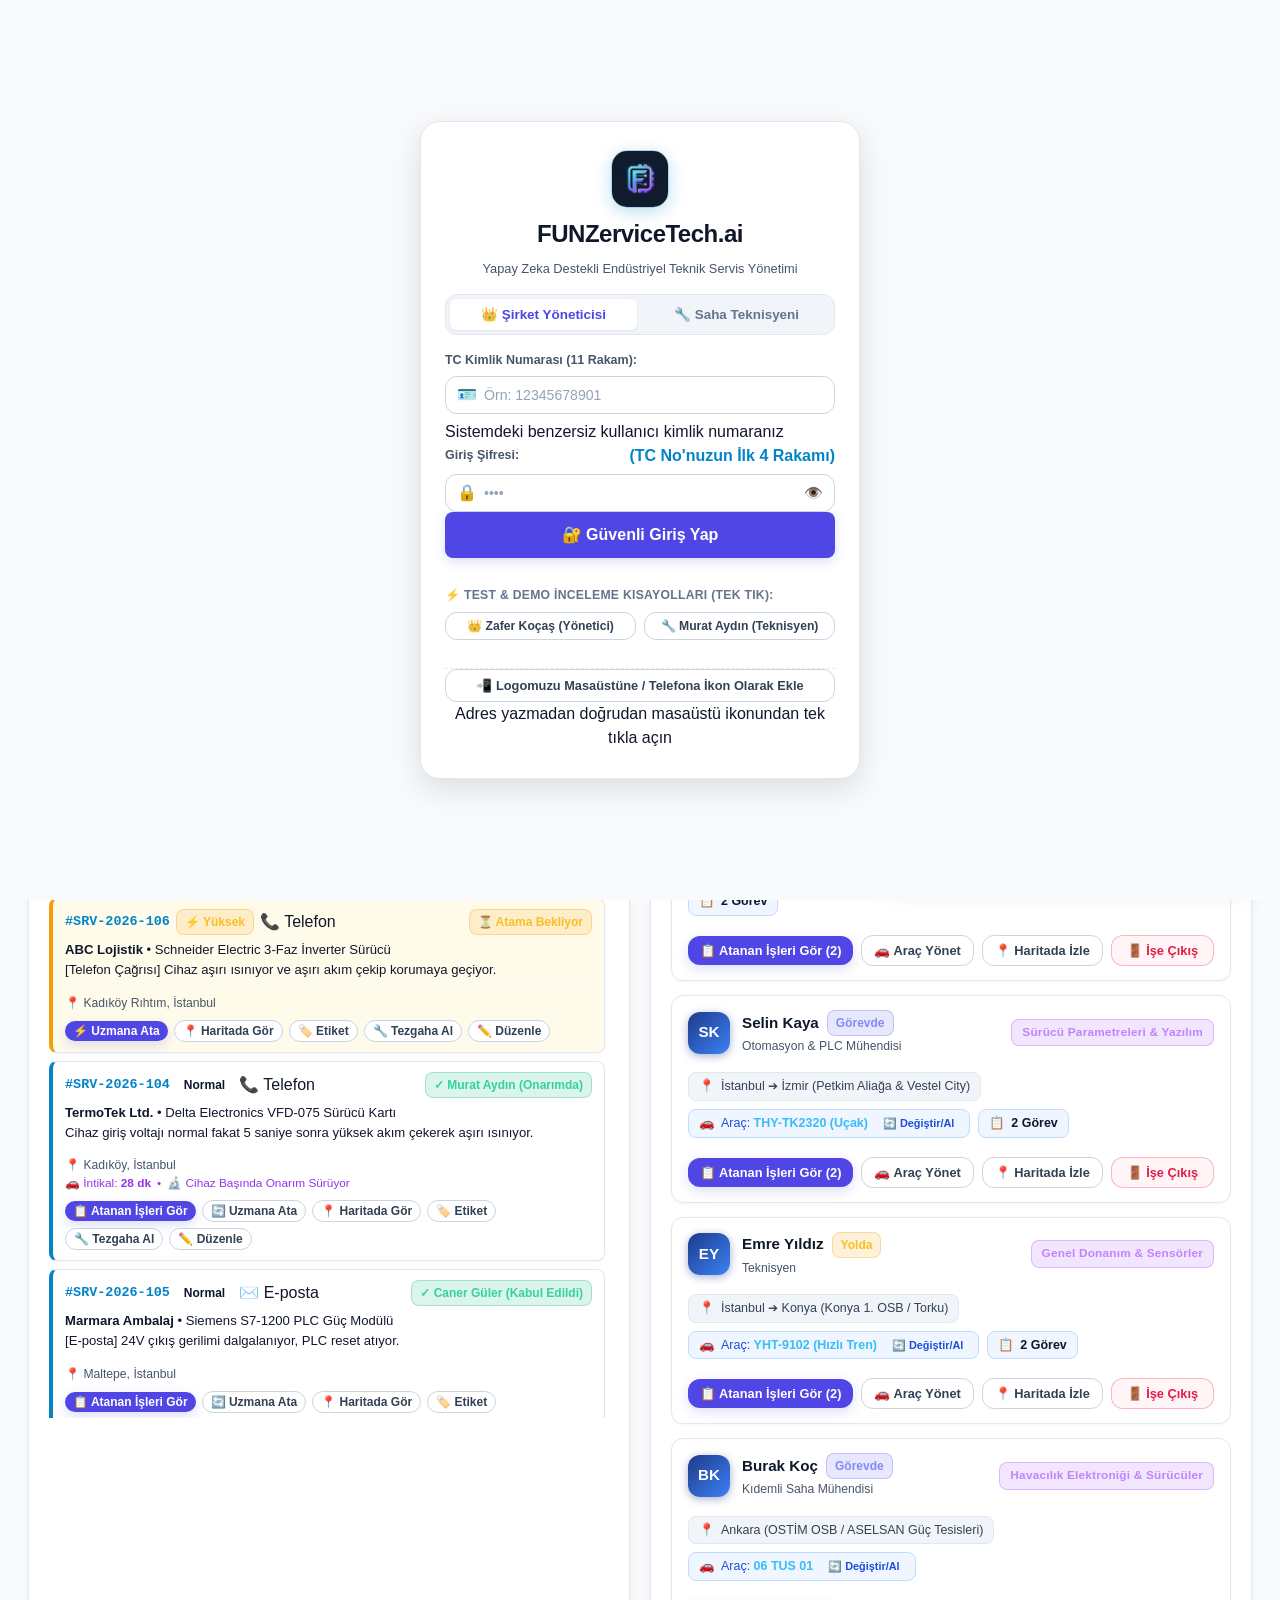
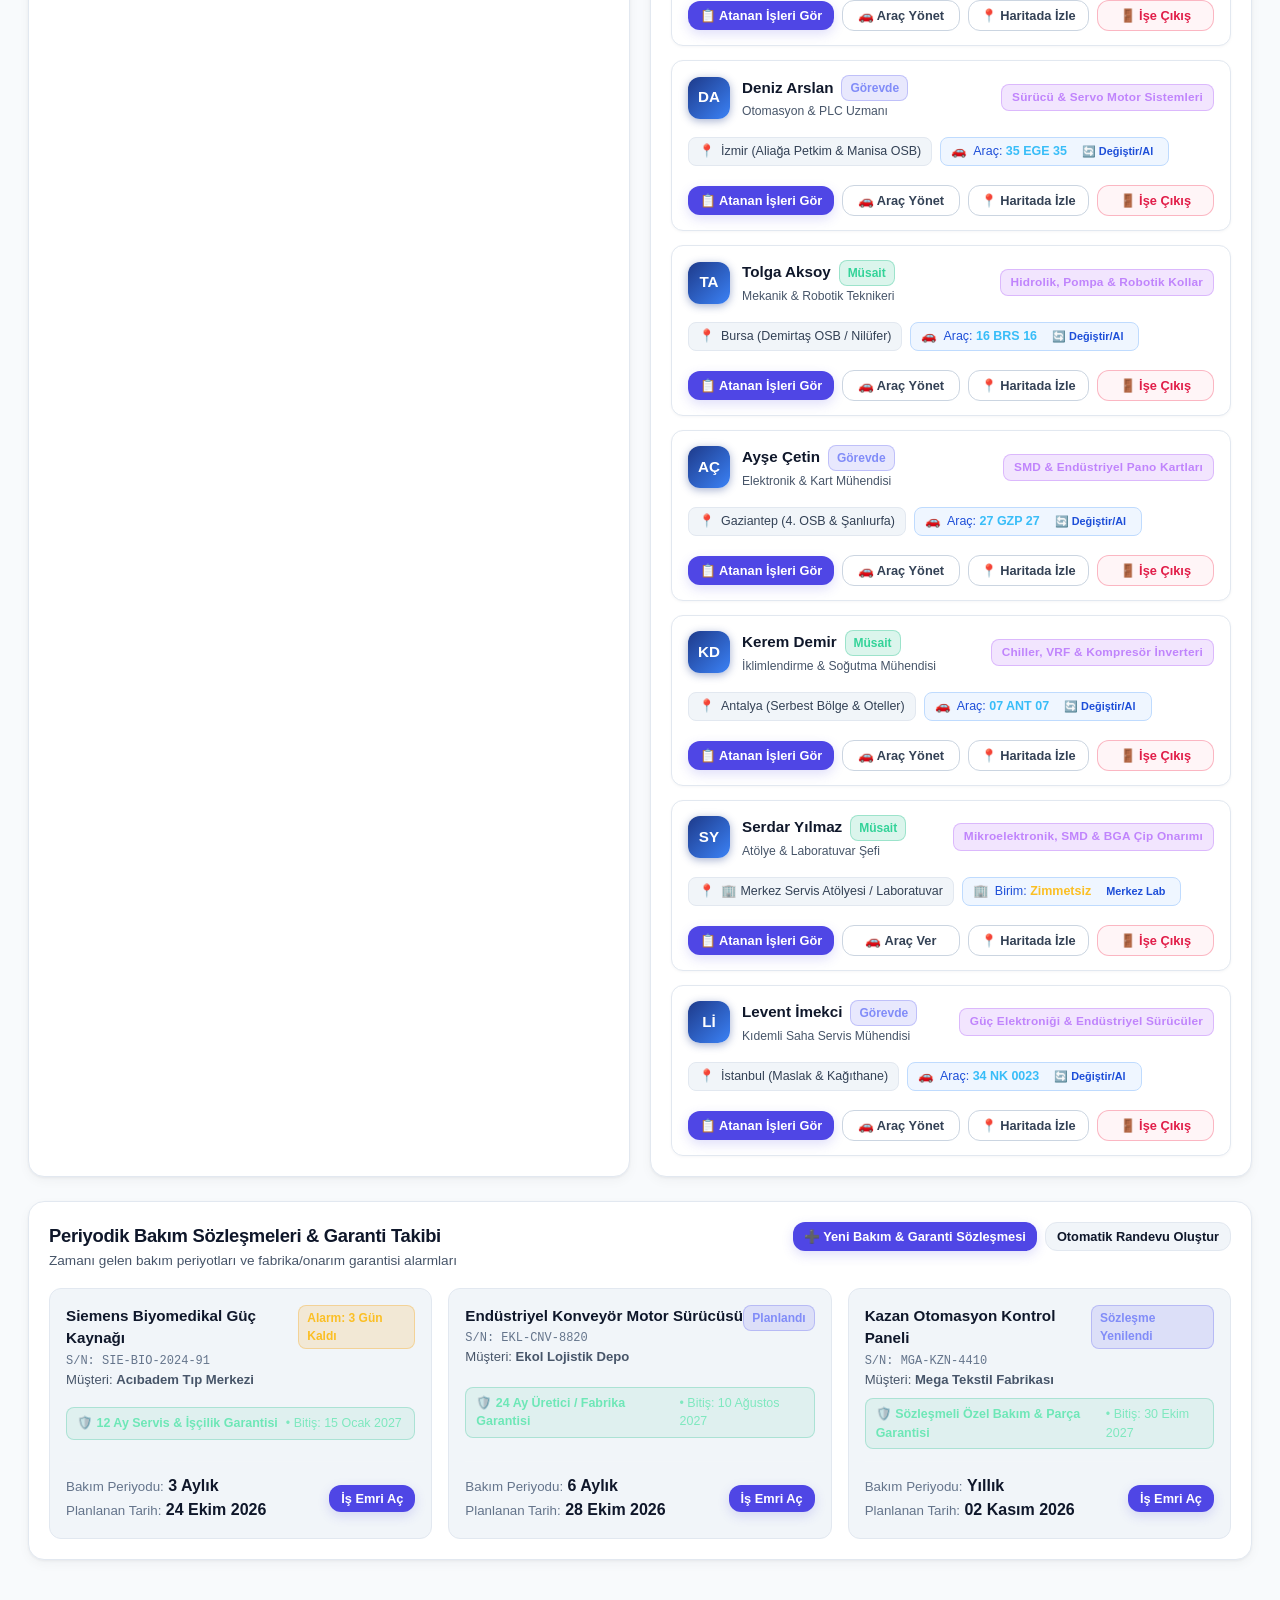
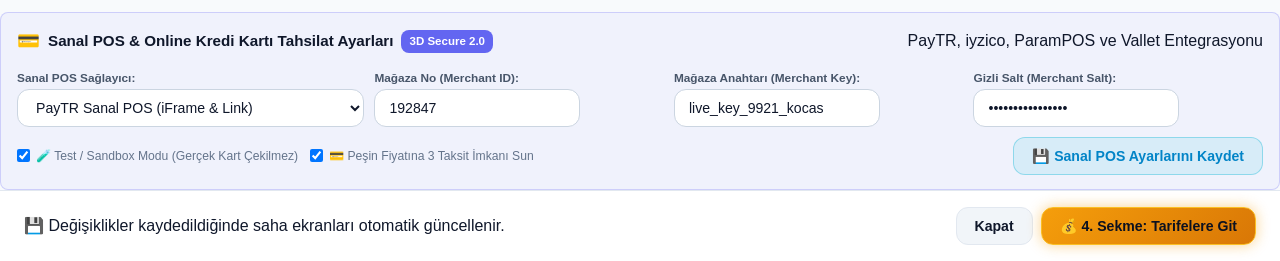
==== index.html @ 2cf47cde "feat(ui): activate Aktif Is Emirleri and Periyodik Bakim Zamani KPI cards with smooth navigation" ====
<!--
  FUNZerviceTech.ai - Yapay Zeka Destekli Endüstriyel Teknik Servis Yönetim Sistemi
  Copyright (c) 2026 Zafer Koçaş. Tüm Hakları Saklıdır (All Rights Reserved).
  5846 sayılı FSEK ve uluslararası telif hakları mevzuatı ile korunmaktadır.
  İzinsiz kopyalama, dağıtma, ticari kullanım veya tersine mühendislik yasaktır.
-->
<!DOCTYPE html>
<html lang="tr" data-theme="light">

<head>
  <meta charset="UTF-8">
  <meta name="viewport" content="width=device-width, initial-scale=1.0">
  <title>FUNZerviceTech.ai - Yapay Zeka Destekli Teknik Servis Yönetim Sistemi</title>
  <script>
    // Tema Tercihini Hızlı Yükle (FOUC Önleyici)
    (function() {
      try {
        var savedTheme = localStorage.getItem('servisai_theme') || 'light';
        document.documentElement.setAttribute('data-theme', savedTheme);
      } catch(e) {}
    })();
  </script>
  <meta name="author" content="Zafer Koçaş">
  <meta name="copyright" content="Copyright (c) 2026 Zafer Koçaş. Tüm Hakları Saklıdır.">
  <meta name="robots" content="noindex, nofollow, noarchive">
  <meta name="description"
    content="Sektör bağımsız, çoklu depo/mobil araç stok takibi ve yapay zeka arıza teşhisli teknik servis yönetim platformu">
  <!-- Google Fonts -->
  <link rel="preconnect" href="https://fonts.googleapis.com">
  <link rel="preconnect" href="https://fonts.gstatic.com" crossorigin>
  <!-- Leaflet Harita Altyapısı (Gerçek Google Haritalar ve OpenStreetMap Katmanları) -->
  <link rel="stylesheet" href="https://unpkg.com/leaflet@1.9.4/dist/leaflet.css" />
  <script src="https://unpkg.com/leaflet@1.9.4/dist/leaflet.js"></script>
  <!-- Favicon / Logo -->
  <link rel="icon" type="image/jpeg" href="logo.jpg">
  <link rel="apple-touch-icon" href="logo.jpg">
  <!-- PWA Manifest & Mobil Web Uygulaması Desteği -->
  <link rel="manifest" href="manifest.json">
  <meta name="theme-color" content="#0b1120">
  <meta name="apple-mobile-web-app-capable" content="yes">
  <meta name="apple-mobile-web-app-status-bar-style" content="black-translucent">
  <link rel="stylesheet" href="styles.css?v=20261119_1620">
</head>

<body>
  <!-- ==================== ANA GİRİŞ & YETKİLENDİRME EKRANI (TC KİMLİK PORTALI) ==================== -->
  <div id="app-login-screen" class="login-portal-backdrop" style="display: none;">
    <div class="login-portal-card">
      <!-- Logo ve Başlık -->
      <div class="login-portal-brand">
        <div class="login-portal-logo-box">
          <img src="logo.jpg" alt="FUNZerviceTech.ai" class="login-portal-logo">
        </div>
        <h1 class="login-portal-title">FUNZerviceTech<span>.ai</span></h1>
        <p class="login-portal-subtitle">Yapay Zeka Destekli Endüstriyel Teknik Servis Yönetimi</p>
      </div>

      <!-- Rol Seçim Sekmesi (Yönetici / Teknisyen) -->
      <div class="login-portal-role-tabs">
        <button type="button" class="portal-role-btn active" id="btn-portal-role-admin" onclick="switchPortalRole('Yönetici')">
          <span>👑 Şirket Yöneticisi</span>
        </button>
        <button type="button" class="portal-role-btn" id="btn-portal-role-tech" onclick="switchPortalRole('Teknisyen')">
          <span>🔧 Saha Teknisyeni</span>
        </button>
      </div>

      <!-- Giriş Formu -->
      <form id="form-portal-login" class="login-portal-form" onsubmit="handlePortalLogin(event)">
        <!-- TC Kimlik Numarası -->
        <div class="form-group mb-3">
          <label class="form-label" for="portal-tc-no">TC Kimlik Numarası (11 Rakam):</label>
          <div class="input-with-icon">
            <span class="input-icon">🪪</span>
            <input type="text" id="portal-tc-no" class="form-input" placeholder="Örn: 12345678901" maxlength="11" pattern="\d{11}" inputmode="numeric" required oninput="handleTcInput(this)" autocomplete="username">
          </div>
          <span class="text-xs text-muted" id="portal-tc-hint">Sistemdeki benzersiz kullanıcı kimlik numaranız</span>
        </div>

        <!-- Giriş Şifresi (İlk 4 Hane) -->
        <div class="form-group mb-3">
          <div style="display: flex; justify-content: space-between; align-items: center;">
            <label class="form-label" for="portal-password">Giriş Şifresi:</label>
            <span class="text-xs" style="color: #0284c7; font-weight: 600;">(TC No'nuzun İlk 4 Rakamı)</span>
          </div>
          <div class="input-with-icon">
            <span class="input-icon">🔒</span>
            <input type="password" id="portal-password" class="form-input" placeholder="••••" maxlength="4" inputmode="numeric" required autocomplete="current-password">
            <button type="button" class="btn-toggle-pwd" onclick="togglePortalPwd()" title="Şifreyi Göster/Gizle">👁️</button>
          </div>
        </div>

        <div id="portal-login-error" class="login-error-alert" style="display: none; margin-bottom: 12px;"></div>

        <!-- Giriş Butonu -->
        <button type="submit" class="btn btn-primary w-100 btn-login-submit" id="btn-portal-submit" style="min-height: 46px; font-size: 1rem; font-weight: 700;">
          <span>🔐 Güvenli Giriş Yap</span>
        </button>
      </form>

      <!-- Hızlı Demo Giriş Kısayolları -->
      <div class="portal-quick-section mt-3">
        <span class="portal-quick-title">⚡ Test & Demo İnceleme Kısayolları (Tek Tık):</span>
        <div class="portal-quick-grid">
          <button type="button" class="btn btn-outline btn-sm portal-quick-btn" onclick="quickFillPortal('admin')">
            <span>👑 Zafer Koçaş (Yönetici)</span>
          </button>
          <button type="button" class="btn btn-outline btn-sm portal-quick-btn" onclick="quickFillPortal('tech')">
            <span>🔧 Murat Aydın (Teknisyen)</span>
          </button>
        </div>
      </div>

      <!-- Masaüstü & Telefon İkonu / Kısayol Ekleme -->
      <div class="portal-install-bar mt-3 pt-3" style="border-top: 1px dashed var(--border-color); text-align: center;">
        <button type="button" class="btn btn-outline btn-sm w-100" id="btn-portal-install-pwa" onclick="triggerPwaInstall()" style="font-weight: 600; padding: 8px 12px;">
          <span>📲 Logomuzu Masaüstüne / Telefona İkon Olarak Ekle</span>
        </button>
        <span class="text-xs text-muted mt-1" style="display: block;">Adres yazmadan doğrudan masaüstü ikonundan tek tıkla açın</span>
      </div>

    </div>
  </div>
  <!-- Header / Navigation (Modern, Sade ve Ferah Kurumsal Kokpit) -->
  <header class="app-header">
    <!-- Sol Kısım: Logo + Şirket SaaS Kartı + Yönetici / Personel Bilgisi -->
    <div class="brand">
      <div class="brand-icon" style="padding: 0; overflow: hidden; background: transparent; border: 1px solid rgba(56, 189, 248, 0.4); box-shadow: 0 0 14px rgba(56, 189, 248, 0.35); width: 44px; height: 44px; min-width: 44px; border-radius: 12px;">
        <img src="logo.jpg" alt="FUNZerviceTech.ai" style="width: 100%; height: 100%; object-fit: cover; display: block;">
      </div>
      <div class="brand-text">
        <!-- 1. Satır: Marka ve Firma / SaaS Rozeti -->
        <div class="brand-top-row">
          <span class="brand-title">FUNZerviceTech<span style="color: #38bdf8;">.ai</span></span>
          <button type="button" class="tenant-switcher-badge" id="btn-open-tenant-modal"
            title="Çoklu Şirket (SaaS Tenant) Değiştir / Yönet">
            <span class="tenant-dot"></span>
            <span id="header-tenant-name">Altostek</span>
            <span class="tenant-plan-tag">Kurumsal SaaS</span>
          </button>
        </div>
        <!-- 2. Satır: Oturum Açan Yönetici / Personel Çipi -->
        <div class="header-user-subline" id="btn-open-manager-modal" title="Profil ve Oturum Bilgileri (Tıklayıp Düzenleyin)">
          <span class="avatar" id="header-user-avatar">ZK</span>
          <span class="user-name" id="header-user-name">Zafer Koçaş (Yönetici)</span>
          <span class="user-subline-caret">▾</span>
        </div>
      </div>
    </div>

    <!-- Orta Kısım: Ana Operasyon Masaları (Role Switcher Tabs) -->
    <nav class="role-nav" aria-label="Kullanıcı Rolü Seçimi">
      <button class="role-btn active" data-tab="admin-view" id="btn-tab-admin" title="Yönetici Sevk & Kontrol Masası">
        <span class="icon">📊</span>
        <span>Yönetici Paneli</span>
      </button>
      <button class="role-btn" data-tab="tech-view" id="btn-tab-tech" title="Teknisyen Saha ve Görev Masası">
        <span class="icon">🔧</span>
        <span>Teknisyen Saha</span>
        <span class="badge" id="assigned-jobs-badge">0 İş</span>
      </button>
      <button class="role-btn" data-tab="customer-view" id="btn-tab-customer" title="Müşteri Cihaz Sorgulama Portalı">
        <span class="icon">🔍</span>
        <span>Cihaz Sorgulama</span>
      </button>
    </nav>

    <!-- Sağ Kısım: Modern İkon Aksiyon Butonları (Mouse Üzerine Gelince Açıklamalı) & Çıkış -->
    <div class="header-actions">
      <!-- ➕ Yeni Çağrı / Servis Kabul İkon Butonu -->
      <button type="button" class="hdr-icon-btn hdr-primary-btn" id="btn-open-intake-modal"
        title="➕ Yeni Müşteri Çağrısı ve Atölye Cihaz Kabulü">
        <span class="hdr-btn-icon">➕</span>
      </button>

      <!-- 🌙 / ☀️ Koyu & Açık Tema Değiştirici İkon Buton -->
      <button type="button" class="hdr-icon-btn theme-toggle-btn" id="btn-theme-toggle"
        title="Gündüz / Gece Modu (Açık / Koyu Tema)">
        <span id="theme-toggle-icon" class="hdr-btn-icon">🌙</span>
        <span id="theme-toggle-label" style="display: none;">Koyu Mod</span>
      </button>

      <!-- ⚙️ Sistem Ayarları İkon Buton -->
      <button type="button" class="hdr-icon-btn" id="btn-header-settings"
        title="⚙️ Sistem Ayarları, Firma Bilgileri, Masaüstü İkonu & Tarifeler">
        <span class="hdr-btn-icon">⚙️</span>
      </button>

      <!-- Dikey Zarif Ayırıcı Çizgi -->
      <div class="hdr-divider"></div>

      <!-- 🚪 Çıkış / Kullanıcı Değiştir İkon Buton (En Sağda!) -->
      <button type="button" class="hdr-icon-btn hdr-auth-btn" id="btn-header-auth-main" onclick="logoutApp()"
        title="🚪 Oturumu Kapat ve Giriş Ekranına Dön">
        <span id="header-auth-icon" class="hdr-btn-icon">🚪</span>
        <span id="header-auth-label" style="display: none;">Çıkış Yap</span>
      </button>
    </div>
  </header>

  <!-- Main Application Body -->
  <main class="app-container">

    <!-- ==================== 1. YÖNETİCİ & KONTROL PANELİ ==================== -->
    <section id="admin-view" class="view-panel active">
      <!-- Yönetici & Kontrol Paneli Üst Komuta Çubuğu (Admin Subnav Bar) -->
      <div class="admin-subnav-bar">
        <div class="admin-subnav-left">
          <button type="button" class="admin-subnav-btn active" data-tab="admin-view" id="btn-admin-sub-dispatch"
            onclick="switchToAdminSection('admin-view')">
            <span class="subnav-icon">📋</span>
            <span>Sevk Masası & Operasyon</span>
          </button>
          <button type="button" class="admin-subnav-btn " data-tab="gps-view" id="btn-tab-gps"
            onclick="switchToAdminSection('gps-view')" title="Canlı Saha GPS, Teknisyen Konumları ve Rota Takibi">
            <span class="subnav-icon">🗺️</span>
            <span>Canlı GPS & Harita</span>
          </button>
          <button type="button" class="admin-subnav-btn " data-tab="inventory-view" id="btn-tab-inventory"
            onclick="switchToAdminSection('inventory-view')" title="Merkez Depo, Atölye ve Saha Araç Stokları Yönetimi">
            <span class="subnav-icon">📦</span>
            <span>Stok & Araç Depoları</span>
            <span class="badge" id="subnav-stock-badge">12 Kalem</span>
          </button>
          <button type="button" class="admin-subnav-btn " data-tab="equipment-view" id="btn-tab-equipment"
            onclick="switchToAdminSection('equipment-view')" title="Cihaz Sicil Kartları ve Dijital Pasaport Yönetimi">
            <span class="subnav-icon">🏷️</span>
            <span>Cihaz Sicil & Seri No</span>
            <span class="badge" id="equipment-count-badge">8 Cihaz</span>
          </button>
          <button type="button" class="admin-subnav-btn " data-tab="reports-view" id="btn-tab-reports"
            onclick="switchToAdminSection('reports-view')" title="İş Zekası (BI), Personel ve Finans Raporları">
            <span class="subnav-icon">📈</span>
            <span>Raporlama & Analitik</span>
          </button>
        </div>
        <div class="admin-subnav-right">
          <div class="system-status" id="admin-system-status" title="Saha Ekipleri ve Canlı GPS Bağlantısı Aktif">
            <span class="pulse-dot"></span>
            <span class="status-label">Saha Senkronize</span>
          </div>

        </div>
      </div>

      <!-- KPI Cards -->
      <div class="kpi-grid">
        <div class="kpi-card accent-blue" id="kpi-card-active-orders" style="cursor: pointer;"
          title="Aktif Sevk Masası ve İş Emirlerini Görüntüle (Tıkla ➔)">
          <div class="kpi-icon">📋</div>
          <div class="kpi-info">
            <span class="kpi-title">Aktif İş Emirleri</span>
            <span class="kpi-value" id="kpi-active-orders">8</span>
            <span class="kpi-subtext" id="kpi-active-orders-subtext">3 parça bekliyor, 2 sahada (Görüntüle ➔)</span>
          </div>
        </div>
        <div class="kpi-card accent-purple" id="kpi-card-fleet" style="cursor: pointer;"
          title="Servis Araçları & Filo Yönetimini Aç">
          <div class="kpi-icon">🚗</div>
          <div class="kpi-info">
            <span class="kpi-title">Saha Ekipleri & Araçlar</span>
            <span class="kpi-value" id="kpi-fleet-count">4 Araç / Ekip</span>
            <span class="kpi-subtext" id="kpi-fleet-subtext">3 aktif mobil depo görevde</span>
          </div>
        </div>
        <div class="kpi-card accent-amber" id="kpi-card-critical-stock" style="cursor: pointer;"
          onclick="switchToAdminSection('inventory-view')" title="Stok & Araç Depoları Yönetimini Aç">
          <div class="kpi-icon">⚠️</div>
          <div class="kpi-info">
            <span class="kpi-title">Kritik Araç Stokları</span>
            <span class="kpi-value" id="kpi-critical-stock">2 Parça</span>
            <span class="kpi-subtext">Servis aracında tükenmek üzere (Görüntüle ➔)</span>
          </div>
        </div>
        <div class="kpi-card accent-emerald" id="kpi-card-maintenance" style="cursor: pointer;"
          title="Periyodik Bakım Sözleşmeleri & Garanti Takibini Aç (Tıkla ➔)">
          <div class="kpi-icon">📅</div>
          <div class="kpi-info">
            <span class="kpi-title">Periyodik Bakım Zamanı</span>
            <span class="kpi-value" id="kpi-maintenance-count">0 Cihaz</span>
            <span class="kpi-subtext">Bu hafta planlanan kontroller (Yönet ➔)</span>
          </div>
        </div>
      </div>

      <!-- 2 Kolonlu Dengeli ve Ferah Sevk Masası -->
      <div class="admin-grid-layout">

        <!-- Sol Kolon: Servis Çağrıları & Sevk Masası -->
        <div class="content-card dispatch-column">
          <!-- Sadeleştirilmiş Tek Başlık ve Tepsi Kontrolleri -->
          <div class="card-header" style="flex-wrap: wrap; gap: 12px; justify-content: space-between; align-items: center; border-bottom: 1px solid var(--border-color); padding-bottom: 14px;">
            <div>
              <div style="display: flex; align-items: center; gap: 8px;">
                <h2 class="card-title">📞 Servis Çağrıları & Sevk Masası</h2>
                <span class="badge badge-success" id="incoming-calls-count">0 Bekliyor</span>
              </div>
              <p class="card-subtitle mt-1">Müşteri arıza çağrılarını yönetin, önceliklendirin ve saha ekiplerine atayın</p>
            </div>
            
            <!-- Tepsi Geçiş Butonları (Aktif Sevk Masası / Parça Bekleyenler / Biten İşler Tepsisi) -->
            <div class="dispatch-tray-tabs" id="dispatch-tray-tabs" role="tablist" aria-label="Sevk Masası Tepsileri">
              <button type="button" class="btn-tray-tab active" id="tab-dispatch-active" data-tray="active"
                title="Atama bekleyen veya sahada işlem gören açık servis çağrıları">
                <span>⚡ Aktif Sevk Masası</span>
                <span class="tray-pill" id="tray-active-count">1</span>
              </button>
              <button type="button" class="btn-tray-tab" id="tab-dispatch-onhold" data-tray="onhold"
                title="Yedek parça temini veya müşteri onayı bekleyen, askıya alınmış işler">
                <span>⏸️ Parça Bekleyenler</span>
                <span class="tray-pill tray-pill-warning" id="tray-onhold-count">0</span>
              </button>
              <button type="button" class="btn-tray-tab" id="tab-dispatch-completed" data-tray="completed"
                title="Onarımı ve testi tamamlanmış, muhasebe/teslimat bekleyen biten işler">
                <span>✅ Biten İşler</span>
                <span class="tray-pill tray-pill-success" id="tray-completed-count">0</span>
              </button>
            </div>
          </div>

          <!-- Yeni Gelen Talep & Akıllı Eşleştirme Simülasyonu -->
          <div class="dispatch-banner" id="dispatch-banner-container">
            <!-- 1. Üst Satır: Başlık & Rozetler -->
            <div class="dispatch-banner-header">
              <div class="dispatch-banner-title-group">
                <span class="dispatch-badge" id="banner-status-badge">Bekleyen Çağrı #SRV-2026-106</span>
                <span class="badge badge-warning" id="banner-priority-badge">⚡ Yüksek Öncelik</span>
              </div>
              <span class="dispatch-channel-tag" id="banner-channel-tag">📞 Telefon Çağrısı</span>
            </div>

            <!-- 2. Orta Bölüm: Müşteri, Cihaz ve Şikayet Detayları -->
            <div class="dispatch-banner-body">
              <div class="dispatch-info-grid">
                <div class="dispatch-info-item">
                  <span class="dispatch-info-label">🏢 MÜŞTERİ & LOKASYON:</span>
                  <strong class="dispatch-info-value" id="banner-customer-name">ABC Lojistik</strong>
                  <span class="dispatch-info-sub" id="banner-customer-address">📍 Kadıköy, İstanbul</span>
                </div>
                <div class="dispatch-info-item">
                  <span class="dispatch-info-label">⚙️ CİHAZ & MODEL:</span>
                  <strong class="dispatch-info-value" id="banner-device-name">Schneider 3-Faz İnverter</strong>
                  <span class="dispatch-info-sub" id="banner-device-sn">SN: SCH-2025-1104</span>
                </div>
              </div>
              <div class="dispatch-complaint-box">
                <span class="dispatch-info-label">📝 ARIZA BİLDİRİMİ & ŞİKAYET:</span>
                <div class="dispatch-complaint-text" id="banner-complaint-text">
                  Cihaz aşırı ısınıyor ve aşırı akım çekip korumaya geçiyor.
                </div>
              </div>
            </div>

            <!-- 3. Alt Satır: Aksiyon Butonları -->
            <div class="dispatch-banner-footer" id="banner-actions-container">
              <button class="btn btn-primary btn-sm" id="btn-smart-dispatch" data-code="SRV-2026-106">
                ⚡ En Yakın Uzmana Ata
              </button>
              <button class="btn btn-outline btn-sm" id="btn-banner-print-label" data-code="SRV-2026-106"
                title="Fiziksel cihazın üzerine yapıştırılacak QR barkodlu kabul etiketini açar ve yazdırır">
                🏷️ Cihaz Servis Etiketi (QR Fiş)
              </button>
            </div>
          </div>

          <!-- Gelen Servis Çağrıları & Sevk Kuyruğu -->
          <div class="incoming-calls-card" id="incoming-calls-card" style="border: none; padding: 0; background: transparent; box-shadow: none;">
            <div class="incoming-calls-list" id="incoming-calls-list">
              <!-- Dinamik çağrı kartları JavaScript ile doldurulur -->
            </div>
          </div>
        </div>

        <!-- Sağ Kolon: Saha Ekibi & Canlı Uzman Durumları -->
        <div class="content-card staff-column">
          <div class="card-header" style="flex-wrap: wrap; gap: 10px;">
            <div>
              <h2 class="card-title">👷 Saha Ekibi & Uzman Radarı</h2>
              <p class="card-subtitle">Sahadaki personellerin anlık durumu, atanmış işleri ve filo araçları</p>
            </div>
            <div style="display: flex; gap: 8px; align-items: center; flex-wrap: wrap;">
              <span class="chip chip-success">GPS Canlı</span>
              <button class="btn btn-primary btn-sm" id="btn-open-staff-entry-modal"
                title="Yeni teknisyen, tekniker veya mühendis işe girişi yap">
                <span>➕ Yeni Personel Girişi</span>
              </button>
              <button class="btn btn-outline btn-sm" id="btn-open-fleet-modal"
                title="Servis araçlarını listele, yeni araç ekle veya filodan çıkar">
                <span>🚗 Araçlar (Filo)</span>
              </button>
              <button type="button" class="btn btn-outline btn-sm" onclick="switchToAdminSection('gps-view')"
                title="Canlı Saha GPS Haritasına Git">
                <span>🗺️ Haritada Gör ➔</span>
              </button>
            </div>
          </div>

          <!-- Personel Listesi / Canlı Durum -->
          <div class="staff-list" id="staff-container">
            <!-- JavaScript ile doldurulur -->
          </div>
        </div>

      </div>

      <!-- Alt Bölüm: Periyodik Bakım ve Garanti Radarı -->
      <div class="content-card mt-6" id="maintenance-section-card">
        <div class="card-header">
          <div>
            <h2 class="card-title">Periyodik Bakım Sözleşmeleri & Garanti Takibi</h2>
            <p class="card-subtitle">Zamanı gelen bakım periyotları ve fabrika/onarım garantisi alarmları</p>
          </div>
          <div style="display: flex; gap: 8px; flex-wrap: wrap;">
            <button class="btn btn-primary btn-sm" id="btn-open-maintenance-modal">➕ Yeni Bakım & Garanti
              Sözleşmesi</button>
            <button class="btn btn-secondary btn-sm" id="btn-trigger-all-maintenance">Otomatik Randevu Oluştur</button>
          </div>
        </div>

        <div class="maintenance-grid" id="maintenance-container">
          <!-- JavaScript ile doldurulur -->
        </div>
      </div>
    </section>

    <!-- ==================== 1B. CANLI GPS & FİLO RADARI ==================== -->
    <section id="gps-view" class="view-panel">
      <!-- Yönetici & Kontrol Paneli Üst Komuta Çubuğu (Admin Subnav Bar) -->
      <div class="admin-subnav-bar">
        <div class="admin-subnav-left">
          <button type="button" class="admin-subnav-btn " data-tab="admin-view" id="btn-admin-sub-dispatch"
            onclick="switchToAdminSection('admin-view')">
            <span class="subnav-icon">📋</span>
            <span>Sevk Masası & Operasyon</span>
          </button>
          <button type="button" class="admin-subnav-btn active" data-tab="gps-view" id="btn-tab-gps"
            onclick="switchToAdminSection('gps-view')" title="Canlı Saha GPS, Teknisyen Konumları ve Rota Takibi">
            <span class="subnav-icon">🗺️</span>
            <span>Canlı GPS & Harita</span>
          </button>
          <button type="button" class="admin-subnav-btn " data-tab="inventory-view" id="btn-tab-inventory"
            onclick="switchToAdminSection('inventory-view')" title="Merkez Depo, Atölye ve Saha Araç Stokları Yönetimi">
            <span class="subnav-icon">📦</span>
            <span>Stok & Araç Depoları</span>
            <span class="badge" id="subnav-stock-badge">12 Kalem</span>
          </button>
          <button type="button" class="admin-subnav-btn " data-tab="equipment-view" id="btn-tab-equipment"
            onclick="switchToAdminSection('equipment-view')" title="Cihaz Sicil Kartları ve Dijital Pasaport Yönetimi">
            <span class="subnav-icon">🏷️</span>
            <span>Cihaz Sicil & Seri No</span>
            <span class="badge" id="equipment-count-badge">8 Cihaz</span>
          </button>
          <button type="button" class="admin-subnav-btn " data-tab="reports-view" id="btn-tab-reports"
            onclick="switchToAdminSection('reports-view')" title="İş Zekası (BI), Personel ve Finans Raporları">
            <span class="subnav-icon">📈</span>
            <span>Raporlama & Analitik</span>
          </button>
        </div>
        <div class="admin-subnav-right">
          <div class="system-status" id="admin-system-status" title="Saha Ekipleri ve Canlı GPS Bağlantısı Aktif">
            <span class="pulse-dot"></span>
            <span class="status-label">Saha Senkronize</span>
          </div>
          <button type="button" class="btn btn-outline btn-xs" onclick="switchToAdminSection('admin-view')"><span>← Sevk
              Masasına Dön</span></button>
        </div>
      </div>

      <!-- Canlı Saha GPS ve Araç Takip Radarı (YENİ MODÜL) -->
      <div class="content-card mt-6 gps-tracking-panel" id="gps-tracking-card">
        <div class="card-header">
          <div>
            <div class="live-tag">
              <span class="live-dot"></span>
              <strong>CANLI SAHA TELEMETRİSİ</strong>
            </div>
            <h2 class="card-title mt-1">Teknisyen Canlı Konum ve Rota Takibi</h2>
            <p class="card-subtitle">İşi alan saha personelinin müşteri adresine intikalini anlık GPS koordinatlarıyla
              izleyin</p>
          </div>
          <div class="gps-header-controls">
            <!-- 50+ Personel Arama ve Hızlı Seçim Barı -->
            <div class="map-tech-selector-wrap">
              <label for="select-map-tech" class="map-select-label">📍 İzlenecek Uzman:</label>
              <div class="map-tech-input-group">
                <input type="text" id="map-tech-search-input" class="map-tech-search-input"
                  placeholder="🔍 Uzman / Plaka ara (50+ personel)..."
                  title="Personel adı, unvan veya plakaya göre dinamik arayın">
                <select id="select-map-tech" class="form-select-sm map-tech-dropdown">
                  <!-- JavaScript ile tüm personel dinamik gruplanarak doldurulur -->
                </select>
              </div>
              <span class="map-tech-count-badge" id="map-tech-count-badge">4 Uzman</span>
            </div>

            <button class="btn btn-outline btn-sm" id="btn-toggle-simulation"
              title="Canlı GPS rota simülasyonunu duraklat veya devam ettir">
              <span id="sim-play-icon">⏸️</span> <span id="sim-btn-text">Simülasyonu Duraklat</span>
            </button>
          </div>
        </div>

        <!-- Canlı Harita ve Telemetri Izgarası -->
        <div class="gps-map-grid">

          <!-- Sol: Görsel Rota ve Harita Simülasyonu -->
          <div class="map-visual-box">
            <div class="map-overlay-header">
              <div class="map-overlay-left">
                <span class="map-city-tag" id="map-city-tag">İstanbul / Anadolu Yakası • Canlı Trafik: Akıcı</span>
                <span class="map-gps-status" id="map-gps-status">📡 GPS Sinyali: Güçlü (%98)</span>
              </div>
              <!-- Harita Katman Değiştirici (Google Harita / Uydu / Radar / Tüm Türkiye) -->
              <div class="map-layer-toggles">
                <button type="button" class="map-toggle-btn active" id="btn-map-layer-road"
                  title="Google Standart Sokak Haritası">
                  🗺️ Google Harita
                </button>
                <button type="button" class="map-toggle-btn" id="btn-map-layer-sat"
                  title="Google Hibrit Uydu Görüntüsü">
                  🛰️ Google Uydu
                </button>
                <button type="button" class="map-toggle-btn" id="btn-map-layer-radar"
                  title="Vektörel Siber Radar Görünümü">
                  📡 Radar
                </button>
                <button type="button" class="map-toggle-btn map-turkey-btn" id="btn-map-fit-turkey"
                  title="Tüm Türkiye Genel Görünümüne Odaklan">
                  🇹🇷 Tüm Türkiye
                </button>
                <a href="https://maps.google.com" target="_blank" rel="noopener noreferrer"
                  class="map-toggle-btn map-gmaps-link" id="btn-open-google-maps-ext"
                  title="Canlı rota ve navigasyonu Google Haritalar uygulamasında aç">
                  🌐 Google Maps'te Aç ↗
                </a>
              </div>
            </div>

            <!-- 1. Gerçek İnteraktif Google Haritası (Leaflet + Google Maps Sokak/Uydu Katmanı) -->
            <div class="real-map-canvas" id="real-google-map"
              style="height: 320px; width: 100%; border-radius: var(--radius-sm); margin: 12px 0; overflow: hidden; position: relative;">
            </div>

            <!-- 2. Alternatif Vektör Radar Haritası (Kullanıcı Radar Moduna Geçtiğinde Görünür) -->
            <div class="vector-map-canvas" id="vector-map" style="display: none;">
              <!-- Grid background -->
              <div class="map-grid-lines"></div>

              <!-- Rota Çizgisi SVG -->
              <svg class="map-svg" viewBox="0 0 700 240" preserveAspectRatio="none">
                <!-- Arka plan yol izi -->
                <path d="M 60,180 C 180,180 220,70 360,70 C 480,70 540,150 640,110" class="route-path-bg" />
                <!-- Katedilen aktif yol -->
                <path id="route-path-active" d="M 60,180 C 180,180 220,70 360,70 C 480,70 540,150 640,110"
                  class="route-path-fg" />
              </svg>

              <!-- Başlangıç / Merkez Şube Pini -->
              <div class="map-pin pin-start" style="left: 50px; top: 160px;">
                <div class="pin-bubble">Servis Merkezi</div>
              </div>

              <!-- Hareket Eden Teknisyen Aracı Pini -->
              <div class="map-vehicle-marker" id="vehicle-marker" style="left: 60px; top: 180px;">
                <div class="vehicle-pulse"></div>
                <div class="vehicle-icon" id="vector-vehicle-icon">🚗</div>
                <div class="vehicle-tag">
                  <strong>34 ABC 101</strong>
                  <span>Murat Aydın</span>
                </div>
              </div>

              <!-- Hedef Müşteri Pini -->
              <div class="map-pin pin-target" style="left: 625px; top: 90px;">
                <div class="target-pulse"></div>
                <div class="pin-bubble target-bubble">🎯 Müşteri: TermoTek Ltd.</div>
              </div>
            </div>

            <div class="map-footer-note">
              <span id="map-route-note">Güzergah: D-100 Karayolu → Kadıköy Rıhtım Caddesi</span>
              <span id="map-route-coords">Hedef Koordinat: 40.9912° N, 29.0278° E</span>
            </div>
          </div>

          <!-- Sağ: Canlı Telemetri ve Göstergeler -->
          <div class="telemetry-box">

            <!-- Ulaşım ve Seyahat Modu Kartı (Uçak, YHT, Otobüs, Servis Aracı) -->
            <div class="telemetry-card travel-mode-card" style="border-left: 4px solid var(--accent-cyan);">
              <span class="t-label">Ulaşım & Seyahat Modu</span>
              <div class="t-value" id="travel-mode-display"
                style="font-size: 1.05rem; display: flex; align-items: center; gap: 8px;">
                <span id="travel-mode-icon" style="font-size: 1.4rem;">🚗</span>
                <span id="travel-mode-title" class="highlight-cyan">Servis Aracı</span>
              </div>
              <span class="t-sub" id="travel-mode-detail">Şehirler Arası Otoyol Seyahati</span>
            </div>

            <div class="telemetry-card">
              <span class="t-label">Tahmini Varış Süresi (ETA)</span>
              <div class="t-value highlight-cyan" id="eta-display">4 Dakika</div>
              <span class="t-sub" id="eta-sub-display">Normal varış • Trafik gecikmesi: Yok</span>
            </div>

            <div class="telemetry-card">
              <span class="t-label">Kalan Mesafe</span>
              <div class="t-value" id="distance-display">1.8 km</div>
              <div class="progress-bar-bg mt-2">
                <div class="progress-bar-fill" id="route-progress" style="width: 58%;"></div>
              </div>
            </div>

            <div class="telemetry-stats-row">
              <div class="stat-mini">
                <span class="stat-label">Anlık Hız</span>
                <span class="stat-num" id="speed-display">46 km/s</span>
              </div>
              <div class="stat-mini">
                <span class="stat-label">Son GPS Güncellemesi</span>
                <span class="stat-num text-success" id="last-ping">1 sn önce</span>
              </div>
            </div>

            <div class="telemetry-actions mt-3">
              <button class="btn btn-success btn-sm w-100" id="btn-arrived-simulation">
                ✓ Müşteri Kapısına Ulaştı
              </button>
            </div>

          </div>

        </div>
      </div>
    </section>

    <!-- ==================== 1C. MOBİL ARAÇ STOKLARI & DEPO YÖNETİMİ ==================== -->
    <section id="inventory-view" class="view-panel">
      <!-- Yönetici & Kontrol Paneli Üst Komuta Çubuğu (Admin Subnav Bar) -->
      <div class="admin-subnav-bar">
        <div class="admin-subnav-left">
          <button type="button" class="admin-subnav-btn " data-tab="admin-view" id="btn-admin-sub-dispatch"
            onclick="switchToAdminSection('admin-view')">
            <span class="subnav-icon">📋</span>
            <span>Sevk Masası & Operasyon</span>
          </button>
          <button type="button" class="admin-subnav-btn " data-tab="gps-view" id="btn-tab-gps"
            onclick="switchToAdminSection('gps-view')" title="Canlı Saha GPS, Teknisyen Konumları ve Rota Takibi">
            <span class="subnav-icon">🗺️</span>
            <span>Canlı GPS & Harita</span>
          </button>
          <button type="button" class="admin-subnav-btn active" data-tab="inventory-view" id="btn-tab-inventory"
            onclick="switchToAdminSection('inventory-view')" title="Merkez Depo, Atölye ve Saha Araç Stokları Yönetimi">
            <span class="subnav-icon">📦</span>
            <span>Stok & Araç Depoları</span>
            <span class="badge" id="subnav-stock-badge">12 Kalem</span>
          </button>
          <button type="button" class="admin-subnav-btn " data-tab="equipment-view" id="btn-tab-equipment"
            onclick="switchToAdminSection('equipment-view')" title="Cihaz Sicil Kartları ve Dijital Pasaport Yönetimi">
            <span class="subnav-icon">🏷️</span>
            <span>Cihaz Sicil & Seri No</span>
            <span class="badge" id="equipment-count-badge">8 Cihaz</span>
          </button>
          <button type="button" class="admin-subnav-btn " data-tab="reports-view" id="btn-tab-reports"
            onclick="switchToAdminSection('reports-view')" title="İş Zekası (BI), Personel ve Finans Raporları">
            <span class="subnav-icon">📈</span>
            <span>Raporlama & Analitik</span>
          </button>
        </div>
        <div class="admin-subnav-right">
          <div class="system-status" id="admin-system-status" title="Saha Ekipleri ve Canlı GPS Bağlantısı Aktif">
            <span class="pulse-dot"></span>
            <span class="status-label">Saha Senkronize</span>
          </div>
          <button type="button" class="btn btn-outline btn-xs" onclick="switchToAdminSection('admin-view')"><span>← Sevk
              Masasına Dön</span></button>
        </div>
      </div>

      <!-- Sağ Kolon: Mobil Araç Deposu ve Parça Takip Matrisi -->
      <div class="content-card">
        <div class="card-header">
          <div>
            <h2 class="card-title">Mobil Araç Stokları, Atölye ve Depo Takibi</h2>
            <p class="card-subtitle">Merkez depo, atölye laboratuvarı ve saha servis araçlarındaki çoklu parça envanteri
            </p>
          </div>
          <div style="display: flex; gap: 8px; flex-wrap: wrap;">
            <button class="btn btn-primary btn-sm" id="btn-open-stock-modal">➕ Yeni Parça / Stok Girişi</button>
            <button class="btn btn-outline btn-sm" id="btn-open-bulk-modal">📥 Excel / CSV Yükle</button>
            <button class="btn btn-outline btn-sm" id="btn-transfer-part">🔄 Parça Transfer Et</button>
            <button class="btn btn-outline btn-sm" id="btn-open-category-modal"
              title="Özel parça kategorilerini yönet veya yeni kategori tanımla">🏷️ Kategori Yönetimi</button>
          </div>
        </div>

        <!-- Canlı Envanter Özet Metrik Şeridi (KPI Bar) -->
        <div class="stock-kpi-bar" id="stock-kpi-bar">
          <div class="stock-kpi-item">
            <span class="stock-kpi-label">Toplam Kalem:</span>
            <strong class="stock-kpi-val" id="stock-kpi-total-kinds">12 Kalem</strong>
          </div>
          <div class="stock-kpi-item">
            <span class="stock-kpi-label">🏢 Merkez Depo:</span>
            <strong class="stock-kpi-val text-cyan" id="stock-kpi-central-qty">985 Adet</strong>
          </div>
          <div class="stock-kpi-item">
            <span class="stock-kpi-label">🔬 Merkez Atölye:</span>
            <strong class="stock-kpi-val text-purple" id="stock-kpi-workshop-qty">220 Adet</strong>
          </div>
          <div class="stock-kpi-item">
            <span class="stock-kpi-label">🚐 Mobil Araçlar:</span>
            <strong class="stock-kpi-val text-emerald" id="stock-kpi-vehicles-qty">122 Adet</strong>
          </div>
          <div class="stock-kpi-item stock-kpi-alert-item" id="stock-kpi-critical-card"
            title="Kritik seviyedeki parçaları tek tıkla listelemek için tıklayın">
            <span class="stock-kpi-label">⚠️ Kritik İkmal:</span>
            <strong class="stock-kpi-val text-rose" id="stock-kpi-critical-count">4 Kalem</strong>
          </div>
        </div>

        <!-- Çok Çeşitli Parça İçin Akıllı Arama & Filtreleme Araç Çubuğu -->
        <div class="stock-filter-toolbar">
          <div class="stock-search-box">
            <span class="stock-search-icon">🔍</span>
            <input type="text" id="stock-search-input" class="stock-search-input"
              placeholder="Parça adı, kodu veya kategori ile anında ara (örn: Rulman, IGBT, Röle, Vana, Sigorta, 6204)...">
            <button type="button" class="stock-search-clear" id="btn-clear-stock-search" title="Aramayı Temizle"
              style="display: none;">&times;</button>
          </div>

          <div class="stock-quick-actions">
            <button class="btn btn-sm btn-outline stock-filter-btn" id="btn-filter-critical" data-active="false">
              <span>⚠️ Kritik / Bitenler</span>
            </button>
            <button class="btn btn-sm btn-outline stock-filter-btn" id="btn-filter-currency" data-active="false" title="Sadece USD ($) ve EUR (€) cinsinden dövizli ithal parçaları listele">
              <span>💱 İthal / Dövizli ($/€)</span>
            </button>
            <select id="stock-location-view-filter" class="form-select form-select-sm" style="min-width: 180px;">
              <option value="all">📍 Tüm Lokasyonlar</option>
              <option value="central">🏢 Yalnızca Merkez Depolar (Depo + Atölye)</option>
              <option value="workshop">🔬 Yalnızca Merkez Atölye / Lab</option>
              <option value="vehicles">🚐 Tüm Saha Araçları (Tüm Filo)</option>
            </select>
          </div>
        </div>

        <!-- Parça Kategorisi Hızlı Seçim Çipleri (Pills) -->
        <div class="stock-category-pills" id="stock-category-pills">
          <button class="category-pill active" data-category="all">Tümü (12)</button>
          <button class="category-pill" data-category="Yarı İletken & Güç">⚡ Güç Elektroniği</button>
          <button class="category-pill" data-category="Pasif & Trafo">🔋 Pasif & Trafo</button>
          <button class="category-pill" data-category="Röle & Şalt">🔲 Röle & Şalt</button>
          <button class="category-pill" data-category="Elektronik & Kart">💾 Elektronik & Kart</button>
          <button class="category-pill" data-category="Mekanik & Rulman">⚙️ Mekanik & Rulman / Vana</button>
          <button class="category-pill" data-category="Sensör & Termal">🌡️ Sensör & Termal</button>
        </div>

        <!-- Lokasyon & Depo Hızlı Seçim Çipleri (Kayan Bant) -->
        <div class="stock-location-pills" id="stock-location-pills">
          <!-- JavaScript ile doldurulur: MERKEZ DEPO, MERKEZ ATÖLYE/LAB, ARAÇLAR (Murat, Caner, Levent...) -->
        </div>

        <!-- Mobil Ekranlar İçin Yatay Kaydırma Uyarısı -->
        <div class="table-scroll-hint mobile-only">
          <span>👉 Parmakla sağa/sola kaydırarak araç ve depo stoklarını inceleyebilirsiniz</span>
        </div>

        <div class="stock-table-wrapper">
          <table class="data-table" id="stock-table">
            <thead id="stock-thead">
              <tr>
                <th style="min-width: 170px;">Parça Kodu & Tanımı</th>
                <th style="min-width: 150px; white-space: nowrap;">Satış Fiyatı (KDV hariç)<br><small>Alış • Kâr %</small></th>
                <th class="col-central">🏢 MERKEZ DEPO</th>
                <th class="col-workshop">🔬 MERKEZ ATÖLYE / LAB</th>
                <th class="col-v1">🚐 ARAÇ (34 ABC 101 - MURAT)</th>
                <th class="col-v2">🚐 ARAÇ (34 DEF 202 - CANER)</th>
                <th style="text-align: right; min-width: 140px;">İşlem / İkmal & Sil</th>
              </tr>
            </thead>
            <tbody id="stock-tbody">
              <!-- JavaScript ile doldurulur -->
            </tbody>
          </table>
        </div>

        <div class="stock-footer-bar">
          <div class="stock-footer-info" id="stock-footer-info">
            Görüntülenen: <strong>12</strong> / 12 Kalem Parça
          </div>
          <div class="stock-legend">
            <span class="legend-item"><span class="indicator safe"></span> Güvenli Stok</span>
            <span class="legend-item"><span class="indicator warning"></span> Kritik Seviye (&le; 2 adet)</span>
            <span class="legend-item"><span class="indicator danger"></span> Tükendi (0 adet)</span>
          </div>
        </div>
      </div>
    </section>

    <section id="tech-view" class="view-panel">
      <!-- Aktif Oturum ve Rol Çubuğu (Teknisyen <-> Yönetici Hızlı Geçiş) -->
      <div class="tech-session-switcher-bar" id="tech-session-switcher-bar"
        style="display: flex; align-items: center; justify-content: space-between; gap: 10px; background: linear-gradient(135deg, rgba(30, 41, 59, 0.95), rgba(15, 23, 42, 0.98)); border: 1px solid rgba(56, 189, 248, 0.35); border-radius: 10px; padding: 10px 16px; margin-bottom: 12px; flex-wrap: wrap; box-shadow: 0 4px 15px rgba(0,0,0,0.3);">
        <div style="display: flex; align-items: center; gap: 10px;">
          <span style="font-size: 1.5rem;">👨‍🔧</span>
          <div>
            <div style="font-size: 0.9rem; font-weight: 700; color: #f8fafc; display: flex; align-items: center; gap: 8px;">
              <span>Aktif Saha Teknisyeni:</span>
              <span id="tech-session-active-name" style="color: #38bdf8; font-weight: 800;">Zafer Koçaş</span>
              <span class="badge badge-success" id="tech-session-status-badge" style="font-size: 0.72rem;">Görevde</span>
            </div>
            <div style="font-size: 0.76rem; color: #94a3b8;">
              Teknisyen tezgâhındasınız. Size atanan işleri yürütebilir, harcama girebilir ve müşteri imzasını alabilirsiniz.
            </div>
          </div>
        </div>
        <div style="display: flex; align-items: center; gap: 8px;">
          <button type="button" class="btn btn-outline btn-sm" id="btn-tech-switch-to-admin" onclick="switchToAdminSection('orders')"
            style="padding: 6px 14px; font-size: 0.78rem; font-weight: 700; border-color: rgba(56, 189, 248, 0.5); color: #38bdf8; display: flex; align-items: center; gap: 6px; background: rgba(56, 189, 248, 0.08);"
            title="Yönetici Sevk ve Kontrol Paneline Geri Dön">
            <span>🔙 Yönetici Paneline Dön</span>
          </button>
        </div>
      </div>

      <!-- PWA Telefona Uygulama Olarak Yükle Şeridi -->
      <div id="pwa-install-banner"
        style="display: flex; background: linear-gradient(135deg, rgba(2, 132, 199, 0.25), rgba(16, 185, 129, 0.2)); border: 1px solid rgba(56, 189, 248, 0.4); border-radius: 10px; padding: 12px 16px; margin-bottom: 14px; align-items: center; justify-content: space-between; gap: 12px; flex-wrap: wrap;">
        <div style="display: flex; align-items: center; gap: 10px;">
          <span style="font-size: 1.6rem;">📲</span>
          <div>
            <strong style="color: #38bdf8; font-size: 0.92rem; display: block;">Telefona Uygulama Olarak Yükleyin</strong>
            <span style="font-size: 0.78rem; color: #cbd5e1;">Ana ekranınıza ekleyin; tarayıcı açmadan doğrudan girin.</span>
          </div>
        </div>
        <button type="button" class="btn btn-success btn-sm" id="btn-pwa-install-action"
          style="font-weight: 700; white-space: nowrap; background: #10b981; border-color: #10b981; padding: 6px 14px;">
          ⚡ Telefona Yükle
        </button>
      </div>

      <!-- Mobil & Tablet Görünüm Sekmesi (Mobil Ekranlarda Görevler ile Tezgâh Arasında Hızlı Geçiş) -->
      <div class="tech-mobile-toggle-bar" id="tech-mobile-toggle-bar">
        <button type="button" class="tech-m-toggle-btn active" id="btn-toggle-m-jobs">
          <span>📋 Saha Görevleri (<span id="m-tech-job-count">2</span>)</span>
        </button>
        <button type="button" class="tech-m-toggle-btn" id="btn-toggle-m-bench">
          <span>🛠️ Tezgâh & AI Asistanı</span>
        </button>
      </div>

      <div class="tech-layout">

        <!-- Sol: Teknisyenin Atanmış İşleri -->
        <div class="content-card tech-jobs-column">
          <div class="card-header" style="flex-wrap: wrap; gap: 8px;">
            <div style="flex: 1; min-width: 220px;">
              <h2 class="card-title">Bugünkü Saha Görevleriniz</h2>
              <div class="tech-switcher-box">
                <label for="select-active-tech">👤 Aktif Saha Teknisyeni:</label>
                <select id="select-active-tech" class="form-select">
                  <!-- Dinamik doldurulur -->
                </select>
              </div>
              <p class="card-subtitle mt-2" id="tech-profile-info">Teknisyen Seçimi Yapılıyor...</p>
            </div>
            <span class="badge badge-primary" id="tech-active-jobs-badge">0 Aktif İş</span>
          </div>

          <div class="job-cards-list" id="job-cards-container">
            <!-- JavaScript ile doldurulur -->
          </div>
        </div>

        <!-- Sağ: Seçili İş Emri Detayı & Yapay Zeka Arıza Asistanı -->
        <div class="content-card tech-workbench-column">
          <div class="card-header">
            <div>
              <div style="display: flex; align-items: center; gap: 8px; flex-wrap: wrap;">
                <span class="chip chip-info" id="active-job-code">— Atanmış İş Yok —</span>
                <button type="button" class="btn btn-xs btn-outline-cyan" id="btn-tech-show-billing-card"
                  style="font-size: 0.74rem; padding: 3px 8px; border-color: #818cf8; color: #c7d2fe; display: inline-flex; align-items: center; gap: 5px;"
                  title="Dışarıda parça veya masraf yaparken satıcıya göstermek veya iletmek için şirket fatura bilgilerini aç">
                  <span>🏢 Şirket Fatura Bilgilerimiz (Dış Alım İbrazı)</span>
                </button>
              </div>
              <h2 class="card-title mt-2" id="active-job-title">Henüz Seçili veya Atanmış İş Emri Bulunmuyor</h2>
              <p class="card-subtitle" id="active-job-customer">Müşteri ve arıza detayları iş emri seçildiğinde burada
                görüntülenir.</p>
            </div>
            <div class="status-selector">
              <label for="select-job-status" class="status-label-small">İş Durumu:</label>
              <select id="select-job-status" class="form-select">
                <option value="Kabul Edildi">Kabul Edildi</option>
                <option value="İncelemede">İncelemede</option>
                <option value="Onay Bekliyor">Müşteri Onayı Bekliyor</option>
                <option value="Parça Bekliyor">Parça Bekliyor</option>
                <option value="Onarımda" selected>Onarımda</option>
                <option value="Tamamlandı">Tamamlandı</option>
              </select>
            </div>
          </div>

          <!-- Yola Çıkış, Müşteriye Ulaşım ve Canlı Süre / GPS Takip Barı -->
          <!-- Yola Çıkış, Müşteriye Ulaşım ve Canlı Süre / GPS Takip Barı (4 Aşamalı Saha Süreç Tüneli) -->
          <div class="tech-gps-trigger-banner mb-3" id="tech-gps-lifecycle-banner"
            style="flex-direction: column; align-items: stretch; gap: 12px; padding: 12px 18px; background: linear-gradient(135deg, rgba(6, 182, 212, 0.12) 0%, rgba(99, 102, 241, 0.1) 100%); border: 1px solid rgba(6, 182, 212, 0.35); border-radius: 12px;">

            <!-- 1. Satır: 4 Aşamalı İnteraktif Saha Süreç Tüneli -->
            <div class="tech-lifecycle-stepper"
              style="display: flex; align-items: center; justify-content: space-between; gap: 6px; flex-wrap: wrap; border-bottom: 1px solid rgba(255,255,255,0.08); padding-bottom: 10px;">
              <div class="lifecycle-step-node" id="step-node-accepted"
                style="display: flex; align-items: center; gap: 6px; font-size: 0.78rem; font-weight: 700; color: #cbd5e1; padding: 4px 10px; border-radius: 6px; background: rgba(99, 102, 241, 0.2); border: 1px solid rgba(99, 102, 241, 0.4);">
                <span style="font-size: 0.95rem;">📋</span> <span>1. Çağrı Kabul</span>
              </div>
              <span style="color: #64748b; font-size: 0.8rem;">➔</span>
              <div class="lifecycle-step-node" id="step-node-ontheway"
                style="display: flex; align-items: center; gap: 6px; font-size: 0.78rem; font-weight: 700; color: #94a3b8; padding: 4px 10px; border-radius: 6px;">
                <span style="font-size: 0.95rem;">🚗</span> <span>2. Yola Çıkış (GPS)</span>
              </div>
              <span style="color: #64748b; font-size: 0.8rem;">➔</span>
              <div class="lifecycle-step-node" id="step-node-repair"
                style="display: flex; align-items: center; gap: 6px; font-size: 0.78rem; font-weight: 700; color: #94a3b8; padding: 4px 10px; border-radius: 6px;">
                <span style="font-size: 0.95rem;">🔬</span> <span>3. Cihazda Onarım</span>
              </div>
              <span style="color: #64748b; font-size: 0.8rem;">➔</span>
              <div class="lifecycle-step-node" id="step-node-completed"
                style="display: flex; align-items: center; gap: 6px; font-size: 0.78rem; font-weight: 700; color: #94a3b8; padding: 4px 10px; border-radius: 6px;">
                <span style="font-size: 0.95rem;">✅</span> <span>4. Tamamlandı</span>
              </div>
            </div>

            <!-- 2. Satır: Canlı Zamanlama Bilgisi & Operasyonel Aksiyon Butonları -->
            <div
              style="display: flex; justify-content: space-between; align-items: center; flex-wrap: wrap; gap: 12px;">
              <div class="trigger-left" style="margin: 0; display: flex; align-items: center; gap: 10px; flex-wrap: wrap;">
                <span class="pulse-dot" id="tech-journey-pulse"
                  style="width: 10px; height: 10px; background: #8B5CF6;"></span>
                <div class="journey-meta-info">
                  <span style="font-size: 0.88rem; color: var(--text-main);"><strong>Müşteri Adresi:</strong> <span
                      id="tech-intikal-address" style="color: #0284c7; font-weight: 600;">—</span></span>
                  <div class="tech-journey-timing-row mt-1" id="tech-journey-timing-row"
                    style="font-size: 0.8rem; color: var(--text-muted);">
                    <span id="tech-time-departed-text">İntikal Bekliyor (Henüz görev atanmadı)</span>
                    <span id="tech-time-duration-text"
                      style="margin-left: 8px; font-weight: 600; color: #0284c7;"></span>
                  </div>
                </div>
                <button type="button" id="btn-tech-open-maps" onclick="openTechGoogleMaps()" class="btn btn-sm"
                  style="background: #0284c7; color: #ffffff; font-weight: 700; display: inline-flex; align-items: center; gap: 6px; padding: 6px 14px; border-radius: 8px; border: none; cursor: pointer; box-shadow: 0 2px 8px rgba(2, 132, 199, 0.35);"
                  title="Müşteri adresini Google Haritalar'da açıp canlı navigasyon başlat">
                  <span>🗺️ Yol Tarifi (Google Maps)</span>
                </button>
              </div>

              <!-- Saha Yaşam Döngüsü Aksiyon Butonları -->
              <div class="journey-actions-group" style="display: flex; gap: 8px; align-items: center; flex-wrap: wrap;">
                <!-- 1. Adım Butonu: Yola Çıkış -->
                <button class="btn btn-primary btn-sm" id="btn-tech-on-the-way"
                  style="box-shadow: 0 0 14px rgba(99, 102, 241, 0.4); font-weight: 700;">
                  🚀 1. Yola Çıktım (GPS Başlat)
                </button>
                <!-- 2. Adım Butonu: Adrese Varış -->
                <button class="btn btn-success btn-sm" id="btn-tech-arrived"
                  style="display: none; background: #10B981; border-color: #10B981; box-shadow: 0 0 14px rgba(16, 185, 129, 0.4); font-weight: 700;">
                  📍 2. Müşteriye Ulaştım (İşe Başla)
                </button>
                <!-- 3. Adım Rozeti: Cihaz Başında Onarımda -->
                <div id="tech-job-duration-badge" class="badge badge-purple"
                  style="display: none; font-size: 0.8rem; padding: 6px 12px;">
                  ⏱️ Onarım Sürüyor
                </div>
                <!-- 4. Adım Butonu: Onarımı Tamamla (Doğrudan Tezgâhın Üstünden) -->
                <button class="btn btn-success btn-sm" id="btn-tech-complete-banner"
                  style="display: none; background: #059669; border-color: #059669; font-weight: 700; box-shadow: 0 0 14px rgba(5, 150, 105, 0.4);">
                  ✅ 4. Onarımı Tamamla & İşi Bitir
                </button>
                <!-- 3-B. Adım Butonu: Parça Beklemeye Al -->
                <button class="btn btn-warning btn-sm" id="btn-tech-hold-banner"
                  style="display: none; background: #d97706; border-color: #d97706; font-weight: 700; color: #fff; box-shadow: 0 0 14px rgba(217, 119, 6, 0.4);"
                  title="Parça temini için cihazı beklemeye al">
                  <span>⏸️ Parça Beklemeye Al</span>
                </button>
                <!-- 3-D. Adım Butonu: Cihazı Atölyeye Al (Merkeze Sevk) -->
                <button class="btn btn-outline-cyan btn-sm" id="btn-tech-workshop-banner"
                  style="display: none; font-weight: 700; border-color: #06b6d4; color: #06b6d4;"
                  title="Sahada çözülemeyen cihazı merkez servis atölyesine sevk et">
                  <span>🏢 Cihazı Atölyeye Al (Merkeze Sevk)</span>
                </button>
                <!-- Atölyede Onarıma Başla Butonu (Elden Teslim / Atölye Cihazları İçin Yola Çıkış Gerekmez) -->
                <button class="btn btn-primary btn-sm" id="btn-tech-start-workshop-banner"
                  style="display: none; background: #0891b2; border-color: #0891b2; font-weight: 700; box-shadow: 0 0 14px rgba(8, 145, 178, 0.4);"
                  title="Atölyedeki cihazın tezgâhta test ve onarımına doğrudan başla">
                  <span>🔬 Tezgâhta İncelemeye Başla</span>
                </button>
                <!-- 3-C. Adım Butonu: Parça Geldi & Devam Et -->
                <button class="btn btn-primary btn-sm" id="btn-tech-resume-banner"
                  style="display: none; background: #2563eb; border-color: #2563eb; font-weight: 700; color: #fff; box-shadow: 0 0 14px rgba(37, 99, 235, 0.4);"
                  title="Parça temin edildi, işe kaldığı yerden devam et">
                  <span>▶️ Parça Geldi & Devam Et</span>
                </button>
                <!-- Tamamlandı Durumunda Raporu Açma Butonu -->
                <button class="btn btn-outline-cyan btn-sm" id="btn-tech-view-report-banner"
                  style="display: none; font-size: 0.78rem;">
                  📄 Servis Raporunu Gör
                </button>
                <!-- Aşama Sıfırlama / Başa Sar (Test & Deneme İçin) -->
                <button class="btn btn-xs btn-outline" id="btn-tech-reset-lifecycle"
                  title="Saha adımlarını başa sar (Kabul Edildi aşamasına döndür)"
                  style="opacity: 0.75; font-size: 0.72rem; padding: 4px 8px;">
                  🔄 Başa Sar
                </button>
              </div>
            </div>
          </div>

          <!-- AI Arıza Teşhis & Saha Müdahale Defteri -->
          <div class="ai-assistant-box">
            <div class="ai-box-header">
              <div class="ai-title">
                <span class="ai-sparkle">✨</span>
                <strong>Yapay Zeka Arıza Teşhis & Saha Müdahale Defteri</strong>
              </div>
              <span class="badge badge-purple">Geçmiş 4.800+ Servis Kaydı Analizi</span>
            </div>

            <div class="ai-input-group">
              <label for="ai-symptom-input">Müşteri Şikayeti & Cihaz Giriş Belirtisi:</label>
              <div class="ai-textarea-wrapper">
                <textarea id="ai-symptom-input" rows="2"
                  placeholder="Örn: 24V çıkış dalgalanıyor, kondansatörlerde şişme yok, röle 10sn sonra açıyor..."></textarea>
                <div style="display: flex; gap: 8px; flex-wrap: wrap;">
                  <button class="btn btn-ai" id="btn-run-ai-diag" style="flex: 1.2;">
                    <span>🧠 Teşhis Et & AI ile Analiz Et</span>
                  </button>
                  <button type="button" class="btn btn-secondary" id="btn-ai-auto-fill" style="flex: 1;"
                    title="Yapay zekanın teşhis, çözüm ve operasyon önerilerini aşağıdaki teknisyen alanlarına otomatik aktarır">
                    <span>✨ Akıllı Çözüm & İş Adımlarını Öner</span>
                  </button>
                </div>
              </div>
            </div>

            <!-- AI Sonuç Alanı -->
            <div class="ai-output" id="ai-output-box" style="display: none;">
              <div class="ai-output-header">
                <span class="status-pill status-success">Olası Neden Tespit Edildi (%92 Güven)</span>
                <span class="ai-time">Tahmini Onarım Süresi: 35 Dk</span>
              </div>
              <div class="ai-analysis-content">
                <p><strong>1. Öncelikli Şüpheli:</strong> Çıkış katındaki IGBT veya MOSFET anahtarlama transistöründe
                  mikro sızıntı/kısa devre meydana gelmiş.</p>
                <p><strong>2. Kontrol Adımları:</strong></p>
                <ol>
                  <li>Gate tetikleme dirençlerini (R12, R14) ölçün (nominal 10 Ohm).</li>
                  <li>Sürücü entegre (IR2110) besleme bacağındaki filtre kondansatörünü test edin.</li>
                </ol>
                <p><strong>3. Önerilen Yedek Parça:</strong> <code>IGBT-600V-40A</code> (Servis Aracınızda 2 adet
                  mevcut).</p>
              </div>
            </div>

            <!-- Sesli Saha Müdahale Asistanı (Voice-to-Text & AI Otomatik Ayrıştırma) -->
            <div class="tech-voice-bar mt-3" id="tech-voice-bar">
              <div class="tech-voice-content">
                <div class="tech-voice-info">
                  <div class="tech-voice-title">
                    <span class="voice-icon-pulse">🎙️</span>
                    <strong>Sesli Saha Müdahale Asistanı</strong>
                    <span class="badge badge-cyan" style="font-size: 0.7rem;">Yazmak Yok • Konuşarak Kaydet</span>
                  </div>
                  <p class="tech-voice-desc">
                    Cihaz başında elleriniz meşgulken mikrofona basıp konuşun; yapay zeka sesinizi dinleyip arıza
                    tespiti, çözüm ve müdahale kutularına otomatik ayrıştırsın.
                  </p>
                </div>
                <div class="tech-voice-actions">
                  <button type="button" class="btn btn-voice-primary" id="btn-voice-dictate-smart"
                    title="Konuşmaya başlayın, AI otomatik olarak 3 adıma ayrıştırsın">
                    <span class="mic-icon">🎙️</span>
                    <span id="btn-voice-text">Konuşarak Kaydet (Canlı Dikte)</span>
                  </button>
                </div>
              </div>
              <!-- Canlı Transkript & Dalga Bandı -->
              <div class="tech-voice-transcript-banner" id="tech-voice-transcript-banner" style="display: none;">
                <div class="voice-wave-container">
                  <span class="wave-bar"></span>
                  <span class="wave-bar"></span>
                  <span class="wave-bar"></span>
                  <span class="wave-bar"></span>
                </div>
                <div class="voice-transcript-text" id="tech-voice-live-text">
                  Dinleniyor... "Cihazda arıza tespitinizi ve yaptığınız müdahaleyi anlatın..."
                </div>
                <button type="button" class="btn btn-voice-stop" id="btn-voice-stop">⏹️ Tamamla</button>
              </div>
            </div>

            <!-- Teknisyen Saha Müdahale & Rapor Girdileri (3 Yapılandırılmış Alan) -->
            <div class="tech-diagnosis-grid mt-3">
              <!-- Kart 1: Sorunun Tespiti -->
              <div class="tech-diagnosis-card">
                <div class="tech-diag-header"
                  style="display: flex; justify-content: space-between; align-items: center;">
                  <div style="display: flex; align-items: center; gap: 6px;">
                    <span class="tech-diag-badge badge-warning">1. Adım</span>
                    <strong>🔍 Sorunun Tespiti (Kök Neden)</strong>
                  </div>
                  <button type="button" class="btn-voice-mini" id="btn-voice-findings"
                    title="Yalnızca bu kutuya sesle dikte et">🎙️ Dikte</button>
                </div>
                <p class="tech-diag-hint">Cihaz başında yaptığınız teknik tespit ve kök neden:</p>
                <textarea id="tech-findings-input" rows="3" class="tech-diag-textarea"
                  placeholder="Örn: Yapılan ölçümlerde IGBT güç transistöründe mikro kısa devre tespit edildi. Yüksek akım çekerek koruma devresini kesiyor..."></textarea>
              </div>

              <!-- Kart 2: Bulunan Çözüm Yolu -->
              <div class="tech-diagnosis-card">
                <div class="tech-diag-header"
                  style="display: flex; justify-content: space-between; align-items: center;">
                  <div style="display: flex; align-items: center; gap: 6px;">
                    <span class="tech-diag-badge badge-info">2. Adım</span>
                    <strong>💡 Bulunan Çözüm Yolu (Plan)</strong>
                  </div>
                  <button type="button" class="btn-voice-mini" id="btn-voice-solution"
                    title="Yalnızca bu kutuya sesle dikte et">🎙️ Dikte</button>
                </div>
                <p class="tech-diag-hint">Arızayı gidermek için belirlediğiniz teknik çözüm planı:</p>
                <textarea id="tech-solution-input" rows="3" class="tech-diag-textarea"
                  placeholder="Örn: Hasarlı IGBT sökülüp yenisi lehimlenecek, gate tetikleme dirençleri ölçülecek ve filtre kondansatörü ESR testi yapılacak..."></textarea>
              </div>

              <!-- Kart 3: Uygulanan İş & Müdahale -->
              <div class="tech-diagnosis-card">
                <div class="tech-diag-header"
                  style="display: flex; justify-content: space-between; align-items: center;">
                  <div style="display: flex; align-items: center; gap: 6px;">
                    <span class="tech-diag-badge badge-success">3. Adım</span>
                    <strong>🛠️ Uygulanan İş & Müdahale</strong>
                  </div>
                  <button type="button" class="btn-voice-mini" id="btn-voice-action"
                    title="Yalnızca bu kutuya sesle dikte et">🎙️ Dikte</button>
                </div>
                <p class="tech-diag-hint">Cihaza sahada fiilen uyguladığınız tamir, montaj ve testler:</p>
                <textarea id="tech-action-input" rows="3" class="tech-diag-textarea"
                  placeholder="Örn: Arızalı parça söküldü, yeni IGBT lehimlendi, termal macun yenilendi, 24V bara testi ve 30 dk tam yük testi başarıyla tamamlandı..."></textarea>
              </div>
            </div>
            <div style="display: flex; justify-content: space-between; align-items: center; margin-top: 8px;">
              <span class="text-xs text-muted">💡 Bu 3 adım "AI Otomatik Servis Raporu"nda resmi müdahale maddeleri
                olarak yer alır ve anında kaydedilir.</span>
              <span id="tech-diag-save-status" class="text-xs" style="color: var(--accent-green); display: none;">✓
                Değişiklikler Kaydedildi</span>
            </div>

            <!-- Teknisyen Adım Adım İş Günlüğü & AI Öğrenen Çözüm Kütüphanesi -->
            <div class="tech-work-steps-panel mt-3">
              <div class="tech-work-steps-header">
                <div>
                  <h4
                    style="margin: 0; font-size: 0.95rem; font-weight: 700; color: var(--text-main); display: flex; align-items: center; gap: 8px;">
                    <span>📋 Teknisyen Saha İş Adımları Günlüğü</span>
                    <span class="badge badge-purple" style="font-size: 0.72rem;">🧠 Yapay Zekaya Öğret</span>
                  </h4>
                  <p class="text-xs text-muted" style="margin: 3px 0 0 0;">
                    Cihaz başında yaptığınız fiili işlemleri adım adım ekleyin. Bu adımlar resmi raporda listelenir ve
                    yapay zeka tarafından gelecekteki benzer arızalarda öneri olarak kullanılır.
                  </p>
                </div>
                <button type="button" class="btn btn-sm btn-outline-cyan" id="btn-save-to-knowledge"
                  title="Bu arıza tespiti ve uygulanan iş adımlarını Yapay Zeka Çözüm Bilgi Bankası'na ekler">
                  <span>💡 Çözümü AI Kütüphanesine Kaydet</span>
                </button>
              </div>

              <!-- Hızlı Adım Şablonları -->
              <div class="quick-step-tags mt-2">
                <span class="text-xs text-dim">Hızlı Ekle:</span>
                <button type="button" class="btn-tag-step"
                  data-step="Güç besleme kablosu, soket ve şebeke gerilimi 220V AC test edildi.">⚡ Güç Ölçümü</button>
                <button type="button" class="btn-tag-step"
                  data-step="Giriş sigortası ve aşırı gerilim koruma elemanları kontrol edildi.">🛡️
                  Sigorta/Koruma</button>
                <button type="button" class="btn-tag-step"
                  data-step="Arızalı komponent havya/sıcak hava istasyonu ile sökülüp yenisi lehimlendi.">🔧 Komponent
                  Değişimi</button>
                <button type="button" class="btn-tag-step"
                  data-step="Devre kartı izopropil alkol ile temizlendi, soğuk lehimler tazelendi.">🧼 Temizlik &
                  Bakım</button>
                <button type="button" class="btn-tag-step"
                  data-step="Cihaz On (Güç) moduna alındı, fonksiyon ve çıkış testleri başarıyla tamamlandı.">✅ On/Test
                  Onayı</button>
              </div>

              <!-- Adım Giriş Satırı -->
              <div class="tech-add-step-row mt-2" style="display: flex; gap: 8px;">
                <input type="text" id="tech-new-step-input" class="form-input"
                  placeholder="Yapılan iş adımını yazın veya 🎙️ ile söyleyin..." style="flex: 1;">
                <button type="button" class="btn-voice-mini" id="btn-voice-step" title="Adımı sesle dikte et"
                  style="height: 38px; padding: 0 12px;">🎙️ Dikte</button>
                <button type="button" class="btn btn-primary btn-sm" id="btn-add-work-step">
                  <span>➕ Adım Ekle</span>
                </button>
              </div>

              <!-- Eklenen İş Adımları Listesi -->
              <div class="tech-steps-list-box mt-2" id="tech-steps-list-container">
                <!-- JavaScript ile dinamik adımlar basılır -->
              </div>
            </div>
          </div>

          <!-- Yedek Parça Kullanımı & Dış Tedarik Modülü -->
          <div class="part-usage-box mt-4">
            <div
              style="display: flex; justify-content: space-between; align-items: center; flex-wrap: wrap; gap: 8px; margin-bottom: 12px;">
              <div>
                <h3 class="section-title" style="margin: 0;">🔧 Yedek Parça Kullanımı & Yerel Dış Tedarik</h3>
                <p class="section-subtitle" style="margin: 3px 0 0 0;" id="vehicle-part-subtitle">
                  Aracınızdaki stoğu kullanabilir veya sahada yakın civardan satın aldığınız parçaları
                  belgeleyebilirsiniz.
                </p>
              </div>
              <div class="part-tab-nav" style="display: flex; gap: 6px;">
                <button type="button" class="btn btn-sm btn-primary" id="tab-btn-vehicle-stock">🚐 Servis Aracı
                  Stoğundan Kullan</button>
                <button type="button" class="btn btn-sm btn-outline" id="tab-btn-local-purchase">🏪 Sahada Civardan
                  Satın Al (Yerel Tedarik)</button>
              </div>
            </div>

            <!-- Panel 1: Servis Aracınızın Stoğundan Parça Kullan -->
            <div id="pane-vehicle-parts" class="part-tab-pane">
              <div class="part-picker-row">
                <select id="vehicle-part-select" class="form-select">
                  <option value="IGBT-600V-40A">IGBT-600V-40A Güç Transistörü (Araçta: 2 adet) - 450 ₺</option>
                  <option value="KOND-470UF">470uF 450V Düşük ESR Kondansatör (Araçta: 5 adet) - 120 ₺</option>
                  <option value="ROLE-24V-16A">24V 16A Güç Rölesi (Araçta: 3 adet) - 180 ₺</option>
                  <option value="SMD-OPTO-817">PC817 Optokuplör (Araçta: 8 adet) - 45 ₺</option>
                </select>
                <button class="btn btn-secondary" id="btn-add-part-to-job">➕ Parçayı Kullan ve Fişe Ekle</button>
              </div>
              <div class="text-xs text-muted mt-1">
                * Seçilen parça araç stoğunuzdan düşülür, iş emrine eklenir ve resmi AI servis raporunda araç menşeli
                olarak listelenir.
              </div>
            </div>

            <!-- Panel 2: Sahada Yakın Civardan Satın Alınan Parçalar (Yerel Dış Tedarik) -->
            <div id="pane-local-parts" class="part-tab-pane" style="display: none;">
              <div
                style="background: rgba(255, 255, 255, 0.03); border: 1px solid var(--border-color); border-radius: 8px; padding: 12px;">
                <div
                  style="display: grid; grid-template-columns: 1.2fr 1.1fr 70px 105px 80px auto; gap: 8px; align-items: end;"
                  class="local-part-grid">
                  <div>
                    <label class="form-label" style="font-size: 0.74rem;">Parça Adı / Kodu *</label>
                    <input type="text" id="local-part-name" class="form-input form-input-sm"
                      placeholder="Örn: 24V 20A Slim Güç Kaynağı">
                  </div>
                  <div>
                    <label class="form-label" style="font-size: 0.74rem;">Tedarikçi & Fiş/Fatura No *</label>
                    <input type="text" id="local-part-vendor" class="form-input form-input-sm"
                      placeholder="Örn: Karaköy Elk. - Fiş #2841">
                  </div>
                  <div>
                    <label class="form-label" style="font-size: 0.74rem;">Adet</label>
                    <input type="number" id="local-part-qty" class="form-input form-input-sm" value="1" min="1">
                  </div>
                  <div>
                    <label class="form-label" style="font-size: 0.74rem;">Alış Tutarı (₺, KDV hariç) *</label>
                    <input type="number" id="local-part-price" class="form-input form-input-sm" placeholder="Örn: 480"
                      step="1" min="1">
                  </div>
                  <div>
                    <label class="form-label" style="font-size: 0.74rem;" title="Müşteriye yansıtılacak kâr oranı; servis değiştirebilir">Kâr % *</label>
                    <input type="number" id="local-part-margin" class="form-input form-input-sm" value="30" min="0" step="1" placeholder="30">
                  </div>
                  <div>
                    <button type="button" class="btn btn-primary btn-sm" id="btn-add-local-part"
                      style="white-space: nowrap;">
                      🧾 Stoğa Giriş-Çıkış Yap, Fişe Ekle & Alacak Kaydet
                    </button>
                  </div>
                </div>
                <div class="text-xs mt-2" style="color: var(--accent-cyan); line-height: 1.4;">
                  ℹ️ <strong>Otomatik Belgeleme ve Alacak Kaydı:</strong> <button type="button"
                    class="btn btn-xs btn-outline" id="btn-local-parts-billing-card"
                    style="margin-left: 8px; font-size: 0.72rem; padding: 2px 8px; border-color: #818cf8; color: #c7d2fe;">
                    🏢 Şirket Fatura Bilgilerimizi Göster
                  </button>
                  Parça yedek parça stoğuna giriş-çıkış yapılarak belgelenir, iş emri faturasına işlenir ve harcanan
                  tutar teknisyene alacak olarak kaydedilir.
                </div>
              </div>
            </div>

            <!-- Kullanılan Parçalar Listesi -->
            <div class="used-parts-list mt-3">
              <table class="mini-table">
                <thead>
                  <tr>
                    <th>Parça & Tedarik Menşei</th>
                    <th>Adet</th>
                    <th>Birim Fiyat</th>
                    <th>Garanti / Belge</th>
                    <th>Toplam</th>
                    <th style="width: 60px; text-align: right;">Sil</th>
                  </tr>
                </thead>
                <tbody id="used-parts-tbody">
                  <tr>
                    <td>
                      <strong>IGBT-600V-40A Güç Transistörü</strong>
                      <div class="text-xs text-muted">🚐 Mobil Araç Stoğu</div>
                    </td>
                    <td>1 Adet</td>
                    <td>450 ₺</td>
                    <td><span class="badge badge-success">1 Yıl Parça Garantisi</span></td>
                    <td>450 ₺</td>
                    <td style="text-align: right;"><button class="btn btn-sm btn-outline-danger" disabled>—</button>
                    </td>
                  </tr>
                </tbody>
              </table>
            </div>

            <div class="cost-summary-row mt-3"
              style="display: flex; justify-content: space-between; align-items: center; flex-wrap: wrap; gap: 12px; background: rgba(255, 255, 255, 0.03); border: 1px solid var(--border-color); border-radius: 8px; padding: 12px 14px;">
              <div style="display: flex; align-items: center; gap: 12px; flex-wrap: wrap;">
                <div style="display: flex; align-items: center; gap: 6px;">
                  <label for="tech-labor-cost-input"
                    style="font-size: 0.82rem; font-weight: 700; color: var(--text-main);">👨‍🔧 Saha İşçilik &
                    Mühendislik Bedeli:</label>
                  <div style="display: inline-flex; align-items: center; gap: 4px;">
                    <input type="number" id="tech-labor-cost-input" class="form-input form-input-sm"
                      style="width: 110px; font-weight: 800; font-size: 0.95rem; color: var(--accent-cyan); text-align: right;"
                      value="600" min="0" step="50" placeholder="600"
                      title="İşe, cihazın zorluğuna veya harcanan süreye göre özel işçilik bedeli giriniz">
                    <span style="font-weight: 700; color: var(--text-muted);">₺</span>
                  </div>
                </div>
                <!-- Hızlı Tarife Seçenekleri (Ayarlar menüsünden dinamik beslenir) -->
                <div class="labor-quick-presets" id="tech-labor-presets-container"
                  style="display: flex; gap: 6px; align-items: center; flex-wrap: wrap;">
                  <button type="button" class="btn btn-xs btn-outline btn-labor-preset" data-amount="350"
                    title="Basit arıza tespiti / hafif bakım">350 ₺ (Hafif)</button>
                  <button type="button" class="btn btn-xs btn-outline btn-labor-preset" data-amount="600"
                    title="Standart kart onarımı / parça değişimi">600 ₺ (Standart)</button>
                  <button type="button" class="btn btn-xs btn-outline btn-labor-preset" data-amount="1200"
                    title="Kapsamlı revizyon / çoklu arıza müdahalesi">1.200 ₺ (Kapsamlı)</button>
                  <button type="button" class="btn btn-xs btn-outline-danger btn-labor-preset" data-amount="0"
                    title="Cihaz veya parça garantisi kapsamında (ücretsiz işçilik)">0 ₺ (Garantili)</button>
                </div>
              </div>

              <div style="display: flex; align-items: center; gap: 14px; flex-wrap: wrap;">
                <div style="font-size: 0.85rem; color: var(--text-muted);">
                  Parça Toplamı: <strong id="total-parts-cost" style="color: var(--text-main);">450 ₺</strong>
                </div>
                <div class="total-badge" style="font-size: 0.95rem;">Toplam Servis Bedeli: <span id="grand-total-cost"
                    style="font-size: 1.1rem; font-weight: 800; color: var(--accent-green);">1.050 ₺</span></div>
                <button type="button" class="btn btn-sm btn-outline-cyan" id="btn-tech-quick-pos"
                  style="font-size: 0.78rem; padding: 4px 10px;"
                  title="Müşteriye teknisyen telefonundan anında karekod göstererek kartla tahsilat yap">
                  <span>📱 Sahada Tahsil Et (Karekod)</span>
                </button>
              </div>
            </div>
          </div>

          <!-- Teknisyen Yolculuk & Saha Masraf Formu -->
          <div class="tech-expenses-box mt-4">
            <div
              style="display: flex; justify-content: space-between; align-items: center; flex-wrap: wrap; gap: 8px; margin-bottom: 12px;">
              <div>
                <h3 class="section-title" style="margin: 0; display: flex; align-items: center; gap: 8px;">
                  <span>🚗 Teknisyen Yolculuk & Saha Masraf Formu</span>
                </h3>
                <p class="section-subtitle" style="margin: 2px 0 0 0;">
                  Yolculukta ve sahada yaptığınız yemek, su, otoyol, akaryakıt vb. harcamalarınızı giriniz. Şirket
                  muhasebesine adınıza alacak kaydedilir.
                </p>
              </div>
              <div style="display: flex; align-items: center; gap: 10px;">
                <span style="font-size: 0.82rem; color: var(--text-muted);">Şirketten Toplam Alacağınız:</span>
                <span id="tech-total-reimbursement" class="tech-reimbursement-badge">0 ₺</span>
                <button type="button" class="btn btn-xs btn-outline-cyan" id="btn-expense-show-billing-card"
                  style="font-size: 0.74rem; padding: 3px 9px;">
                  🏢 Şirket Fatura Bilgilerini Gör
                </button>

              </div>
            </div>

            <!-- Masraf Giriş Formu -->
            <div
              style="background: rgba(255, 255, 255, 0.03); border: 1px solid var(--border-color); border-radius: 8px; padding: 12px;">
              <form id="form-tech-expense"
                style="display: grid; grid-template-columns: 160px 1.3fr 120px 110px auto; gap: 8px; align-items: end;"
                class="expense-form-grid">
                <div>
                  <label class="form-label" style="font-size: 0.74rem;">Masraf Kategorisi *</label>
                  <select id="tech-expense-cat" class="form-select form-select-sm" required>
                    <option value="🍔 Yemek & Su">🍔 Yemek & Su</option>
                    <option value="⛽ Akaryakıt / Yakıt">⛽ Akaryakıt / Yakıt</option>
                    <option value="🛣️ Otoyol & HGS / Köprü">🛣️ Otoyol & HGS / Köprü</option>
                    <option value="🅿️ Saha Otopark">🅿️ Saha Otopark</option>
                    <option value="🚕 Ulaşım & Seyahat">🚕 Ulaşım & Seyahat</option>
                    <option value="🔩 Acil Nalburiye / Sarf">🔩 Acil Nalburiye / Sarf</option>
                    <option value="📋 Diğer Saha Gideri">📋 Diğer Saha Gideri</option>
                  </select>
                </div>
                <div>
                  <label class="form-label" style="font-size: 0.74rem;">Açıklama / Lokasyon *</label>
                  <input type="text" id="tech-expense-desc" class="form-input form-input-sm"
                    placeholder="Örn: Öğle yemeği ve su - Bolu Dinlenme Tesisi" required>
                </div>
                <div>
                  <label class="form-label" style="font-size: 0.74rem;">Fiş / Fatura No</label>
                  <input type="text" id="tech-expense-doc" class="form-input form-input-sm"
                    placeholder="Örn: Fiş #58210">
                </div>
                <div>
                  <label class="form-label" style="font-size: 0.74rem;">Tutar (₺) *</label>
                  <input type="number" id="tech-expense-amount" class="form-input form-input-sm" placeholder="Örn: 220"
                    step="1" min="1" required>
                </div>
                <div>
                  <button type="submit" class="btn btn-primary btn-sm" id="btn-save-tech-expense"
                    style="white-space: nowrap;">
                    ➕ Masrafı Alacak Haneme Ekle
                  </button>
                </div>
              </form>
            </div>

            <!-- Masraflar Tablosu -->
            <div class="table-scroll-hint mobile-only">
              <span>👉 Parmakla sağa/sola kaydırarak harcama fişlerini görebilirsiniz</span>
            </div>
            <div class="tech-expenses-table-wrapper mt-2" style="max-height: 220px; overflow-y: auto;">
              <table class="mini-table">
                <thead>
                  <tr>
                    <th>Tarih / Saat</th>
                    <th>Kategori</th>
                    <th>Açıklama</th>
                    <th>Belge / Fiş No</th>
                    <th>Tutar</th>
                    <th>Durum</th>
                    <th style="width: 60px; text-align: right;">Sil</th>
                  </tr>
                </thead>
                <tbody id="tech-expenses-tbody">
                  <!-- JS dinamik doldurur -->
                </tbody>
              </table>
            </div>
          </div>

          <div class="tech-action-buttons mt-4">
            <button class="btn btn-outline" id="btn-open-notification-modal">💬 Müşteriye WhatsApp/SMS Gönder</button>
            <button class="btn btn-outline" id="btn-print-service-label">🏷️ Servis Etiketi Baskısı</button>
            <button class="btn btn-outline" id="btn-generate-ai-report">📄 AI Otomatik Servis Raporu Yaz</button>
            <button type="button" class="btn btn-outline-success" id="btn-tech-open-official-report"
              onclick="openServiceReportModal(state.activeOrder ? (state.activeOrder.tracking_code || state.activeOrder.code) : null)"
              style="font-weight: 700; border-color: #10b981; color: #10b981;"
              title="Resmi A4 Teknik Servis Raporunu ve Müşteri Teslim Tutanağını Görüntüle / Yazdır">
              <span>🖨️ Servis Formu & Raporu Yazdır</span>
            </button>
            <button class="btn btn-outline-cyan" id="btn-open-customer-signature-modal"
              title="Müşterinin cep telefonu ekranına parmakla teslim imzası atması">
              <span>✍️ Müşteri Teslim İmzası Al (Dokunmatik)</span>
            </button>
            <button class="btn btn-indigo" id="btn-tech-open-sanal-pos-modal"
              style="background: linear-gradient(135deg, #6366f1 0%, #4f46e5 100%); color: #fff; font-weight: 700; border: none; box-shadow: 0 4px 14px rgba(99, 102, 241, 0.4);"
              title="Müşteriye teknisyen telefonunun ekranındaki karekodu göstererek veya kart linkiyle sahada anında tahsilat yap">
              <span>💳 Sahada Sanal POS ile Tahsil Et (Karekod & Link)</span>
            </button>
            <button class="btn btn-primary" id="btn-finish-job">✅ Onarımı Tamamla & Teste Gönder</button>
          </div>

        </div>

      </div>
    </section>

    <!-- ==================== 3. MÜŞTERİ CİHAZ SORGULAMA ==================== -->
    <section id="customer-view" class="view-panel">
      <div class="customer-portal-box">

        <!-- Müşteri Güvenlik Üst Çubuğu (Giriş Butonlu) -->
        <div class="customer-portal-top-bar"
          style="display: flex; justify-content: space-between; align-items: center; background: rgba(15, 23, 42, 0.7); border: 1px solid rgba(56, 189, 248, 0.2); border-radius: 10px; padding: 12px 18px; margin-bottom: 20px;">
          <div style="display: flex; align-items: center; gap: 10px;">
            <span style="font-size: 1.5rem;">🛡️</span>
            <div>
              <strong style="color: #f8fafc; font-size: 0.95rem;" id="cust-portal-company-title">FUNZerviceTech Güvenli Müşteri Takip Sistemi</strong>
              <div style="font-size: 0.76rem; color: #94a3b8;">7/24 Canlı Onarım Aşamaları & Cihaz Durumu</div>
            </div>
          </div>
          <button type="button" class="btn btn-outline-cyan btn-sm" id="btn-cust-portal-login-switch" onclick="openLoginModal('admin')" style="font-weight: 600;">
            <span>🔑 Personel / Yönetici Girişi</span>
          </button>
        </div>

        <div class="portal-header">
          <div class="portal-badge">Müşteri Online Takip Merkezi</div>
          <h1 class="portal-title">Cihazınızın Servis Durumunu Canlı Takip Edin</h1>
          <p class="portal-description">Servis formunuzdaki Takip Kodunu veya telefon numaranızı girerek cihazınıza
            yapılan işlemleri, parça garantisini ve ücret bilgisini anlık sorgulayabilirsiniz.</p>

          <!-- Search Input Bar -->
          <div class="search-bar-wrapper">
            <input type="text" id="cust-search-input" class="search-input" value=""
              placeholder="Örn: SRV-2026-104 veya 0532XXXXXXX">
            <button class="btn btn-primary btn-search" id="btn-cust-search">
              <span>Sorgula</span>
              <svg width="18" height="18" viewBox="0 0 24 24" fill="none" stroke="currentColor" stroke-width="2">
                <circle cx="11" cy="11" r="8"></circle>
                <line x1="21" y1="21" x2="16.65" y2="16.65"></line>
              </svg>
            </button>
          </div>
        </div>

        <!-- Query Empty Prompt -->
        <div id="tracking-empty-prompt"
          style="text-align: center; padding: 48px 16px; color: var(--text-dim); background: rgba(255,255,255,0.02); border: 1px dashed var(--border-color); border-radius: 8px; margin-top: 20px;">
          <div style="font-size: 2.2rem; margin-bottom: 10px;">🔍</div>
          <strong style="font-size: 1.05rem; color: var(--text-main); display: block; margin-bottom: 6px;">Cihazınızın
            Güncel Durumunu Sorgulayın</strong>
          <p style="font-size: 0.85rem; color: var(--text-muted); max-width: 480px; margin: 0 auto;">
            Servis kabul fişinizde veya WhatsApp / SMS ile iletilen <strong>Servis Takip Kodunuzu</strong> yukarıdaki
            arama kutusuna yazıp <strong>"Sorgula"</strong> butonuna basınız.
          </p>
        </div>

        <!-- Query Result Card -->
        <div class="tracking-card" id="tracking-result-box" style="display: none;">

          <div class="tracking-card-header">
            <div>
              <div class="tracking-code-pill">Takip Kodu: <strong>SRV-2026-104</strong></div>
              <h2 class="device-name mt-1">Endüstriyel Güç Kartı - Delta Electronics VFD-075</h2>
              <span class="device-sn">Seri No: <strong>DLT-2024-99823</strong> • Kabul Tarihi: <strong>21 Ekim 2026
                  09:15</strong></span>
            </div>
            <div class="tracking-status-badge pulse">
              <span class="status-dot"></span>
              <span id="cust-status-text">Onarımda / Parça Montajı</span>
            </div>
          </div>

          <!-- Stepper Progress Bar -->
          <div class="stepper-wrapper">
            <div class="step completed">
              <div class="step-circle">✓</div>
              <div class="step-label">Kabul Edildi</div>
            </div>
            <div class="step completed">
              <div class="step-circle">✓</div>
              <div class="step-label">Teşhis Yapıldı</div>
            </div>
            <div class="step active">
              <div class="step-circle">3</div>
              <div class="step-label">Onarımda</div>
            </div>
            <div class="step">
              <div class="step-circle">4</div>
              <div class="step-label">Test & Kontrol</div>
            </div>
            <div class="step">
              <div class="step-circle">5</div>
              <div class="step-label">Teslime Hazır</div>
            </div>
          </div>

          <!-- Details Grid -->
          <div class="cust-details-grid mt-6">

            <div class="detail-block">
              <h4 class="block-title">Bildirilen Şikayet</h4>
              <p class="block-text">Cihaz yüksek akım çekerek kısa süre içinde aşırı ısınıyor ve elektriği kesiyor.</p>

              <h4 class="block-title mt-3">Tespit Edilen Arıza ve Yapılan İşlem</h4>
              <p class="block-text">Güç katı anahtarlama transistöründe mikro sızıntı tespit edildi. Orijinal IGBT
                transistör değiştirildi, gate dirençleri yenilendi.</p>
            </div>

            <div class="detail-block">
              <h4 class="block-title">Garanti Kapsamı ve Detayı</h4>
              <ul class="warranty-list">
                <li><span class="w-icon">🛡️</span> <strong>Cihaz Üretici Garantisi:</strong> Süresi Dolmuş (Bitti)</li>
                <li><span class="w-icon">✅</span> <strong>Servis İşçilik Garantisi:</strong> 6 Ay Tam Garanti</li>
                <li><span class="w-icon">✅</span> <strong>Takılan Parça Garantisi:</strong> 12 Ay Değişim Garantisi</li>
              </ul>

              <h4 class="block-title mt-3">Sorumlu Saha Mühendisi</h4>
              <p class="block-text">Murat Aydın (Elektronik & Kart Uzmanı)</p>
            </div>

          </div>

          <!-- Cost and Approval Box -->
          <div class="cust-approval-box mt-4">
            <div class="approval-info">
              <span class="approval-label">Toplam Onarım ve Parça Bedeli:</span>
              <span class="approval-price">1.050 ₺ <small>(KDV Dahil)</small></span>
              <span class="approval-sub">Parça: 450 ₺ • İşçilik ve Test: 600 ₺</span>
            </div>
            <div class="approval-actions" id="customer-action-buttons">
              <button class="btn btn-success" id="btn-cust-approve">
                <span>✓ Onaylıyorum</span>
              </button>
              <button class="btn btn-outline-danger" id="btn-cust-reject">
                <span>Reddet / İletişim İste</span>
              </button>
            </div>
          </div>

        </div>

      </div>
    </section>

    <!-- ==================== 4. RAPORLAMA & İŞ ZEKASI (BI) ==================== -->
    <section id="reports-view" class="view-panel">
      <!-- Yönetici & Kontrol Paneli Üst Komuta Çubuğu (Admin Subnav Bar) -->
      <div class="admin-subnav-bar">
        <div class="admin-subnav-left">
          <button type="button" class="admin-subnav-btn " data-tab="admin-view" id="btn-admin-sub-dispatch"
            onclick="switchToAdminSection('admin-view')">
            <span class="subnav-icon">📋</span>
            <span>Sevk Masası & Operasyon</span>
          </button>
          <button type="button" class="admin-subnav-btn " data-tab="gps-view" id="btn-tab-gps"
            onclick="switchToAdminSection('gps-view')" title="Canlı Saha GPS, Teknisyen Konumları ve Rota Takibi">
            <span class="subnav-icon">🗺️</span>
            <span>Canlı GPS & Harita</span>
          </button>
          <button type="button" class="admin-subnav-btn " data-tab="inventory-view" id="btn-tab-inventory"
            onclick="switchToAdminSection('inventory-view')" title="Merkez Depo, Atölye ve Saha Araç Stokları Yönetimi">
            <span class="subnav-icon">📦</span>
            <span>Stok & Araç Depoları</span>
            <span class="badge" id="subnav-stock-badge">12 Kalem</span>
          </button>
          <button type="button" class="admin-subnav-btn " data-tab="equipment-view" id="btn-tab-equipment"
            onclick="switchToAdminSection('equipment-view')" title="Cihaz Sicil Kartları ve Dijital Pasaport Yönetimi">
            <span class="subnav-icon">🏷️</span>
            <span>Cihaz Sicil & Seri No</span>
            <span class="badge" id="equipment-count-badge">8 Cihaz</span>
          </button>
          <button type="button" class="admin-subnav-btn active" data-tab="reports-view" id="btn-tab-reports"
            onclick="switchToAdminSection('reports-view')" title="İş Zekası (BI), Personel ve Finans Raporları">
            <span class="subnav-icon">📈</span>
            <span>Raporlama & Analitik</span>
          </button>
        </div>
        <div class="admin-subnav-right">
          <div class="system-status" id="admin-system-status" title="Saha Ekipleri ve Canlı GPS Bağlantısı Aktif">
            <span class="pulse-dot"></span>
            <span class="status-label">Saha Senkronize</span>
          </div>
          <button type="button" class="btn btn-outline btn-xs" onclick="switchToAdminSection('admin-view')"><span>← Sevk
              Masasına Dön</span></button>
        </div>
      </div>

      <div class="content-card">
        <div class="card-header reports-header">
          <div>
            <div class="live-tag">
              <span class="live-dot"></span>
              <strong>KURUMSAL İŞ ZEKASI (BI) & DENETİM</strong>
            </div>
            <h2 class="card-title mt-1">Teknik Servis Yönetim Raporları</h2>
            <p class="card-subtitle">Personel performansı, servis cihazları, yedek parça envanteri ve özel değişkenli
              filtreleme</p>
          </div>
          <div class="report-export-actions">
            <button class="btn btn-outline btn-sm" id="btn-export-csv">
              <span>📥 Excel / CSV İndir</span>
            </button>
            <button class="btn btn-primary btn-sm" id="btn-print-report">
              <span>🖨️ Raporu Yazdır / PDF</span>
            </button>
          </div>
        </div>

        <!-- Yönetici Özel Filtreleme & Değişken Seçim Motoru -->
        <div class="report-filter-bar mt-4">
          <div class="filter-group">
            <label class="filter-label" for="report-type-select">📊 Rapor Türü:</label>
            <select id="report-type-select" class="form-select">
              <option value="staff">👨‍🔧 Personel Performans Raporu</option>
              <option value="devices">🛠️ Servis & Bakımı Yapılan Cihazlar</option>
              <option value="stock">📦 Yedek Parça & Kritik Stok Listesi</option>
              <option value="summary">📈 Yönetici Özet Konsolide Raporu</option>
            </select>
          </div>

          <div class="filter-group">
            <label class="filter-label" for="report-staff-filter">👤 Personel:</label>
            <select id="report-staff-filter" class="form-select">
              <option value="all">Tüm Saha Ekibi (Konsolide)</option>
              <option value="2">Murat Aydın (Saha Mühendisi)</option>
              <option value="3">Caner Güler (Kıdemli Tekniker)</option>
              <option value="4">Selin Kaya (Otomasyon Mühendisi)</option>
            </select>
          </div>

          <div class="filter-group">
            <label class="filter-label" for="report-status-filter">🏷️ Servis Durumu:</label>
            <select id="report-status-filter" class="form-select">
              <option value="all">Tüm Durumlar</option>
              <option value="Tamamlandı">Tamamlandı / Teslim Edildi</option>
              <option value="Onarımda">Onarımda / Parça Montajı</option>
              <option value="Yolda">Yolda / Sahaya İntikal</option>
              <option value="Kabul Edildi">Kabul Edildi / Bekliyor</option>
            </select>
          </div>

          <div class="filter-group filter-checkbox-group">
            <label class="checkbox-container">
              <input type="checkbox" id="report-critical-only">
              <span class="checkmark"></span>
              <span class="cb-label">Yalnızca Kritik Stokları Göster</span>
            </label>
          </div>

          <div class="filter-action-btn">
            <button class="btn btn-primary" id="btn-run-custom-report">
              <span>🔍 Raporu Çalıştır</span>
            </button>
          </div>
        </div>

        <!-- Dinamik Rapor KPI Kartları -->
        <div class="report-kpi-row mt-4" id="report-kpi-container">
          <div class="rep-kpi-card">
            <span class="rep-kpi-title">Toplam İş Emri / Kayıt</span>
            <span class="rep-kpi-val" id="rep-kpi-total-orders">5</span>
            <span class="rep-kpi-sub">Filtrelenen kayıt kümesi</span>
          </div>
          <div class="rep-kpi-card">
            <span class="rep-kpi-title">Tamamlanan İş & Başarı</span>
            <span class="rep-kpi-val text-success" id="rep-kpi-completed-orders">3 (%60)</span>
            <span class="rep-kpi-sub">Başarıyla teslim edilen</span>
          </div>
          <div class="rep-kpi-card">
            <span class="rep-kpi-title">Toplam Üretilen Ciro</span>
            <span class="rep-kpi-val highlight-cyan" id="rep-kpi-total-revenue">3.950 ₺</span>
            <span class="rep-kpi-sub">İşçilik + Parça bedeli</span>
          </div>
          <div class="rep-kpi-card">
            <span class="rep-kpi-title">Kritik Stok Uyarısı</span>
            <span class="rep-kpi-val text-warning" id="rep-kpi-critical-stock">12 Parça</span>
            <span class="rep-kpi-sub">Eşik değerin altında</span>
          </div>
        </div>

        <!-- Dinamik Tablo ve Veri Görüntüleme Alanı -->
        <div class="report-table-wrapper mt-4">
          <div class="report-table-header">
            <h3 class="report-table-title" id="report-active-title">Personel Performans ve Başarı Metrikleri</h3>
            <span class="report-date-badge" id="report-active-timestamp">Güncellendi: Şimdi</span>
          </div>
          <div class="table-responsive" id="report-table-content">
            <!-- Dinamik JS Tablosu Buraya Basılır -->
          </div>
        </div>

      </div>
    </section>

    <!-- ==================== 5. CİHAZ SİCİL & SERİ NO TAKİP SİSTEMİ (YENİ MODÜL) ==================== -->
    <section id="equipment-view" class="view-panel">
      <!-- Yönetici & Kontrol Paneli Üst Komuta Çubuğu (Admin Subnav Bar) -->
      <div class="admin-subnav-bar">
        <div class="admin-subnav-left">
          <button type="button" class="admin-subnav-btn " data-tab="admin-view" id="btn-admin-sub-dispatch"
            onclick="switchToAdminSection('admin-view')">
            <span class="subnav-icon">📋</span>
            <span>Sevk Masası & Operasyon</span>
          </button>
          <button type="button" class="admin-subnav-btn " data-tab="gps-view" id="btn-tab-gps"
            onclick="switchToAdminSection('gps-view')" title="Canlı Saha GPS, Teknisyen Konumları ve Rota Takibi">
            <span class="subnav-icon">🗺️</span>
            <span>Canlı GPS & Harita</span>
          </button>
          <button type="button" class="admin-subnav-btn " data-tab="inventory-view" id="btn-tab-inventory"
            onclick="switchToAdminSection('inventory-view')" title="Merkez Depo, Atölye ve Saha Araç Stokları Yönetimi">
            <span class="subnav-icon">📦</span>
            <span>Stok & Araç Depoları</span>
            <span class="badge" id="subnav-stock-badge">12 Kalem</span>
          </button>
          <button type="button" class="admin-subnav-btn active" data-tab="equipment-view" id="btn-tab-equipment"
            onclick="switchToAdminSection('equipment-view')" title="Cihaz Sicil Kartları ve Dijital Pasaport Yönetimi">
            <span class="subnav-icon">🏷️</span>
            <span>Cihaz Sicil & Seri No</span>
            <span class="badge" id="equipment-count-badge">8 Cihaz</span>
          </button>
          <button type="button" class="admin-subnav-btn " data-tab="reports-view" id="btn-tab-reports"
            onclick="switchToAdminSection('reports-view')" title="İş Zekası (BI), Personel ve Finans Raporları">
            <span class="subnav-icon">📈</span>
            <span>Raporlama & Analitik</span>
          </button>
        </div>
        <div class="admin-subnav-right">
          <div class="system-status" id="admin-system-status" title="Saha Ekipleri ve Canlı GPS Bağlantısı Aktif">
            <span class="pulse-dot"></span>
            <span class="status-label">Saha Senkronize</span>
          </div>
          <button type="button" class="btn btn-outline btn-xs" onclick="switchToAdminSection('admin-view')"><span>← Sevk
              Masasına Dön</span></button>
        </div>
      </div>

      <div class="equipment-view-header">
        <div class="equipment-header-left">
          <div class="equipment-icon-badge">🏷️</div>
          <div>
            <h2 class="equipment-view-title">Cihaz Sicil Kartı & Seri No Takip Sistemi</h2>
            <p class="equipment-view-subtitle">Endüstriyel cihazların dijital pasaportu: Nerede olduğu, garanti durumu,
              kronolojik arıza geçmişi ve değişen yedek parçaları</p>
          </div>
        </div>
        <div class="equipment-header-actions">
          <button class="btn btn-primary btn-sm" id="btn-open-new-equipment-modal">
            <span>➕ Yeni Cihaz Kaydı Ekle</span>
          </button>
        </div>
      </div>

      <!-- KPI Özet Sayaçları -->
      <div class="equipment-kpi-grid">
        <div class="eq-kpi-card">
          <div class="eq-kpi-icon" style="background: rgba(56, 189, 248, 0.15); color: #38bdf8;">🏷️</div>
          <div class="eq-kpi-data">
            <span class="eq-kpi-val" id="eq-kpi-total">0</span>
            <span class="eq-kpi-label">Kayıtlı Cihaz Künyesi</span>
          </div>
        </div>
        <div class="eq-kpi-card">
          <div class="eq-kpi-icon" style="background: rgba(16, 185, 129, 0.15); color: #10b981;">🛡️</div>
          <div class="eq-kpi-data">
            <span class="eq-kpi-val" id="eq-kpi-warranty" style="color: #34d399;">0</span>
            <span class="eq-kpi-label">Garanti Kapsamında</span>
          </div>
        </div>
        <div class="eq-kpi-card">
          <div class="eq-kpi-icon" style="background: rgba(245, 158, 11, 0.15); color: #f59e0b;">⚠️</div>
          <div class="eq-kpi-data">
            <span class="eq-kpi-val" id="eq-kpi-out-warranty" style="color: #fbbf24;">0</span>
            <span class="eq-kpi-label">Garanti Dışı / Ücretli</span>
          </div>
        </div>
        <div class="eq-kpi-card">
          <div class="eq-kpi-icon" style="background: rgba(139, 92, 246, 0.15); color: #a78bfa;">🔬</div>
          <div class="eq-kpi-data">
            <span class="eq-kpi-val" id="eq-kpi-workshop" style="color: #c4b5fd;">0</span>
            <span class="eq-kpi-label">Atölyede Onarım / Test</span>
          </div>
        </div>
        <div class="eq-kpi-card">
          <div class="eq-kpi-icon" style="background: rgba(6, 182, 212, 0.15); color: #06b6d4;">🏢</div>
          <div class="eq-kpi-data">
            <span class="eq-kpi-val" id="eq-kpi-customer" style="color: #22d3ee;">0</span>
            <span class="eq-kpi-label">Müşteri Sahasında Montajlı</span>
          </div>
        </div>
      </div>

      <!-- Akıllı Arama ve Filtreleme Araç Çubuğu -->
      <div class="equipment-toolbar">
        <div class="equipment-search-box">
          <span class="equipment-search-icon">🔍</span>
          <input type="text" id="equipment-search-input" class="equipment-search-field"
            placeholder="Seri No (S/N), Marka, Model, Müşteri Adı veya Konum Ara (Örn: DLT-2024, Schneider, TermoTek, Kadıköy)...">
          <button class="equipment-search-clear-btn" id="btn-clear-equipment-search"
            title="Aramayı Temizle">&times;</button>
        </div>

        <div class="equipment-filter-pills" id="equipment-filter-pills">
          <button class="eq-pill-btn active" data-filter="all">Tüm Cihazlar (<span
              id="pill-count-all">8</span>)</button>
          <button class="eq-pill-btn" data-filter="warranty">🛡️ Garantili (<span
              id="pill-count-warranty">6</span>)</button>
          <button class="eq-pill-btn" data-filter="out-warranty">⚠️ Garanti Dışı (<span
              id="pill-count-out-warranty">2</span>)</button>
          <button class="eq-pill-btn" data-filter="workshop">🔬 Atölyede (<span
              id="pill-count-workshop">3</span>)</button>
          <button class="eq-pill-btn" data-filter="customer">🏢 Müşteride (<span
              id="pill-count-customer">4</span>)</button>
          <button class="eq-pill-btn" data-filter="vehicle">🚐 Sevkiyatta / Araçta (<span
              id="pill-count-vehicle">1</span>)</button>
        </div>
      </div>

      <!-- Dinamik Cihaz Listesi ve Tablosu -->
      <div class="equipment-table-card">
        <div class="equipment-table-responsive" id="equipment-table-container">
          <!-- Dinamik olarak renderEquipmentRegistry tarafından doldurulur -->
        </div>
      </div>
    </section>

  </main>

  <!-- ==================== RESMİ CİHAZ SİCİL PASAPORTU MODAL PENCERESİ ==================== -->
  <div class="modal-backdrop" id="equipment-passport-modal" style="display: none;">
    <div class="modal-box modal-xl">
      <div class="modal-header">
        <div class="modal-title-row">
          <span class="chip chip-info">Resmi Cihaz Künyesi & Dijital Pasaport</span>
          <h3 class="modal-title" id="passport-modal-title">Cihaz Servis & Sicil Kartı</h3>
        </div>
        <button class="modal-close-btn" id="btn-close-passport-modal">&times;</button>
      </div>

      <div class="modal-body" id="printable-device-passport">
        <!-- Antetli Resmi Başlık ve Barkod Bilgisi -->
        <div class="passport-official-header">
          <div class="passport-company-brand">
            <div class="passport-brand-logo">🔧 FUNZerviceTech.ai Endüstriyel Servis Yönetimi</div>
            <div class="passport-company-sub">Dijital Ekipman Pasaportu • Cihaz Yaşam Döngüsü & Servis Sicil Belgesi
            </div>
          </div>
          <div class="passport-barcode-box">
            <div class="passport-barcode-sim">||| | |||| | ||| |||| | ||||| | |||</div>
            <div class="passport-serial-mono" id="pass-serial-display">DLT-2024-99823</div>
            <div class="passport-print-date" id="pass-print-date">Tarih: 27.10.2026</div>
          </div>
        </div>

        <!-- Cihaz Temel Künye Kartları -->
        <div class="passport-meta-grid">
          <div class="pass-meta-card">
            <span class="pass-meta-label">🏷️ Cihaz & Model</span>
            <strong class="pass-meta-val" id="pass-device-name">Delta Electronics VFD-075</strong>
            <span class="pass-meta-sub" id="pass-device-cat">Frekans İnverteri & Güç Kartı</span>
          </div>
          <div class="pass-meta-card">
            <span class="pass-meta-label">📍 Ürünün Şu Anki Konumu</span>
            <div id="pass-location-badge-wrap">
              <span class="pass-location-badge pass-loc-workshop" id="pass-location-badge">🔬 Merkez Servis
                Atölyesi</span>
            </div>
            <span class="pass-meta-sub" id="pass-location-detail">Tezgâh 1 • Onarım & Test Aşamasında</span>
          </div>
          <div class="pass-meta-card">
            <span class="pass-meta-label">🛡️ Garanti Durumu</span>
            <div id="pass-warranty-badge-wrap">
              <span class="pass-warranty-badge pass-war-active" id="pass-warranty-badge">🛡️ Garanti Kapsamında</span>
            </div>
            <span class="pass-meta-sub" id="pass-warranty-sub">Bitiş: 15.03.2027 (Kalan: 5 Ay)</span>
          </div>
          <div class="pass-meta-card">
            <span class="pass-meta-label">🏢 Sahip Müşteri / Tesis</span>
            <strong class="pass-meta-val" id="pass-customer-name">TermoTek Endüstriyel Ltd.</strong>
            <span class="pass-meta-sub" id="pass-customer-address">Kadıköy Rıhtım Cd. No:14, İstanbul</span>
          </div>
        </div>

        <!-- 3. Kronolojik Arıza ve Hata Geçmişi Defteri -->
        <div class="passport-section-box mt-4">
          <div class="passport-section-title">
            <span>🛠️ Cihazın Çıkardığı Arızalar & Müdahale Geçmişi (Tarihçe)</span>
            <span class="passport-count-tag" id="pass-service-count-tag">2 Servis Kaydı</span>
          </div>
          <div class="passport-timeline" id="pass-timeline-container">
            <!-- Dinamik Olarak Basılır -->
          </div>
        </div>

        <!-- 4. Bu Cihazda Değiştirilen Parçalar Envanter Dökümü -->
        <div class="passport-section-box mt-4">
          <div class="passport-section-title">
            <span>⚙️ Bu Cihazda Kullanılan / Değiştirilen Yedek Parçalar</span>
            <span class="passport-count-tag" id="pass-parts-count-tag">1 Kalem Parça</span>
          </div>
          <div class="table-responsive">
            <table class="passport-parts-table">
              <thead>
                <tr>
                  <th>Tarih</th>
                  <th>Parça Kodu & Tanımı</th>
                  <th>Kategori</th>
                  <th style="text-align: center;">Adet</th>
                  <th style="text-align: right;">Birim Fiyat</th>
                  <th style="text-align: right;">Toplam Tutar</th>
                  <th>Müdahale Eden Teknisyen</th>
                </tr>
              </thead>
              <tbody id="pass-parts-tbody">
                <!-- Dinamik Olarak Basılır -->
              </tbody>
            </table>
          </div>
        </div>

        <!-- 5. Kümülatif Maliyet & Servis İstatistikleri -->
        <div class="passport-summary-bar mt-4">
          <div class="pass-sum-item">
            <span class="pass-sum-label">Toplam Müdahale:</span>
            <strong class="pass-sum-val" id="pass-sum-total-calls">2 Kez</strong>
          </div>
          <div class="pass-sum-item">
            <span class="pass-sum-label">Kullanılan Parça Maliyeti:</span>
            <strong class="pass-sum-val" id="pass-sum-parts-cost" style="color: #38bdf8;">1.732,50 ₺ ($45 USD)</strong>
          </div>
          <div class="pass-sum-item">
            <span class="pass-sum-label">Toplam Servis İşçiliği:</span>
            <strong class="pass-sum-val" id="pass-sum-labor-cost" style="color: #34d399;">1.100,00 ₺</strong>
          </div>
          <div class="pass-sum-item pass-sum-grand">
            <span class="pass-sum-label">Genel Servis Matrahı:</span>
            <strong class="pass-sum-val" id="pass-sum-grand-total" style="color: #10b981;">2.832,50 ₺</strong>
          </div>
        </div>
      </div>

      <div class="modal-footer">
        <button type="button" class="btn btn-outline" id="btn-close-passport-modal-footer">Kapat</button>
        <button type="button" class="btn btn-warning btn-sm" id="btn-passport-change-loc">📍 Cihaz Konumunu
          Değiştir</button>
        <button type="button" class="btn btn-secondary btn-sm" id="btn-passport-new-call">➕ Bu Cihaza Yeni Çağrı
          Aç</button>
        <button type="button" class="btn btn-primary" id="btn-print-device-passport">
          <span>🖨️ Cihaz Pasaportunu Yazdır / PDF</span>
        </button>
      </div>
    </div>
  </div>

  <!-- ==================== CİHAZ KONUMU GÜNCELLEME MODALI ==================== -->
  <div class="modal-backdrop" id="equipment-location-modal" style="display: none;">
    <div class="modal-box modal-sm">
      <div class="modal-header">
        <h3 class="modal-title">📍 Cihaz Konumu Güncelle</h3>
        <button class="modal-close-btn" id="btn-close-eq-loc-modal">&times;</button>
      </div>
      <div class="modal-body">
        <p style="font-size: 0.85rem; color: var(--text-muted); margin-bottom: 12px;">
          Cihaz: <strong id="eq-loc-device-title" style="color: var(--text-main);">Delta VFD (DLT-2024-99823)</strong>
        </p>
        <div class="form-group mb-3">
          <label class="form-label" for="eq-loc-select">Yeni Bulunduğu Konum *</label>
          <select id="eq-loc-select" class="form-select w-100">
            <option value="workshop">🔬 Merkez Servis Atölyesi (Onarım / Test İstasyonu)</option>
            <option value="customer">🏢 Müşteri Sahasında (Montajlı / Faal Devrede)</option>
            <option value="warehouse">📦 Merkez Depo (Konsinye / Yedek Cihaz)</option>
            <option value="vehicle">🚐 Mobil Servis Aracında (Sevkiyatta / İntikalde)</option>
            <option value="delivered">✅ Müşteriye Teslim Edildi (Onarım Tamamlandı)</option>
          </select>
        </div>
        <div class="form-group mb-3">
          <label class="form-label" for="eq-loc-detail">Konum Detayı & Tesis / Pano Notu</label>
          <input type="text" id="eq-loc-detail" class="form-control"
            placeholder="Örn: Hat 2 Ana Dağıtım Panosu, veya Tezgâh 3 vb.">
        </div>
      </div>
      <div class="modal-footer">
        <button type="button" class="btn btn-outline btn-sm" id="btn-cancel-eq-loc">İptal</button>
        <button type="button" class="btn btn-primary btn-sm" id="btn-save-eq-loc">💾 Konumu Kaydet & Güncelle</button>
      </div>
    </div>
  </div>

  <!-- ==================== YENİ CİHAZ KAYIT MODALI ==================== -->
  <div class="modal-backdrop" id="new-equipment-modal" style="display: none;">
    <div class="modal-box">
      <div class="modal-header">
        <h3 class="modal-title">➕ Yeni Cihaz Sicil Kaydı Oluştur</h3>
        <button class="modal-close-btn" id="btn-close-new-eq-modal">&times;</button>
      </div>
      <div class="modal-body">
        <div class="intake-form-grid">
          <div class="form-group">
            <label class="form-label">Cihaz Seri Numarası (S/N) *</label>
            <input type="text" id="new-eq-serial" class="form-control" placeholder="Örn: DLT-2026-88120" required>
          </div>
          <div class="form-group">
            <label class="form-label">Marka *</label>
            <input type="text" id="new-eq-brand" class="form-control" placeholder="Örn: Delta, Siemens, Schneider"
              required>
          </div>
          <div class="form-group">
            <label class="form-label">Model & Tanım *</label>
            <input type="text" id="new-eq-model" class="form-control" placeholder="Örn: VFD-075 7.5kW Sürücü" required>
          </div>
          <div class="form-group">
            <div style="display: flex; justify-content: space-between; align-items: center; margin-bottom: 4px;">
              <label class="form-label" style="margin: 0;">Cihaz Kategorisi</label>
              <button type="button" class="btn btn-outline btn-xs" id="btn-toggle-new-eq-custom-cat"
                style="font-size: 0.72rem; padding: 2px 8px; color: var(--accent-cyan); border-color: rgba(56,189,248,0.4);">
                ✍️ Elle Yaz
              </button>
            </div>
            <select id="new-eq-category" class="form-select">
              <option value="Frekans İnverteri & Güç Kartı">Frekans İnverteri & Güç Kartı</option>
              <option value="PLC & Endüstriyel Otomasyon">PLC & Endüstriyel Otomasyon</option>
              <option value="Hidrofor & Pompa Sistemleri">Hidrofor & Pompa Sistemleri</option>
              <option value="İklimlendirme & Soğutma">İklimlendirme & Soğutma</option>
              <option value="Sensör & Termal Kontrol">Sensör & Termal Kontrol</option>
              <option value="Genel Endüstriyel Cihaz">Genel Endüstriyel Cihaz</option>
              <option value="custom">✍️ Diğer / Elle Kategori Yaz...</option>
            </select>
            <div id="new-eq-custom-cat-wrap" style="display: none; margin-top: 6px;">
              <input type="text" id="new-eq-custom-category" class="form-control"
                placeholder="✍️ Özel cihaz kategorisini yazınız (Örn: CNC Torna, Dental Otoklav, Kaynak Makinesi...)">
            </div>
          </div>
          <div class="form-group">
            <label class="form-label">Sahip Müşteri / Firma *</label>
            <input type="text" id="new-eq-customer" class="form-control" placeholder="Örn: ABC Lojistik A.Ş." required>
          </div>
          <div class="form-group">
            <label class="form-label">Müşteri Telefonu</label>
            <input type="text" id="new-eq-phone" class="form-control" placeholder="Örn: 0216 444 8899">
          </div>
          <div class="form-group">
            <label class="form-label">Müşteri Açık Adresi</label>
            <input type="text" id="new-eq-address" class="form-control" placeholder="Örn: İMES Sanayi Sitesi, Ümraniye">
          </div>
          <div class="form-group">
            <label class="form-label">Mevcut Konum *</label>
            <select id="new-eq-location" class="form-select">
              <option value="customer" selected>🏢 Müşteri Sahasında (Montajlı)</option>
              <option value="workshop">🔬 Merkez Servis Atölyesi (Onarımda)</option>
              <option value="warehouse">📦 Merkez Depo (Yedek)</option>
              <option value="vehicle">🚐 Mobil Servis Aracında</option>
            </select>
          </div>
          <div class="form-group">
            <label class="form-label">Garanti Durumu *</label>
            <select id="new-eq-warranty-status" class="form-select">
              <option value="Garantili" selected>🛡️ Garanti Kapsamında</option>
              <option value="Garanti Dışı">⚠️ Garanti Dışı / Ücretli</option>
            </select>
          </div>
          <div class="form-group">
            <label class="form-label">Garanti Bitiş Tarihi</label>
            <input type="date" id="new-eq-warranty-date" class="form-control" value="2027-10-27">
          </div>
        </div>
      </div>
      <div class="modal-footer">
        <button type="button" class="btn btn-outline btn-sm" id="btn-cancel-new-eq">İptal</button>
        <button type="button" class="btn btn-primary btn-sm" id="btn-save-new-eq">💾 Cihazı Sicil Sistemine
          Kaydet</button>
      </div>
    </div>
  </div>

  <!-- Hızlı Çağrı Kabul ve Cihaz Kayıt Modal Penceresi (YENİ MODÜL) -->
  <div class="modal-backdrop" id="intake-modal" style="display: none;">
    <div class="modal-box">
      <div class="modal-header">
        <div class="modal-title-row">
          <span class="chip chip-success">Çağrı Kabul & İş Emri Girişi</span>
          <h3 class="modal-title">Yeni Müşteri Çağrısı ve Cihaz Kaydı</h3>
        </div>
        <button class="modal-close-btn" id="btn-close-intake-modal">&times;</button>
      </div>
      <form id="form-quick-intake">
        <div class="modal-body">
          <div class="intake-form-grid">

            <div class="form-group">
              <label class="form-label" for="intake-channel">Çağrı Kanalı / Geliş Şekli *</label>
              <select id="intake-channel" class="form-select w-100">
                <option value="Telefon" selected>📞 Telefon ile Arayan Müşteri</option>
                <option value="E-posta">✉️ E-posta ile Gelen Talep</option>
                <option value="WhatsApp">💬 WhatsApp Destek Hattı</option>
                <option value="Elden Teslim">🏢 Servise Elden Getirilen Cihaz</option>
              </select>
            </div>

            <div class="form-group">
              <label class="form-label" for="intake-priority">Öncelik Seviyesi</label>
              <select id="intake-priority" class="form-select w-100">
                <option value="Normal" selected>Normal</option>
                <option value="Yüksek">⚡ Yüksek Öncelikli</option>
                <option value="Acil">🚨 Kritik / Acil Duruş (Üretim Durdu)</option>
              </select>
            </div>

            <div class="form-group">
              <label class="form-label" for="intake-cust-name">Müşteri Adı / Firma Unvanı *</label>
              <input type="text" id="intake-cust-name" class="form-input" placeholder="Örn: Erenler Plastik San. Tic."
                required>
            </div>

            <div class="form-group">
              <label class="form-label" for="intake-cust-phone">İletişim Telefonu *</label>
              <input type="text" id="intake-cust-phone" class="form-input" placeholder="Örn: 0532 123 4567" required>
            </div>

            <div class="form-group full-width">
              <label class="form-label" for="intake-cust-address" id="label-intake-cust-address">Servis Adresi /
                Lokasyon *</label>
              <input type="text" id="intake-cust-address" class="form-input"
                placeholder="Örn: Dudullu OSB 4. Cad. No:12, Ümraniye, İstanbul" required>
            </div>

            <div class="form-group">
              <label class="form-label" for="intake-dev-brand">Cihaz Markası *</label>
              <input type="text" id="intake-dev-brand" class="form-input" placeholder="Örn: Siemens, Delta, Schneider"
                required>
            </div>

            <div class="form-group">
              <label class="form-label" for="intake-dev-model">Cihaz Modeli *</label>
              <input type="text" id="intake-dev-model" class="form-input" placeholder="Örn: Micromaster 440 İnverter"
                required>
            </div>

            <div class="form-group full-width">
              <label class="form-label" for="intake-serial-number">Cihaz Seri Numarası (S/N)</label>
              <div style="display: flex; gap: 8px; align-items: stretch;">
                <input type="text" id="intake-serial-number" class="form-input" style="flex: 1;"
                  placeholder="Elle yazın veya barkod / seri no okutun" autocomplete="off" spellcheck="false">
                <button type="button" class="btn btn-outline btn-sm" id="btn-scan-serial"
                  title="Kamera ile barkod okut (el tipi okuyucu doğrudan kutuya yazar)">📷 Okut</button>
              </div>
              <small class="text-xs text-muted" id="intake-serial-hint">Cihaz bu numarayla izlenir. Boş bırakılırsa
                "Seri No Belirtilmedi" olarak kaydedilir; seri no sonradan eklenebilir.</small>
            </div>

            <div class="form-group">
              <label class="form-label" for="intake-labor-cost">Başlangıç / Tahmini İşçilik Bedeli (₺)</label>
              <input type="number" id="intake-labor-cost" class="form-input" value="600" min="0" step="50"
                placeholder="600" title="İşçilik ücreti sahada teknisyen tarafından zorluğa göre değiştirilebilir">
            </div>

            <div class="form-group full-width">
              <label class="form-label" for="intake-complaint">Müşteri Şikayeti & Arıza Belirtisi *</label>
              <textarea id="intake-complaint" rows="3" class="form-input"
                placeholder="Örn: Cihaz çalıştırıldığında F0001 aşırı akım hatası verip motoru durduruyor..."
                required></textarea>
            </div>

          </div>
        </div>
        <div class="modal-footer">
          <button type="button" class="btn btn-secondary" id="btn-cancel-intake">Vazgeç</button>
          <button type="submit" class="btn btn-primary" id="btn-submit-intake">
            <span>💾 Çağrıyı Kaydet & Göreve Ata</span>
          </button>
        </div>
      </form>
    </div>
  </div>

  <!-- 1. Tekil Parça / Stok Giriş Modalı -->
  <div class="modal-backdrop" id="stock-modal" style="display: none;">
    <div class="modal-box">
      <div class="modal-header">
        <div class="modal-title-row">
          <span class="chip chip-success">Yedek Parça & Depo Girişi</span>
          <h3 class="modal-title">Yeni Parça / Stok Giriş Kartı</h3>
        </div>
        <button class="modal-close-btn" id="btn-close-stock-modal">&times;</button>
      </div>
      <form id="form-stock-entry">
        <div class="modal-body">
          <div class="intake-form-grid">

            <div class="form-group">
              <label class="form-label" for="stock-part-code">Parça Kodu *</label>
              <input type="text" id="stock-part-code" class="form-input" placeholder="Örn: RULMAN-6204, KART-09"
                required>
            </div>

            <div class="form-group">
              <label class="form-label" for="stock-part-name">Parça Adı & Açıklaması *</label>
              <input type="text" id="stock-part-name" class="form-input" placeholder="Örn: 6204-2RS Yüksek Hızlı Rulman"
                required>
            </div>

            <!-- Parça Kategorisi ve Hızlı Kategori Tanımlama -->
            <div class="form-group" style="grid-column: 1 / -1;">
              <div style="display: flex; justify-content: space-between; align-items: center; margin-bottom: 4px;">
                <label class="form-label" for="stock-part-category" style="margin: 0;">Parça Kategorisi *</label>
                <button type="button" class="btn btn-outline btn-xs" id="btn-toggle-quick-cat"
                  style="font-size: 0.75rem; padding: 2px 8px; color: var(--accent-cyan); border-color: rgba(56,189,248,0.4);"
                  title="Listede olmayan yeni bir kategori oluştur">
                  ➕ Yeni Kategori Ekle
                </button>
              </div>
              <select id="stock-part-category" class="form-select w-100" required>
                <!-- JS ile dinamik olarak state.categories listesinden doldurulur -->
              </select>

              <!-- Hızlı Kategori Oluşturma Satır İçi Kutusu -->
              <div id="quick-category-inline-box"
                style="display: none; background: rgba(56, 189, 248, 0.08); border: 1px dashed rgba(56, 189, 248, 0.4); border-radius: 8px; padding: 10px; margin-top: 8px;">
                <span class="text-xs text-cyan" style="font-weight: 600; display: block; margin-bottom: 6px;">✨ Yeni
                  Servis Parça Kategorisi Tanımla:</span>
                <div style="display: flex; gap: 6px; align-items: center; flex-wrap: wrap;">
                  <select id="quick-cat-icon" class="form-select" style="width: 75px;">
                    <option value="⚙️">⚙️ Mekanik</option>
                    <option value="⚡">⚡ Güç</option>
                    <option value="🔋">🔋 Pasif</option>
                    <option value="🔲">🔲 Şalt</option>
                    <option value="💾">💾 Elektronik</option>
                    <option value="🌡️">🌡️ Termal</option>
                    <option value="📦">📦 Sarf</option>
                    <option value="🔬">🔬 Laboratuvar</option>
                    <option value="💡">💡 Aydınlatma</option>
                    <option value="🧰">🧰 Alet/Takım</option>
                    <option value="🚰">🚰 Su/Vana</option>
                    <option value="❄️">❄️ Soğutma</option>
                    <option value="🔥">🔥 Isıtma</option>
                    <option value="🩺">🩺 Medikal</option>
                    <option value="🖥️">🖥️ Otomasyon</option>
                  </select>
                  <input type="text" id="quick-cat-name" class="form-input"
                    placeholder="Kategori Adı (Örn: Pompalar, Gaz Grubu vb.)" style="flex: 1; min-width: 180px;">
                  <button type="button" class="btn btn-primary btn-sm" id="btn-save-quick-cat">Ekle & Seç</button>
                  <button type="button" class="btn btn-outline btn-sm" id="btn-cancel-quick-cat">İptal</button>
                </div>
              </div>
            </div>

            <div class="form-group">
              <label class="form-label" for="stock-target-warehouse">Hedef Depo / Servis Aracı *</label>
              <select id="stock-target-warehouse" class="form-select w-100">
                <option value="Merkez" selected>🏢 Merkez Ana Depo (Ataşehir)</option>
                <option value="Atolye">🔬 Merkez Atölye / Laboratuvar</option>
                <option value="34 ABC 101">🚗 Servis Aracı (34 ABC 101 - Murat Aydın)</option>
                <option value="34 DEF 202">🚗 Servis Aracı (34 DEF 202 - Caner Güler)</option>
              </select>
            </div>

            <div class="form-group">
              <label class="form-label" for="stock-quantity">Giriş Adedi *</label>
              <input type="number" id="stock-quantity" class="form-input" min="1" value="10" required>
            </div>

            <div class="form-group"
              style="grid-column: 1 / -1; background: rgba(56, 189, 248, 0.04); border: 1px solid rgba(56, 189, 248, 0.2); border-radius: 8px; padding: 12px;">
              <div style="display: flex; justify-content: space-between; align-items: center; margin-bottom: 6px;">
                <label class="form-label" for="stock-unit-price"
                  style="margin: 0; font-weight: 700; color: var(--text-main);">
                  💰 Birim ALIŞ Fiyatı ve Para Birimi (KDV hariç) *
                </label>
                <span class="badge badge-purple" id="stock-tcmb-badge" title="TCMB canlı kurları kullanılıyor">🇹🇷 TCMB
                  Canlı Kurlar</span>
              </div>

              <div style="display: grid; grid-template-columns: 140px 1fr; gap: 10px; align-items: center;">
                <div>
                  <select id="stock-currency" class="form-select w-100" style="font-weight: 700;">
                    <option value="TRY" selected>₺ Türk Lirası (TL)</option>
                    <option value="USD">$ Amerikan Doları (USD)</option>
                    <option value="EUR">€ Euro (EUR)</option>
                  </select>
                </div>
                <div>
                  <input type="number" id="stock-unit-price" class="form-input" min="0" step="0.01" value="250"
                    placeholder="Örn: 250 veya 45" required style="font-weight: 700; font-size: 1rem;">
                </div>
              </div>

              <!-- Canlı TCMB Çevrim ve TL Karşılık Bilgisi -->
              <div id="stock-currency-conversion-preview"
                style="margin-top: 8px; font-size: 0.82rem; color: var(--accent-cyan); display: flex; align-items: center; gap: 6px;">
                <span>💱 <strong>TL Satış Fiyatı:</strong> 250,00 ₺ (Yerel Para Birimi)</span>
              </div>
            </div>

            <div class="form-group">
              <label class="form-label" for="stock-warranty-months">Garanti Süresi (Ay)</label>
              <input type="number" id="stock-warranty-months" class="form-input" min="0" value="12">
            </div>

          </div>
        </div>
        <div class="modal-footer">
          <button type="button" class="btn btn-secondary" id="btn-cancel-stock">Vazgeç</button>
          <button type="submit" class="btn btn-primary" id="btn-submit-stock">
            <span>💾 Stoğa Ekle & Kaydet</span>
          </button>
        </div>
      </form>
    </div>
  </div>

  <!-- 2. Excel / CSV Toplu Stok İçe Aktarma Modalı -->
  <div class="modal-backdrop" id="bulk-modal" style="display: none;">
    <div class="modal-box modal-box-lg">
      <div class="modal-header">
        <div class="modal-title-row">
          <span class="chip chip-info">⚡ Akıllı Toplu Stok İçe Aktarma</span>
          <h3 class="modal-title">Excel / CSV ile Yedek Parçaları Sisteme Aktar</h3>
        </div>
        <button class="modal-close-btn" id="btn-close-bulk-modal">&times;</button>
      </div>
      <div class="modal-body">
        <p class="card-subtitle mb-3" style="color: var(--text-muted); font-size: 0.85rem;">
          Excel veya muhasebe programınızdaki parça listenizi bilgisayarınızdan dosya olarak seçebilir, dosya yolu / web
          linki verebilir veya Excel'den doğrudan kopyalayıp yapıştırabilirsiniz. Virgül koymanıza gerek yoktur; sistem
          tüm formatları (TAB, noktalı virgül, virgül) otomatik algılar.
        </p>

        <!-- Yükleme Yöntemi Sekmeleri -->
        <div class="bulk-tabs-nav" id="bulk-tabs-nav">
          <button type="button" class="bulk-tab-btn active" data-tab="tab-bulk-file">
            <span>📁 1. Dosya Yükle (.xlsx / .csv)</span>
          </button>
          <button type="button" class="bulk-tab-btn" data-tab="tab-bulk-path">
            <span>🔗 2. Dosya Adı / Yerel Yol / Link</span>
          </button>
          <button type="button" class="bulk-tab-btn" data-tab="tab-bulk-paste">
            <span>📋 3. Excel'den Kopyala & Yapıştır</span>
          </button>
        </div>

        <!-- Sekme 1: Dosya Sürükle Bırak / Seç -->
        <div id="tab-bulk-file" class="bulk-tab-content">
          <div class="bulk-dropzone" id="bulk-dropzone">
            <input type="file" id="bulk-file-input" accept=".xlsx,.xls,.csv,.tsv,.txt" style="display: none;">
            <div class="dropzone-icon">📊</div>
            <div class="dropzone-text">
              <strong>Excel (.xlsx, .xls) veya CSV / TXT / TSV dosyasını buraya sürükleyin</strong>
              <span>veya bilgisayarınızdan seçmek için tıklayın</span>
            </div>
            <button type="button" class="btn btn-outline btn-sm mt-2" id="btn-browse-file">📁 Bilgisayardan Dosya
              Seç...</button>
          </div>
          <div id="bulk-selected-file-badge" class="selected-file-badge" style="display: none;">
            <span class="file-icon">📄</span>
            <div class="file-info">
              <strong id="bulk-selected-file-name">parcalar.xlsx</strong>
              <span id="bulk-selected-file-size">0 KB</span>
            </div>
            <button type="button" class="btn-clear-file" id="btn-clear-bulk-file"
              title="Dosyayı Temizle">&times;</button>
          </div>
        </div>

        <!-- Sekme 2: Dosya Yolu veya Web Linki -->
        <div id="tab-bulk-path" class="bulk-tab-content" style="display: none;">
          <div class="form-group">
            <label class="form-label" for="bulk-filepath-input">Dosya Adı, Tam Dosya Yolu veya Web Linki (URL):</label>
            <div style="display: flex; gap: 8px;">
              <input type="text" id="bulk-filepath-input" class="form-input"
                placeholder="Örn: C:\Users\KABIN OSGB\Desktop\parcalar.xlsx veya stok.csv veya https://site.com/stok.csv">
              <button type="button" class="btn btn-primary" id="btn-fetch-file-link" style="white-space: nowrap;">
                <span>📥 Oku & Getir</span>
              </button>
            </div>
            <span class="text-xs text-muted mt-1" style="display: block;">
              💡 Bilgisayarınızdaki dosyanın tam yolunu veya sunucu üzerindeki linkini yazıp <strong>'Oku &
                Getir'</strong> butonuna basabilirsiniz.
            </span>
          </div>
        </div>

        <!-- Sekme 3: Kopyala & Yapıştır (Otomatik TAB / CSV Ayraç) -->
        <div id="tab-bulk-paste" class="bulk-tab-content" style="display: none;">
          <div class="form-group">
            <div style="display: flex; justify-content: space-between; align-items: center; margin-bottom: 4px;">
              <label class="form-label" for="bulk-csv-textarea" style="margin: 0;">Excel Hücrelerini Yapıştırın:</label>
              <span class="chip chip-info" style="font-size: 0.7rem;">⚡ TAB (\t), Noktalı Virgül (;) ve Virgül (,)
                Otomatik Ayrıştırılır</span>
            </div>
            <textarea id="bulk-csv-textarea" rows="6" class="form-input"
              style="font-family: 'JetBrains Mono', monospace; font-size: 0.82rem;"
              placeholder="Excel'den hücreleri seçip kopyalayın (Ctrl+C) ve buraya yapıştırın (Ctrl+V). Virgül koymanıza gerek yoktur:&#10;RULMAN-6204	6204-2RS Yüksek Hızlı Rulman	Mekanik & Rulman	25	180	12&#10;VENTIL-3YOL	3 Yollu Vana Motoru 24V	Mekanik & Rulman	8	850	12&#10;SIGORTA-16A	16A C Tipi Otomat Sigorta	Röle & Şalt	50	65	24"></textarea>
            <div
              style="display: flex; justify-content: space-between; align-items: center; margin-top: 8px; flex-wrap: wrap; gap: 8px;">
              <span class="text-xs text-muted">💡 Sütun başlıkları: Parça Kodu, Parça Adı, Adet, Alış Fiyatı, Satış Fiyatı (isteğe bağlı: Kâr Oranı). Yalnız alış fiyatı verirseniz kâr oranı sorulur. Yapıştırdıktan sonra önizleme otomatik güncellenir. İsterseniz butona
                basarak da ayrıştırabilirsiniz.</span>
              <div style="display: flex; gap: 8px;">
                <button type="button" class="btn btn-outline btn-sm" id="btn-clear-bulk-textarea">
                  <span>🗑️ Metni Temizle</span>
                </button>
                <button type="button" class="btn btn-primary btn-sm" id="btn-parse-bulk-textarea">
                  <span>🔍 Parçaları Ayrıştır & Önizle</span>
                </button>
              </div>
            </div>
          </div>
        </div>

        <!-- Çoklu Para Birimi (Döviz) Seçim ve TCMB Otomatik Çevrim Çubuğu -->
        <div class="bulk-currency-bar" id="bulk-currency-bar">
          <div style="display: flex; align-items: center; gap: 8px;">
            <span style="font-size: 1.25rem;">💱</span>
            <div>
              <label class="currency-label-title" for="bulk-currency-mode">Excel / Tablodaki Para Birimi:</label>
              <span class="currency-label-sub">Hücredeki <code>$</code>, <code>€</code>, <code>TL</code> sembolleri veya
                <strong>'Para Birimi'</strong> kolonu otomatik algılanır.</span>
            </div>
          </div>
          <div style="display: flex; align-items: center; gap: 8px; flex-wrap: wrap;">
            <select id="bulk-currency-mode" class="bulk-currency-select"
              title="Dosyadaki fiyatların hangi para biriminde olduğunu seçin">
              <option value="AUTO" selected>🔍 Otomatik Algıla ($, €, TL veya Sütundan)</option>
              <option value="USD">💵 Tüm Liste USD ($) ➔ TCMB Kuru ile TL'ye Çevir</option>
              <option value="EUR">💶 Tüm Liste EUR (€) ➔ TCMB Kuru ile TL'ye Çevir</option>
              <option value="TRY">₺ Tüm Liste Türk Lirası (TL)</option>
            </select>
            <span id="bulk-tcmb-badge" class="badge badge-info"
              style="font-size: 0.72rem; padding: 4px 8px; white-space: nowrap;"
              title="Canlı TCMB Gösterge Döviz Satış Kuru">
              TCMB: $38.50 | €41.20
            </span>
          </div>
        </div>

        <!-- Canlı Doğrulama ve Önizleme Kutusu -->
        <div id="bulk-preview-container" class="bulk-preview-card" style="display: none; margin-top: 14px;">
          <div class="preview-header">
            <div class="preview-title-group">
              <span class="pulse-dot"></span>
              <strong id="bulk-preview-summary-text">0 Parça Kalemi Algılandı</strong>
              <span class="chip chip-outline chip-sm" id="bulk-preview-delimiter-badge">Format: Excel TAB</span>
            </div>
            <span class="text-xs text-muted" id="bulk-preview-target-note">🏢 Hedef: Merkez Depo Stoğu</span>
          </div>

          <div class="preview-table-wrapper">
            <table class="data-table preview-table">
              <thead>
                <tr>
                  <th style="width: 36px;">#</th>
                  <th>Parça Kodu</th>
                  <th>Parça Tanımı</th>
                  <th>Kategori</th>
                  <th style="text-align: right;">Giriş Adedi</th>
                  <th style="text-align: right;">Alış ➔ Satış (KDV hariç)</th>
                  <th style="text-align: center;">Garanti</th>
                </tr>
              </thead>
              <tbody id="bulk-preview-tbody">
                <!-- Dinamik önizleme satırları -->
              </tbody>
            </table>
          </div>
          <div class="preview-footer-note" id="bulk-preview-more-note" style="display: none;">
            <span>... ve <strong id="bulk-preview-more-count">0</strong> parça daha aktarılacak.</span>
          </div>
        </div>

      </div>
      <div class="modal-footer"
        style="justify-content: space-between; align-items: center; flex-wrap: wrap; gap: 10px;">
        <div style="display: flex; gap: 8px; flex-wrap: wrap;">
          <button type="button" class="btn btn-outline btn-sm" id="btn-download-csv-template"
            title="Excel ile açıp düzenleyebileceğiniz hazır CSV şablonunu bilgisayarınıza indirin">
            <span>📥 Örnek Şablon (.csv) İndir</span>
          </button>
          <button type="button" class="btn btn-outline btn-sm" id="btn-load-sample-csv"
            title="Hızlı test için örnek 5 parça doldur">
            <span>📝 Örnek Veri Doldur</span>
          </button>
        </div>
        <div style="display: flex; gap: 10px;">
          <button type="button" class="btn btn-secondary" id="btn-cancel-bulk">Vazgeç</button>
          <button type="button" class="btn btn-primary" id="btn-submit-bulk" disabled>
            <span id="btn-submit-bulk-text">🚀 Toplu Stoğu Sisteme Aktar</span>
          </button>
        </div>
      </div>
    </div>
  </div>

  <!-- AI Servis Raporu Modal Penceresi -->
  <div class="modal-backdrop" id="report-modal" style="display: none;">
    <div class="modal-box">
      <div class="modal-header">
        <div class="modal-title-row">
          <span class="chip chip-info">Resmi Servis Belgesi</span>
          <h3 class="modal-title">Yapay Zeka Destekli Teknik Servis ve Ekspertiz Raporu</h3>
        </div>
        <button class="modal-close-btn" id="btn-close-report-modal">&times;</button>
      </div>
      <div class="modal-body" style="max-height: 80vh; overflow-y: auto; padding: 16px;">
        <pre class="report-pre-content" id="report-pre-text">Rapor hazırlanıyor...</pre>

        <!-- Resmi Teslim - Tesellüm ve Müşteri Kabul Onayı (Dijital İmza Alanı) -->
        <div class="report-signatures-card mt-3" id="report-signatures-card"
          style="background: rgba(255,255,255,0.02); border: 1px solid var(--border-color); border-radius: 8px; padding: 14px;">
          <div
            style="font-weight: 700; font-size: 0.88rem; color: var(--accent-cyan); margin-bottom: 8px; display: flex; justify-content: space-between; align-items: center; flex-wrap: wrap; gap: 6px;">
            <span>✍️ RESMİ TESLİM - TESELLÜM VE MÜŞTERİ KABUL ONAYI</span>
            <span class="badge badge-warning" id="report-signature-status-badge">⏳ İmza Bekliyor</span>
          </div>
          <div style="display: grid; grid-template-columns: repeat(auto-fit, minmax(240px, 1fr)); gap: 14px;">
            <!-- Teknisyen Kaşe & İmza -->
            <div
              style="background: rgba(0,0,0,0.2); border: 1px dashed var(--border-color); border-radius: 6px; padding: 12px; text-align: center;">
              <span style="font-size: 0.75rem; color: var(--text-muted); display: block;">Sorumlu Saha Mühendisi /
                Teknisyen</span>
              <strong id="report-sig-tech-name"
                style="font-size: 0.95rem; color: var(--text-main); display: block; margin: 4px 0;">Sorumlu Saha
                Uzmanı</strong>
              <div
                style="font-family: monospace; font-size: 0.72rem; color: #10B981; border: 1px solid rgba(16,185,129,0.3); background: rgba(16,185,129,0.08); padding: 4px 6px; border-radius: 4px; margin: 6px auto; display: inline-block;">
                ✓ DİJİTAL KAŞE & SERTİFİKALI ONAY
              </div>
              <div id="report-sig-tech-date" style="font-size: 0.72rem; color: var(--text-dim);">Tarih: 04.11.2026</div>
            </div>

            <!-- Müşteri Teslim İmzası -->
            <div
              style="background: rgba(0,0,0,0.2); border: 1px dashed var(--border-color); border-radius: 6px; padding: 12px; text-align: center;">
              <span style="font-size: 0.75rem; color: var(--text-muted); display: block;">Müşteri / Teslim Alan
                Yetkili</span>
              <strong id="report-sig-customer-name"
                style="font-size: 0.95rem; color: var(--text-main); display: block; margin: 4px 0;">Müşteri
                Yetkilisi</strong>
              <div id="report-sig-canvas-container"
                style="min-height: 55px; display: flex; align-items: center; justify-content: center; margin: 6px 0; background: rgba(255,255,255,0.04); border-radius: 4px; border: 1px dashed rgba(255,255,255,0.15);">
                <img id="report-sig-customer-img" src="" alt="Müşteri İmzası"
                  style="max-height: 50px; max-width: 180px; display: none; filter: drop-shadow(0 1px 2px rgba(0,0,0,0.3));">
                <span id="report-sig-empty-placeholder"
                  style="font-size: 0.75rem; color: var(--text-dim); font-style: italic; padding: 10px;">
                  Müşteri dokunmatik teslim imzası henüz alınmadı
                </span>
              </div>
              <div style="display: flex; gap: 6px; justify-content: center; margin-top: 6px;">
                <button type="button" class="btn btn-outline-cyan btn-xs" id="btn-report-open-signature"
                  style="font-size: 0.75rem; padding: 4px 12px; font-weight: 600;">
                  ✍️ Müşteri İmzası Ekle / Güncelle
                </button>
              </div>
              <div id="report-sig-customer-date" style="font-size: 0.72rem; color: var(--text-dim); margin-top: 6px;">
                Cihaz sahada test edilerek eksiksiz teslim alınmıştır.</div>
            </div>
          </div>
        </div>
      </div>
      <div class="modal-footer">
        <button class="btn btn-secondary" id="btn-copy-report">📋 Metni Kopyala</button>
        <button class="btn btn-primary" id="btn-print-expert-report">🖨️ Yazdır / PDF İndir</button>
      </div>
    </div>
  </div>

  <!-- Resmi Servis İşlem & Muhasebe Tahsilat Fişi Modalı -->
  <div class="modal-backdrop" id="accounting-receipt-modal" style="display: none;">
    <div class="modal-box accounting-modal-box" style="max-width: 820px; width: 95%;">
      <div class="modal-header">
        <div class="modal-title-row">
          <span class="chip chip-success">Muhasebe & Mali Mutabakat</span>
          <h3 class="modal-title">🧾 Servis İşlem Ücreti & Muhasebe Tahsilat Fişi</h3>
        </div>
        <button class="modal-close-btn" id="btn-close-accounting-modal">&times;</button>
      </div>
      <div class="modal-body" style="padding: 16px; max-height: 80vh; overflow-y: auto;">
        <!-- Yazdırılabilir / Resmi Muhasebe Fişi Alanı -->
        <div class="printable-accounting-receipt" id="printable-accounting-receipt">
          <div class="receipt-header-banner">
            <div class="receipt-brand">
              <div class="receipt-logo">⚡</div>
              <div>
                <h3 class="receipt-company-title">ALTOSTEK TEKNİK SERVİS VE MÜHENDİSLİK HİZMETLERİ</h3>
                <p class="receipt-company-sub">Endüstriyel Elektronik, Otomasyon ve Saha Servis Hizmetleri</p>
              </div>
            </div>
            <div class="receipt-meta-box">
              <div class="receipt-tag">SERVİS TAHSİLAT MAKBUZU</div>
              <div class="receipt-no" id="rcpt-tracking-code">#SRV-2026-104</div>
              <div class="receipt-date" id="rcpt-date-time">27.10.2026 11:20</div>
            </div>
          </div>

          <!-- Müşteri ve Cihaz Künyesi Grid -->
          <div class="receipt-grid-2col mt-3">
            <div class="receipt-card-info">
              <div class="receipt-section-subtitle">🏢 MÜŞTERİ / CARİ BİLGİLERİ</div>
              <div class="receipt-row"><span>Firma / Müşteri:</span> <strong id="rcpt-customer-name">ISISAN
                  İklimlendirme A.Ş.</strong></div>
              <div class="receipt-row"><span>Müdahale Adresi:</span> <span id="rcpt-customer-address">Dudullu OSB 2.
                  Cadde No: 14, Ümraniye / İstanbul</span></div>
              <div class="receipt-row"><span>İletişim Tel:</span> <span id="rcpt-customer-phone">0216 455 10 20</span>
              </div>
            </div>
            <div class="receipt-card-info">
              <div class="receipt-section-subtitle">⚙️ CİHAZ VE OPERASYON KÜNYESİ</div>
              <div class="receipt-row"><span>Cihaz & Model:</span> <strong id="rcpt-device-name">Schneider Electric
                  ATV630 Endüstriyel Sürücü</strong></div>
              <div class="receipt-row"><span>Seri Numarası:</span> <span id="rcpt-serial-no">SCH-2024-9912</span></div>
              <div class="receipt-row"><span>Sorumlu Teknisyen:</span> <strong id="rcpt-tech-name">Sorumlu Saha
                  Uzmanı</strong> <span class="text-xs text-muted" id="rcpt-tech-plate">(34 NK 0023)</span></div>
            </div>
          </div>

          <!-- Yapılan İş & Arıza Teşhisi Özeti -->
          <div class="receipt-diagnosis-summary mt-3">
            <div class="receipt-section-subtitle">🛠️ TEKNİK OPERASYON ÖZETİ</div>
            <div class="text-xs text-muted" id="rcpt-action-summary"
              style="line-height: 1.5; padding: 6px 10px; background: rgba(255,255,255,0.03); border-radius: 6px;">
              Hasarlı IGBT transistör ve tetikleme devresi yenilendi, filtre kondansatörü ESR testi ve 30 dk tam yük
              testi başarıyla tamamlandı.
            </div>
          </div>

          <!-- 1. Müşteri Tahsilat Kalemleri (Gelir) -->
          <div class="receipt-table-section mt-3">
            <div class="receipt-section-subtitle"
              style="display: flex; justify-content: space-between; align-items: center;">
              <span>💰 1. MÜŞTERİDEN TAHSİL EDİLECEK HİZMET VE PARÇA BEDELİ</span>
              <span class="badge badge-success" id="rcpt-payment-status">Tahsilat Bekliyor</span>
            </div>
            <table class="receipt-mini-table">
              <thead>
                <tr>
                  <th>Hizmet / Parça Açıklaması</th>
                  <th style="text-align: center; width: 80px;">Adet</th>
                  <th style="text-align: right; width: 120px;">Birim Fiyat</th>
                  <th style="text-align: right; width: 130px;">Tutar (₺)</th>
                </tr>
              </thead>
              <tbody id="rcpt-items-tbody">
                <tr>
                  <td><strong>Uzman Saha Mühendisliği & İşçilik Bedeli</strong></td>
                  <td style="text-align: center;">1 Hizmet</td>
                  <td style="text-align: right;" id="rcpt-labor-unit">600,00 ₺</td>
                  <td style="text-align: right;" id="rcpt-labor-total">600,00 ₺</td>
                </tr>
                <!-- Parçalar dinamik eklenir -->
              </tbody>
              <tfoot>
                <tr>
                  <td colspan="3" style="text-align: right; font-weight: 600;">Ara Toplam (KDV Hariç):</td>
                  <td style="text-align: right; font-weight: 600;" id="rcpt-subtotal">875,00 ₺</td>
                </tr>
                <tr>
                  <td colspan="3" style="text-align: right; color: var(--text-muted); font-size: 0.85rem;">Hesaplanan
                    KDV (%20):</td>
                  <td style="text-align: right; color: var(--text-muted); font-size: 0.85rem;" id="rcpt-vat-amount">
                    175,00 ₺</td>
                </tr>
                <tr class="receipt-grand-total-row">
                  <td colspan="3"
                    style="text-align: right; font-size: 1rem; font-weight: 700; color: var(--accent-green);">GENEL
                    TOPLAM SERVİS BEDELİ (KDV DAHİL):</td>
                  <td style="text-align: right; font-size: 1.1rem; font-weight: 800; color: var(--accent-green);"
                    id="rcpt-grand-total">1.050,00 ₺</td>
                </tr>
              </tfoot>
            </table>
          </div>

          <!-- Tahsilat Yöntemi Seçici -->
          <div class="receipt-payment-method-row mt-2"
            style="background: rgba(255,255,255,0.02); padding: 8px 12px; border-radius: 6px; border: 1px dashed var(--border-color); display: flex; align-items: center; justify-content: space-between; flex-wrap: wrap; gap: 8px;">
            <span class="text-xs font-semibold" style="color: var(--text-muted);">💳 Tahsilat Şekli:</span>
            <div style="display: flex; gap: 12px; font-size: 0.85rem;">
              <label style="cursor: pointer; display: flex; align-items: center; gap: 4px;">
                <input type="radio" name="rcpt-payment-type" value="Havale / EFT" checked> <span>🏦 Havale / EFT</span>
              </label>
              <label style="cursor: pointer; display: flex; align-items: center; gap: 4px;">
                <input type="radio" name="rcpt-payment-type" value="Kredi Kartı"> <span>💳 Kredi Kartı / POS</span>
              </label>
              <label style="cursor: pointer; display: flex; align-items: center; gap: 4px;">
                <input type="radio" name="rcpt-payment-type" value="Nakit"> <span>💵 Nakit Tahsilat</span>
              </label>
              <label style="cursor: pointer; display: flex; align-items: center; gap: 4px;">
                <input type="radio" name="rcpt-payment-type" value="Cari Hesap"> <span>📋 Müşteri Cari Borcu</span>
              </label>
            </div>
          </div>

          <!-- 2. Teknisyen Masraf İadesi & Personel Alacağı (Gider) -->
          <div class="receipt-tech-expenses-section mt-4"
            style="background: rgba(59, 130, 246, 0.04); border: 1px solid rgba(59, 130, 246, 0.25); border-radius: 8px; padding: 12px;">
            <div class="receipt-section-subtitle"
              style="color: #60a5fa; margin-bottom: 6px; display: flex; justify-content: space-between; align-items: center;">
              <span>🚗 2. TEKNİSYEN SAHA MASRAFLARI & ŞİRKETTEN ALACAK BAKİYESİ</span>
              <span class="badge badge-info" id="rcpt-tech-reimburse-status">Muhasebe Mutabakatı</span>
            </div>
            <div class="text-xs text-muted mb-2">
              Teknisyenin bu iş sırasında cebinden karşıladığı yerel yedek parça alımları ile yol, yemek ve akaryakıt
              giderlerinin şirket tarafından personele iadesi:
            </div>
            <div id="rcpt-tech-expenses-list" style="font-size: 0.82rem;">
              <!-- JavaScript ile doldurulur -->
            </div>
            <div class="mt-2 pt-2"
              style="border-top: 1px dashed rgba(255,255,255,0.1); display: flex; justify-content: space-between; align-items: center;">
              <span style="font-weight: 600; font-size: 0.88rem;">Şirketin Teknisyene Ödeyeceği Toplam Masraf
                İadesi:</span>
              <strong style="color: #93c5fd; font-size: 1rem;" id="rcpt-tech-total-reimburse">0,00 ₺</strong>
            </div>
          </div>

          <!-- İmza ve Kaşe Bölümü -->
          <div class="receipt-signatures-grid mt-4">
            <div class="receipt-sig-box">
              <span class="text-xs text-muted">Müşteri / Teslim Alan Yetkili</span>
              <div class="receipt-sig-line" id="rcpt-sig-customer">ISISAN İklimlendirme A.Ş.</div>
              <div id="rcpt-sig-customer-canvas-container"
                style="display: none; margin: 4px auto 0; text-align: center;">
                <img id="rcpt-sig-customer-img" src="" alt="Müşteri İmzası"
                  style="max-height: 44px; max-width: 130px; display: inline-block; filter: drop-shadow(0 1px 2px rgba(0,0,0,0.15));">
              </div>
              <button type="button" class="btn btn-outline-cyan btn-xs mt-1" id="btn-rcpt-open-signature-modal"
                style="font-size: 0.72rem; padding: 2px 8px; margin: 0 auto; display: block;">
                <span>✍️ İmzalat / Güncelle</span>
              </button>
              <span class="text-xs text-dim">İmza & Kaşe</span>
            </div>
            <div class="receipt-sig-box">
              <span class="text-xs text-muted">Sorumlu Saha Uzmanı</span>
              <div class="receipt-sig-line" id="rcpt-sig-tech">Sorumlu Saha Uzmanı</div>
              <span class="text-xs text-dim">Teknisyen Dijital Kaşesi</span>
            </div>
            <div class="receipt-sig-box">
              <span class="text-xs text-muted">Mali İşler & Muhasebe</span>
              <div class="receipt-sig-line">Zafer Koçaş (Yönetici)</div>
              <span class="text-xs text-dim">Tahsilat & Fiş Onayı</span>
            </div>
          </div>
        </div>
      </div>
      <div class="modal-footer"
        style="display: flex; justify-content: space-between; align-items: center; flex-wrap: wrap; gap: 8px;">
        <div style="display: flex; gap: 8px; flex-wrap: wrap;">
          <button type="button" class="btn btn-secondary btn-sm" id="btn-copy-accounting-text">📋 Muhasebe Metnini
            Kopyala</button>
          <button type="button" class="btn btn-outline btn-sm" id="btn-print-accounting-receipt">🖨️ Fişi Yazdır / PDF
            İndir</button>
          <button type="button" class="btn btn-sm" id="btn-share-whatsapp-receipt"
            style="background: #25d366; color: #fff; font-weight: 600; border: none; display: inline-flex; align-items: center; gap: 4px;"
            title="Müşteriye WhatsApp ile Fiş ve Tahsilat Bildirimi Gönder">
            <span>📲 WhatsApp ile Bildir</span>
          </button>
          <button type="button" class="btn btn-sm" id="btn-open-sanal-pos-modal"
            style="background: linear-gradient(135deg, #6366f1 0%, #4f46e5 100%); color: #fff; font-weight: 700; border: none; box-shadow: 0 4px 12px rgba(99, 102, 241, 0.35); display: inline-flex; align-items: center; gap: 4px;"
            title="PayTR / iyzico Sanal POS ile Kredi Kartı Ödeme Linki veya QR Kod Üret">
            <span>💳 Sanal POS ile Ödeme Al / Link</span>
          </button>
          <button type="button" class="btn btn-sm" id="btn-open-efatura-modal"
            style="background: linear-gradient(135deg, #d97706 0%, #b45309 100%); color: #fff; font-weight: 700; border: none; box-shadow: 0 4px 12px rgba(217, 119, 6, 0.3);"
            title="GİB UBL-TR e-Fatura / e-Arşiv oluştur ve Paraşüt / KolayBi API ile gönder">
            <span>🧾 Resmi e-Fatura / e-Arşiv Kes (Paraşüt / KolayBi)</span>
          </button>
        </div>
        <div style="display: flex; gap: 8px; flex-wrap: wrap;">
          <button type="button" class="btn btn-outline-danger btn-sm" id="btn-close-accounting-modal-alt">Kapat</button>
          <button type="button" class="btn btn-primary btn-sm" id="btn-confirm-accounting-settlement">💾 Tahsilat Alındı
            & Muhasebeye İşle</button>
        </div>
      </div>
    </div>
  </div>

  <!-- QR Barkodlu Servis Etiketi Baskı Modalı (Termal / Cihaz Kimlik Fişi) -->
  <div class="modal-backdrop" id="label-modal" style="display: none;">
    <div class="modal-box label-modal-box">
      <div class="modal-header">
        <div class="modal-title-row">
          <span class="chip chip-primary">Fiziksel Cihaz Barkod & QR Etiketi</span>
          <h3 class="modal-title">Servis Kabul ve Cihaz Kimlik Etiketi</h3>
        </div>
        <button class="modal-close-btn" id="btn-close-label-modal">&times;</button>
      </div>
      <div class="modal-body label-modal-body">
        <!-- Baskıya Gönderilecek Termal/Etiket Kartı -->
        <div class="printable-service-label" id="printable-label-card">
          <div class="label-company-row">
            <div class="label-brand">
              <span class="label-logo-icon">⚡</span>
              <strong id="lbl-company-name">ALTOSTEK</strong>
            </div>
            <span class="label-type-tag">CİHAZ KABUL FİŞİ</span>
          </div>

          <div class="label-tracking-box">
            <div class="label-tracking-title">SERVİS TAKİP NUMARASI</div>
            <div class="label-tracking-code" id="lbl-tracking-code">SRV-2026-104</div>
          </div>

          <div class="label-info-grid">
            <div class="label-info-col">
              <div class="label-field">
                <span class="lbl-f-title">MÜŞTERİ:</span>
                <strong class="lbl-f-val" id="lbl-customer-name">TermoTek Endüstriyel Ltd.</strong>
              </div>
              <div class="label-field">
                <span class="lbl-f-title">CİHAZ:</span>
                <strong class="lbl-f-val" id="lbl-device-name">Delta VFD-075 Sürücü</strong>
              </div>
              <div class="label-field">
                <span class="lbl-f-title">SERİ NO:</span>
                <span class="lbl-f-val font-mono" id="lbl-serial-no">DLT-2024-99823</span>
              </div>
              <div class="label-field">
                <span class="lbl-f-title">KABUL TARİHİ:</span>
                <span class="lbl-f-val" id="lbl-intake-date">21.10.2026 09:15</span>
              </div>
              <div class="label-field">
                <span class="lbl-f-title">UZMAN:</span>
                <span class="lbl-f-val" id="lbl-assigned-tech">Murat Aydın (34 ABC 101)</span>
              </div>
            </div>

            <div class="label-qr-col">
              <!-- Vektörel QR Kod Alanı -->
              <div class="qr-code-box" id="lbl-qr-box">
                <svg viewBox="0 0 100 100" class="qr-svg-preview">
                  <rect width="100" height="100" fill="#FFFFFF" />
                  <rect x="5" y="5" width="26" height="26" fill="#000000" />
                  <rect x="8" y="8" width="20" height="20" fill="#FFFFFF" />
                  <rect x="11" y="11" width="14" height="14" fill="#000000" />

                  <rect x="69" y="5" width="26" height="26" fill="#000000" />
                  <rect x="72" y="8" width="20" height="20" fill="#FFFFFF" />
                  <rect x="75" y="11" width="14" height="14" fill="#000000" />

                  <rect x="5" y="69" width="26" height="26" fill="#000000" />
                  <rect x="8" y="72" width="20" height="20" fill="#FFFFFF" />
                  <rect x="11" y="75" width="14" height="14" fill="#000000" />

                  <rect x="36" y="8" width="6" height="6" fill="#000000" />
                  <rect x="46" y="8" width="6" height="6" fill="#000000" />
                  <rect x="56" y="8" width="6" height="6" fill="#000000" />
                  <rect x="36" y="20" width="6" height="6" fill="#000000" />
                  <rect x="48" y="20" width="6" height="6" fill="#000000" />
                  <rect x="8" y="36" width="6" height="6" fill="#000000" />
                  <rect x="20" y="36" width="6" height="6" fill="#000000" />
                  <rect x="36" y="36" width="8" height="8" fill="#000000" />
                  <rect x="50" y="36" width="8" height="8" fill="#000000" />
                  <rect x="64" y="36" width="6" height="6" fill="#000000" />
                  <rect x="76" y="36" width="8" height="8" fill="#000000" />
                  <rect x="88" y="36" width="6" height="6" fill="#000000" />
                  <rect x="8" y="48" width="6" height="6" fill="#000000" />
                  <rect x="20" y="48" width="6" height="6" fill="#000000" />
                  <rect x="36" y="48" width="8" height="8" fill="#000000" />
                  <rect x="64" y="48" width="8" height="8" fill="#000000" />
                  <rect x="76" y="48" width="6" height="6" fill="#000000" />
                  <rect x="88" y="48" width="6" height="6" fill="#000000" />
                  <rect x="36" y="64" width="6" height="6" fill="#000000" />
                  <rect x="48" y="64" width="6" height="6" fill="#000000" />
                  <rect x="60" y="64" width="6" height="6" fill="#000000" />
                  <rect x="76" y="64" width="6" height="6" fill="#000000" />
                  <rect x="88" y="64" width="6" height="6" fill="#000000" />
                  <rect x="36" y="76" width="6" height="6" fill="#000000" />
                  <rect x="48" y="76" width="6" height="6" fill="#000000" />
                  <rect x="64" y="76" width="6" height="6" fill="#000000" />
                  <rect x="76" y="76" width="8" height="8" fill="#000000" />
                  <rect x="36" y="88" width="6" height="6" fill="#000000" />
                  <rect x="52" y="88" width="6" height="6" fill="#000000" />
                  <rect x="68" y="88" width="6" height="6" fill="#000000" />
                  <rect x="84" y="88" width="6" height="6" fill="#000000" />
                </svg>
                <div class="qr-scan-label">KAMERAYLA OKUT</div>
              </div>
            </div>
          </div>

          <div class="label-complaint-box">
            <span class="lbl-f-title">ŞİKAYET:</span>
            <div class="lbl-complaint-text" id="lbl-complaint-text">Cihaz yüksek akım çekerek kısa süre sonra elektriği
              kesiyor.</div>
          </div>

          <div class="label-footer-bar">
            <span id="lbl-company-tracking">Online Takip: altostek.com/takip</span>
            <span id="lbl-company-phone">Tel: 0216 555 0101</span>
          </div>
        </div>
      </div>
      <div class="modal-footer">
        <button class="btn btn-secondary" id="btn-close-label-modal-footer">Kapat</button>
        <button class="btn btn-primary" id="btn-print-label-now">
          <span>🖨️ Etiketi Yazdır (Termal / A4)</span>
        </button>
      </div>
    </div>
  </div>

  <!-- WhatsApp & SMS Müşteri Bildirim Modalı -->
  <div class="modal-backdrop" id="notification-modal" style="display: none;">
    <div class="modal-box notification-modal-box">
      <div class="modal-header">
        <div class="modal-title-row">
          <span class="chip chip-success" id="notif-badge-channel">🟢 WhatsApp & SMS Bildirim Motoru</span>
          <h3 class="modal-title">Müşteri Bildirim ve Mesajlaşma Merkezi</h3>
        </div>
        <button class="modal-close-btn" id="btn-close-notif-modal">&times;</button>
      </div>

      <div class="modal-body notif-modal-body">

        <!-- Alıcı Bilgi Şeridi -->
        <div class="notif-recipient-card">
          <div class="recipient-main">
            <span class="rec-avatar">👤</span>
            <div>
              <strong id="notif-recipient-name">TermoTek Endüstriyel Ltd.</strong>
              <div class="rec-phone" id="notif-recipient-phone">0532 999 1122</div>
            </div>
          </div>
          <div class="recipient-meta">
            <span class="badge badge-purple" id="notif-tracking-badge">SRV-2026-104</span>
          </div>
        </div>

        <!-- Kanal Seçimi (WhatsApp / SMS) -->
        <div class="channel-toggle-row mt-3">
          <button type="button" class="channel-btn active" id="btn-channel-whatsapp" data-channel="WhatsApp">
            <span class="ch-icon">🟢</span>
            <div>
              <strong>WhatsApp Mesajı</strong>
              <small>Tıkla-Gönder & Zengin Metin</small>
            </div>
          </button>
          <button type="button" class="channel-btn" id="btn-channel-sms" data-channel="SMS">
            <span class="ch-icon">📱</span>
            <div>
              <strong>Standart SMS</strong>
              <small>Hızlı Operatör Gönderimi</small>
            </div>
          </button>
        </div>

        <!-- Şablon Seçici Pill Listesi -->
        <div class="notif-templates-container mt-3">
          <span class="templates-label">Hazır Süreç Şablonu:</span>
          <div class="template-pills-row">
            <button type="button" class="pill-btn active" data-template="KABUL">📥 Cihaz Kabulü</button>
            <button type="button" class="pill-btn" data-template="YOLDA">🚀 Yola Çıktım (ETA)</button>
            <button type="button" class="pill-btn" data-template="ONAY_TALEBI">💰 Fiyat Onay Talebi</button>
            <button type="button" class="pill-btn" data-template="TAMAMLANDI">✅ Onarım Bitti / Hazır</button>
            <button type="button" class="pill-btn" data-template="BAKIM_HATIRLATMA">📅 Bakım Hatırlatma</button>
          </div>
        </div>

        <!-- Önizleme ve Düzenleme Alanı -->
        <div class="notif-preview-wrapper mt-3">

          <!-- WhatsApp Görsel Önizleme Kartı (Simülasyon) -->
          <div class="whatsapp-phone-mockup" id="whatsapp-preview-box">
            <div class="wa-header">
              <div class="wa-header-left">
                <span class="wa-back-arrow">←</span>
                <div class="wa-profile-pic">⚡</div>
                <div class="wa-header-info">
                  <div class="wa-contact-name" id="wa-display-customer">TermoTek Ltd.</div>
                  <div class="wa-contact-status">online</div>
                </div>
              </div>
              <div class="wa-header-right">
                <span>📹</span>
                <span>📞</span>
                <span>⋮</span>
              </div>
            </div>

            <div class="wa-chat-canvas">
              <div class="wa-date-chip">BUGÜN</div>
              <div class="wa-bubble">
                <div class="wa-bubble-text" id="wa-bubble-content">
                  Sayın <strong>TermoTek Ltd.</strong>,<br><br>
                  Delta VFD-075 cihazınız teknik servisimize başarıyla kabul edilmiştir...
                </div>
                <div class="wa-bubble-footer">
                  <span class="wa-time" id="wa-bubble-time">10:15</span>
                  <span class="wa-ticks">✓✓</span>
                </div>
              </div>
            </div>
          </div>

          <!-- Metin Düzenleme & Karakter Sayacı -->
          <div class="notif-editor-box mt-3">
            <div class="editor-header">
              <label for="notif-message-textarea" class="form-label mb-0">Mesaj Metni (İsteğe Bağlı
                Düzenleyebilirsiniz):</label>
              <span class="char-counter-badge" id="notif-char-counter">148 Karakter • 1 SMS</span>
            </div>
            <textarea id="notif-message-textarea" rows="4" class="form-input w-100 mt-1"
              style="font-family: inherit; font-size: 0.85rem; line-height: 1.5;"></textarea>
          </div>


          <!-- Web Sitesi & Sosyal Medya Arıza Kayıt Formu (Embed Hub) -->
          <div class="settings-embed-box"
            style="background: rgba(6, 182, 212, 0.05); border: 1px solid rgba(6, 182, 212, 0.25); border-radius: 8px; padding: 14px 16px; margin-top: 14px;">
            <div
              style="display: flex; justify-content: space-between; align-items: center; flex-wrap: wrap; gap: 8px; margin-bottom: 8px;">
              <div style="display: flex; align-items: center; gap: 8px;">
                <span style="font-size: 1.15rem;">🌐</span>
                <strong style="font-size: 0.95rem; color: var(--text-main);">Web Sitesi & Sosyal Medya Arıza Kayıt Formu
                  (Embed Hub)</strong>
                <span class="badge badge-cyan">Canlı Entegrasyon</span>
              </div>
              <span class="text-xs text-muted">Iframe Kodu, Direkt URL & WhatsApp Biyo Linki</span>
            </div>
            <p style="margin: 0 0 10px 0; font-size: 0.8rem; color: var(--text-muted); line-height: 1.4;">
              Müşterilerinizin firmanızın web sitesinden veya Instagram, TikTok, Facebook ve WhatsApp biyo alanındaki
              bağlantıya tıklayarak 7/24 doğrudan servis kaydı açmasını sağlayın. Gelen tüm talepler anında <strong>Sevk
                Masası</strong>'na canlı düşer.
            </p>
            <div style="display: flex; justify-content: flex-end;">
              <button type="button" class="btn btn-outline-cyan btn-sm" id="btn-open-embed-modal"
                title="Web Formu Iframe ve Link Kodlarını Görüntüle">
                <span>🌐 Web Formu, Iframe Kodu ve Biyo Linki Sihirbazını Aç</span>
              </button>
            </div>
          </div>
        </div>

      </div>

      <div class="modal-footer">
        <button class="btn btn-secondary" id="btn-close-notif-footer">Kapat</button>
        <button class="btn btn-outline" id="btn-copy-notif-text">
          <span>📋 Metni Kopyala</span>
        </button>
        <button class="btn btn-whatsapp" id="btn-send-whatsapp-now">
          <span>🟢 WhatsApp'ta Aç & Gönder</span>
        </button>
        <button class="btn btn-primary" id="btn-send-sms-now" style="display: none;">
          <span>📱 SMS Gönder (Simüle Et)</span>
        </button>
      </div>
    </div>
  </div>

  <!-- Saha Personeline Tıklayınca Açılan Atanan İşler Modalı (YENİ) -->
  <div class="modal-backdrop" id="staff-jobs-modal" style="display: none;">
    <div class="modal-box staff-jobs-modal-box">
      <div class="modal-header">
        <div class="modal-title-row">
          <div class="staff-avatar-badge" id="staff-modal-avatar">MA</div>
          <div>
            <h3 class="modal-title" id="staff-modal-name">Murat Aydın - Atanan Saha İşleri</h3>
            <p class="modal-subtitle" id="staff-modal-meta">Saha Mühendisi (Elektronik) • 🚗 Araç: <strong>34 ABC
                101</strong> • Durum: <span class="badge badge-warning" id="staff-modal-status-badge">Yolda</span></p>
          </div>
        </div>
        <button class="modal-close-btn" id="btn-close-staff-jobs-modal">&times;</button>
      </div>

      <div class="modal-body staff-jobs-body">

        <!-- Özet Metrik Şeridi -->
        <div class="staff-modal-kpi-strip">
          <div class="strip-item">
            <span class="strip-label">Toplam İş:</span>
            <strong class="strip-value" id="staff-modal-total-jobs">0</strong>
          </div>
          <div class="strip-item">
            <span class="strip-label">Devam Eden / Aktif:</span>
            <strong class="strip-value text-warning" id="staff-modal-active-jobs">0</strong>
          </div>
          <div class="strip-item">
            <span class="strip-label">Tamamlanan:</span>
            <strong class="strip-value text-success" id="staff-modal-completed-jobs">0</strong>
          </div>
        </div>

        <!-- Atanan İş Emirleri Listesi -->
        <div class="staff-jobs-list mt-3" id="staff-jobs-list-container">
          <!-- Dinamik Kartlar JS ile Buraya Gelecek -->
        </div>

      </div>

      <div class="modal-footer">
        <button type="button" class="btn btn-secondary" id="btn-close-staff-jobs-footer">Kapat</button>
        <button type="button" class="btn btn-primary" id="btn-staff-track-from-modal"
          title="Modalı kapatıp haritada personeli canlı takibe al">
          <span>📍 Haritada Canlı Takip Et</span>
        </button>
      </div>
    </div>
  </div>

  <!-- ==================== Depo & Mobil Araçlar Arası Parça Transfer Modalı ==================== -->
  <div class="modal-backdrop" id="transfer-modal" style="display: none;">
    <div class="modal-box transfer-modal-box">
      <div class="modal-header">
        <div class="modal-title-row">
          <span class="chip chip-primary">🔄 Çoklu Depo Matrisi</span>
          <h3 class="modal-title">Yedek Parça Transfer Merkezi</h3>
        </div>
        <button class="modal-close-btn" id="btn-close-transfer-modal">&times;</button>
      </div>

      <form id="form-stock-transfer">
        <div class="modal-body">
          <p class="card-subtitle mb-3" style="color: var(--text-muted); font-size: 0.85rem;">
            Merkez ana depo ile sahada hareket halindeki servis araçları arasında dilediğiniz yedek parçayı anlık olarak
            aktarabilirsiniz.
          </p>

          <!-- 1. Transfer Edilecek Parça -->
          <div class="form-group mb-3">
            <label for="select-transfer-part" class="form-label">Transfer Edilecek Yedek Parça: <span
                class="text-danger">*</span></label>
            <select id="select-transfer-part" class="form-select w-100" required>
              <!-- JS ile dinamik doldurulur -->
            </select>
          </div>

          <!-- 2. Lokasyon Seçimleri: Kaynak & Hedef -->
          <div style="display: grid; grid-template-columns: 1fr 1fr; gap: 14px;" class="mb-3">
            <div class="form-group">
              <label for="select-transfer-from" class="form-label">Kaynak Lokasyon (Nereden): <span
                  class="text-danger">*</span></label>
              <select id="select-transfer-from" class="form-select w-100" required>
                <option value="central" selected>🏢 Merkez Ana Depo (Ataşehir)</option>
                <option value="vehicle1">🚗 Servis Aracı 1 (34 ABC 101 - Murat Aydın)</option>
                <option value="vehicle2">🚗 Servis Aracı 2 (34 DEF 202 - Caner Güler)</option>
                <option value="workshop">🔬 Merkez Atölye / Laboratuvar</option>
              </select>
            </div>
            <div class="form-group">
              <label for="select-transfer-to" class="form-label">Hedef Lokasyon (Nereye): <span
                  class="text-danger">*</span></label>
              <select id="select-transfer-to" class="form-select w-100" required>
                <option value="vehicle1" selected>🚗 Servis Aracı 1 (34 ABC 101 - Murat Aydın)</option>
                <option value="vehicle2">🚗 Servis Aracı 2 (34 DEF 202 - Caner Güler)</option>
                <option value="central">🏢 Merkez Ana Depo (Ataşehir)</option>
                <option value="workshop">🔬 Merkez Atölye / Laboratuvar</option>
              </select>
            </div>
          </div>

          <!-- 3. Miktar -->
          <div class="form-group mb-3">
            <label for="input-transfer-qty" class="form-label">Transfer Miktarı (Adet): <span
                class="text-danger">*</span></label>
            <input type="number" id="input-transfer-qty" class="form-input w-100" min="1" value="1" required>
          </div>

          <!-- 4. Canlı Transfer Simülasyonu ve Stok Uyarı Kartı -->
          <div class="transfer-preview-card" id="transfer-preview-card">
            <div class="tp-route">
              <div class="tp-box from-box">
                <span class="tp-role">KAYNAK</span>
                <strong class="tp-name" id="tp-from-name">Merkez Depo</strong>
                <div class="tp-stock text-cyan" id="tp-from-stock">Mevcut: 45 Adet</div>
              </div>
              <div class="tp-arrow">➔</div>
              <div class="tp-box to-box">
                <span class="tp-role">HEDEF</span>
                <strong class="tp-name" id="tp-to-name">34 ABC 101</strong>
                <div class="tp-stock text-success" id="tp-to-stock">Mevcut: 2 Adet</div>
              </div>
            </div>
            <div class="tp-result" id="tp-result-msg">
              Transfer Sonrası: Kaynakta <span class="text-cyan" id="tp-after-from">44</span> adet kalacak, hedefte
              <span class="text-success" id="tp-after-to">3</span> adet olacak.
            </div>
          </div>

        </div>

        <div class="modal-footer">
          <button type="button" class="btn btn-secondary" id="btn-cancel-transfer">İptal</button>
          <button type="submit" class="btn btn-primary" id="btn-submit-transfer">
            <span>🔄 Transferi Onayla & Uygula</span>
          </button>
        </div>
      </form>
    </div>
  </div>

  <!-- ==================== Yeni Periyodik Bakım ve Garanti Sözleşmesi Modalı ==================== -->
  <div class="modal-backdrop" id="maintenance-modal" style="display: none;">
    <div class="modal-box maintenance-modal-box">
      <div class="modal-header">
        <div class="modal-title-row">
          <span class="chip chip-success">🛡️ Periyodik Bakım & Garanti</span>
          <h3 class="modal-title">Yeni Sözleşme ve Garanti Kaydı</h3>
        </div>
        <button class="modal-close-btn" id="btn-close-maintenance-modal">&times;</button>
      </div>

      <form id="form-new-maintenance">
        <div class="modal-body">
          <p class="card-subtitle mb-3" style="color: var(--text-muted); font-size: 0.85rem;">
            Müşteri cihazına ait periyodik bakım takvimini ve fabrika/işçilik garanti kapsamını sisteme tanımlayın.
          </p>

          <!-- 1. Müşteri Bilgileri -->
          <div style="display: grid; grid-template-columns: 1fr 1fr; gap: 14px;" class="mb-3">
            <div class="form-group">
              <label for="maint-cust-name" class="form-label">Müşteri / Firma Adı: <span
                  class="text-danger">*</span></label>
              <input type="text" id="maint-cust-name" class="form-input w-100" placeholder="Örn: Ekol Lojistik Depo"
                required>
            </div>
            <div class="form-group">
              <label for="maint-cust-phone" class="form-label">İletişim Telefonu: <span
                  class="text-danger">*</span></label>
              <input type="text" id="maint-cust-phone" class="form-input w-100" placeholder="0532 999 1122" required>
            </div>
          </div>

          <!-- 2. Cihaz Bilgileri -->
          <div style="display: grid; grid-template-columns: 1fr 1fr 1fr; gap: 14px;" class="mb-3">
            <div class="form-group">
              <label for="maint-dev-brand" class="form-label">Cihaz Markası: <span class="text-danger">*</span></label>
              <input type="text" id="maint-dev-brand" class="form-input w-100" placeholder="Örn: Siemens" required>
            </div>
            <div class="form-group">
              <label for="maint-dev-model" class="form-label">Cihaz Modeli: <span class="text-danger">*</span></label>
              <input type="text" id="maint-dev-model" class="form-input w-100" placeholder="Örn: S7-1500 Kontrol Paneli"
                required>
            </div>
            <div class="form-group">
              <label for="maint-serial-no" class="form-label">Seri Numarası (S/N):</label>
              <input type="text" id="maint-serial-no" class="form-input w-100" placeholder="Örn: SN-2026-8812">
            </div>
          </div>

          <!-- 3. Bakım Periyodu ve İlk Bakım Tarihi -->
          <div style="display: grid; grid-template-columns: 1fr 1fr; gap: 14px;" class="mb-3">
            <div class="form-group">
              <label for="maint-period" class="form-label">Bakım Periyodu: <span class="text-danger">*</span></label>
              <select id="maint-period" class="form-select w-100" required>
                <option value="3 Aylık">3 Aylık (Ağır Sanayi / Yüksek Öncelikli)</option>
                <option value="6 Aylık" selected>6 Aylık (Standart Endüstriyel)</option>
                <option value="Yıllık">Yıllık (Kapsamlı Yıllık Revizyon)</option>
                <option value="Aylık">Aylık (Kritik Kesintisiz Tesis)</option>
              </select>
            </div>
            <div class="form-group">
              <label for="maint-due-date" class="form-label">Sıradaki Planlanan Bakım Tarihi: <span
                  class="text-danger">*</span></label>
              <input type="date" id="maint-due-date" class="form-input w-100" required>
            </div>
          </div>

          <!-- 4. Garanti Kapsamı & Bitiş Tarihi -->
          <div style="display: grid; grid-template-columns: 1fr 1fr; gap: 14px;" class="mb-3">
            <div class="form-group">
              <label for="maint-warranty-type" class="form-label">Garanti Türü & Kapsamı: <span
                  class="text-danger">*</span></label>
              <select id="maint-warranty-type" class="form-select w-100" required>
                <option value="12 Ay Servis & İşçilik Garantisi" selected>12 Ay Servis & İşçilik Garantisi (Altostek)
                </option>
                <option value="24 Ay Üretici / Fabrika Garantisi">24 Ay Üretici / Fabrika Garantisi</option>
                <option value="6 Ay Yedek Parça Garantisi">6 Ay Yedek Parça Garantisi</option>
                <option value="Garantisiz (Sözleşmeli Özel Bakım)">Garantisiz (Sözleşmeli Özel Bakım)</option>
              </select>
            </div>
            <div class="form-group">
              <label for="maint-warranty-end" class="form-label">Garanti Bitiş Tarihi: <span
                  class="text-danger">*</span></label>
              <input type="date" id="maint-warranty-end" class="form-input w-100" required>
            </div>
          </div>

          <!-- 5. Sözleşme Notları -->
          <div class="form-group">
            <label for="maint-notes" class="form-label">Özel Sözleşme Şartları / Notlar:</label>
            <textarea id="maint-notes" class="form-input w-100" rows="2"
              placeholder="Örn: 7/24 yerinde müdahale, filtre ve conta sarf malzemeleri sözleşmeye dahildir."></textarea>
          </div>

        </div>

        <div class="modal-footer">
          <button type="button" class="btn btn-secondary" id="btn-cancel-maintenance">İptal</button>
          <button type="submit" class="btn btn-primary" id="btn-submit-maintenance">
            <span>💾 Sözleşmeyi Kaydet & Sisteme Ekle</span>
          </button>
        </div>
      </form>
    </div>
  </div>

  <!-- ==================== 12. Yeni Personel İşe Giriş Modalı ==================== -->
  <div class="modal-backdrop" id="staff-entry-modal" style="display: none;">
    <div class="modal-box" style="max-width: 760px;">
      <div class="modal-header">
        <div class="modal-title-row">
          <span class="chip chip-success">İnsan Kaynakları & Saha Kadrosu</span>
          <h3 class="modal-title">👷 Yeni Personel İşe Giriş Kartı</h3>
        </div>
        <button class="modal-close-btn" id="btn-close-staff-entry-modal">&times;</button>
      </div>
      <form id="form-staff-entry">
        <div class="modal-body">
          <div class="intake-form-grid">
            <div class="form-group">
              <label class="form-label" for="staff-entry-name">Adı ve Soyadı *</label>
              <input type="text" id="staff-entry-name" class="form-input" placeholder="Örn: Levent Ersöz" required>
            </div>
            <div class="form-group">
              <label class="form-label" for="staff-entry-role">Rol / Unvan *</label>
              <select id="staff-entry-role" class="form-select w-100" required>
                <option value="Teknisyen">Teknisyen</option>
                <option value="Kıdemli Tekniker" selected>Kıdemli Tekniker</option>
                <option value="Saha Mühendisi (Elektronik)">Saha Mühendisi (Elektronik)</option>
                <option value="Otomasyon & PLC Mühendisi">Otomasyon & PLC Mühendisi</option>
                <option value="Biyomedikal Cihaz Uzmanı">Biyomedikal Cihaz Uzmanı</option>
                <option value="Mekanik Bakım Teknisyeni">Mekanik Bakım Teknisyeni</option>
              </select>
            </div>
            <div class="form-group">
              <label class="form-label" for="staff-entry-specialty">Uzmanlık Alanı *</label>
              <input type="text" id="staff-entry-specialty" class="form-input"
                placeholder="Örn: Güç Elektroniği & Kart Tamiri" required>
            </div>
            <div class="form-group">
              <label class="form-label" for="staff-entry-phone">İletişim Telefonu *</label>
              <input type="tel" id="staff-entry-phone" class="form-input" placeholder="053X XXX XX XX" required>
            </div>
            <div class="form-group">
              <label class="form-label" for="staff-entry-email">E-posta Adresi</label>
              <input type="email" id="staff-entry-email" class="form-input" placeholder="levent@kocasteknik.com">
            </div>
            <div class="form-group">
              <label class="form-label" for="staff-entry-location">Başlangıç Bölgesi / Lokasyon (81 İl & Sanayi
                Havzaları) *</label>
              <input type="text" id="staff-entry-location" class="form-input" list="turkey-city-list"
                placeholder="Örn: Ankara OSTİM OSB, İzmir Aliağa, Konya OSB..." value="Kadıköy" required>
              <datalist id="turkey-city-list">
                <option value="İstanbul (Anadolu - Kadıköy)"></option>
                <option value="İstanbul (Avrupa - Levent / İkitelli)"></option>
                <option value="Ankara (OSTİM OSB / TUSAŞ)"></option>
                <option value="İzmir (Aliağa Petkim / Manisa Vestel)"></option>
                <option value="Bursa (Demirtaş OSB / Tofaş)"></option>
                <option value="Kocaeli (Gebze Bilişim Vadisi / TOSB)"></option>
                <option value="Antalya (Antalya OSB / Serbest Bölge)"></option>
                <option value="Adana (Hacı Sabancı OSB)"></option>
                <option value="Konya (Konya 1. OSB / Torku Tesisleri)"></option>
                <option value="Gaziantep (Gaziantep 4. OSB)"></option>
                <option value="Kayseri (Kayseri OSB / Erbosan)"></option>
                <option value="Eskişehir (TUSAŞ Motor TEI / TÜRASAŞ)"></option>
                <option value="Samsun (Medikal Cihaz Sanayi)"></option>
                <option value="Trabzon (Arsin OSB)"></option>
                <option value="Diyarbakır (Diyarbakır OSB)"></option>
                <option value="Mersin (Akdeniz Liman & Şişecam)"></option>
                <option value="Denizli (Tekstil Otomasyonu)"></option>
                <option value="Tekirdağ (Çorlu / Çerkezköy OSB)"></option>
                <option value="Balıkesir (Bandırma / Eti Maden)"></option>
                <option value="Malatya (Malatya 2. OSB)"></option>
                <option value="Erzurum (Erzurum 1. OSB)"></option>
                <option value="Sakarya (Arifiye / Toyota Otomotiv)"></option>
                <option value="Manisa (Manisa OSB / Turgutlu)"></option>
              </datalist>
            </div>
            <div class="form-group">
              <label class="form-label" for="staff-entry-vehicle">Zimmetlenecek Servis Aracı</label>
              <select id="staff-entry-vehicle" class="form-select w-100">
                <option value="">Araçsız / Havuz Aracı Kullanacak</option>
              </select>
            </div>
            <div class="form-group">
              <label class="form-label" for="staff-entry-status">Başlangıç Durumu</label>
              <select id="staff-entry-status" class="form-select w-100">
                <option value="Müsait" selected>Müsait (Göreve Hazır)</option>
                <option value="Görevde">Görevde</option>
                <option value="Yolda">Yolda</option>
              </select>
            </div>
          </div>
        </div>
        <div class="modal-footer">
          <button type="button" class="btn btn-secondary" id="btn-cancel-staff-entry">Vazgeç</button>
          <button type="submit" class="btn btn-primary" id="btn-submit-staff-entry">
            <span>💾 Personeli Kaydet & İşe Başlat</span>
          </button>
        </div>
      </form>
    </div>
  </div>

  <!-- ==================== 13. Personel İşten Çıkış & Ayrılış Modalı ==================== -->
  <div class="modal-backdrop" id="staff-exit-modal" style="display: none;">
    <div class="modal-box" style="max-width: 640px;">
      <div class="modal-header">
        <div class="modal-title-row">
          <span class="chip chip-danger">İşten Ayrılış / Devir Protokolü</span>
          <h3 class="modal-title">🚪 Personel İşten Çıkış & Zimmet Devri</h3>
        </div>
        <button class="modal-close-btn" id="btn-close-staff-exit-modal">&times;</button>
      </div>
      <form id="form-staff-exit">
        <input type="hidden" id="staff-exit-id" value="">
        <div class="modal-body">
          <div class="staff-exit-box">
            <div class="staff-exit-header">
              <div class="staff-exit-avatar" id="staff-exit-avatar">MA</div>
              <div>
                <strong style="font-size: 1.05rem;" id="staff-exit-name">Murat Aydın</strong>
                <div style="font-size: 0.8rem; color: var(--text-muted);" id="staff-exit-meta">Saha Mühendisi • 🚗 34
                  ABC 101</div>
              </div>
            </div>
            <div class="staff-exit-jobs-alert" id="staff-exit-jobs-alert">
              <!-- Dinamik olarak atanmış aktif işler uyarısı -->
            </div>
          </div>

          <div class="intake-form-grid" style="grid-template-columns: 1fr 1fr;">
            <div class="form-group">
              <label class="form-label" for="staff-exit-date">Ayrılış / Çıkış Tarihi *</label>
              <input type="date" id="staff-exit-date" class="form-input" required>
            </div>
            <div class="form-group">
              <label class="form-label" for="staff-exit-reason">Ayrılış Nedeni *</label>
              <select id="staff-exit-reason" class="form-select w-100">
                <option value="İstifa / Kendi İsteğiyle" selected>İstifa / Kendi İsteğiyle</option>
                <option value="Emeklilik">Emeklilik</option>
                <option value="Sözleşme / Proje Sonu">Sözleşme / Proje Sonu</option>
                <option value="Görev / Şube Değişikliği">Görev / Şube Değişikliği</option>
                <option value="İşveren Kararı">İşveren Kararı</option>
              </select>
            </div>
          </div>

          <div
            style="display: flex; flex-direction: column; gap: 8px; margin-top: 14px; background: rgba(0,0,0,0.2); padding: 12px; border-radius: var(--radius-sm);">
            <label style="display: flex; align-items: center; gap: 8px; font-size: 0.84rem; cursor: pointer;">
              <input type="checkbox" id="staff-exit-free-vehicle" checked>
              <span>Zimmetli servis aracını (plakasını) boşa çıkar / filoda serbest bırak</span>
            </label>
            <label style="display: flex; align-items: center; gap: 8px; font-size: 0.84rem; cursor: pointer;">
              <input type="checkbox" id="staff-exit-reassign-jobs" checked>
              <span>Personele ait açık iş emirlerini Sevk Masası Açık Havuzuna devret</span>
            </label>
          </div>

          <div class="form-group mt-3">
            <label class="form-label" for="staff-exit-notes">Çıkış Notları & Teslim Tutanağı:</label>
            <textarea id="staff-exit-notes" class="form-input" rows="2"
              placeholder="Örn: Takım çantası, laptop ve kimlik kartı eksiksiz teslim alındı."></textarea>
          </div>
        </div>
        <div class="modal-footer">
          <button type="button" class="btn btn-secondary" id="btn-cancel-staff-exit">İptal</button>
          <button type="submit" class="btn btn-danger" id="btn-submit-staff-exit">
            <span>🚪 İşten Çıkışı Onayla ve Tamamla</span>
          </button>
        </div>
      </form>
    </div>
  </div>

  <!-- ==================== GİZLİ: ZAFER KOÇAŞ SAAS KOMUTA & DEMO TAKİP MASASI ==================== -->
  <div class="modal-backdrop" id="boss-saas-modal" style="display: none; z-index: 1000000;">
    <div class="modal-box" style="max-width: 980px; width: 95%;">
      <div class="modal-header" style="background: linear-gradient(135deg, #1e1b4b, #312e81); color: #ffffff;">
        <div style="display: flex; align-items: center; gap: 10px;">
          <span style="font-size: 1.5rem;">👑</span>
          <div>
            <h3 style="margin: 0; font-size: 1.1rem; color: #ffffff;">Zafer Koçaş - SaaS Komuta & Demo Takip Masası</h3>
            <p style="margin: 2px 0 0 0; font-size: 0.78rem; color: #c7d2fe;">Sisteme giriş yapan demo kullanıcıları, 7. ve 12. gün hatırlatmaları ve paket satışları</p>
          </div>
        </div>
        <button type="button" class="modal-close-btn" id="btn-close-boss-modal" onclick="closeBossModal()" style="color: #ffffff;">&times;</button>
      </div>
      <div class="modal-body" style="padding: 20px;">
        <!-- KPI Özet Metrikleri -->
        <div style="display: grid; grid-template-columns: repeat(auto-fit, minmax(180px, 1fr)); gap: 12px; margin-bottom: 20px;">
          <div style="background: var(--bg-subtle); padding: 12px; border-radius: 8px; border: 1px solid var(--border-color);">
            <span style="font-size: 0.75rem; color: var(--text-dim); text-transform: uppercase;">Toplam Demo Kullanıcı</span>
            <h4 id="boss-total-demos" style="margin: 4px 0 0 0; font-size: 1.3rem; color: var(--primary);">0</h4>
          </div>
          <div style="background: var(--bg-subtle); padding: 12px; border-radius: 8px; border: 1px solid var(--border-color);">
            <span style="font-size: 0.75rem; color: var(--text-dim); text-transform: uppercase;">7. Gün Hatırlatma Bekleyen</span>
            <h4 id="boss-reminder-7" style="margin: 4px 0 0 0; font-size: 1.3rem; color: #d97706;">0</h4>
          </div>
          <div style="background: var(--bg-subtle); padding: 12px; border-radius: 8px; border: 1px solid var(--border-color);">
            <span style="font-size: 0.75rem; color: var(--text-dim); text-transform: uppercase;">12. Gün Acil Bekleyen</span>
            <h4 id="boss-reminder-12" style="margin: 4px 0 0 0; font-size: 1.3rem; color: #e11d48;">0</h4>
          </div>
          <div style="background: var(--bg-subtle); padding: 12px; border-radius: 8px; border: 1px solid var(--border-color);">
            <span style="font-size: 0.75rem; color: var(--text-dim); text-transform: uppercase;">Aktif Satış / Lisanslı</span>
            <h4 id="boss-active-paid" style="margin: 4px 0 0 0; font-size: 1.3rem; color: #10b981;">0</h4>
          </div>
        </div>

        <!-- Tablo ve Eylemler -->
        <div style="display: flex; justify-content: space-between; align-items: center; margin-bottom: 12px; flex-wrap: wrap; gap: 8px;">
          <h4 style="margin: 0; font-size: 0.95rem;">📋 Demo Giriş Kayıtları & Müşteri Listesi</h4>
          <div style="display: flex; gap: 8px;">
            <button type="button" class="btn btn-outline btn-sm" onclick="exportDemoLogsToExcel()">
              <span>📥 Excel Olarak İndir</span>
            </button>
            <button type="button" class="btn btn-primary btn-sm" onclick="promptAddNewDemoUser()">
              <span>➕ Yeni Demo Kullanıcısı Ekle</span>
            </button>
          </div>
        </div>

        <div style="overflow-x: auto; background: var(--bg-card); border: 1px solid var(--border-color); border-radius: 8px;">
          <table class="data-table" id="boss-demo-table">
            <thead>
              <tr>
                <th>Ad Soyad / Firma</th>
                <th>TC Kimlik No</th>
                <th>Rol & Cihaz</th>
                <th>İlk Giriş Tarihi</th>
                <th>Kalan Gün</th>
                <th>Durum</th>
                <th style="text-align: right;">Eylemler (WhatsApp Bildirimi)</th>
              </tr>
            </thead>
            <tbody id="boss-demo-tbody">
              <!-- JavaScript ile doldurulur -->
            </tbody>
          </table>
        </div>
      </div>
    </div>
  </div>

  <!-- ==================== 14. Servis Araçları & Filo Yönetimi Modalı ==================== -->
  <div class="modal-backdrop" id="fleet-modal" style="display: none;">
    <div class="modal-box fleet-modal-box">
      <div class="modal-header">
        <div class="modal-title-row">
          <span class="chip chip-info">Mobil Atölye & Filo Yönetimi</span>
          <h3 class="modal-title">🚗 Servis Araçları ve Mobil Depo Yönetimi</h3>
        </div>
        <button class="modal-close-btn" id="btn-close-fleet-modal">&times;</button>
      </div>
      <div class="modal-body">
        <!-- Mobil Depo & Filo Yönetimi Sekmeler -->
        <div class="fleet-tabs-bar" style="display: flex; gap: 8px; margin-bottom: 16px; border-bottom: 1px solid var(--border-color); padding-bottom: 12px; align-items: center; justify-content: space-between; flex-wrap: wrap;">
          <div style="display: flex; gap: 8px; flex-wrap: wrap;">
            <button type="button" class="btn btn-primary btn-sm" id="btn-fleet-tab-vehicles" onclick="switchFleetModalView('vehicles')" style="font-weight: 600;">
              🚗 Servis Araçları & Filo
            </button>
            <button type="button" class="btn btn-outline btn-sm" id="btn-fleet-tab-warehouses" onclick="switchFleetModalView('warehouses')" style="font-weight: 600;">
              📦 Mobil Depolar & Araç İçi Parça Envanteri
            </button>
          </div>
          <div style="display: flex; gap: 8px; align-items: center;">
            <button type="button" class="btn btn-secondary btn-sm" onclick="openStockTransferModal()" title="Araçlar ve ana depo arasında anlık parça transferi / virman yap">
              <span>🔄 Parça Transferi / Virman</span>
            </button>
          </div>
        </div>

        <!-- Görünüm 1: Araç Tanımlama ve Filo Listesi -->
        <div id="fleet-view-vehicles" class="fleet-layout-grid">

          <!-- Sol Panel: Yeni Araç Tanımlama Formu -->
          <div class="fleet-form-panel">
            <div class="fleet-form-title">
              <span>➕ Yeni Servis Aracı Tanımla</span>
            </div>
            <form id="form-new-vehicle" style="display: flex; flex-direction: column; gap: 10px;">
              <div class="form-group">
                <label class="form-label" for="fleet-new-plate">Araç Plakası *</label>
                <input type="text" id="fleet-new-plate" class="form-input" placeholder="Örn: 34 XYZ 789"
                  style="text-transform: uppercase;" required>
              </div>
              <div class="form-group">
                <label class="form-label" for="fleet-new-model">Marka & Model *</label>
                <input type="text" id="fleet-new-model" class="form-input" placeholder="Örn: Ford Transit Custom 2024"
                  required>
              </div>
              <div class="form-group">
                <label class="form-label" for="fleet-new-type">Donanım / Kasa Tipi *</label>
                <select id="fleet-new-type" class="form-select w-100">
                  <optgroup label="🚗 Binek & Şehir İçi Otomobil">
                    <option value="Otomobil (Binek / Keşif - Sedan/HB)" selected>🚗 Otomobil (Binek / Keşif - Sedan/HB)
                    </option>
                    <option value="SUV / Crossover (Saha Keşif & Müşteri Ziyaret)">🚙 SUV / Crossover (Saha Keşif &
                      Müşteri Ziyaret)</option>
                    <option value="Elektrikli Hizmet Aracı / Mini Van (Çevreci Filo)">⚡ Elektrikli Hizmet Aracı / Mini
                      Van (Çevreci Filo)</option>
                  </optgroup>
                  <optgroup label="🛵 İki Tekerlekli Hızlı Servis & Kurye">
                    <option value="Scooter / Motosiklet (Hızlı Müdahale & Parça Sevk)">🛵 Scooter / Motosiklet (Hızlı
                      Müdahale & Parça Sevk)</option>
                    <option value="Kargo Motosiklet / Maxi Scooter (Kurye & Takım Çantası)">🏍️ Kargo Motosiklet / Maxi
                      Scooter (Kurye & Takım Çantası)</option>
                  </optgroup>
                  <optgroup label="🚐 Hafif Ticari & Mobil İstasyonlar">
                    <option value="Hafif Ticari & Panelvan (Doblo, Caddy, Kangoo)">🚐 Hafif Ticari & Panelvan (Doblo,
                      Caddy, Kangoo)</option>
                    <option value="Mobil Atölye & Servis (Transit, Transporter, Trafic)">🚐⚡ Mobil Atölye & Servis
                      (Transit, Transporter, Trafic)</option>
                    <option value="Mobil Servis & İklimlendirme / Soğutma Grubu">❄️ Mobil Servis & İklimlendirme /
                      Soğutma Grubu</option>
                  </optgroup>
                  <optgroup label="🚚 Ağır Hizmet, Nakil & Liftli Araç">
                    <option value="Ağır Ekipman Nakil / Kamyonet / Liftli Kasa">🚚 Ağır Ekipman Nakil / Kamyonet /
                      Liftli Kasa</option>
                    <option value="Yönetici & Operasyon Aracı">🏢 Yönetici & Operasyon Aracı</option>
                  </optgroup>
                </select>
                <span class="text-xs text-muted mt-1" style="display: block;">
                  💡 Otomobil, motosiklet, hafif ticari ve ağır nakil kasa tipleri arasından servis faaliyetinize en
                  uygun olanı seçebilirsiniz.
                </span>
              </div>
              <div class="form-group">
                <label class="form-label" for="fleet-new-driver">Zimmetli Personel</label>
                <select id="fleet-new-driver" class="form-select w-100">
                  <option value="">Boşta / Zimmetsiz (Havuz)</option>
                </select>
              </div>
              <div class="form-group">
                <label class="form-label" for="fleet-new-status">Durum</label>
                <select id="fleet-new-status" class="form-select w-100">
                  <option value="Sahada Aktif" selected>Sahada Aktif</option>
                  <option value="Merkezde Hazır">Merkezde Hazır</option>
                  <option value="Periyodik Bakımda">Periyodik Bakımda</option>
                </select>
              </div>
              <button type="submit" class="btn btn-primary btn-sm mt-2" id="btn-submit-vehicle">
                <span>➕ Aracı Filoya Ekle</span>
              </button>
            </form>
          </div>

          <!-- Sağ Panel: Filodaki Mevcut Araçlar -->
          <div class="fleet-cards-panel">
            <div style="display: flex; justify-content: space-between; align-items: center; flex-wrap: wrap; gap: 8px;">
              <strong style="font-size: 0.95rem; color: var(--text-main);">Kayıtlı Servis Araçları</strong>
              <div style="display: flex; gap: 8px; align-items: center;">
                <button type="button" class="btn btn-outline-danger btn-xs" id="btn-clear-all-vehicles"
                  title="Filodaki tüm araçları sil ve sıfırla">
                  <span>🗑️ Tüm Filoyu Temizle</span>
                </button>
                <span class="badge badge-info" id="fleet-active-badge">4 Araç Kayıtlı</span>
              </div>
            </div>
            <div class="fleet-cards-grid" id="fleet-cards-container">
              <!-- JavaScript ile doldurulur -->
            </div>
          </div>

        </div>

        <!-- Görünüm 2: Mobil Depolar & Araç İçi Parça Envanteri -->
        <div id="fleet-view-warehouses" style="display: none; flex-direction: column; gap: 16px;">
          <div style="display: flex; justify-content: space-between; align-items: center; flex-wrap: wrap; gap: 10px; background: rgba(59, 130, 246, 0.05); border: 1px solid rgba(59, 130, 246, 0.2); border-radius: 8px; padding: 12px 16px;">
            <div>
              <strong style="font-size: 0.95rem; color: var(--text-main); display: block;">📦 Saha Mobil Araç Depoları Genel Durumu</strong>
              <span style="font-size: 0.8rem; color: var(--text-muted);">Saha teknisyenlerinin araçlarında taşıdığı yedek parça envanteri, adetleri ve toplam değerleri</span>
            </div>
            <div style="display: flex; gap: 8px;">
              <button type="button" class="btn btn-primary btn-sm" onclick="openStockTransferModal(null, null, 'central')">
                <span>➕ Araç Deposuna Parça Yükle (İkmal)</span>
              </button>
            </div>
          </div>
          <div id="fleet-warehouses-container" style="display: flex; flex-direction: column; gap: 16px;">
            <!-- JavaScript ile doldurulur -->
          </div>
        </div>
      </div>
      <div class="modal-footer">
        <button type="button" class="btn btn-secondary" id="btn-close-fleet-footer">Kapat</button>
      </div>
    </div>
  </div>

  <!-- ==================== 15. Yönetici Tanımlama & Profil Yönetimi Modalı ==================== -->
  <div class="modal-backdrop" id="manager-modal" style="display: none;">
    <div class="modal-box manager-modal-box">
      <div class="modal-header">
        <div class="modal-title-row">
          <span class="chip chip-purple">Yönetim & Yetki</span>
          <h3 class="modal-title">👔 Sistem Yöneticileri ve Profil Yönetimi</h3>
        </div>
        <button class="modal-close-btn" id="btn-close-manager-modal">&times;</button>
      </div>

      <div class="modal-body">
        <div class="manager-layout-grid">

          <!-- Sol Panel: Mevcut Yöneticiler Listesi -->
          <div class="manager-cards-panel">
            <div style="display: flex; justify-content: space-between; align-items: center; margin-bottom: 10px;">
              <strong style="font-size: 0.95rem; color: var(--text-main);">Kayıtlı Yöneticiler</strong>
              <span class="badge badge-info" id="manager-count-badge">2 Yönetici Kayıtlı</span>
            </div>
            <div class="manager-cards-list" id="manager-cards-container">
              <!-- JavaScript ile doldurulur -->
            </div>
          </div>

          <!-- Sağ Panel: Yeni Yönetici Ekleme Formu -->
          <div class="fleet-form-panel"
            style="background: rgba(255,255,255,0.02); border: 1px solid var(--border-color); border-radius: 8px; padding: 14px;">
            <div
              style="font-weight: 700; font-size: 0.9rem; color: var(--accent-cyan); margin-bottom: 12px; display: flex; align-items: center; gap: 6px;">
              <span>➕ Yeni Yönetici Tanımla</span>
            </div>
            <form id="form-new-manager" style="display: flex; flex-direction: column; gap: 10px;">
              <div class="form-group">
                <label class="form-label" for="mgr-new-name" style="font-size: 0.78rem;">Ad Soyad *</label>
                <input type="text" id="mgr-new-name" class="form-input form-input-sm" placeholder="Örn: Ahmet Yılmaz"
                  required>
              </div>
              <div class="form-group">
                <label class="form-label" for="mgr-new-title" style="font-size: 0.78rem;">Ünvan / Görev *</label>
                <input type="text" id="mgr-new-title" class="form-input form-input-sm"
                  placeholder="Örn: Operasyon Müdürü" required>
              </div>
              <div class="form-group">
                <label class="form-label" for="mgr-new-email" style="font-size: 0.78rem;">E-posta Adresi *</label>
                <input type="email" id="mgr-new-email" class="form-input form-input-sm"
                  placeholder="yonetici@servis.com" required>
              </div>
              <div class="form-group">
                <label class="form-label" for="mgr-new-phone" style="font-size: 0.78rem;">Telefon Numarası</label>
                <input type="text" id="mgr-new-phone" class="form-input form-input-sm" placeholder="Örn: 0532 123 4567">
              </div>
              <div class="form-group">
                <label class="form-label" for="mgr-new-role" style="font-size: 0.78rem;">Yetki Seviyesi</label>
                <select id="mgr-new-role" class="form-select form-select-sm">
                  <option value="Süper Yönetici (Tüm Yetkiler)" selected>Süper Yönetici (Tüm Yetkiler)</option>
                  <option value="Saha & Sevk Operasyon Sorumlusu">Saha & Sevk Operasyon Sorumlusu</option>
                  <option value="Muhasebe & Finans Yöneticisi">Muhasebe & Finans Yöneticisi</option>
                </select>
              </div>
              <button type="submit" class="btn btn-primary btn-sm mt-2" id="btn-submit-manager">
                <span>➕ Yöneticiyi Kaydet</span>
              </button>
            </form>
          </div>

        </div>
      </div>

      <div class="modal-footer" style="justify-content: flex-end;">
        <button type="button" class="btn btn-secondary" id="btn-close-manager-footer">Kapat</button>
      </div>
    </div>
  </div>

  <!-- ==================== 15-B. Sistem & Servis Kurulum Ayarları Modalı ==================== -->
  <div class="modal-backdrop" id="settings-modal" style="display: none;">
    <div class="modal-box settings-modal-box"
      style="max-width: 1060px; width: 96%; height: 88vh; max-height: 88vh; display: flex; flex-direction: column; overflow: hidden;">
      <div class="modal-header"
        style="flex-shrink: 0; padding: 12px 20px; align-items: center; border-bottom: 1px solid rgba(255,255,255,0.08);">
        <div class="modal-title-row" style="gap: 2px;">
          <span class="chip chip-purple" style="font-size: 0.7rem; padding: 1px 7px; width: fit-content;">Sistem &
            Kurulum Yönetimi</span>
          <h3 class="modal-title" style="font-size: 1.12rem; margin: 0;">⚙️ Servis Kurulumu, Firma Bilgileri & Sistem
            Ayarları</h3>
        </div>
        <div style="display: flex; align-items: center; gap: 6px; flex-wrap: wrap; justify-content: flex-end;">
          <button type="button" class="btn btn-outline-success btn-xs" id="btn-settings-backup" onclick="exportFullSystemBackupJSON()"
            style="padding: 6px 10px; font-size: 0.74rem; font-weight: 700; border-color: #10b981; color: #10b981;"
            title="Tüm şirket, personel, filo, iş emri ve stok verilerini tek tıkla bilgisayara yedekle (JSON)">
            <span>💾 Yedekle</span>
          </button>
          <button type="button" class="btn btn-outline-cyan btn-xs" id="btn-settings-restore" onclick="document.getElementById('input-restore-backup-file')?.click()"
            style="padding: 6px 10px; font-size: 0.74rem; font-weight: 700;"
            title="Önceden indirilmiş JSON yedeğinden sistemi anında geri yükle">
            <span>📥 Geri Yükle</span>
          </button>
          <button type="button" class="btn btn-outline btn-xs" id="btn-header-pwa-install" onclick="triggerPwaInstall()"
            style="padding: 6px 9px; font-size: 0.74rem; font-weight: 600;"
            title="Uygulamayı Masaüstüne veya Telefona İkon Olarak Ekle">
            <span>📲 Masaüstü İkonu</span>
          </button>
          <a href="tanitim.html" target="_blank" class="btn btn-outline btn-xs"
            style="padding: 6px 9px; font-size: 0.74rem; text-decoration: none; color: var(--text-color); font-weight: 600;"
            title="Müşteri Tanıtım Sayfası ve Paket Fiyatları">
            <span>📄 Tanıtım & Fiyatlar</span>
          </a>
          <button type="button" class="btn btn-warning-glow btn-xs" id="btn-quick-to-rates"
            style="border: 1px solid #f59e0b; font-weight: 700; padding: 6px 11px; font-size: 0.76rem;"
            title="İşçilik ve onarım tarifeleri yönetimine doğrudan geç">
            <span>💰 Tarifeleri Güncelle</span>
          </button>
          <button type="button" class="btn btn-outline-cyan btn-xs" id="btn-settings-open-embed"
            style="padding: 6px 9px; font-size: 0.74rem;"
            title="Web Sitenize veya Sosyal Medyanıza Arıza Kayıt Formu Ekleyin (Iframe & Link)">
            <span>🌐 Web Formu & Link</span>
          </button>
          <button type="button" class="btn btn-primary btn-xs" id="btn-open-onboarding-wizard"
            style="padding: 6px 9px; font-size: 0.74rem;" title="Yeni servis için hızlı kurulum sihirbazını başlat">
            <span>🚀 Kurulum Sihirbazı</span>
          </button>
          <button type="button" class="btn btn-warning-glow btn-xs" id="btn-open-demo-guide-modal"
            style="padding: 6px 9px; font-size: 0.74rem;" title="İnteraktif Canlı Demo Turu & Hızlı Başlangıç Rehberi">
            <span>🎯 Demo Turu</span>
          </button>
          <button type="button" class="btn btn-danger btn-xs" id="btn-settings-clean-slate"
            style="background: #dc2626; color: #fff; font-weight: 700; padding: 6px 10px; font-size: 0.74rem;"
            title="Tüm demo çağrılarını, eski test elemanlarını ve sahte parçaları temizleyerek sıfırdan kendi servisini başlat">
            <span>🧹 Sıfırdan Başlat</span>
          </button>
          <button type="button" class="btn btn-outline-cyan btn-xs" id="btn-settings-load-demo"
            style="padding: 6px 8px; font-size: 0.74rem;" title="Örnek Koçaş Teknik demo verilerini geri yükle">
            <span>⚡ Demo</span>
          </button>
          <button type="button" class="btn btn-outline-warning btn-xs" id="btn-clear-knowledge-base"
            style="padding: 6px 8px; font-size: 0.74rem;" title="Öğrenen AI Bilgi Bankasını temizle">
            <span>🧠 AI Hafıza</span>
          </button>
          <button type="button" class="btn btn-outline-danger btn-xs" id="btn-header-auth-action"
            style="border: 1px solid #ef4444; color: #fca5a5; font-weight: 600; padding: 6px 10px; font-size: 0.74rem;"
            title="Oturumu Kapat / Giriş Yap">
            <span id="btn-header-auth-icon">🚪</span>
            <span id="btn-header-auth-text">Çıkış Yap</span>
          </button>
          <button class="modal-close-btn" id="btn-close-settings-modal"
            style="padding: 0 4px; line-height: 1; margin-left: 4px;">&times;</button>
        </div>
      </div>

      <!-- Ayarlar Sekme Gezinti Çubuğu (5 Eşit Kolon, Sıfır Kaydırma, Sabit Yükseklik) -->
      <div class="settings-nav-tabs"
        style="flex-shrink: 0; display: grid; grid-template-columns: repeat(5, 1fr); gap: 8px; padding: 10px 18px; height: 56px; min-height: 56px; box-sizing: border-box; overflow: hidden; background: rgba(15, 23, 42, 0.98); border-bottom: 2px solid rgba(255, 255, 255, 0.08);">
        <button type="button" class="settings-tab-btn active" data-tab="tab-settings-company" id="btn-set-tab-company"
          style="height: 36px; min-height: 36px; display: flex; align-items: center; justify-content: center; gap: 6px; padding: 0 8px; box-sizing: border-box;">
          <span class="tab-icon">🏢</span>
          <span class="tab-text">1. Firma & Kimlik</span>
        </button>
        <button type="button" class="settings-tab-btn" data-tab="tab-settings-staff" id="btn-set-tab-staff"
          style="height: 36px; min-height: 36px; display: flex; align-items: center; justify-content: center; gap: 6px; padding: 0 8px; box-sizing: border-box;">
          <span class="tab-icon">👥</span>
          <span class="tab-text">2. Saha Kadrosu</span>
          <span class="badge badge-purple" id="badge-settings-staff-count"
            style="font-size: 0.68rem; padding: 1px 5px;">4 Uzman</span>
        </button>
        <button type="button" class="settings-tab-btn" data-tab="tab-settings-devices" id="btn-set-tab-devices"
          style="height: 36px; min-height: 36px; display: flex; align-items: center; justify-content: center; gap: 6px; padding: 0 8px; box-sizing: border-box;">
          <span class="tab-icon">🏷️</span>
          <span class="tab-text">3. Cihaz Kapsamı</span>
          <span class="badge badge-cyan" id="badge-settings-device-count"
            style="font-size: 0.68rem; padding: 1px 5px;">8 Kategori</span>
        </button>
        <button type="button" class="settings-tab-btn settings-tab-rates-highlight" data-tab="tab-settings-rates"
          id="btn-set-tab-rates"
          style="height: 36px; min-height: 36px; display: flex; align-items: center; justify-content: center; gap: 6px; padding: 0 8px; box-sizing: border-box;">
          <span class="tab-icon">💰</span>
          <span class="tab-text" style="font-weight: 700; color: #fbbf24;">4. Onarım Tarifeleri</span>
          <span class="badge badge-warning" style="font-size: 0.68rem; padding: 1px 6px;">₺ Fiyatlar</span>
        </button>
        <button type="button" class="settings-tab-btn" data-tab="tab-settings-integrations"
          id="btn-set-tab-integrations"
          style="height: 36px; min-height: 36px; display: flex; align-items: center; justify-content: center; gap: 6px; padding: 0 8px; box-sizing: border-box;">
          <span class="tab-icon">🧾</span>
          <span class="tab-text">5. e-Fatura & POS</span>
        </button>
      </div>

      <div class="modal-body"
        style="flex: 1 1 auto; min-height: 0; gap: 16px; padding: 18px; overflow-y: auto; overflow-x: hidden;">

        <!-- ==================== PANE 1: 🏢 İLK AYARLAR: FİRMA & SERVİS KİMLİĞİ ==================== -->
        <div id="tab-settings-company" class="settings-tab-pane active">

          <!-- Hızlı Kurulum & Onboarding Rehberi Kutusu -->
          <div class="onboarding-wizard-banner">
            <div>
              <div
                style="font-weight: 800; font-size: 0.96rem; color: #f8fafc; display: flex; align-items: center; gap: 8px;">
                <span>🌟 Hoş Geldiniz! Servisinizi 3 Adımda Sisteme Tanımlayın</span>
                <span class="badge badge-success" style="font-size: 0.72rem;">İlk Kurulum</span>
              </div>
              <p style="margin: 4px 0 0; font-size: 0.82rem; color: #cbd5e1;">
                Aşağıdaki firma ve iletişim bilgileri; <strong>Sevk Masası</strong>, <strong>Yazdırılabilir Muhasebe
                  Makbuzları</strong>, <strong>Resmi e-Fatura / e-Arşiv XML'leri</strong> ve müşterilere giden
                <strong>WhatsApp bildirimlerinin</strong> antetine otomatik işlenir.
              </p>
            </div>
            <div style="display: flex; gap: 8px; flex-wrap: wrap;">
              <button type="button" class="btn btn-sm btn-outline-success" onclick="exportFullSystemBackupJSON()"
                style="font-size: 0.76rem; font-weight: 700; border-color: #10b981; color: #10b981;"
                title="Tüm şirket, personel, filo, iş emri ve stok verilerini tek tıkla bilgisayara yedekle (JSON)">
                <span>💾 Tüm Verileri Yedekle (JSON)</span>
              </button>
              <button type="button" class="btn btn-sm btn-outline-cyan" onclick="document.getElementById('input-restore-backup-file')?.click()"
                style="font-size: 0.76rem; font-weight: 700;"
                title="Daha önce indirdiğiniz JSON yedeği yükleyerek tüm verilerinizi anında geri getirin">
                <span>📥 Yedekten Geri Yükle</span>
              </button>
              <button type="button" class="btn btn-sm btn-warning-glow" id="btn-banner-to-rates"
                style="font-size: 0.76rem;" title="Doğrudan işçilik ve onarım tarifelerine git">
                <span>💰 4. Sekme: İşçilik Tarifelerine Git</span>
              </button>
              <button type="button" class="btn btn-sm btn-outline-cyan" id="btn-load-sample-company"
                style="font-size: 0.76rem;" title="Örnek bir endüstriyel elektronik servisi bilgilerini doldur">
                <span>⚡ Örnek Firma Verisi Yükle</span>
              </button>
              <button type="button" class="btn btn-sm btn-outline" id="btn-open-branch-mgr"
                style="font-size: 0.76rem; border-color: rgba(139, 92, 246, 0.4); color: #c4b5fd;"
                onclick="document.getElementById('btn-open-tenant-modal')?.click()"
                title="Yeni bir şube / ikinci servis noktası açın veya şubeleri yönetin">
                <span>🏢 İkinci Şube Aç / Şubeleri Yönet</span>
              </button>
              <button type="button" class="btn btn-sm btn-danger" id="btn-banner-clean-slate"
                style="font-size: 0.76rem; background: #dc2626; color: #fff; font-weight: 700;"
                title="Eski test personellerini, sahte stokları ve demo çağrılarını silip tertemiz sayfa aç">
                <span>🧹 Sıfırdan Temiz Servis Başlat</span>
              </button>
            </div>
          </div>

          <!-- Kurumsal Bilgi Giriş Formu -->
          <form id="form-company-profile">
            <div class="company-profile-grid">

              <!-- 1. Temel Ticari Tanımlar -->
              <div class="form-group">
                <label class="form-label" for="setting-company-name">Resmi Firma Ticari Unvanı *</label>
                <input type="text" id="setting-company-name" class="form-input form-input-sm"
                  value=""
                  placeholder="Örn: Ege Elektronik Otomasyon San. Tic. Ltd. Şti." required>
                <span class="text-xs text-muted">Fatura ve resmi tahsilat makbuzlarında antet olarak çıkar</span>
              </div>

              <div class="form-group">
                <label class="form-label" for="setting-company-short">Marka / Servis Kısa Adı *</label>
                <input type="text" id="setting-company-short" class="form-input form-input-sm" value=""
                  placeholder="Örn: Ege Teknik Servis" required>
                <span class="text-xs text-muted">Üst menüde ve mobil teknisyen ekranında görünür</span>
              </div>

              <div class="form-group">
                <label class="form-label" for="setting-company-slogan">Faaliyet Alanı / Slogan</label>
                <input type="text" id="setting-company-slogan" class="form-input form-input-sm"
                  value=""
                  placeholder="Örn: Endüstriyel Elektronik ve Kart Onarımı">
              </div>

              <!-- 2. Vergi Dairesi ve Numaraları -->
              <div class="form-group">
                <label class="form-label" for="setting-company-tax-office">Vergi Dairesi *</label>
                <input type="text" id="setting-company-tax-office" class="form-input form-input-sm" value=""
                  placeholder="Örn: Nilüfer V.D. / Kadıköy V.D." required>
              </div>

              <div class="form-group">
                <label class="form-label" for="setting-company-tax-number">Vergi Kimlik No (VKN / TCKN) *</label>
                <input type="text" id="setting-company-tax-number" class="form-input form-input-sm" value=""
                  maxlength="11" placeholder="10 haneli VKN veya 11 haneli TCKN" required
                  style="font-family: monospace; font-weight: 700;">
              </div>

              <div class="form-group">
                <label class="form-label" for="setting-company-registry">Ticaret Sicil No & Mersis No</label>
                <input type="text" id="setting-company-registry" class="form-input form-input-sm" value=""
                  placeholder="Örn: Sicil: 102948-5">
              </div>

              <!-- 3. Adres ve Lokasyon Bilgileri (Merkez, Atölye, Ana Depo) -->
              <div style="grid-column: 1 / -1; margin-top: 10px; margin-bottom: 6px;">
                <div
                  style="display: flex; align-items: center; justify-content: space-between; border-bottom: 1px solid rgba(255,255,255,0.08); padding-bottom: 6px;">
                  <span
                    style="font-weight: 700; font-size: 0.95rem; color: #38bdf8; display: flex; align-items: center; gap: 8px;">
                    📍 Şirket Lokasyonları ve Tesis Adresleri
                  </span>
                  <span style="font-size: 0.72rem; color: var(--text-dim);">
                    Genel Merkez, Atölye ve Ana Depo adresleri ayrı ayrı yönetilir
                  </span>
                </div>
              </div>

              <!-- 3.1. Şirket Genel Merkez & Fatura Adresi -->
              <div
                style="grid-column: 1 / -1; background: rgba(15, 23, 42, 0.45); border: 1px solid rgba(56, 189, 248, 0.25); border-radius: 8px; padding: 14px; margin-bottom: 10px;">
                <div style="display: flex; align-items: center; justify-content: space-between; margin-bottom: 10px;">
                  <strong style="color: #38bdf8; font-size: 0.88rem; display: flex; align-items: center; gap: 6px;">
                    🏢 1. Şirket Genel Merkez & Resmi Fatura Adresi
                  </strong>
                  <span class="badge badge-blue" style="font-size: 0.68rem;">Resmi Belgeler & Fatura</span>
                </div>
                <div style="display: grid; grid-template-columns: 2fr 1fr 1fr; gap: 12px;">
                  <div>
                    <label class="form-label" for="setting-company-address">Genel Merkez Açık Adresi *</label>
                    <input type="text" id="setting-company-address" class="form-input form-input-sm" value=""
                      placeholder="Örn: DOSAB Yasemin Sk. No: 14" required>
                  </div>
                  <div>
                    <label class="form-label" for="setting-company-city">İl *</label>
                    <input type="text" id="setting-company-city" class="form-input form-input-sm" value=""
                      placeholder="Örn: Bursa" required>
                  </div>
                  <div>
                    <label class="form-label" for="setting-company-district">İlçe *</label>
                    <input type="text" id="setting-company-district" class="form-input form-input-sm" value=""
                      placeholder="Örn: Osmangazi" required>
                  </div>
                </div>
              </div>

              <!-- 3.2. Merkez Servis Atölyesi & Laboratuvar Adresi -->
              <div
                style="grid-column: 1 / -1; background: rgba(15, 23, 42, 0.45); border: 1px solid rgba(139, 92, 246, 0.25); border-radius: 8px; padding: 14px; margin-bottom: 10px;">
                <div style="display: flex; align-items: center; justify-content: space-between; margin-bottom: 10px;">
                  <strong style="color: #c084fc; font-size: 0.88rem; display: flex; align-items: center; gap: 6px;">
                    🔬 2. Merkez Servis Atölyesi & Laboratuvar Adresi
                  </strong>
                  <button type="button" id="btn-copy-hq-to-workshop" class="btn btn-outline btn-xs"
                    style="font-size: 0.72rem; padding: 3px 8px; border-color: #8b5cf6; color: #d8b4fe;"
                    title="Genel merkez adres bilgilerini atölye adresine kopyalar">
                    📋 Genel Merkez ile Aynı Yap
                  </button>
                </div>
                <div style="display: grid; grid-template-columns: 2fr 1fr; gap: 12px;">
                  <div>
                    <label class="form-label" for="setting-workshop-address">Atölye Açık Adresi (Cihaz Kabul & Tezgâh
                      Lokasyonu) *</label>
                    <input type="text" id="setting-workshop-address" class="form-input form-input-sm" value=""
                      placeholder="Örn: Alaaddinbey Mah. 632. Sok. No: 8 Nilüfer / BURSA" required>
                  </div>
                  <div>
                    <label class="form-label" for="setting-workshop-unit">Birim / Laboratuvar Tanımı</label>
                    <input type="text" id="setting-workshop-unit" class="form-input form-input-sm" value=""
                      placeholder="Örn: Elektronik & Test Laboratuvarı">
                  </div>
                </div>
                <div class="text-xs text-muted" style="margin-top: 6px;">
                  ℹ️ Elden teslim alınan ve sahada çözülemeyip atölyeye sevk edilen cihazların kabul/onarım noktasıdır.
                  Saha teknisyenleri atölye görevine yönlendirilirken bu adres baz alınır.
                </div>
              </div>

              <!-- 3.3. Yedek Parça Ana Depo & Sevkiyat Adresi -->
              <div
                style="grid-column: 1 / -1; background: rgba(15, 23, 42, 0.45); border: 1px solid rgba(16, 185, 129, 0.25); border-radius: 8px; padding: 14px; margin-bottom: 10px;">
                <div style="display: flex; align-items: center; justify-content: space-between; margin-bottom: 10px;">
                  <strong style="color: #34d399; font-size: 0.88rem; display: flex; align-items: center; gap: 6px;">
                    📦 3. Yedek Parça Ana Depo & Lojistik Sevkiyat Adresi
                  </strong>
                  <button type="button" id="btn-copy-hq-to-warehouse" class="btn btn-outline btn-xs"
                    style="font-size: 0.72rem; padding: 3px 8px; border-color: #10b981; color: #a7f3d0;"
                    title="Genel merkez adres bilgilerini ana depo adresine kopyalar">
                    📋 Genel Merkez ile Aynı Yap
                  </button>
                </div>
                <div style="display: grid; grid-template-columns: 2fr 1fr; gap: 12px;">
                  <div>
                    <label class="form-label" for="setting-warehouse-address">Ana Depo Açık Adresi (Tedarikçi Teslimat &
                      İkmal) *</label>
                    <input type="text" id="setting-warehouse-address" class="form-input form-input-sm" value=""
                      placeholder="Örn: DOSAB Lojistik Depo No: 14 Osmangazi / BURSA" required>
                  </div>
                  <div>
                    <label class="form-label" for="setting-warehouse-contact">Depo Sorumlusu & İletişim</label>
                    <input type="text" id="setting-warehouse-contact" class="form-input form-input-sm" value=""
                      placeholder="Örn: Hasan Usta (Dahili: 104)">
                  </div>
                </div>
                <div class="text-xs text-muted" style="margin-top: 6px;">
                  ℹ️ Satın alınan yedek parçaların kabul edildiği, araç stok ikmallerinin yapıldığı ve atölye sarf
                  malzemelerinin sevk edildiği ana lojistik merkezidir.
                </div>
              </div>

              <!-- 4. İletişim Kanalları -->
              <div class="form-group">
                <label class="form-label" for="setting-company-phone">Sabit Telefon</label>
                <input type="text" id="setting-company-phone" class="form-input form-input-sm" value=""
                  placeholder="Örn: 0224 441 00 24">
              </div>

              <div class="form-group">
                <label class="form-label" for="setting-company-gsm">GSM & WhatsApp Destek Hattı *</label>
                <input type="text" id="setting-company-gsm" class="form-input form-input-sm" value=""
                  placeholder="Örn: 0532 999 11 22" required>
                <span class="text-xs text-muted">Müşteri fişlerinde WhatsApp onay linki olarak sunulur</span>
              </div>

              <div class="form-group">
                <label class="form-label" for="setting-company-email">Kurumsal E-posta Adresi *</label>
                <input type="email" id="setting-company-email" class="form-input form-input-sm"
                  value="" placeholder="Örn: destek@servisiniz.com" required>
              </div>

              <div class="form-group">
                <label class="form-label" for="setting-company-web">Web Sitesi Adresi</label>
                <input type="text" inputmode="url" autocapitalize="off" id="setting-company-web" class="form-input form-input-sm" value=""
                  placeholder="Örn: www.servisiniz.com veya servisiniz.com">
              </div>

              <!-- 5. Banka ve Tahsilat Bilgileri -->
              <div class="form-group" style="grid-column: 1 / -1;">
                <label class="form-label" for="setting-company-iban">Banka Adı & IBAN Numarası (Havale/EFT Tahsilatları
                  İçin)</label>
                <input type="text" id="setting-company-iban" class="form-input form-input-sm" value=""
                  placeholder="Örn: TR92 0006 2000 0001 2948 1029 48 (Banka Adı)" style="font-family: monospace;">
                <span class="text-xs text-muted">Müşteri servis makbuzunun altına ödeme bilgisi olarak basılır</span>
              </div>

              <!-- 6. Yetkili / Yönetici Bilgileri -->
              <div class="form-group">
                <label class="form-label" for="setting-company-manager-name">Yetkili / Yönetici Ad Soyad *</label>
                <input type="text" id="setting-company-manager-name" class="form-input form-input-sm" value=""
                  placeholder="Örn: Zafer Koçaş veya Özkan Çam" required>
                <span class="text-xs text-muted">Sağ üst kullanıcı profilinde ve resmi antetlerde görünür</span>
              </div>

              <div class="form-group">
                <label class="form-label" for="setting-company-manager-title">Yönetici Unvanı / Rol</label>
                <input type="text" id="setting-company-manager-title" class="form-input form-input-sm"
                  value="Elektronik ve Haberleşme Mühendisi / Firma Sahibi"
                  placeholder="Örn: Firma Sahibi / Genel Müdür">
              </div>

              <div class="form-group">
                <label class="form-label" for="setting-company-manager-pin">Yönetici Güvenlik PIN Kodu</label>
                <input type="password" id="setting-company-manager-pin" class="form-input form-input-sm" value="1234"
                  maxlength="4" style="font-family: monospace; letter-spacing: 2px;">
              </div>

            </div>

            <div
              style="display: flex; justify-content: flex-end; gap: 8px; margin-top: 16px; padding-top: 12px; border-top: 1px solid var(--border-color);">
              <button type="submit" class="btn btn-primary" id="btn-save-company-profile">
                <span>💾 Firma Kimlik Bilgilerini Kaydet & Tüm Belgelere Uygula</span>
              </button>
            </div>
          </form>

        </div>

        <!-- ==================== PANE 2: 👥 SAHA ELEMANLARI & TEKNİSYEN KADROSU ==================== -->
        <div id="tab-settings-staff" class="settings-tab-pane" style="display: none;">

          <div
            style="display: flex; justify-content: space-between; align-items: center; flex-wrap: wrap; gap: 8px; margin-bottom: 12px;">
            <div>
              <strong style="font-size: 0.95rem; color: var(--text-main);">👥 Kayıtlı Saha Elemanları ve
                Teknisyenler</strong>
              <p style="margin: 2px 0 0; font-size: 0.8rem; color: var(--text-muted);">
                Saha teknisyenlerinizin ikametgah/çıkış adresi akıllı mesafe hesaplamasında kullanılır. 4 haneli PIN
                şifreleri ile teknisyenler kendi mobil ekranlarına giriş yapar.
              </p>
            </div>
            <div style="display: flex; gap: 8px; align-items: center;">
              <button type="button" class="btn btn-outline-danger btn-xs" id="btn-clear-all-staff"
                title="Kayıtlı tüm teknisyenleri listeden temizle">
                <span>🗑️ Tüm Kadroyu Temizle</span>
              </button>
              <span class="badge badge-purple" id="settings-staff-total-badge">4 Aktif Personel</span>
            </div>
          </div>

          <!-- Mevcut Personeller Kart Listesi -->
          <div class="settings-staff-grid" id="settings-staff-cards-container">
            <!-- JS dinamik dolduracak -->
          </div>

          <!-- Yeni Personel / Teknisyen Ekleme Formu -->
          <div
            style="margin-top: 18px; background: rgba(255, 255, 255, 0.02); border: 1px solid var(--border-color); border-radius: 8px; padding: 16px;">
            <div
              style="font-weight: 700; font-size: 0.92rem; color: var(--accent-cyan); margin-bottom: 12px; display: flex; align-items: center; gap: 6px;">
              <span>➕ Kadroya Yeni Saha Elemanı / Teknisyen Ekle</span>
            </div>

            <form id="form-new-staff">
              <div style="display: grid; grid-template-columns: repeat(auto-fit, minmax(220px, 1fr)); gap: 10px;">

                <div class="form-group">
                  <label class="form-label" style="font-size: 0.78rem;">Personel Ad Soyad *</label>
                  <input type="text" id="setting-new-staff-name" class="form-input form-input-sm"
                    placeholder="Örn: Levent İmekci" required>
                </div>

                <div class="form-group">
                  <label class="form-label" style="font-size: 0.78rem;">Rol / Ünvan *</label>
                  <select id="setting-new-staff-role" class="form-select form-select-sm" required>
                    <option value="Saha Mühendisi (Elektronik)" selected>Saha Mühendisi (Elektronik)</option>
                    <option value="Kıdemli Tekniker">Kıdemli Tekniker</option>
                    <option value="Otomasyon & PLC Mühendisi">Otomasyon & PLC Mühendisi</option>
                    <option value="Mekatronik Teknisyeni">Mekatronik Teknisyeni</option>
                    <option value="Soğutma & HVAC Uzmanı">Soğutma & HVAC Uzmanı</option>
                    <option value="Genel Teknisyen">Genel Teknisyen</option>
                    <option value="🏢 Atölye & Laboratuvar Uzmanı">🏢 Atölye & Laboratuvar Uzmanı</option>
                    <option value="🔬 Elektronik Kart & SMD Onarım Teknisyeni">🔬 Elektronik Kart & SMD Onarım
                      Teknisyeni (Atölye)</option>
                  </select>
                </div>

                <div class="form-group">
                  <label class="form-label" style="font-size: 0.78rem;">Uzmanlık Alanı</label>
                  <input type="text" id="setting-new-staff-specialty" class="form-input form-input-sm"
                    placeholder="Örn: İnvertör & IGBT Tamiri">
                </div>

                <div class="form-group">
                  <label class="form-label" style="font-size: 0.78rem;">İkametgah / Saha Çıkış Bölgesi *</label>
                  <input type="text" id="setting-new-staff-address" class="form-input form-input-sm"
                    placeholder="Örn: Nilüfer / Bursa (veya Kadıköy)" required>
                </div>

                <div class="form-group">
                  <label class="form-label" style="font-size: 0.78rem;">Telefon Numarası *</label>
                  <input type="text" id="setting-new-staff-phone" class="form-input form-input-sm"
                    placeholder="Örn: 0533 123 4567" required>
                </div>

                <div class="form-group">
                  <label class="form-label" style="font-size: 0.78rem;">Kurumsal E-posta</label>
                  <input type="email" id="setting-new-staff-email" class="form-input form-input-sm"
                    placeholder="personel@kocasteknik.com">
                </div>

                <div class="form-group">
                  <label class="form-label" style="font-size: 0.78rem;">T.C. Kimlik No / Vergi No *</label>
                  <input type="text" id="setting-new-staff-tc" class="form-input form-input-sm"
                    placeholder="11 haneli TCKN veya Vergi No" maxlength="11" required style="font-family: monospace;">
                </div>

                <div class="form-group">
                  <label class="form-label" style="font-size: 0.78rem;">SGK Sicil Numarası</label>
                  <input type="text" id="setting-new-staff-sgk" class="form-input form-input-sm"
                    placeholder="Örn: SGK-2022-9912">
                </div>

                <div class="form-group">
                  <label class="form-label" style="font-size: 0.78rem;">Zimmetli Araç Plakası</label>
                  <input type="text" id="setting-new-staff-plate" class="form-input form-input-sm"
                    placeholder="Örn: 16 BUR 016 veya Zimmetsiz" style="text-transform: uppercase;">
                </div>

                <div class="form-group">
                  <label class="form-label" style="font-size: 0.78rem;">4 Haneli Ekran Giriş PIN Kodu *</label>
                  <input type="password" id="setting-new-staff-pin" class="form-input form-input-sm"
                    placeholder="Örn: 4819" maxlength="4" pattern="[0-9]{4}" required
                    style="font-family: monospace; letter-spacing: 2px;">
                </div>

              </div>

              <div style="display: flex; justify-content: flex-end; margin-top: 12px;">
                <button type="submit" class="btn btn-primary btn-sm" id="btn-submit-new-staff">
                  <span>➕ Yeni Teknisyeni Kadroya Ekle</span>
                </button>
              </div>
            </form>
          </div>

        </div>

        <!-- ==================== PANE 3: 🏷️ HİZMET VERİLEN CİHAZLAR & KAPSAM ==================== -->
        <div id="tab-settings-devices" class="settings-tab-pane" style="display: none;">

          <div
            style="display: flex; justify-content: space-between; align-items: center; flex-wrap: wrap; gap: 8px; margin-bottom: 12px;">
            <div>
              <strong style="font-size: 0.95rem; color: var(--text-main);">🏷️ Servis Verilen ve Verilecek Cihaz &
                Ekipman Kataloğu</strong>
              <p style="margin: 2px 0 0; font-size: 0.8rem; color: var(--text-muted);">
                İşletmenizin servis hizmeti verdiği cihaz türlerini ve marka/model havuzunu buradan yönetin. Çağrı kabul
                formunda ve müşteri web widget'ında bu liste önerilir.
              </p>
            </div>
            <span class="badge badge-cyan" id="settings-device-total-badge">8 Kategori Aktif</span>
          </div>

          <!-- Mevcut Cihaz Kapsamı Kartları -->
          <div class="settings-device-grid" id="settings-device-cards-container">
            <!-- JS dinamik dolduracak -->
          </div>

          <!-- Yeni Cihaz Grubu / Kapsamı Tanımlama Formu -->
          <div
            style="margin-top: 18px; background: rgba(255, 255, 255, 0.02); border: 1px solid var(--border-color); border-radius: 8px; padding: 16px;">
            <div
              style="font-weight: 700; font-size: 0.92rem; color: var(--accent-emerald); margin-bottom: 12px; display: flex; align-items: center; gap: 6px;">
              <span>➕ Yeni Cihaz Türü / Hizmet Kapsamı Tanımla</span>
            </div>

            <form id="form-new-device-scope">
              <div style="display: grid; grid-template-columns: repeat(auto-fit, minmax(220px, 1fr)); gap: 10px;">

                <div class="form-group">
                  <label class="form-label" style="font-size: 0.78rem;">Cihaz Grubu / Kategori Adı *</label>
                  <input type="text" id="setting-new-device-cat" class="form-input form-input-sm"
                    placeholder="Örn: Güneş Enerjisi (GES) İnvertörleri" required>
                </div>

                <div class="form-group">
                  <label class="form-label" style="font-size: 0.78rem;">Desteklenen Markalar & Modeller *</label>
                  <input type="text" id="setting-new-device-brands" class="form-input form-input-sm"
                    placeholder="Örn: Huawei, SMA, Fronius, Sungrow" required>
                </div>

                <div class="form-group">
                  <label class="form-label" style="font-size: 0.78rem;">Kapsam / Müdahale Türleri</label>
                  <input type="text" id="setting-new-device-scope" class="form-input form-input-sm"
                    placeholder="Örn: Kart onarımı, IGBT değişimi, parametre ayarı">
                </div>

                <div class="form-group">
                  <label class="form-label" style="font-size: 0.78rem;">Standart Servis Garantisi</label>
                  <select id="setting-new-device-warranty" class="form-select form-select-sm">
                    <option value="6 Ay Servis Garantisi">6 Ay Servis Garantisi</option>
                    <option value="12 Ay Parça & İşçilik" selected>12 Ay Parça & İşçilik</option>
                    <option value="24 Ay Kapsamlı Garanti">24 Ay Kapsamlı Garanti</option>
                  </select>
                </div>

                <div class="form-group">
                  <label class="form-label" style="font-size: 0.78rem;">Tahmini Standart Servis Süresi</label>
                  <input type="text" id="setting-new-device-duration" class="form-input form-input-sm" value="2-4 Saat"
                    placeholder="Örn: 2-4 Saat">
                </div>

                <div class="form-group">
                  <label class="form-label" style="font-size: 0.78rem;">Temsili İkon</label>
                  <select id="setting-new-device-icon" class="form-select form-select-sm">
                    <option value="⚡" selected>⚡ Güç & Elektronik</option>
                    <option value="☀️">☀️ Güneş Enerjisi / GES</option>
                    <option value="💾">💾 PLC & Otomasyon</option>
                    <option value="🖥️">🖥️ CNC & Servo</option>
                    <option value="❄️">❄️ Soğutma & Chiller</option>
                    <option value="🤖">🤖 Robotik & Mekatronik</option>
                    <option value="🏥">🏥 Biyomedikal</option>
                    <option value="⚙️">⚙️ Mekanik & Pompa</option>
                    <option value="🔋">🔋 Akü & UPS</option>
                  </select>
                </div>

              </div>

              <div style="display: flex; justify-content: flex-end; margin-top: 12px;">
                <button type="submit" class="btn btn-primary btn-sm" id="btn-submit-new-device">
                  <span>➕ Yeni Cihaz Türünü Hizmet Kapsamına Ekle</span>
                </button>
              </div>
            </form>
          </div>

        </div>

        <!-- ==================== PANE 4: 💰 İŞÇİLİK TARİFELERİ & TCMB ==================== -->
        <div id="tab-settings-rates" class="settings-tab-pane" style="display: none;">

          <div class="settings-intro-box"
            style="background: rgba(56, 189, 248, 0.06); border: 1px solid rgba(56, 189, 248, 0.2); border-radius: 8px; padding: 12px 16px; font-size: 0.88rem; color: var(--text-main); margin-bottom: 12px;">
            <div
              style="font-weight: 700; color: var(--accent-cyan); margin-bottom: 4px; display: flex; align-items: center; gap: 6px;">
              <span>💡 Dinamik Fiyatlandırma ve TCMB Döviz Uyumu:</span>
            </div>
            <div>
              Hızlı işçilik bedellerini ve TCMB döviz kurlarını buradan yönetebilirsiniz.
              Yabancı menşeili parçalar girilirken USD veya EUR seçildiğinde sistem TCMB Efektif Satış Kuru üzerinden
              otomatik TL dönüşümü yapar ve teknisyen tezgâhına canlı senkronize eder.
            </div>
          </div>

          <!-- TCMB Canlı Döviz Kurları Entegrasyon Şeridi -->
          <div class="settings-currency-box"
            style="background: rgba(16, 185, 129, 0.05); border: 1px solid rgba(16, 185, 129, 0.25); border-radius: 8px; padding: 12px 16px; margin-bottom: 14px;">
            <div
              style="display: flex; justify-content: space-between; align-items: center; flex-wrap: wrap; gap: 8px; margin-bottom: 8px;">
              <div style="display: flex; align-items: center; gap: 8px;">
                <span style="font-size: 1.1rem;">🇹🇷</span>
                <strong style="font-size: 0.92rem; color: var(--text-main);">TCMB Canlı Döviz Kurları (Yedek Parça
                  Fiyatlandırma)</strong>
                <span class="badge badge-success" id="settings-exchange-status-badge">Canlı / Güncel</span>
              </div>
              <button type="button" class="btn btn-outline btn-xs" id="btn-refresh-tcmb-rates"
                style="color: var(--accent-green); border-color: rgba(16, 185, 129, 0.4);"
                title="TCMB sunucusundan kurları anlık güncelle">
                <span>🔄 Kurları TCMB'den Şimdi Güncelle</span>
              </button>
            </div>

            <div style="display: grid; grid-template-columns: repeat(auto-fit, minmax(200px, 1fr)); gap: 10px;">
              <div
                style="background: rgba(0,0,0,0.25); border: 1px solid var(--border-color); border-radius: 6px; padding: 8px 12px; display: flex; justify-content: space-between; align-items: center;">
                <div>
                  <span class="text-xs text-muted" style="display: block;">💵 ABD Doları (USD) Satış:</span>
                  <strong id="settings-usd-rate-display"
                    style="font-size: 1.15rem; color: var(--accent-cyan); font-family: 'JetBrains Mono', monospace;">38,5000
                    ₺</strong>
                </div>
                <span class="badge badge-purple" style="font-size: 0.7rem;">TCMB Efektif</span>
              </div>
              <div
                style="background: rgba(0,0,0,0.25); border: 1px solid var(--border-color); border-radius: 6px; padding: 8px 12px; display: flex; justify-content: space-between; align-items: center;">
                <div>
                  <span class="text-xs text-muted" style="display: block;">💶 Euro (EUR) Satış:</span>
                  <strong id="settings-eur-rate-display"
                    style="font-size: 1.15rem; color: var(--accent-emerald); font-family: 'JetBrains Mono', monospace;">41,2000
                    ₺</strong>
                </div>
                <span class="badge badge-success" style="font-size: 0.7rem;">TCMB Efektif</span>
              </div>
            </div>
            <div
              style="font-size: 0.74rem; color: var(--text-dim); margin-top: 6px; display: flex; justify-content: space-between; flex-wrap: wrap; gap: 4px;">
              <span id="settings-rates-last-sync">Son Senkronizasyon: 28.10.2026 10:30 (TCMB Elektronik Veri Dağıtım
                Sistemi)</span>
              <span>💡 İthal parçalar sahada seçildiğinde otomatik TCMB kuruyla TL'ye çevrilir</span>
            </div>
          </div>

          <!-- 2 Kolonlu Layout: Sol Taraf Tarifeler Listesi, Sağ Taraf Yeni Tarife Ekleme -->
          <div style="display: grid; grid-template-columns: 1.4fr 1fr; gap: 16px;" class="settings-grid-layout">

            <!-- Sol Panel: Tanımlı Hızlı Tarifeler Listesi -->
            <div
              style="background: rgba(255, 255, 255, 0.02); border: 1px solid var(--border-color); border-radius: 8px; padding: 14px;">
              <div style="display: flex; justify-content: space-between; align-items: center; margin-bottom: 12px;">
                <strong style="font-size: 0.95rem; color: var(--text-main);">📋 Aktif Hızlı Tarife Seçenekleri</strong>
                <span class="badge badge-purple" id="settings-rates-count-badge">4 Tarife</span>
              </div>

              <div id="settings-rates-list"
                style="display: flex; flex-direction: column; gap: 10px; max-height: 340px; overflow-y: auto; padding-right: 4px;">
                <!-- JS dinamik dolduracak -->
              </div>
            </div>

            <!-- Sağ Panel: Yeni Tarife Tanımlama Formu -->
            <div
              style="background: rgba(255, 255, 255, 0.02); border: 1px solid var(--border-color); border-radius: 8px; padding: 14px; display: flex; flex-direction: column; justify-content: space-between;">
              <div>
                <div
                  style="font-weight: 700; font-size: 0.95rem; margin-bottom: 12px; color: var(--text-main); display: flex; align-items: center; gap: 6px;">
                  <span>➕ Yeni Servis Tarifesi Tanımla</span>
                </div>
                <form id="form-new-service-rate" style="display: flex; flex-direction: column; gap: 10px;">
                  <div class="form-group">
                    <label class="form-label" for="new-rate-name" style="font-size: 0.8rem;">Tarife / İşlem Adı
                      *</label>
                    <input type="text" id="new-rate-name" class="form-input form-input-sm"
                      placeholder="Örn: Acil Gece Müdahalesi" required>
                  </div>
                  <div class="form-group">
                    <label class="form-label" for="new-rate-shortname" style="font-size: 0.8rem;">Buton Kısa Adı
                      *</label>
                    <input type="text" id="new-rate-shortname" class="form-input form-input-sm"
                      placeholder="Örn: Acil Müdahale" required>
                  </div>
                  <div class="form-group">
                    <label class="form-label" for="new-rate-amount" style="font-size: 0.8rem;">İşçilik Bedeli (₺)
                      *</label>
                    <input type="number" id="new-rate-amount" class="form-input form-input-sm" placeholder="Örn: 900"
                      min="0" step="50" required>
                  </div>
                  <div class="form-group">
                    <label class="form-label" for="new-rate-hint" style="font-size: 0.8rem;">Açıklama / İpucu</label>
                    <input type="text" id="new-rate-hint" class="form-input form-input-sm"
                      placeholder="Örn: Mesai dışı acil saha çağrısı">
                  </div>
                  <div class="form-group">
                    <label class="form-label" for="new-rate-type" style="font-size: 0.8rem;">Görünüm Rozeti /
                      Rengi</label>
                    <select id="new-rate-type" class="form-select form-select-sm w-100">
                      <option value="btn-outline" selected>Standart Çerçeveli (Mavi/Beyaz)</option>
                      <option value="btn-outline-danger">Kırmızı Vurgulu (Garantili / Ücretsiz)</option>
                      <option value="btn-outline-warning">Sarı / Turuncu Vurgulu (Öncelikli)</option>
                      <option value="btn-outline-success">Yeşil Vurgulu (Özel İndirimli / Bakım)</option>
                    </select>
                  </div>
                  <button type="submit" class="btn btn-primary btn-sm mt-2" id="btn-submit-new-rate">
                    <span>➕ Listeye Yeni Tarife Ekle</span>
                  </button>
                </form>
              </div>

              <div style="margin-top: 14px; padding-top: 10px; border-top: 1px dashed var(--border-color);">
                <button type="button" class="btn btn-outline btn-xs w-100" id="btn-reset-default-rates"
                  style="color: var(--text-muted);" title="Orijinal fabrika ayarlarına döndür">
                  🔄 Varsayılan Tarifelere Sıfırla
                </button>
              </div>
            </div>

          </div>

        </div>

        <!-- ==================== PANE 5: 🧾 E-FATURA & SANAL POS ENTEGRASYONLARI ==================== -->
        <div id="tab-settings-integrations" class="settings-tab-pane" style="display: none;">

          <!-- e-Fatura / e-Arşiv Entegratör Ayarları (Paraşüt, KolayBi, GİB) -->
          <div class="settings-efatura-box"
            style="background: rgba(217, 119, 6, 0.05); border: 1px solid rgba(217, 119, 6, 0.25); border-radius: 8px; padding: 14px 16px; margin-bottom: 14px;">
            <div
              style="display: flex; justify-content: space-between; align-items: center; flex-wrap: wrap; gap: 8px; margin-bottom: 10px;">
              <div style="display: flex; align-items: center; gap: 8px;">
                <span style="font-size: 1.15rem;">🧾</span>
                <strong style="font-size: 0.95rem; color: var(--text-main);">e-Fatura / e-Arşiv ve Muhasebe
                  Entegrasyonu</strong>
                <span class="badge badge-warning" id="settings-efatura-status-badge">API Hazır</span>
              </div>
              <span class="text-xs text-muted">Paraşüt, KolayBi, BizimHesap & GİB UBL-TR 2.1</span>
            </div>

            <div style="display: grid; grid-template-columns: 1.2fr 1fr 1fr 100px; gap: 10px;"
              class="efatura-settings-grid">
              <div>
                <label class="form-label" style="font-size: 0.74rem;">Bulut Muhasebe / Entegratör:</label>
                <select id="setting-efatura-provider" class="form-select form-select-sm">
                  <option value="parasut" selected>Paraşüt (Mikro Yazılım API v4)</option>
                  <option value="kolaybi">KolayBi (REST API v1)</option>
                  <option value="bizimhesap">BizimHesap API</option>
                  <option value="logoisbasi">Logo İşbaşı API</option>
                  <option value="gib_direct">GİB Doğrudan Entegratör (UBL-TR)</option>
                </select>
              </div>
              <div>
                <label class="form-label" style="font-size: 0.74rem;">API Key / Client ID:</label>
                <input type="text" id="setting-efatura-key" class="form-input form-input-sm"
                  value="prs_live_9921_kocas_tek" placeholder="Örn: prs_live_xxx">
              </div>
              <div>
                <label class="form-label" style="font-size: 0.74rem;">API Secret / Token:</label>
                <input type="password" id="setting-efatura-secret" class="form-input form-input-sm"
                  value="••••••••••••••••" placeholder="API Secret">
              </div>
              <div>
                <label class="form-label" style="font-size: 0.74rem;">Fatura Ön Eki:</label>
                <input type="text" id="setting-efatura-prefix" class="form-input form-input-sm" value="GIB"
                  maxlength="3" style="text-transform: uppercase; font-family: monospace;">
              </div>
            </div>

            <div
              style="display: flex; justify-content: space-between; align-items: center; margin-top: 10px; font-size: 0.76rem; color: var(--text-dim); flex-wrap: wrap; gap: 8px;">
              <div style="display: flex; gap: 12px; align-items: center; flex-wrap: wrap;">
                <label style="display: flex; align-items: center; gap: 6px; cursor: pointer;">
                  <input type="checkbox" id="setting-efatura-sandbox" checked>
                  <span>🧪 Test / Sandbox Modu (GİB Simülasyonu)</span>
                </label>
                <label style="display: flex; align-items: center; gap: 6px; cursor: pointer;">
                  <input type="checkbox" id="setting-efatura-auto-sync" checked>
                  <span>⚡ Muhasebe Fişi Onaylandığında Faturayı Kes</span>
                </label>
              </div>
              <button type="button" class="btn btn-outline-warning btn-xs" id="btn-save-efatura-settings"
                style="border-color: rgba(217, 119, 6, 0.4); color: #f59e0b;">
                <span>💾 e-Fatura Ayarlarını Kaydet</span>
              </button>
            </div>
          </div>

          <!-- Sanal POS Entegratör Ayarları (PayTR, iyzico, ParamPOS) -->
          <div class="settings-pos-box"
            style="background: rgba(99, 102, 241, 0.05); border: 1px solid rgba(99, 102, 241, 0.25); border-radius: 8px; padding: 14px 16px;">
            <div
              style="display: flex; justify-content: space-between; align-items: center; flex-wrap: wrap; gap: 8px; margin-bottom: 10px;">
              <div style="display: flex; align-items: center; gap: 8px;">
                <span style="font-size: 1.15rem;">💳</span>
                <strong style="font-size: 0.95rem; color: var(--text-main);">Sanal POS & Online Kredi Kartı Tahsilat
                  Ayarları</strong>
                <span class="badge" style="background: #6366f1; color: #fff; font-size: 0.72rem;">3D Secure 2.0</span>
              </div>
              <span class="text-xs text-muted">PayTR, iyzico, ParamPOS ve Vallet Entegrasyonu</span>
            </div>

            <div class="pos-settings-grid">
              <div>
                <label class="form-label" style="font-size: 0.74rem;">Sanal POS Sağlayıcı:</label>
                <select id="setting-pos-provider" class="form-select form-select-sm">
                  <option value="paytr" selected>PayTR Sanal POS (iFrame & Link)</option>
                  <option value="iyzico">iyzico (Checkout Form & Link)</option>
                  <option value="parampos">ParamPOS / Param</option>
                  <option value="vallet">Vallet Ödeme Çözümleri</option>
                </select>
              </div>
              <div>
                <label class="form-label" style="font-size: 0.74rem;">Mağaza No (Merchant ID):</label>
                <input type="text" id="setting-pos-merchant-id" class="form-input form-input-sm" value="192847"
                  placeholder="Örn: 192847">
              </div>
              <div>
                <label class="form-label" style="font-size: 0.74rem;">Mağaza Anahtarı (Merchant Key):</label>
                <input type="text" id="setting-pos-merchant-key" class="form-input form-input-sm"
                  value="live_key_9921_kocas" placeholder="Merchant Key">
              </div>
              <div>
                <label class="form-label" style="font-size: 0.74rem;">Gizli Salt (Merchant Salt):</label>
                <input type="password" id="setting-pos-merchant-salt" class="form-input form-input-sm"
                  value="••••••••••••••••" placeholder="Merchant Salt">
              </div>
            </div>

            <div
              style="display: flex; justify-content: space-between; align-items: center; margin-top: 10px; font-size: 0.76rem; color: var(--text-dim); flex-wrap: wrap; gap: 8px;">
              <div style="display: flex; gap: 12px; align-items: center; flex-wrap: wrap;">
                <label style="display: flex; align-items: center; gap: 6px; cursor: pointer;">
                  <input type="checkbox" id="setting-pos-sandbox" checked>
                  <span>🧪 Test / Sandbox Modu (Gerçek Kart Çekilmez)</span>
                </label>
                <label style="display: flex; align-items: center; gap: 6px; cursor: pointer;">
                  <input type="checkbox" id="setting-pos-installments" checked>
                  <span>💳 Peşin Fiyatına 3 Taksit İmkanı Sun</span>
                </label>
              </div>
              <button type="button" class="btn btn-outline-cyan btn-xs" id="btn-save-pos-settings">
                <span>💾 Sanal POS Ayarlarını Kaydet</span>
              </button>
            </div>
          </div>

        </div>

      </div>

      <div class="modal-footer"
        style="flex-shrink: 0; justify-content: space-between; align-items: center; flex-wrap: wrap; gap: 8px;">
        <span class="text-xs text-muted" id="settings-save-status">💾 Yapılan tüm değişiklikler kalıcı kaydedilir ve
          saha personeline anında senkronize edilir.</span>
        <div style="display: flex; gap: 8px;">
          <button type="button" class="btn btn-secondary" id="btn-close-settings-footer">Kapat</button>
          <button type="button" class="btn btn-primary" id="btn-save-all-rates">
            <span>💾 Değişiklikleri Uygula</span>
          </button>
        </div>
      </div>
    </div>
  </div>

  <!-- Sanal POS Entegratör Ayarları (PayTR, iyzico, ParamPOS) -->
  <div class="settings-pos-box mt-3"
    style="background: rgba(99, 102, 241, 0.05); border: 1px solid rgba(99, 102, 241, 0.25); border-radius: 8px; padding: 14px 16px;">
    <div
      style="display: flex; justify-content: space-between; align-items: center; flex-wrap: wrap; gap: 8px; margin-bottom: 10px;">
      <div style="display: flex; align-items: center; gap: 8px;">
        <span style="font-size: 1.15rem;">💳</span>
        <strong style="font-size: 0.95rem; color: var(--text-main);">Sanal POS & Online Kredi Kartı Tahsilat
          Ayarları</strong>
        <span class="badge" style="background: #6366f1; color: #fff; font-size: 0.72rem;">3D Secure 2.0</span>
      </div>
      <span class="text-xs text-muted">PayTR, iyzico, ParamPOS ve Vallet Entegrasyonu</span>
    </div>

    <div class="pos-settings-grid">
      <div>
        <label class="form-label" style="font-size: 0.74rem;">Sanal POS Sağlayıcı:</label>
        <select id="setting-pos-provider" class="form-select form-select-sm">
          <option value="paytr" selected>PayTR Sanal POS (iFrame & Link)</option>
          <option value="iyzico">iyzico (Checkout Form & Link)</option>
          <option value="parampos">ParamPOS / Param</option>
          <option value="vallet">Vallet Ödeme Çözümleri</option>
        </select>
      </div>
      <div>
        <label class="form-label" style="font-size: 0.74rem;">Mağaza No (Merchant ID):</label>
        <input type="text" id="setting-pos-merchant-id" class="form-input form-input-sm" value="192847"
          placeholder="Örn: 192847">
      </div>
      <div>
        <label class="form-label" style="font-size: 0.74rem;">Mağaza Anahtarı (Merchant Key):</label>
        <input type="text" id="setting-pos-merchant-key" class="form-input form-input-sm" value="live_key_9921_kocas"
          placeholder="Merchant Key">
      </div>
      <div>
        <label class="form-label" style="font-size: 0.74rem;">Gizli Salt (Merchant Salt):</label>
        <input type="password" id="setting-pos-merchant-salt" class="form-input form-input-sm" value="••••••••••••••••"
          placeholder="Merchant Salt">
      </div>
    </div>

    <div
      style="display: flex; justify-content: space-between; align-items: center; margin-top: 10px; font-size: 0.76rem; color: var(--text-dim); flex-wrap: wrap; gap: 8px;">
      <div style="display: flex; gap: 12px; align-items: center; flex-wrap: wrap;">
        <label style="display: flex; align-items: center; gap: 6px; cursor: pointer;">
          <input type="checkbox" id="setting-pos-sandbox" checked>
          <span>🧪 Test / Sandbox Modu (Gerçek Kart Çekilmez)</span>
        </label>
        <label style="display: flex; align-items: center; gap: 6px; cursor: pointer;">
          <input type="checkbox" id="setting-pos-installments" checked>
          <span>💳 Peşin Fiyatına 3 Taksit İmkanı Sun</span>
        </label>
      </div>
      <button type="button" class="btn btn-outline-cyan btn-xs" id="btn-save-pos-settings">
        <span>💾 Sanal POS Ayarlarını Kaydet</span>
      </button>
    </div>
  </div>
  </div>
  <div class="modal-footer"
    style="flex-shrink: 0; justify-content: space-between; align-items: center; flex-wrap: wrap; gap: 8px;">
    <span class="text-xs text-muted" id="settings-save-status">💾 Değişiklikler kaydedildiğinde saha ekranları otomatik
      güncellenir.</span>
    <div style="display: flex; gap: 8px;">
      <button type="button" class="btn btn-secondary" id="btn-close-settings-footer">Kapat</button>
      <button type="button" class="btn btn-warning-glow" id="btn-footer-goto-rates"
        title="İşçilik ve onarım tarifeleri sekmesine geç">
        <span>💰 4. Sekme: Tarifelere Git</span>
      </button>
      <button type="button" class="btn btn-primary" id="btn-save-all-rates" style="display: none;">
        <span>💾 Tüm Tarife Fiyatlarını Kaydet</span>
      </button>
    </div>
  </div>
  </div>
  </div>

  <!-- ==================== 16. Çağrı Sevk & Saha Uzmanı Seçim Modalı ==================== -->
  <div class="modal-backdrop" id="dispatch-assign-modal" style="display: none;">
    <div class="modal-box" style="max-width: 820px;">
      <div class="modal-header">
        <div class="modal-title-row">
          <span class="chip chip-warning">Yönetici Sevk & Görev Masası</span>
          <h3 class="modal-title">⚡ Saha Uzmanı Seçimi & İş Sevk Kartı</h3>
        </div>
        <button class="modal-close-btn" id="btn-close-dispatch-assign-modal">&times;</button>
      </div>
      <div class="modal-body" style="gap: 16px;">

        <!-- 1. Sevk Edilecek İş Emri Özeti -->
        <div class="assign-order-summary-box" id="assign-order-summary-card">
          <div class="assign-order-top-row">
            <div style="display: flex; align-items: center; gap: 8px;">
              <span class="dispatch-badge" id="assign-modal-order-code">#SRV-2026-106</span>
              <span class="badge badge-warning" id="assign-modal-order-priority">⚡ Yüksek Öncelik</span>
              <span class="dispatch-channel-tag" id="assign-modal-order-channel">📞 Telefon Çağrısı</span>
            </div>
            <span class="badge badge-secondary" id="assign-modal-current-tech-tag">⏳ Atama Bekliyor</span>
          </div>
          <div class="assign-order-grid">
            <div>
              <span class="text-xs text-muted">🏢 Müşteri & Adres:</span>
              <strong style="display: block; font-size: 0.9rem;" id="assign-modal-customer">ABC Lojistik</strong>
              <span class="text-xs text-dim" id="assign-modal-address">📍 Kadıköy Rıhtım, İstanbul</span>
            </div>
            <div>
              <span class="text-xs text-muted">⚙️ Cihaz & Model:</span>
              <strong style="display: block; font-size: 0.9rem;" id="assign-modal-device">Schneider Electric 3-Faz
                İnverter</strong>
              <span class="text-xs text-dim" id="assign-modal-serial">SN: SCH-2025-1104</span>
            </div>
          </div>
          <div class="assign-modal-complaint-box"
            style="font-size: 0.8rem; padding: 8px 12px; border-radius: var(--radius-sm); border-left: 3px solid var(--accent-cyan);">
            <strong>Arıza Şikayeti:</strong> <span id="assign-modal-complaint">Cihaz aşırı ısınıyor ve aşırı akım çekip
              korumaya geçiyor.</span>
          </div>
        </div>

        <!-- 2. Yönetici Uzman Seçim Listesi -->
        <div>
          <div style="display: flex; justify-content: space-between; align-items: center; margin-bottom: 10px;">
            <strong style="font-size: 0.9rem; color: var(--text-main);">Görevi Yönetecek Saha Uzmanını Seçin:</strong>
            <span class="text-xs text-muted">İş yükü, mesafe ve uzmanlık durumuna göre sıralanmıştır</span>
          </div>
          <div class="assign-tech-cards-list" id="assign-tech-cards-container">
            <!-- JavaScript ile aktif teknisyen kartları basılır -->
          </div>
        </div>

        <!-- 3. Yönetici Sevk Notu -->
        <div class="form-group">
          <label class="form-label" for="assign-dispatch-note">Yönetici Sevk & Özel Müdahale Notu (İsteğe
            Bağlı):</label>
          <input type="text" id="assign-dispatch-note" class="form-input"
            placeholder="Örn: Müşteri acil müdahale talep etti, öncelikli arıza tespiti yapılacak.">
        </div>

      </div>
      <div class="modal-footer">
        <button type="button" class="btn btn-secondary" id="btn-cancel-dispatch-assign">✕ Kapat / Vazgeç</button>
        <button type="button" class="btn btn-primary" id="btn-confirm-dispatch-assign">
          <span>⚡ Seçilen Uzmana Görevi Sevk Et & Ata</span>
        </button>
      </div>
    </div>
  </div>

  <!-- ==================== 17. Servis Aracı Operasyon & Zimmet Yönetimi Modalı ==================== -->
  <div class="modal-backdrop" id="vehicle-action-modal" style="display: none;">
    <div class="modal-box" style="max-width: 680px;">
      <div class="modal-header">
        <div class="modal-title-row">
          <span class="chip chip-info">Filo Yönetimi & Mobil Atölye</span>
          <h3 class="modal-title">🚗 Araç Operasyon & Zimmet Kartı</h3>
        </div>
        <button class="modal-close-btn" id="btn-close-vehicle-action-modal">&times;</button>
      </div>
      <div class="modal-body" style="gap: 16px;">

        <!-- Araç Özet Başlığı -->
        <div class="veh-action-summary-card">
          <div class="veh-action-top-row">
            <div class="plate-badge" style="font-size: 1.1rem; padding: 4px 12px;">
              <span class="plate-tr">TR</span>
              <span id="veh-action-plate">34 ABC 101</span>
            </div>
            <span class="badge badge-success" id="veh-action-status-badge">Sahada Aktif</span>
          </div>
          <div class="veh-action-info-grid">
            <div>
              <span class="text-xs text-muted">Model & Kasa:</span>
              <strong style="display: block;" id="veh-action-model">Ford Transit Custom (2023)</strong>
              <span class="text-xs text-cyan" id="veh-action-type">Mobil Atölye & Servis</span>
            </div>
            <div>
              <span class="text-xs text-muted">Zimmetli Sorumlu:</span>
              <strong style="display: block; color: var(--accent-cyan);" id="veh-action-driver">Murat Aydın</strong>
              <span class="text-xs text-muted" id="veh-action-stock-text">📦 Araçta 25 Kalem Parça Yüklü</span>
            </div>
          </div>
        </div>

        <!-- 1. Aksiyon: Başka Elemana Verme (Zimmetleme) -->
        <div class="veh-action-block">
          <label class="form-label" style="font-weight: 700; color: var(--text-main);">
            👤 Aracı Başka Personele Zimmetle / Devret:
          </label>
          <div class="veh-action-input-row">
            <div class="veh-select-wrapper">
              <select id="veh-action-target-staff" class="form-select">
                <!-- JS ile doldurulur -->
              </select>
            </div>
            <button type="button" class="btn btn-primary btn-sm" id="btn-veh-assign-driver">
              <span>👤 Personele Zimmetle</span>
            </button>
          </div>
          <span class="text-xs text-muted" style="margin-top: 4px; display: block;">
            * Personel seçildiğinde aracın yeni sorumlusu bu personel olur ve sistemdeki tüm listeler güncellenir.
          </span>
        </div>

        <!-- 2. Aksiyon: Aracı Geri Alma (Zimmeti Kaldırma) -->
        <div class="veh-action-block" id="veh-unassign-section">
          <div style="display: flex; justify-content: space-between; align-items: center; flex-wrap: wrap; gap: 10px;">
            <div>
              <strong style="font-size: 0.88rem; color: var(--text-main);">Aracı Geri Al (Boşa Çıkar)</strong>
              <p class="text-xs text-muted" style="margin: 2px 0 0 0;">
                Aracı mevcut personelin zimmetinden düşürür, filoda "Merkezde Hazır / Boşta" yapar.
              </p>
            </div>
            <button type="button" class="btn btn-warning btn-sm" id="btn-veh-unassign-driver">
              <span>🔄 Aracı Geri Al</span>
            </button>
          </div>
        </div>

        <!-- 3. Aksiyon: Araç Çalışma ve Bakım Durumu -->
        <div class="veh-action-block">
          <label class="form-label" style="font-weight: 700; color: var(--text-main); margin-bottom: 8px;">
            🛠️ Araç Çalışma ve Periyodik Bakım Durumu:
          </label>
          <div class="veh-status-options-grid">
            <button type="button" class="btn-status-option" data-status="Sahada Aktif" id="btn-status-active">
              <span class="status-dot-active">🟢</span>
              <div>
                <strong>Sahada Aktif</strong>
                <small>Göreve hazır veya seyirde</small>
              </div>
            </button>
            <button type="button" class="btn-status-option" data-status="Merkezde Hazır" id="btn-status-ready">
              <span class="status-dot-ready">🔵</span>
              <div>
                <strong>Merkezde Hazır</strong>
                <small>Merkez depoda bekliyor</small>
              </div>
            </button>
            <button type="button" class="btn-status-option" data-status="Periyodik Bakımda" id="btn-status-maint">
              <span class="status-dot-maint">🟠</span>
              <div>
                <strong>Periyodik Bakımda</strong>
                <small>Yetkili serviste / muayenede</small>
              </div>
            </button>
          </div>
        </div>

      </div>
      <div class="modal-footer" style="justify-content: space-between;">
        <button type="button" class="btn btn-outline-danger btn-sm" id="btn-veh-action-delete">
          <span>❌ Aracı Filodan Çıkar</span>
        </button>
        <button type="button" class="btn btn-secondary" id="btn-close-veh-action-modal">Kapat</button>
      </div>
    </div>
  </div>

  <!-- ==================== 18. Personel Araç Zimmetleme & Yönetim Modalı ==================== -->
  <div class="modal-backdrop" id="staff-vehicle-modal" style="display: none;">
    <div class="modal-box" style="max-width: 680px; width: 95%;">
      <div class="modal-header">
        <div class="modal-title-row">
          <span class="chip chip-warning">Saha Sevk Masası</span>
          <h3 class="modal-title" id="staff-veh-modal-title">🚗 Personel Araç Zimmet Kartı</h3>
        </div>
        <button class="modal-close-btn" id="btn-close-staff-vehicle-modal">&times;</button>
      </div>
      <div class="modal-body" style="gap: 16px;">

        <!-- Personel Bilgi Kutusu -->
        <div class="staff-veh-summary-card">
          <div style="display: flex; align-items: center; gap: 12px;">
            <div class="staff-avatar-badge" id="staff-veh-avatar" style="width: 44px; height: 44px; font-size: 1.1rem;">
              MA</div>
            <div>
              <strong style="font-size: 1rem; color: var(--text-main);" id="staff-veh-name">Murat Aydın</strong>
              <div class="text-xs text-dim" id="staff-veh-role">Saha Mühendisi (Güç Elektroniği)</div>
            </div>
          </div>
          <div
            style="margin-top: 10px; padding-top: 10px; border-top: 1px solid var(--border-color); display: flex; justify-content: space-between; align-items: center;">
            <span class="text-xs text-muted">Mevcut Zimmetli Araç:</span>
            <div id="staff-veh-current-plate-badge">
              <span class="plate-badge" style="font-size: 0.85rem;"><span class="plate-tr">TR</span> 34 ABC 101</span>
            </div>
          </div>
        </div>

        <!-- 1. Aksiyon: Filodan Araç Seç & Personele Ver -->
        <div class="veh-action-block">
          <label class="form-label" style="font-weight: 700; color: var(--text-main);">
            🚗 Filodan Servis Aracı Seç ve Personele Zimmetle:
          </label>
          <div class="veh-action-input-row">
            <div class="veh-select-wrapper">
              <select id="staff-veh-select-fleet" class="form-select">
                <!-- Boşta olanlar öncelikli listelenir -->
              </select>
            </div>
            <button type="button" class="btn btn-primary btn-sm" id="btn-staff-veh-give">
              <span>🚗 Aracı Personele Ver</span>
            </button>
          </div>
          <span class="text-xs text-muted" style="margin-top: 4px; display: block;">
            * Havuzda boşta olan veya başka araç seçildiğinde araç zimmeti bu personele tanımlanır.
          </span>
        </div>

        <!-- 2. Aksiyon: Personelin Aracını Geri Al -->
        <div class="veh-action-block" id="staff-veh-take-back-block">
          <div style="display: flex; justify-content: space-between; align-items: center; flex-wrap: wrap; gap: 10px;">
            <div>
              <strong style="font-size: 0.88rem; color: var(--accent-amber);">Personelden Aracı Geri Al</strong>
              <p class="text-xs text-muted" style="margin: 2px 0 0 0;">
                Personelin mevcut aracını alır, personeli "Zimmetsiz" yapar ve aracı merkez havuzuna iade eder.
              </p>
            </div>
            <button type="button" class="btn btn-warning btn-sm" id="btn-staff-veh-take-back">
              <span>🔄 Aracı Geri Al</span>
            </button>
          </div>
        </div>

      </div>
      <div class="modal-footer">
        <button type="button" class="btn btn-secondary" id="btn-close-staff-veh-footer">Kapat</button>
      </div>
    </div>
  </div>

  <!-- ==================== 19. Yedek Parça Kategori Yönetimi Modalı ==================== -->
  <div class="modal-backdrop" id="category-manager-modal" style="display: none;">
    <div class="modal-box" style="max-width: 740px;">
      <div class="modal-header">
        <div class="modal-title-row">
          <span class="chip chip-info">Stok & Depo Özelleştirme</span>
          <h3 class="modal-title">🏷️ Yedek Parça Kategori Yönetimi</h3>
        </div>
        <button class="modal-close-btn" id="btn-close-category-manager-modal">&times;</button>
      </div>
      <div class="modal-body" style="gap: 16px;">

        <p class="card-subtitle" style="margin: 0; color: var(--text-muted); font-size: 0.85rem;">
          Her teknik servisin faaliyet alanı (Elektronik, Mekanik, Soğutma, Medikal, Otomotiv vb.) farklıdır.
          Burada kendi özel parça kategorilerinizi tanımlayabilir, mevcut kategorileri düzenleyebilir veya
          kaldırabilirsiniz.
        </p>

        <!-- Yeni Kategori Ekleme Formu -->
        <div
          style="background: rgba(255, 255, 255, 0.03); border: 1px solid var(--border-color); border-radius: 10px; padding: 14px;">
          <h4
            style="font-size: 0.92rem; color: var(--accent-cyan); margin-bottom: 10px; display: flex; align-items: center; gap: 6px;">
            <span>➕ Yeni Kategori Oluştur</span>
          </h4>
          <form id="form-add-category" style="display: flex; flex-direction: column; gap: 10px;">
            <div style="display: grid; grid-template-columns: 90px 1.2fr 1fr; gap: 8px;">
              <div>
                <label class="form-label" style="font-size: 0.75rem;">Simge</label>
                <select id="cat-new-icon" class="form-select form-select-sm">
                  <option value="⚡">⚡ Güç</option>
                  <option value="🔋">🔋 Pasif</option>
                  <option value="🔲">🔲 Şalt</option>
                  <option value="💾">💾 Elektronik</option>
                  <option value="⚙️">⚙️ Mekanik</option>
                  <option value="🌡️">🌡️ Termal</option>
                  <option value="📦">📦 Sarf</option>
                  <option value="🔬">🔬 Laboratuvar</option>
                  <option value="💡">💡 Aydınlatma</option>
                  <option value="🧰">🧰 Alet/Takım</option>
                  <option value="🚰">🚰 Su/Vana</option>
                  <option value="❄️">❄️ Soğutma</option>
                  <option value="🔥">🔥 Isıtma</option>
                  <option value="🩺">🩺 Medikal</option>
                  <option value="🖥️">🖥️ Otomasyon</option>
                </select>
              </div>
              <div>
                <label class="form-label" style="font-size: 0.75rem;">Kategori Adı *</label>
                <input type="text" id="cat-new-name" class="form-input form-input-sm"
                  placeholder="Örn: Kompresör & Gaz, Optik Lazer..." required>
              </div>
              <div>
                <label class="form-label" style="font-size: 0.75rem;">Açıklama / Örnek Parçalar</label>
                <input type="text" id="cat-new-desc" class="form-input form-input-sm"
                  placeholder="Örn: R134a, Vidalı Kompresör...">
              </div>
            </div>
            <div style="display: flex; justify-content: flex-end;">
              <button type="submit" class="btn btn-primary btn-sm" id="btn-save-new-category">
                <span>➕ Kategoriyi Sisteme Ekle</span>
              </button>
            </div>
          </form>
        </div>

        <!-- Tanımlı Kategoriler Tablosu -->
        <div>
          <div style="display: flex; justify-content: space-between; align-items: center; margin-bottom: 8px;">
            <strong style="font-size: 0.9rem; color: var(--text-main);">📋 Tanımlı Servis Kategorileri</strong>
            <span class="text-xs text-muted" id="cat-list-count-badge">7 Kategori Mevcut</span>
          </div>
          <div style="max-height: 280px; overflow-y: auto; border: 1px solid var(--border-color); border-radius: 8px;">
            <table class="data-table" style="margin: 0; font-size: 0.84rem;">
              <thead>
                <tr>
                  <th style="width: 50px;">Simge</th>
                  <th>Kategori Adı</th>
                  <th>Açıklama</th>
                  <th style="width: 110px; text-align: center;">Kayıtlı Parça</th>
                  <th style="width: 100px; text-align: right;">İşlemler</th>
                </tr>
              </thead>
              <tbody id="category-manager-table-body">
                <!-- JS ile dinamik render edilir -->
              </tbody>
            </table>
          </div>
        </div>

      </div>
      <div class="modal-footer" style="justify-content: space-between;">
        <span class="text-xs text-muted">💡 Eklediğiniz kategoriler filtre çubuklarında ve stok girişinde otomatik
          görünür.</span>
        <button type="button" class="btn btn-secondary" id="btn-close-cat-mgr-footer">Kapat</button>
      </div>
    </div>
  </div>

  <!-- ==================== GÜVENLİK & GİRİŞ MODALI (AUTH MODAL) ==================== -->
  <div class="modal-backdrop" id="login-modal" style="display: none; z-index: 100000;">
    <div class="modal-box login-modal-box">

      <!-- Modal Header & Brand -->
      <div class="login-modal-header" style="position: relative;">
        <button type="button" class="modal-close-btn" id="btn-close-login-modal"
          style="position: absolute; right: 14px; top: 14px; background: transparent; border: none; font-size: 1.5rem; color: #94a3b8; cursor: pointer;" title="Kapat">&times;</button>
        <div class="login-brand-icon" style="padding: 0; overflow: hidden; background: transparent; border: 1px solid rgba(56, 189, 248, 0.5); box-shadow: 0 0 18px rgba(56, 189, 248, 0.45); border-radius: 14px;">
          <img src="logo.jpg" alt="FUNZerviceTech.ai Logo" style="width: 100%; height: 100%; object-fit: cover; display: block;">
        </div>
        <h2 class="login-title">FUNZerviceTech.ai Güvenlik & Yetkili Girişi</h2>
        <p class="login-subtitle">Yapay Zeka Destekli Teknik Servis & Operasyon Yönetim Portalı</p>
      </div>

      <!-- Role Mode Switcher Tabs -->
      <div class="login-role-tabs" style="display: grid; grid-template-columns: 1fr 1fr 1fr; gap: 6px;">
        <button type="button" class="login-tab-btn active" id="tab-login-admin" data-target="pane-login-admin">
          <span>👑 Şirket Yöneticisi</span>
        </button>
        <button type="button" class="login-tab-btn" id="tab-login-tech" data-target="pane-login-tech">
          <span>🔧 Saha Teknisyeni</span>
        </button>
        <button type="button" class="login-tab-btn" id="tab-login-register" data-target="pane-login-register">
          <span>✨ Ücretsiz Kayıt Ol</span>
        </button>
      </div>

      <!-- Tab 1: Yönetici Girişi (Email + Şifre) -->
      <div class="login-tab-pane active" id="pane-login-admin">
        <form id="form-login-admin" onsubmit="return false;">
          <div class="form-group mb-3">
            <label class="form-label" for="login-admin-email">E-Posta Adresi:</label>
            <div class="input-with-icon">
              <span class="input-icon">✉️</span>
              <input type="email" id="login-admin-email" class="form-input" placeholder="zafer@kocasteknik.com"
                value="zafer@kocasteknik.com" required autocomplete="username">
            </div>
          </div>

          <div class="form-group mb-3">
            <div style="display: flex; justify-content: space-between; align-items: center;">
              <label class="form-label" for="login-admin-password">Yönetici Şifresi:</label>
              <span class="text-xs text-muted">Varsayılan: admin123</span>
            </div>
            <div class="input-with-icon">
              <span class="input-icon">🔒</span>
              <input type="password" id="login-admin-password" class="form-input" placeholder="••••••••"
                value="admin123" required autocomplete="current-password">
              <button type="button" class="btn-toggle-pwd" id="btn-toggle-admin-pwd"
                title="Şifreyi Göster/Gizle">👁️</button>
            </div>
          </div>

          <div class="login-error-alert" id="login-admin-error" style="display: none;"></div>

          <button type="submit" class="btn btn-primary w-100 btn-login-submit" id="btn-submit-admin-login">
            <span>🔑 Yönetici Olarak Sisteme Gir</span>
          </button>

          <div class="quick-demo-row mt-3">
            <button type="button" class="btn btn-outline btn-xs w-100" id="btn-quick-fill-zafer">
              <span>⚡ Zafer Koçaş (Yönetici) ile Tek Tıkla Giriş</span>
            </button>
          </div>
        </form>
      </div>

      <!-- Tab 2: Saha Teknisyeni Girişi (Seçim + 4 Haneli PIN Kodu) -->
      <div class="login-tab-pane" id="pane-login-tech" style="display: none;">
        <form id="form-login-tech" onsubmit="return false;">
          <div class="form-group mb-3">
            <label class="form-label" for="login-tech-select">Saha Teknisyeni / Uzman:</label>
            <select id="login-tech-select" class="form-select">
              <!-- JavaScript dinamik dolduracak -->
            </select>
          </div>

          <div class="form-group mb-3">
            <div style="display: flex; justify-content: space-between; align-items: center;">
              <label class="form-label" for="login-tech-pin">4 Haneli Güvenlik PIN Kodu:</label>
              <span class="text-xs text-cyan" id="tech-pin-hint">Murat Aydın PIN: 1234</span>
            </div>

            <!-- PIN Input Kutusu -->
            <div class="pin-display-wrapper">
              <input type="password" id="login-tech-pin" class="form-input pin-input" maxlength="4" placeholder="••••"
                pattern="[0-9]*" inputmode="numeric" autocomplete="one-time-code">
            </div>

            <!-- Mobil & Tablet Uyumlu Sayısal Dokunmatik Tuş Takımı (PIN Keypad) -->
            <div class="mobile-pin-keypad">
              <button type="button" class="pin-key" data-digit="1">1</button>
              <button type="button" class="pin-key" data-digit="2">2</button>
              <button type="button" class="pin-key" data-digit="3">3</button>
              <button type="button" class="pin-key" data-digit="4">4</button>
              <button type="button" class="pin-key" data-digit="5">5</button>
              <button type="button" class="pin-key" data-digit="6">6</button>
              <button type="button" class="pin-key" data-digit="7">7</button>
              <button type="button" class="pin-key" data-digit="8">8</button>
              <button type="button" class="pin-key" data-digit="9">9</button>
              <button type="button" class="pin-key pin-clear" id="btn-pin-clear">C</button>
              <button type="button" class="pin-key" data-digit="0">0</button>
              <button type="button" class="pin-key pin-back" id="btn-pin-back">⌫</button>
            </div>
          </div>

          <div class="login-error-alert" id="login-tech-error" style="display: none;"></div>

          <button type="submit" class="btn btn-primary w-100 btn-login-submit" id="btn-submit-tech-login">
            <span>🚀 Saha Tezgâhına Giriş Yap</span>
          </button>
        </form>
      </div>

      <!-- Tab 3: Yeni Servis Kaydı (14 Gün Ücretsiz Kayıt Ol) -->
      <div class="login-tab-pane" id="pane-login-register" style="display: none;">
        <form id="form-login-register" onsubmit="return false;">
          <div class="form-group mb-2">
            <label class="form-label" for="reg-company-name">Servis / Şirket Adı:</label>
            <div class="input-with-icon">
              <span class="input-icon">🏢</span>
              <input type="text" id="reg-company-name" class="form-input" placeholder="Örn: Ege İklimlendirme & Soğutma" required>
            </div>
          </div>

          <div style="display: grid; grid-template-columns: 1fr 1fr; gap: 10px;" class="mb-2">
            <div class="form-group">
              <label class="form-label" for="reg-company-industry">Uzmanlık Alanı:</label>
              <select id="reg-company-industry" class="form-select">
                <option value="İklimlendirme, Soğutma & HVAC">İklimlendirme & HVAC</option>
                <option value="Elektronik, Otomasyon & PLC">Elektronik & Otomasyon</option>
                <option value="Endüstriyel Mutfak & Çamaşırhane">Endüstriyel Mutfak</option>
                <option value="Jeneratör, UPS & Güç Sistemleri">Jeneratör & UPS</option>
                <option value="Asansör & Yürüyen Merdiven">Asansör & Kaldırma</option>
                <option value="Beyaz Eşya & Ev Aletleri">Beyaz Eşya Yetkili/Özel</option>
                <option value="Medikal & Laboratuvar Cihazları">Medikal & Laboratuvar</option>
                <option value="Genel Teknik Servis & Onarım">Genel Teknik Servis</option>
              </select>
            </div>
            <div class="form-group">
              <label class="form-label" for="reg-company-city">Hizmet İli:</label>
              <input type="text" id="reg-company-city" class="form-input" placeholder="Örn: İstanbul, İzmir, Bursa" value="İstanbul">
            </div>
          </div>

          <div style="display: grid; grid-template-columns: 1fr 1fr; gap: 10px;" class="mb-2">
            <div class="form-group">
              <label class="form-label" for="reg-admin-name">Yetkili Adı Soyadı:</label>
              <input type="text" id="reg-admin-name" class="form-input" placeholder="Adınız Soyadınız" required>
            </div>
            <div class="form-group">
              <label class="form-label" for="reg-admin-phone">Telefon No:</label>
              <input type="tel" id="reg-admin-phone" class="form-input" placeholder="05XX XXX XX XX" required>
            </div>
          </div>

          <div style="display: grid; grid-template-columns: 1fr 1fr; gap: 10px;" class="mb-3">
            <div class="form-group">
              <label class="form-label" for="reg-admin-email">E-Posta (Giriş İçin):</label>
              <input type="email" id="reg-admin-email" class="form-input" placeholder="yonetici@sirketiniz.com" required>
            </div>
            <div class="form-group">
              <label class="form-label" for="reg-admin-password">Şifre Belirleyin:</label>
              <input type="password" id="reg-admin-password" class="form-input" placeholder="••••••••" required>
            </div>
          </div>

          <div class="login-error-alert" id="login-register-error" style="display: none;"></div>

          <button type="submit" class="btn btn-success w-100 btn-login-submit" id="btn-submit-register-login"
            style="background: #10b981; border-color: #10b981; font-weight: 700; padding: 10px;">
            <span>🚀 14 Gün Ücretsiz Servisimi Başlat</span>
          </button>
        </form>
      </div>

      <!-- Modal Footer -->
      <div class="login-modal-footer" style="display: flex; justify-content: space-between; align-items: center; flex-wrap: wrap; gap: 10px; padding: 14px 20px; border-top: 1px solid rgba(255,255,255,0.08);">
        <div style="display: flex; gap: 8px; flex-wrap: wrap;">
          <button type="button" class="btn btn-outline-cyan btn-xs" id="btn-login-demo-bypass" style="font-weight: 700;">
            <span>⚡ Örnek Demo ile Hızlı Başla (Altostek)</span>
          </button>
          <button type="button" class="btn btn-outline btn-xs" onclick="openAppVideoModal()" style="font-weight: 700; color: #38bdf8; border-color: rgba(56, 189, 248, 0.4); background: rgba(56, 189, 248, 0.08);">
            <span>🎬 Tanıtım Videosunu İzle (2 dk)</span>
          </button>
        </div>
        <button type="button" class="btn btn-link btn-xs" id="btn-login-as-customer" style="color: var(--text-muted); text-decoration: none;">
          <span>🔍 Müşteri Cihaz Sorgulama →</span>
        </button>
      </div>

    </div>
  </div>

  <!-- ==================== 17. İnteraktif Web & Sosyal Medya Arıza Kayıt Formu (Embed Hub) Modalı ==================== -->
  <div class="modal-backdrop" id="embed-widget-modal" style="display: none;">
    <div class="modal-box" style="max-width: 920px; width: 95%;">
      <div class="modal-header">
        <div class="modal-title-row">
          <span class="chip chip-info">Entegrasyon & Müşteri Portalı</span>
          <h3 class="modal-title">🌐 Web Sitenize & Sosyal Medyanıza Arıza Kayıt Formu Ekleyin</h3>
        </div>
        <button class="modal-close-btn" id="btn-close-embed-modal">&times;</button>
      </div>

      <div class="modal-body" style="gap: 16px;">
        <div
          style="background: rgba(59, 130, 246, 0.06); border: 1px solid rgba(59, 130, 246, 0.25); border-radius: 8px; padding: 12px 16px; font-size: 0.88rem;">
          <strong style="color: var(--accent-cyan); display: flex; align-items: center; gap: 6px;">
            <span>🚀 7/24 Müşteri Servis Kabulünü Otomatikleştirin:</span>
          </strong>
          <p style="margin: 4px 0 0 0; color: var(--text-muted); font-size: 0.84rem;">
            Aşağıdaki tek satır kodu web sitenize (WordPress, Wix, özel HTML) ekleyin veya biyo linkini
            Instagram/WhatsApp hesabınıza koyun. Müşterilerinizin açtığı arıza kayıtları anında <strong>Yönetici Sevk
              Masası</strong>'na bildirimle düşer.
          </p>
        </div>

        <div style="display: grid; grid-template-columns: 1fr 1fr; gap: 16px;" class="embed-modal-grid">
          <!-- Sol Kolon: Kod & Link Seçenekleri -->
          <div style="display: flex; flex-direction: column; gap: 14px;">
            <!-- 1. Iframe Kodu -->
            <div
              style="background: rgba(255, 255, 255, 0.03); border: 1px solid var(--border-color); border-radius: 8px; padding: 12px;">
              <div style="display: flex; justify-content: space-between; align-items: center; margin-bottom: 6px;">
                <strong style="font-size: 0.85rem; color: var(--text-main);">1. Web Sitesi İframe Kodu (Gömülebilir
                  Widget)</strong>
                <button type="button" class="btn btn-outline btn-xs" id="btn-copy-embed-iframe">📋 Kodu Kopyala</button>
              </div>
              <textarea id="embed-iframe-code" class="form-textarea" rows="3" readonly
                style="font-family: monospace; font-size: 0.78rem; background: rgba(0,0,0,0.4);">&lt;iframe src="widget.html" width="100%" height="700" frameborder="0" style="border:none; border-radius:12px; box-shadow:0 8px 32px rgba(0,0,0,0.25);"&gt;&lt;/iframe&gt;</textarea>
              <div class="text-xs text-muted mt-1">WordPress, Wix, T-Soft veya özel HTML sayfalarında dilediğiniz bloğa
                yapıştırın.</div>
            </div>

            <!-- 2. Sosyal Medya Biyo & WhatsApp Linki -->
            <div
              style="background: rgba(255, 255, 255, 0.03); border: 1px solid var(--border-color); border-radius: 8px; padding: 12px;">
              <div style="display: flex; justify-content: space-between; align-items: center; margin-bottom: 6px;">
                <strong style="font-size: 0.85rem; color: var(--text-main);">2. Sosyal Medya Biyo & WhatsApp
                  Linki</strong>
                <button type="button" class="btn btn-outline btn-xs" id="btn-copy-embed-link">🔗 Linki Kopyala</button>
              </div>
              <input type="text" id="embed-direct-link" class="form-input form-input-sm" readonly
                value="https://funzervicetech.ai/widget.html?tenant=kocas_teknik"
                style="font-family: monospace; font-size: 0.82rem; background: rgba(0,0,0,0.4);">
              <div class="text-xs text-muted mt-1">Instagram biyosu, Google Haritalar profiliniz veya WhatsApp İşletme
                otomatik mesajı için.</div>
            </div>

            <!-- Hızlı Aksiyonlar -->
            <div style="display: flex; gap: 8px; flex-wrap: wrap;">
              <a href="widget.html" target="_blank" class="btn btn-outline-cyan btn-sm" id="btn-open-widget-external"
                style="text-decoration: none;">
                <span>🖥️ Formu Yeni Sekmede Aç & Test Et ↗</span>
              </a>
              <button type="button" class="btn btn-primary btn-sm" id="btn-simulate-web-intake">
                <span>⚡ Örnek Web Arıza Çağrısı Gönder</span>
              </button>
            </div>
          </div>

          <!-- Sağ Kolon: Canlı Form Önizlemesi -->
          <div
            style="background: rgba(0, 0, 0, 0.4); border: 1px solid var(--border-color); border-radius: 8px; overflow: hidden; display: flex; flex-direction: column;">
            <div
              style="padding: 8px 12px; background: rgba(255, 255, 255, 0.05); font-size: 0.78rem; font-weight: 700; color: #94a3b8; display: flex; justify-content: space-between; align-items: center;">
              <span>📱 Canlı Widget Önizlemesi</span>
              <span class="badge badge-success" style="font-size: 0.68rem;">Mobil Uyumlu</span>
            </div>
            <iframe src="widget.html" style="width: 100%; height: 380px; border: none; background: #0b0f19;"></iframe>
          </div>
        </div>
      </div>

      <div class="modal-footer" style="justify-content: flex-end;">
        <button type="button" class="btn btn-secondary" id="btn-close-embed-modal-footer">Kapat</button>
      </div>
    </div>
  </div>

  <!-- ==================== 18. Resmi GİB UBL-TR e-Fatura / e-Arşiv Önizleme & API Gönderim Modalı ==================== -->
  <div class="modal-backdrop" id="efatura-preview-modal" style="display: none;">
    <div class="modal-box" style="max-width: 900px; width: 95%;">
      <div class="modal-header">
        <div class="modal-title-row">
          <span class="chip chip-warning">e-Belge & GİB Entegratör</span>
          <h3 class="modal-title">🧾 Resmi e-Fatura / e-Arşiv Önizleme & İletim</h3>
        </div>
        <button class="modal-close-btn" id="btn-close-efatura-modal">&times;</button>
      </div>

      <div class="modal-body" style="padding: 16px; max-height: 80vh; overflow-y: auto;">

        <!-- Entegratör Durum Barı -->
        <div class="efatura-api-status-bar"
          style="background: rgba(245, 158, 11, 0.08); border: 1px solid rgba(245, 158, 11, 0.3); border-radius: 8px; padding: 10px 14px; margin-bottom: 14px; display: flex; justify-content: space-between; align-items: center; flex-wrap: wrap; gap: 8px;">
          <div style="display: flex; align-items: center; gap: 8px;">
            <span style="font-size: 1.1rem;">⚡</span>
            <span style="font-size: 0.85rem; color: #fde68a;">Aktif Entegratör: <strong
                id="efatura-active-provider-name">Paraşüt (Mikro Yazılım API v4)</strong></span>
            <span class="badge badge-success" id="efatura-env-badge">Sandbox / Test Modu</span>
          </div>
          <div style="font-size: 0.78rem; color: #cbd5e1;">
            Fatura Tipi: <strong style="color: var(--accent-cyan);" id="efatura-detected-type">e-Fatura (VKN
              Mükellefi)</strong>
          </div>
        </div>

        <!-- Yazdırılabilir / Resmi GİB UBL-TR e-Fatura Tasarımı -->
        <div class="printable-efatura-container" id="printable-efatura-document"
          style="background: #ffffff; color: #111827; border: 1px solid #d1d5db; border-radius: 8px; padding: 24px; font-family: 'Inter', Arial, sans-serif;">

          <!-- Fatura Üst Başlığı -->
          <div
            style="display: flex; justify-content: space-between; align-items: flex-start; border-bottom: 2px solid #dc2626; padding-bottom: 14px; margin-bottom: 14px;">
            <div style="display: flex; align-items: center; gap: 14px;">
              <div
                style="width: 50px; height: 50px; background: #dc2626; color: #fff; font-weight: 900; font-size: 1.4rem; display: flex; align-items: center; justify-content: center; border-radius: 6px;">
                GİB
              </div>
              <div>
                <h2 style="margin: 0; font-size: 1.25rem; font-weight: 800; color: #111827;">ALTOSTEK TEKNİK SERVİS VE
                  MÜHENDİSLİK HİZMETLERİ</h2>
                <div style="font-size: 0.78rem; color: #4b5563; margin-top: 2px;">
                  Dudullu OSB 1. Cadde No: 8 Ümraniye / İstanbul • VKN: 5740192831 • Ümraniye V.D.
                </div>
              </div>
            </div>
            <div style="text-align: right;">
              <div
                style="background: #dc2626; color: #fff; font-weight: 800; font-size: 0.85rem; padding: 4px 12px; border-radius: 4px; display: inline-block; letter-spacing: 0.5px;"
                id="efatura-title-badge">
                E-FATURA
              </div>
              <div
                style="font-family: monospace; font-size: 1.15rem; font-weight: 800; color: #111827; margin-top: 6px;"
                id="efatura-invoice-no">
                GIB2026000000104
              </div>
              <div style="font-size: 0.72rem; color: #6b7280;">ETTN: <span id="efatura-uuid"
                  style="font-family: monospace;">a4e12c89-98ff-4a11-8921-67819281a9bc</span></div>
            </div>
          </div>

          <!-- Müşteri ve Fatura Meta Bilgileri -->
          <div
            style="display: grid; grid-template-columns: 1.3fr 1fr; gap: 16px; margin-bottom: 16px; font-size: 0.82rem;">
            <div style="border: 1px solid #e5e7eb; border-radius: 6px; padding: 10px 12px; background: #f9fafb;">
              <div
                style="font-weight: 700; color: #374151; margin-bottom: 6px; border-bottom: 1px solid #e5e7eb; padding-bottom: 4px;">
                SAYIN (ALICI BİLGİLERİ):</div>
              <div style="font-weight: 800; font-size: 0.92rem; color: #111827;" id="efat-cust-name">ISISAN
                İklimlendirme ve Havalandırma San. A.Ş.</div>
              <div style="color: #4b5563; margin-top: 2px;" id="efat-cust-address">Dudullu OSB 2. Cadde No: 14 Ümraniye
                / İstanbul</div>
              <div style="color: #4b5563; margin-top: 4px;">
                <strong>Vergi No / TCKN:</strong> <span id="efat-cust-vkn"
                  style="font-family: monospace; font-weight: 700;">4810928371</span> • <span id="efat-cust-vd">Sarıgazi
                  V.D.</span>
              </div>
            </div>

            <div style="border: 1px solid #e5e7eb; border-radius: 6px; padding: 10px 12px; background: #f9fafb;">
              <div
                style="font-weight: 700; color: #374151; margin-bottom: 6px; border-bottom: 1px solid #e5e7eb; padding-bottom: 4px;">
                FATURA DETAYLARI:</div>
              <div style="display: flex; justify-content: space-between; margin-bottom: 3px;">
                <span>Düzenleme Tarihi:</span> <strong id="efat-date">27.10.2026</strong>
              </div>
              <div style="display: flex; justify-content: space-between; margin-bottom: 3px;">
                <span>Düzenleme Saati:</span> <strong id="efat-time">16:45:10</strong>
              </div>
              <div style="display: flex; justify-content: space-between; margin-bottom: 3px;">
                <span>Fatura Senaryosu:</span> <strong>TİCARİ FATURA</strong>
              </div>
              <div style="display: flex; justify-content: space-between;">
                <span>Ödeme Şekli:</span> <strong id="efat-payment-type">Havale / EFT (Banka)</strong>
              </div>
            </div>
          </div>

          <!-- Mal & Hizmet Kalemleri Tablosu -->
          <table style="width: 100%; border-collapse: collapse; font-size: 0.8rem; margin-bottom: 16px;">
            <thead>
              <tr
                style="background: #f3f4f6; border-top: 1px solid #d1d5db; border-bottom: 1px solid #d1d5db; text-align: left;">
                <th style="padding: 8px 6px;">Sıra</th>
                <th style="padding: 8px 6px;">Mal / Hizmet Açıklaması</th>
                <th style="padding: 8px 6px; text-align: center;">Miktar</th>
                <th style="padding: 8px 6px; text-align: right;">Birim Fiyat</th>
                <th style="padding: 8px 6px; text-align: center;">KDV %</th>
                <th style="padding: 8px 6px; text-align: right;">KDV Tutarı</th>
                <th style="padding: 8px 6px; text-align: right;">Mal/Hizmet Tutarı</th>
              </tr>
            </thead>
            <tbody id="efat-items-tbody">
              <!-- Dinamik Fatura Satırları -->
            </tbody>
          </table>

          <!-- Dip Toplamlar ve Karekod -->
          <div
            style="display: flex; justify-content: space-between; align-items: flex-end; border-top: 1px solid #e5e7eb; padding-top: 12px;">
            <div style="display: flex; align-items: center; gap: 14px;">
              <!-- Simüle Edilmiş Resmi GİB QR Karekod -->
              <div
                style="width: 72px; height: 72px; background: #000; padding: 4px; border-radius: 4px; display: flex; align-items: center; justify-content: center;">
                <div
                  style="width: 100%; height: 100%; background: repeating-conic-gradient(#fff 0% 25%, #000 0% 50%) 50% / 12px 12px;">
                </div>
              </div>
              <div style="font-size: 0.72rem; color: #4b5563; max-width: 260px; line-height: 1.3;">
                Bu fatura 509 Sıra No'lu VUK Genel Tebliği uyarınca GİB e-Belge portalı ve Paraşüt/KolayBi entegrasyonu
                ile elektronik ortamda düzenlenmiştir.
              </div>
            </div>

            <div style="width: 320px; font-size: 0.82rem;">
              <div style="display: flex; justify-content: space-between; padding: 3px 0;">
                <span>Mal / Hizmet Toplam Tutarı:</span>
                <strong id="efat-subtotal-display">0,00 ₺</strong>
              </div>
              <div style="display: flex; justify-content: space-between; padding: 3px 0;">
                <span>Hesaplanan KDV (%20):</span>
                <strong id="efat-vat-display">0,00 ₺</strong>
              </div>
              <div
                style="display: flex; justify-content: space-between; padding: 6px 0; border-top: 2px solid #111827; font-size: 1rem; color: #dc2626; margin-top: 4px;">
                <span>ÖDENECEK GENEL TOPLAM:</span>
                <strong id="efat-grandtotal-display">0,00 ₺</strong>
              </div>
            </div>
          </div>

        </div>
      </div>

      <div class="modal-footer"
        style="display: flex; justify-content: space-between; align-items: center; flex-wrap: wrap; gap: 8px;">
        <div style="display: flex; gap: 8px; flex-wrap: wrap;">
          <button type="button" class="btn btn-outline btn-sm" id="btn-download-ubl-xml"
            title="Muhasebeciniz için resmi UBL-TR 2.1 XML dosyasını indir">
            <span>📄 GİB UBL-TR XML İndir</span>
          </button>
          <button type="button" class="btn btn-outline btn-sm" id="btn-print-efatura">
            <span>🖨️ e-Fatura Yazdır / PDF</span>
          </button>
        </div>
        <div style="display: flex; gap: 8px; flex-wrap: wrap;">
          <button type="button" class="btn btn-secondary btn-sm" id="btn-close-efatura-modal-alt">Kapat</button>
          <button type="button" class="btn btn-primary btn-sm" id="btn-send-to-integrator-api"
            style="background: linear-gradient(135deg, #2563eb 0%, #1d4ed8 100%);">
            <span id="btn-integrator-send-text">🚀 Paraşüt API ile Faturayı Gönder</span>
          </button>
        </div>
      </div>
    </div>
  </div>

  <!-- ==================== UZMANLAR İÇİN CANLI DEMO & TEST REHBERİ MODALI ==================== -->
  <div class="modal-backdrop" id="demo-guide-modal" style="display: none;">
    <div class="modal-card modal-lg"
      style="max-width: 960px; border: 1px solid rgba(245, 158, 11, 0.4); box-shadow: 0 20px 50px rgba(0,0,0,0.8), 0 0 30px rgba(245, 158, 11, 0.15);">
      <div class="modal-header"
        style="background: linear-gradient(135deg, rgba(245, 158, 11, 0.15) 0%, rgba(30, 41, 59, 0.8) 100%); border-bottom: 1px solid rgba(245, 158, 11, 0.3);">
        <div style="display: flex; align-items: center; gap: 12px;">
          <div
            style="font-size: 1.8rem; background: rgba(245, 158, 11, 0.2); width: 48px; height: 48px; border-radius: 12px; display: flex; align-items: center; justify-content: center; border: 1px solid rgba(245, 158, 11, 0.4);">
            🎯
          </div>
          <div>
            <h3 style="margin: 0; color: #fbbf24; font-size: 1.25rem; font-weight: 700;">FUNZerviceTech.ai - Uzman
              İnceleme ve Canlı Test Rehberi</h3>
            <p style="margin: 2px 0 0; font-size: 0.8rem; color: #94a3b8;">
              Tasarımcı: <strong>Zafer Koçaş</strong> (Elektronik ve Haberleşme Mühendisi) • Uçtan Uca Saha & Servis
              Simülasyonu
            </p>
          </div>
        </div>
        <button class="modal-close" id="btn-close-demo-guide-modal">&times;</button>
      </div>

      <div class="modal-body" style="padding: 20px; max-height: calc(85vh - 130px); overflow-y: auto;">

        <!-- Hoşgeldiniz ve Vizyon Kartı -->
        <div
          style="background: rgba(15, 23, 42, 0.7); border: 1px solid rgba(148, 163, 184, 0.15); border-radius: 10px; padding: 14px 18px; margin-bottom: 18px;">
          <div
            style="display: flex; justify-content: space-between; align-items: flex-start; flex-wrap: wrap; gap: 10px;">
            <div style="max-width: 600px;">
              <span class="badge"
                style="background: #2563eb; color: #fff; font-size: 0.75rem; padding: 3px 8px; border-radius: 4px;">SaaS
                Hazır v1.0</span>
              <span class="badge"
                style="background: #059669; color: #fff; font-size: 0.75rem; padding: 3px 8px; border-radius: 4px; margin-left: 6px;">Web
                Speech AI & GİB e-Fatura</span>
              <h4 style="margin: 8px 0 4px; color: #f8fafc; font-size: 1rem;">Hoş Geldiniz Değerli Meslektaşım / Uzman
                İncelemeci</h4>
              <p style="margin: 0; font-size: 0.84rem; color: #cbd5e1; line-height: 1.45;">
                Bu sistem, endüstriyel elektronik, otomasyon, iklimlendirme ve teknik servislerin <strong>çağrı
                  kabulünden parça ithalatına, teknisyenin sesli diktesinden e-Fatura/e-Arşiv kesimine</strong> kadar
                tüm döngüsünü dijitalleştirmek için tasarlanmıştır. Aşağıdaki 3 canlı senaryoyu tek tıkla test
                edebilirsiniz.
              </p>
            </div>
            <div style="display: flex; gap: 8px; flex-wrap: wrap;">
              <button class="btn btn-sm btn-outline-warning" id="btn-demo-reset-factory"
                title="Yapılan değişiklikleri sıfırlayıp orijinal demo verilerine dön">
                <span>🔄 Demo Verilerini Sıfırla</span>
              </button>
              <button class="btn btn-sm btn-outline-cyan" id="btn-copy-expert-review-notes"
                title="WhatsApp veya e-posta ile uzmanlara gönderebileceğiniz inceleme notunu kopyala">
                <span>📋 Uzman Notunu Kopyala</span>
              </button>
            </div>
          </div>
        </div>

        <!-- 3 Adımlı İnteraktif Test Senaryoları -->
        <h4
          style="margin: 0 0 12px; font-size: 0.92rem; color: #94a3b8; text-transform: uppercase; letter-spacing: 0.05em; display: flex; align-items: center; gap: 6px;">
          <span>⚡ Adım Adım İnteraktif Test Senaryoları (Doğrudan Deneyimleyin)</span>
        </h4>

        <div
          style="display: grid; grid-template-columns: repeat(auto-fit, minmax(280px, 1fr)); gap: 14px; margin-bottom: 20px;">

          <!-- Senaryo 1 Kartı -->
          <div
            style="background: rgba(30, 41, 59, 0.6); border: 1px solid rgba(59, 130, 246, 0.3); border-radius: 10px; padding: 14px; display: flex; flex-direction: column; justify-content: space-between;">
            <div>
              <div style="display: flex; justify-content: space-between; align-items: center; margin-bottom: 8px;">
                <span style="font-weight: 700; color: #60a5fa; font-size: 0.85rem;">SENARYO 1</span>
                <span class="badge"
                  style="background: rgba(59, 130, 246, 0.2); color: #93c5fd; border: 1px solid rgba(59, 130, 246, 0.4); font-size: 0.7rem;">Saha
                  & Dikte</span>
              </div>
              <h5 style="margin: 0 0 6px; color: #f8fafc; font-size: 0.95rem;">🎙️ Sesli Müdahale & İthal Parça</h5>
              <p style="font-size: 0.8rem; color: #94a3b8; margin: 0 0 10px; line-height: 1.4;">
                Teknisyen ekranına geçin. <strong>Delta AC Motor Sürücü</strong> arızasında eller serbestken mikrofona
                basarak konuşun; Türkçe NLP'nin metni 3 kutuya nasıl dağıttığını ve TCMB canlı kuruyla hesaplanan
                <strong>$45 Semikron IGBT</strong> modülünü görün.
              </p>
            </div>
            <button class="btn btn-primary btn-sm" id="btn-run-scenario-1" style="width: 100%; margin-top: 8px;">
              <span>🚀 Senaryo 1'i Başlat (Teknisyen)</span>
            </button>
          </div>

          <!-- Senaryo 2 Kartı -->
          <div
            style="background: rgba(30, 41, 59, 0.6); border: 1px solid rgba(16, 185, 129, 0.3); border-radius: 10px; padding: 14px; display: flex; flex-direction: column; justify-content: space-between;">
            <div>
              <div style="display: flex; justify-content: space-between; align-items: center; margin-bottom: 8px;">
                <span style="font-weight: 700; color: #34d399; font-size: 0.85rem;">SENARYO 2</span>
                <span class="badge"
                  style="background: rgba(16, 185, 129, 0.2); color: #6ee7b7; border: 1px solid rgba(16, 185, 129, 0.4); font-size: 0.7rem;">Web
                  & Sevk</span>
              </div>
              <h5 style="margin: 0 0 6px; color: #f8fafc; font-size: 0.95rem;">🌐 Web Çağrısı & Sevk Masası</h5>
              <p style="font-size: 0.8rem; color: #94a3b8; margin: 0 0 10px; line-height: 1.4;">
                Dış web sitesinden veya Instagram biyo linkinden arıza formu gönderildiğinde, Sevk Masası'na anında
                <strong>[🌐 Web Sitesi Çağrısı]</strong> olarak nasıl düştüğünü ve haritada rotalanıp personele sevk
                edildiğini deneyimleyin.
              </p>
            </div>
            <button class="btn btn-sm" id="btn-run-scenario-2"
              style="background: #059669; color: #fff; width: 100%; margin-top: 8px; border: none; font-weight: 600;">
              <span>🚀 Senaryo 2'yi Başlat (Web & Sevk)</span>
            </button>
          </div>

          <!-- Senaryo 3 Kartı -->
          <div
            style="background: rgba(30, 41, 59, 0.6); border: 1px solid rgba(245, 158, 11, 0.3); border-radius: 10px; padding: 14px; display: flex; flex-direction: column; justify-content: space-between;">
            <div>
              <div style="display: flex; justify-content: space-between; align-items: center; margin-bottom: 8px;">
                <span style="font-weight: 700; color: #fbbf24; font-size: 0.85rem;">SENARYO 3</span>
                <span class="badge"
                  style="background: rgba(245, 158, 11, 0.2); color: #fde68a; border: 1px solid rgba(245, 158, 11, 0.4); font-size: 0.7rem;">Maliye
                  & Pasaport</span>
              </div>
              <h5 style="margin: 0 0 6px; color: #f8fafc; font-size: 0.95rem;">🧾 Cihaz Pasaportu & e-Fatura</h5>
              <p style="font-size: 0.8rem; color: #94a3b8; margin: 0 0 10px; line-height: 1.4;">
                Cihaz Sicilinde seri no barkodunu ve parça geçmişini inceleyin. Ardından Biten İşler tepsisinden resmi
                Gelir İdaresi (GİB) e-Fatura / e-Arşiv şablonunu, Paraşüt API gönderimini ve UBL-TR XML çıktısını test
                edin.
              </p>
            </div>
            <button class="btn btn-sm" id="btn-run-scenario-3"
              style="background: linear-gradient(135deg, #d97706 0%, #b45309 100%); color: #fff; width: 100%; margin-top: 8px; border: none; font-weight: 600;">
              <span>🚀 Senaryo 3'ü Başlat (Pasaport & e-Fatura)</span>
            </button>
          </div>

        </div>

        <!-- Sistemin Teknik Üstünlükleri (Mühendislik Notları) -->
        <div
          style="background: rgba(15, 23, 42, 0.5); border: 1px solid rgba(255,255,255,0.08); border-radius: 8px; padding: 14px;">
          <h5
            style="margin: 0 0 8px; color: #e2e8f0; font-size: 0.88rem; display: flex; align-items: center; gap: 6px;">
            <span>🔬 Uzmanlar İçin Öne Çıkan Mühendislik & Mimari Detayları</span>
          </h5>
          <ul style="margin: 0; padding-left: 20px; font-size: 0.8rem; color: #94a3b8; line-height: 1.6;">
            <li><strong>Sıfır Bulut Bağımlılığı ile Çevrimdışı Çalışma:</strong> İnternet kesilse bile yerel veri
              saklama (localStorage/PWA) ile sahada kesintisiz servis.</li>
            <li><strong>TCMB Canlı Döviz & Çoklu Para Birimi:</strong> Semboller ($/€/EUR/USD) ve kur dalgalanmalarına
              karşı ithal parça kâr marjı koruması.</li>
            <li><strong>Saha Mesaisi ve Kronometre Analitiği:</strong> Yola çıkış, intikal ve tezgâh sürelerinin dakika
              dakika BI grafiklerine yansıması.</li>
            <li><strong>GİB UBL-TR 2.1 Standardı:</strong> Muhasebeci ve Gelir İdaresi portallarına doğrudan
              yüklenebilir resmi e-Fatura XML yapısı.</li>
          </ul>
        </div>

      </div>

      <div class="modal-footer" style="display: flex; justify-content: space-between; align-items: center;">
        <div style="font-size: 0.8rem; color: #64748b;">
          💡 İpucu: Bu rehbere dilediğiniz zaman üst menüdeki <strong>[🎯 Demo Turu & Rehber]</strong> butonundan
          ulaşabilirsiniz.
        </div>
        <button type="button" class="btn btn-secondary btn-sm" id="btn-close-demo-guide-modal-alt">Pencereyi
          Kapat</button>
      </div>
    </div>
  </div>

  <!-- ==================== 1. MÜŞTERİ DOKUNMATİK TESLİM İMZASI MODALI ==================== -->
  <div class="modal-backdrop" id="customer-signature-modal" style="display: none;">
    <div class="modal-card"
      style="max-width: 620px; border: 1px solid rgba(6, 182, 212, 0.4); box-shadow: 0 20px 50px rgba(0,0,0,0.8), 0 0 30px rgba(6, 182, 212, 0.2);">
      <div class="modal-header"
        style="background: linear-gradient(135deg, rgba(6, 182, 212, 0.15) 0%, rgba(30, 41, 59, 0.8) 100%); border-bottom: 1px solid rgba(6, 182, 212, 0.3);">
        <div style="display: flex; align-items: center; gap: 10px;">
          <span style="font-size: 1.5rem;">✍️</span>
          <div>
            <h3 style="margin: 0; color: #22d3ee; font-size: 1.15rem; font-weight: 700;">Müşteri Dijital Teslim İmzası
            </h3>
            <p style="margin: 2px 0 0; font-size: 0.76rem; color: #94a3b8;">
              Cep telefonu / tablet ekranına parmağınızla imzalayarak teslim alınız
            </p>
          </div>
        </div>
        <button class="modal-close" id="btn-close-sig-modal">&times;</button>
      </div>

      <div class="modal-body" style="padding: 16px 20px;">
        <div
          style="background: rgba(15, 23, 42, 0.6); border: 1px solid rgba(148, 163, 184, 0.2); border-radius: 8px; padding: 10px 14px; margin-bottom: 12px; font-size: 0.82rem;">
          <div style="display: flex; justify-content: space-between; margin-bottom: 4px;">
            <span style="color: #94a3b8;">Servis İş Emri:</span>
            <strong id="sig-order-code" style="color: #60a5fa;">SRV-2026-104</strong>
          </div>
          <div style="display: flex; justify-content: space-between; margin-bottom: 4px;">
            <span style="color: #94a3b8;">Müşteri / Yetkili:</span>
            <strong id="sig-customer-name" style="color: #f8fafc;">ISISAN İklimlendirme A.Ş.</strong>
          </div>
          <div style="display: flex; justify-content: space-between;">
            <span style="color: #94a3b8;">İşlem / Tahsilat Tutarı:</span>
            <strong id="sig-grand-total" style="color: #10b981; font-size: 0.95rem;">2.582,50 ₺</strong>
          </div>
        </div>

        <div
          style="font-size: 0.78rem; color: #cbd5e1; background: rgba(30, 41, 59, 0.5); padding: 8px 12px; border-radius: 6px; margin-bottom: 12px; border-left: 3px solid #22d3ee;">
          ⚖️ <em>"Yukarıda belirtilen cihazımı/makinemi onarılmış, fonksiyonel testleri tamamlanmış ve çalışır vaziyette
            eksiksiz teslim aldım. Düzenlenen servis fişini ve tutarını onaylıyorum."</em>
        </div>

        <!-- Canvas İmza Alanı -->
        <div style="position: relative; margin-bottom: 10px;">
          <div style="display: flex; justify-content: space-between; align-items: center; margin-bottom: 6px;">
            <span style="font-size: 0.78rem; color: #94a3b8;">👇 Dokunmatik İmza Alanı (Parmağınız veya Kalemle
              Çiziniz):</span>
            <button type="button" class="btn btn-outline-danger btn-xs" id="btn-clear-sig-canvas"
              style="font-size: 0.7rem; padding: 2px 8px;">
              <span>🗑️ Temizle</span>
            </button>
          </div>
          <div
            style="border: 2px dashed #06b6d4; border-radius: 8px; overflow: hidden; background: #ffffff; box-shadow: inset 0 2px 6px rgba(0,0,0,0.1);">
            <canvas id="customer-sig-canvas" width="560" height="180"
              style="touch-action: none; background: #ffffff; width: 100%; height: 180px; display: block; cursor: crosshair;"></canvas>
          </div>
          <div style="text-align: center; margin-top: 4px; font-size: 0.72rem; color: #64748b;">
            .................................... (Müşteri İmza Çizgisi) ....................................
          </div>
        </div>
      </div>

      <div class="modal-footer" style="display: flex; justify-content: space-between; align-items: center;">
        <button type="button" class="btn btn-secondary btn-sm" id="btn-close-sig-modal-alt">Vazgeç</button>
        <button type="button" class="btn btn-primary btn-sm" id="btn-confirm-save-signature"
          style="background: linear-gradient(135deg, #06b6d4 0%, #0891b2 100%); font-weight: 700;">
          <span>✍️ İmzayı Onayla ve Servis Fişine Kaydet</span>
        </button>
      </div>
    </div>
  </div>

  <!-- ==================== 2. SANAL POS (PayTR / iyzico) ÖDEME LİNKİ & QR MODALI ==================== -->
  <div class="modal-backdrop" id="sanal-pos-modal" style="display: none;">
    <div class="modal-card"
      style="max-width: 680px; border: 1px solid rgba(99, 102, 241, 0.4); box-shadow: 0 20px 50px rgba(0,0,0,0.8), 0 0 30px rgba(99, 102, 241, 0.2);">
      <div class="modal-header"
        style="background: linear-gradient(135deg, rgba(99, 102, 241, 0.15) 0%, rgba(30, 41, 59, 0.8) 100%); border-bottom: 1px solid rgba(99, 102, 241, 0.3);">
        <div style="display: flex; align-items: center; gap: 10px;">
          <span style="font-size: 1.5rem;">💳</span>
          <div>
            <h3 style="margin: 0; color: #a5b4fc; font-size: 1.15rem; font-weight: 700;">Sahada Anında Sanal POS
              Tahsilatı (Teknisyen Terminali)</h3>
            <p style="margin: 2px 0 0; font-size: 0.76rem; color: #94a3b8;">
              PayTR & iyzico 3D Secure 2.0 • Teknisyen Telefonundan Canlı Karekod veya Linkle Tahsilat
            </p>
          </div>
        </div>
        <button class="modal-close" id="btn-close-pos-modal">&times;</button>
      </div>

      <div class="modal-body" style="padding: 16px 20px;">
        <!-- Tutar ve Servis Özeti -->
        <div
          style="background: rgba(15, 23, 42, 0.7); border: 1px solid rgba(99, 102, 241, 0.25); border-radius: 8px; padding: 12px 16px; margin-bottom: 14px; display: flex; justify-content: space-between; align-items: center; flex-wrap: wrap; gap: 10px;">
          <div>
            <div style="font-size: 0.78rem; color: #94a3b8;">Saha Servis İş Emri:</div>
            <strong id="pos-summary-order" style="font-size: 0.95rem; color: #f8fafc;">SRV-2026-104 • ISISAN
              İklimlendirme A.Ş.</strong>
            <div style="font-size: 0.74rem; color: #818cf8; margin-top: 2px;">🟢 Saha Mobil Sanal POS Aktif (Peşin veya
              3 Taksit)</div>
          </div>
          <div style="text-align: right;">
            <div style="font-size: 0.78rem; color: #94a3b8;">Tahsil Edilecek Tutar:</div>
            <strong id="pos-summary-amount" style="font-size: 1.35rem; color: #34d399;">2.582,50 ₺</strong>
          </div>
        </div>

        <!-- 2 Sütunlu Ödeme Yöntemi: Link & QR Kod -->
        <div style="display: grid; grid-template-columns: 1.1fr 0.9fr; gap: 14px;" class="pos-action-grid">

          <!-- Sol: PayTR Ödeme Linki & WhatsApp -->
          <div
            style="background: rgba(30, 41, 59, 0.5); border: 1px solid rgba(255,255,255,0.08); border-radius: 8px; padding: 12px; display: flex; flex-direction: column; justify-content: space-between;">
            <div>
              <span style="font-size: 0.82rem; font-weight: 700; color: #e2e8f0; display: block; margin-bottom: 4px;">
                🔗 1. Müşteri WhatsApp'ına Ödeme Linki At
              </span>
              <p style="font-size: 0.74rem; color: #94a3b8; margin: 0 0 8px;">
                Müşterinin yanındayken veya uzaktan tek dokunuşla WhatsApp'ına 3D Secure ödeme linkini fırlatın:
              </p>
              <div style="display: flex; gap: 6px; margin-bottom: 10px;">
                <input type="text" id="pos-generated-url" class="form-input form-input-sm" readonly
                  value="https://odeme.funzervicetech.ai/pos/paytr_token_srv104_992a"
                  style="font-size: 0.74rem; font-family: monospace; background: rgba(15, 23, 42, 0.8); color: #93c5fd;">
                <button type="button" class="btn btn-outline btn-sm" id="btn-copy-pos-url" title="Linki Kopyala">
                  <span>📋</span>
                </button>
              </div>
            </div>

            <div>
              <button type="button" class="btn btn-sm btn-success w-100 mb-2" id="btn-send-pos-whatsapp"
                style="background: #25d366; color: #fff; font-weight: 600; border: none; display: flex; align-items: center; justify-content: center; gap: 6px;">
                <span>📲 Müşterinin WhatsApp'ına Link Gönder</span>
              </button>
              <button type="button" class="btn btn-sm btn-outline-cyan w-100" id="btn-open-pos-on-tech-phone"
                style="font-size: 0.74rem;">
                <span>💳 Müşteri Kartını Bu Telefona Girsin (3D Secure Aç)</span>
              </button>
            </div>
          </div>

          <!-- Sağ: Dinamik QR Kod (Müşteriye Telefonunu Çevir) -->
          <div
            style="background: rgba(30, 41, 59, 0.5); border: 1px solid rgba(255,255,255,0.08); border-radius: 8px; padding: 12px; text-align: center; display: flex; flex-direction: column; align-items: center; justify-content: center;">
            <span style="font-size: 0.82rem; font-weight: 700; color: #fbbf24; margin-bottom: 4px;">
              📱 2. Müşteriye Telefonunuzu Gösterin (QR)
            </span>
            <div id="pos-qr-box"
              style="width: 120px; height: 120px; background: #ffffff; padding: 6px; border-radius: 8px; display: flex; align-items: center; justify-content: center; margin: 6px 0; box-shadow: 0 4px 14px rgba(0,0,0,0.4);">
              <img id="pos-qr-img" src="" alt="Sanal POS Ödeme Karekodu" style="width: 108px; height: 108px; border-radius: 4px; display: block;">
            </div>
            <span style="font-size: 0.72rem; color: #cbd5e1; font-weight: 600;">"Buyrun, telefonunuzun kamerasıyla
              okutunuz"</span>
            <span style="font-size: 0.68rem; color: #94a3b8; margin-top: 2px;">Müşteri kendi kartıyla tek çekim / 3
              taksit öder</span>
          </div>

        </div>

        <!-- Simülasyon Çubuğu -->
        <div
          style="margin-top: 14px; background: rgba(16, 185, 129, 0.08); border: 1px dashed rgba(16, 185, 129, 0.35); border-radius: 8px; padding: 10px 14px; display: flex; justify-content: space-between; align-items: center; flex-wrap: wrap; gap: 8px;">
          <div>
            <span style="font-size: 0.78rem; font-weight: 600; color: #34d399;">⚡ Saha Demo / Tahsilat
              Simülasyonu:</span>
            <div style="font-size: 0.72rem; color: #94a3b8;">Müşterinin kartla ödeme onayını (PayTR Webhook) canlı
              simüle edin:</div>
          </div>
          <button type="button" class="btn btn-sm btn-primary" id="btn-simulate-pos-success"
            style="background: #059669; border: none; font-weight: 700;">
            <span>⚡ Ödeme Başarılı (Kartla Tahsil Edildi)</span>
          </button>
        </div>

      </div>

      <div class="modal-footer" style="display: flex; justify-content: flex-end;">
        <button type="button" class="btn btn-secondary btn-sm" id="btn-close-pos-modal-alt">Pencereyi Kapat</button>
      </div>
    </div>
  </div>

  <!-- ==================== 3. ÇOKLU ŞİRKET (MULTI-TENANT SAAS) YÖNETİM MODALI ==================== -->
  <div class="modal-backdrop" id="saas-tenant-modal" style="display: none;">
    <div class="modal-card"
      style="max-width: 760px; border: 1px solid rgba(139, 92, 246, 0.4); box-shadow: 0 20px 50px rgba(0,0,0,0.8), 0 0 30px rgba(139, 92, 246, 0.2);">
      <div class="modal-header"
        style="background: linear-gradient(135deg, rgba(139, 92, 246, 0.15) 0%, rgba(30, 41, 59, 0.8) 100%); border-bottom: 1px solid rgba(139, 92, 246, 0.3);">
        <div style="display: flex; align-items: center; gap: 10px;">
          <span style="font-size: 1.5rem;">🏢</span>
          <div>
            <h3 style="margin: 0; color: #c4b5fd; font-size: 1.15rem; font-weight: 700;">🏢 Şube ve Firma Yönetimi</h3>
            <p style="margin: 2px 0 0; font-size: 0.76rem; color: #94a3b8;">
              İşletmenizin şubelerini yönetin veya yeni bir şube / servis noktası açın
            </p>
          </div>
        </div>
        <button class="modal-close" id="btn-close-tenant-modal">&times;</button>
      </div>

      <div class="modal-body" style="padding: 16px 20px; max-height: calc(85vh - 120px); overflow-y: auto;">

        <!-- Aktif Firma Kartı -->
        <div
          style="background: rgba(139, 92, 246, 0.08); border: 1px solid rgba(139, 92, 246, 0.3); border-radius: 8px; padding: 12px 16px; margin-bottom: 16px; display: flex; justify-content: space-between; align-items: center; flex-wrap: wrap; gap: 10px;">
          <div>
            <span class="badge"
              style="background: #7c3aed; color: #fff; font-size: 0.7rem; padding: 2px 8px; border-radius: 4px;">Şu Anki
              Aktif Şirket / Şube</span>
            <h4 id="tenant-current-title" style="margin: 6px 0 2px; color: #f8fafc; font-size: 1.05rem;">Altostek Teknik Servis Hizmetleri</h4>
            <div style="font-size: 0.76rem; color: #a78bfa;">Sektör: Bilgisayar, Elektronik & Otomasyon • Merkez Şube</div>
          </div>
          <div style="text-align: right;">
            <span class="badge"
              style="background: rgba(16, 185, 129, 0.2); color: #34d399; border: 1px solid rgba(16, 185, 129, 0.4); font-size: 0.74rem;">Kurumsal Paket</span>
            <div style="font-size: 0.72rem; color: #94a3b8; margin-top: 4px;">Lisans: Sınırsız Teknisyen & Depo</div>
          </div>
        </div>

        <!-- Şirket Değiştirici (Tenant Switcher) Listesi -->
        <h5
          style="margin: 0 0 8px; font-size: 0.85rem; color: #cbd5e1; text-transform: uppercase; letter-spacing: 0.04em;">
          🏢 Kayıtlı Şubeleriniz ve Servis Noktalarınız:
        </h5>

        <div style="display: flex; flex-direction: column; gap: 8px; margin-bottom: 18px;" id="tenant-list-container">
          <!-- JS dinamik render eder -->
        </div>

        <!-- Yeni Şube Ekleme Formu -->
        <div
          style="background: rgba(15, 23, 42, 0.6); border: 1px solid rgba(255,255,255,0.08); border-radius: 8px; padding: 14px;">
          <h5
            style="margin: 0 0 10px; font-size: 0.88rem; color: #e2e8f0; display: flex; align-items: center; gap: 6px;">
            <span>➕ Yeni Şube / Servis Noktası Aç</span>
          </h5>
          <div style="display: grid; grid-template-columns: 1.2fr 1fr 1fr; gap: 10px; margin-bottom: 10px;"
            class="new-tenant-grid">
            <div>
              <label class="form-label" style="font-size: 0.74rem;">Şube / İşletme Adı:</label>
              <input type="text" id="new-tenant-name" class="form-input form-input-sm"
                placeholder="Örn: Altostek Kadıköy Şubesi">
            </div>
            <div>
              <label class="form-label" style="font-size: 0.74rem;">Şube Lokasyonu / İl:</label>
              <input type="text" id="new-tenant-city" class="form-input form-input-sm" placeholder="Örn: İstanbul / Kadıköy">
            </div>
            <div>
              <label class="form-label" style="font-size: 0.74rem;">Şube Türü / Yetki:</label>
              <select id="new-tenant-plan" class="form-select form-select-sm">
                <option value="Merkez Şube">Merkez Şube</option>
                <option value="Bölge Servis Şubesi" selected>Bölge Servis Şubesi</option>
                <option value="Mobil Saha İstasyonu">Mobil Saha İstasyonu</option>
                <option value="Yetkili Bayi Servisi">Yetkili Bayi Servisi</option>
              </select>
            </div>
          </div>
          <button type="button" class="btn btn-sm btn-primary" id="btn-create-new-tenant"
            style="background: #7c3aed; border: none; font-weight: 600;">
            <span>🏢 Yeni Şubeyi Sisteme Kaydet</span>
          </button>
        </div>

      </div>

      <div class="modal-footer" style="display: flex; justify-content: flex-end;">
        <button type="button" class="btn btn-secondary btn-sm" id="btn-close-tenant-modal-alt">Pencereyi Kapat</button>
      </div>
    </div>
  </div>

  <!-- Notification Toast -->
  <div class="toast-container" id="toast-container"></div>

  <script src="xlsx.full.min.js"></script>
  <script src="app.js?v=20261119_1620"></script>
  <script src="finance.js?v=20261111_3"></script>
  <script src="tr_geo.js?v=1"></script>
  <script src="geo-picker.js?v=1"></script>
  <script src="revise.js?v=1"></script>

  <!-- ==================== 4. ŞİRKET FATURA BİLGİLERİ (TEKNİSYEN DIŞ HARCAMA İBRAZI) MODALI ==================== -->
  <div class="modal-backdrop" id="company-billing-info-modal" style="display: none;">
    <div class="modal-card"
      style="max-width: 640px; border: 2px solid #818cf8; box-shadow: 0 25px 60px rgba(0,0,0,0.85), 0 0 35px rgba(99, 102, 241, 0.3);">
      <div class="modal-header"
        style="background: linear-gradient(135deg, rgba(99, 102, 241, 0.2) 0%, rgba(30, 41, 59, 0.9) 100%); border-bottom: 1px solid rgba(129, 140, 248, 0.3);">
        <div style="display: flex; align-items: center; gap: 10px;">
          <span style="font-size: 1.6rem;">🏢</span>
          <div>
            <h3 style="margin: 0; color: #c7d2fe; font-size: 1.15rem; font-weight: 700;">Resmi Şirket Fatura
              Bilgilerimiz</h3>
            <p style="margin: 2px 0 0; font-size: 0.78rem; color: #94a3b8;">
              Dış Alımlarda / Harcamalarda Satıcıya İbraz Edilecek Kurumsal Bilgiler
            </p>
          </div>
        </div>
        <button class="modal-close" id="btn-close-billing-card-modal">&times;</button>
      </div>

      <div class="modal-body" style="padding: 20px;">
        <!-- Fatura Kartı (Yüksek Kontrastlı Ekran) -->
        <div class="company-billing-card" id="printable-billing-card">
          <div class="billing-card-header">
            <div>
              <span class="billing-card-badge">
                <span>🏛️ T.C. Resmi Fatura Ünvanı</span>
              </span>
              <h4 class="billing-card-legal-name" id="billing-card-legal-name">
                Koçaş Endüstriyel Elektronik ve Otomasyon Sistemleri San. ve Tic. A.Ş.
              </h4>
            </div>
            <div style="font-size: 2rem;">🇹🇷</div>
          </div>

          <!-- Vergi Dairesi ve VKN Satırı -->
          <div class="billing-card-tax-row">
            <div class="billing-card-tax-item">
              <span class="billing-card-tax-label">Vergi Dairesi</span>
              <span class="billing-card-tax-value" id="billing-card-tax-office"
                style="font-size: 1rem; color: #cbd5e1;">
                Nilüfer Vergi Dairesi
              </span>
            </div>
            <div class="billing-card-tax-item"
              style="border-left: 1px solid rgba(255,255,255,0.1); padding-left: 18px;">
              <span class="billing-card-tax-label">Vergi Kimlik No (VKN / TCKN)</span>
              <span class="billing-card-tax-value" id="billing-card-tax-id" style="font-size: 1.35rem; color: #38bdf8;">
                5760129841
              </span>
            </div>
          </div>

          <!-- Şirket Lokasyonları (Fatura, Atölye, Depo) -->
          <div class="billing-card-address-box" style="margin-bottom: 8px;">
            <span class="billing-card-tax-label">🏢 Resmi Genel Merkez & Fatura Adresi</span>
            <p class="billing-card-address-text" id="billing-card-address" style="margin: 0;">
              Demirtaş Organize Sanayi Bölgesi (DOSAB), Yasemin Sk. No: 14 Osmangazi / BURSA
            </p>
          </div>

          <div style="display: grid; grid-template-columns: 1fr 1fr; gap: 8px; margin-bottom: 14px;">
            <div
              style="background: rgba(139, 92, 246, 0.08); border: 1px solid rgba(139, 92, 246, 0.2); border-radius: 6px; padding: 8px 10px;">
              <div style="font-size: 0.72rem; color: #c084fc; font-weight: 700; margin-bottom: 3px;">🔬 Merkez Servis
                Atölyesi</div>
              <div id="billing-card-workshop-address" style="font-size: 0.78rem; color: #cbd5e1; line-height: 1.3;">
                Alaaddinbey Mah. 632. Sok. Otomasyon Center No: 8 Nilüfer / BURSA
              </div>
            </div>
            <div
              style="background: rgba(16, 185, 129, 0.08); border: 1px solid rgba(16, 185, 129, 0.2); border-radius: 6px; padding: 8px 10px;">
              <div style="font-size: 0.72rem; color: #34d399; font-weight: 700; margin-bottom: 3px;">📦 Yedek Parça Ana
                Depo</div>
              <div id="billing-card-warehouse-address" style="font-size: 0.78rem; color: #cbd5e1; line-height: 1.3;">
                DOSAB Lojistik Depo No: 14 Osmangazi / BURSA
              </div>
            </div>
          </div>

          <!-- İletişim & e-Fatura Detayı -->
          <div
            style="display: grid; grid-template-columns: 1fr 1fr; gap: 10px; font-size: 0.8rem; color: #94a3b8; margin-bottom: 16px;">
            <div>
              <span style="color: #64748b;">E-Posta / e-Fatura:</span>
              <div id="billing-card-email" style="color: #e2e8f0; font-weight: 600;">muhasebe@kocasteknik.com</div>
            </div>
            <div>
              <span style="color: #64748b;">Firma Telefonu:</span>
              <div id="billing-card-phone" style="color: #e2e8f0; font-weight: 600;">+90 224 441 00 24</div>
            </div>
          </div>

          <!-- Hızlı Aksiyon Butonları -->
          <div class="billing-card-copy-box">
            <button type="button" class="btn btn-primary" id="btn-copy-billing-info"
              style="flex: 1; padding: 10px; font-weight: 700; background: #6366f1; border-color: #6366f1;">
              📋 Fatura Metnini Kopyala
            </button>
            <button type="button" class="btn btn-success" id="btn-whatsapp-billing-info"
              style="flex: 1; padding: 10px; font-weight: 700; background: #10b981; border-color: #10b981;">
              💬 WhatsApp ile Satıcıya Gönder
            </button>
            <button type="button" class="btn btn-outline" id="btn-print-billing-card" style="padding: 10px 14px;"
              title="Fatura kartviziti formatında yazdır">
              🖨️ Yazdır
            </button>
          </div>
        </div>

        <div style="margin-top: 14px; text-align: center;">
          <button type="button" class="btn btn-secondary btn-sm" id="btn-close-billing-card-modal-alt">
            Pencereyi Kapat
          </button>
          <button type="button" class="btn btn-outline-cyan btn-sm" id="btn-open-wizard-from-billing"
            style="margin-left: 8px;">
            ⚙️ Şirket & Fatura Bilgilerini Düzenle
          </button>
        </div>
      </div>
    </div>
  </div>

  <!-- Global JSON Yedek Geri Yükleme Inputu -->
  <input type="file" id="input-restore-backup-file" accept=".json" style="display: none;" onchange="importFullSystemBackupJSON(event)">

  <!-- ==================== 5. İLK KURULUM & ŞİRKET YAPILANDIRMA SİHİRBAZI MODALI ==================== -->
  <div class="modal-backdrop" id="onboarding-wizard-modal" style="display: none;">
    <div class="modal-card"
      style="max-width: 980px; width: 96%; border: 1px solid rgba(168, 85, 247, 0.4); box-shadow: 0 25px 60px rgba(0,0,0,0.85), 0 0 35px rgba(168, 85, 247, 0.25);">
      <div class="modal-header"
        style="background: linear-gradient(135deg, rgba(168, 85, 247, 0.2) 0%, rgba(30, 41, 59, 0.95) 100%); border-bottom: 1px solid rgba(168, 85, 247, 0.3);">
        <div style="display: flex; align-items: center; gap: 12px;">
          <div
            style="width: 46px; height: 46px; border-radius: 10px; display: flex; align-items: center; justify-content: center; border: 1px solid rgba(168, 85, 247, 0.5); overflow: hidden; padding: 0; box-shadow: 0 0 14px rgba(168, 85, 247, 0.4);">
            <img src="logo.jpg" alt="FUNZerviceTech.ai Logo" style="width: 100%; height: 100%; object-fit: cover; display: block;">
          </div>
          <div>
            <h3 style="margin: 0; color: #f3e8ff; font-size: 1.25rem; font-weight: 700;">Hızlı Şirket & Servis Kurulum
              Sihirbazı</h3>
            <p style="margin: 2px 0 0; font-size: 0.8rem; color: #cbd5e1;">
              Kendi firmanızın kurumsal kimliği, fatura bilgileri, teknisyenleri ve stoklarıyla sistemi 1 dakikada
              başlatın
            </p>
          </div>
        </div>
        <button class="modal-close" id="btn-close-wizard-modal">&times;</button>
      </div>

      <div class="modal-body" style="padding: 18px 22px; max-height: calc(85vh - 120px); overflow-y: auto;">

        <!-- Adım İlerleme Çubuğu (7 Adım) -->
        <div class="wizard-progress-track" id="wizard-progress-track">
          <div class="wizard-step-node active" data-step="1" id="wizard-step-node-1">
            <span class="wizard-step-num">1</span>
            <span class="wizard-step-title">Şirket & Sektör</span>
          </div>
          <div class="wizard-step-node" data-step="2" id="wizard-step-node-2">
            <span class="wizard-step-num">2</span>
            <span class="wizard-step-title">Fatura & Vergi</span>
          </div>
          <div class="wizard-step-node" data-step="3" id="wizard-step-node-3">
            <span class="wizard-step-num">3</span>
            <span class="wizard-step-title">Yönetici</span>
          </div>
          <div class="wizard-step-node" data-step="4" id="wizard-step-node-4">
            <span class="wizard-step-num">4</span>
            <span class="wizard-step-title">Saha Ekibi</span>
          </div>
          <div class="wizard-step-node" data-step="5" id="wizard-step-node-5">
            <span class="wizard-step-num">5</span>
            <span class="wizard-step-title">Stok & Depo</span>
          </div>
          <div class="wizard-step-node" data-step="6" id="wizard-step-node-6">
            <span class="wizard-step-num">6</span>
            <span class="wizard-step-title">Tarifeler</span>
          </div>
          <div class="wizard-step-node" data-step="7" id="wizard-step-node-7">
            <span class="wizard-step-num">7</span>
            <span class="wizard-step-title">Özet & Başlat</span>
          </div>
        </div>

        <!-- Önceden Alınmış Yedek Varsa Hızlı Geri Yükleme Banner'ı -->
        <div style="background: rgba(56, 189, 248, 0.08); border: 1px dashed rgba(56, 189, 248, 0.4); border-radius: 8px; padding: 10px 14px; margin-bottom: 14px; display: flex; align-items: center; justify-content: space-between; gap: 12px; flex-wrap: wrap;">
          <div style="font-size: 0.82rem; color: #cbd5e1;">
            💡 <strong>Daha önce indirdiğiniz bir sistem yedeğiniz var mı?</strong> 7 adımı doldurmak yerine tek tıkla eski yedeğinizi yükleyip başlayabilirsiniz:
          </div>
          <button type="button" class="btn btn-outline-cyan btn-xs" onclick="document.getElementById('input-restore-backup-file')?.click()" style="font-weight: 700; padding: 5px 12px;">
            <span>📥 Yedek Dosyası Yükle (JSON)</span>
          </button>
        </div>

        <!-- ==================== ADIM 1: ŞİRKET & SEKTÖR ==================== -->
        <div class="wizard-step-pane" id="wizard-pane-1" style="display: block;">
          <div
            style="background: rgba(139, 92, 246, 0.08); border: 1px solid rgba(139, 92, 246, 0.25); border-radius: 8px; padding: 12px 16px; margin-bottom: 16px;">
            <div style="font-size: 0.88rem; font-weight: 700; color: #e9d5ff;">🏢 1. Adım: Şirketinizin Faaliyet Alanını
              ve Temel Bilgilerini Belirleyin</div>
            <div style="font-size: 0.76rem; color: #cbd5e1; margin-top: 3px;">
              Aşağıdan sektörünüzü seçtiğinizde sistem otomatik olarak o sektöre uygun örnek parça, araç ve tarifeleri
              hazır getirecektir.
            </div>
          </div>

          <!-- Sektör Seçim Kartları (Genişletilmiş Sektör Yelpazesi) -->
          <label class="form-label" style="font-weight: 700; color: #f8fafc;">Faaliyet Sektörünüzü Seçiniz (Örnek Şablon ve Parça Listesi Yüklenir):</label>
          <div class="wizard-sector-grid" id="wizard-sector-selector">
            <div class="wizard-sector-card selected" data-sector="endustriyel_otomasyon">
              <span class="wizard-sector-icon">⚡</span>
              <span class="wizard-sector-title">Endüstriyel Otomasyon</span>
              <span class="wizard-sector-desc">PLC, IGBT Sürücüler, Güç Kartları, Fabrika Hatları</span>
            </div>
            <div class="wizard-sector-card" data-sector="iklimlendirme_sogutma">
              <span class="wizard-sector-icon">❄️</span>
              <span class="wizard-sector-title">İklimlendirme & Soğutma</span>
              <span class="wizard-sector-desc">Chiller, VRF, Split Klima, Soğuk Hava Depoları</span>
            </div>
            <div class="wizard-sector-card" data-sector="fitness_spor_cihazlari">
              <span class="wizard-sector-icon">🏃‍♂️</span>
              <span class="wizard-sector-title">Spor & Fitness Cihazları</span>
              <span class="wizard-sector-desc">Life Fitness, Koşu Bandı, Eliptik, Konsol & Sürücü</span>
            </div>
            <div class="wizard-sector-card" data-sector="otomotiv_motosiklet">
              <span class="wizard-sector-icon">🏍️</span>
              <span class="wizard-sector-title">Otomotiv & Motosiklet</span>
              <span class="wizard-sector-desc">Periyodik Bakım, OBD Teşhis, Balata, Akü, Filtre</span>
            </div>
            <div class="wizard-sector-card" data-sector="endustriyel_mutfak">
              <span class="wizard-sector-icon">🍽️</span>
              <span class="wizard-sector-title">Endüstriyel Mutfak</span>
              <span class="wizard-sector-desc">Konveksiyonel Fırın, Sanayi Bulaşık, Buz Makinesi</span>
            </div>
            <div class="wizard-sector-card" data-sector="jenerator_kompresor">
              <span class="wizard-sector-icon">⚡</span>
              <span class="wizard-sector-title">Jeneratör & Kompresör</span>
              <span class="wizard-sector-desc">Dizel Jeneratör, Vidalı Kompresör, Pano & Akü</span>
            </div>
            <div class="wizard-sector-card" data-sector="biyomedikal_medikal">
              <span class="wizard-sector-icon">🔬</span>
              <span class="wizard-sector-title">Biyomedikal & Tıbbi Cihaz</span>
              <span class="wizard-sector-desc">Hasta Monitörleri, EKG, Otoklav, Laboratuvar Cihazları</span>
            </div>
            <div class="wizard-sector-card" data-sector="cnc_mekatronik">
              <span class="wizard-sector-icon">⚙️</span>
              <span class="wizard-sector-title">CNC & Mekatronik</span>
              <span class="wizard-sector-desc">Talaşlı İmalat, Vidalı Mil, Servo Sürücü, Hidrolik</span>
            </div>
            <div class="wizard-sector-card" data-sector="bilisim_elektronik">
              <span class="wizard-sector-icon">💻</span>
              <span class="wizard-sector-title">Bilişim & Elektronik</span>
              <span class="wizard-sector-desc">Sunucu, Network, Güvenlik Kamerası, UPS Güç Kaynakları</span>
            </div>
            <div class="wizard-sector-card" data-sector="kombi_beyazesya">
              <span class="wizard-sector-icon">🔥</span>
              <span class="wizard-sector-title">Kombi, Isıtma & Servis</span>
              <span class="wizard-sector-desc">Kombi Kartı, Sirkülasyon Pompası, Eşanjör, Beyaz Eşya</span>
            </div>
            <div class="wizard-sector-card" data-sector="ozel_teknik_servis">
              <span class="wizard-sector-icon">✍️</span>
              <span class="wizard-sector-title">Özel / Diğer Servis</span>
              <span class="wizard-sector-desc">Kendi Sektörünüzü ve Parçalarınızı Serbestçe Tanımlayın</span>
            </div>
          </div>

          <div style="display: grid; grid-template-columns: 1.5fr 1fr; gap: 12px; margin-top: 16px;">
            <div>
              <label class="form-label">Şirket / Servis Ticari Kısa Adı *</label>
              <input type="text" id="wizard-company-name" class="form-input" value=""
                placeholder="Örn: Ege Soğutma Sistemleri">
            </div>
            <div>
              <label class="form-label">Merkez İl & İlçe *</label>
              <input type="text" id="wizard-company-city" class="form-input" value=""
                placeholder="Örn: İzmir / Bornova">
            </div>
          </div>

          <div style="display: grid; grid-template-columns: 1fr 1fr 1fr; gap: 12px; margin-top: 12px;">
            <div>
              <label class="form-label">Telefon Numarası</label>
              <input type="text" id="wizard-company-phone" class="form-input" value=""
                placeholder="Örn: +90 232 441 00 24">
            </div>
            <div>
              <label class="form-label">Kurumsal E-Posta</label>
              <input type="email" id="wizard-company-email" class="form-input" value=""
                placeholder="Örn: servis@sirketiniz.com">
            </div>
            <div>
              <label class="form-label">Web Sitesi</label>
              <input type="text" id="wizard-company-website" class="form-input" value=""
                placeholder="Örn: https://sirketiniz.com">
            </div>
          </div>

          <div style="margin-top: 14px; text-align: right;">
            <button type="button" class="btn btn-outline-cyan btn-sm" id="btn-wizard-prefill-sector">
              ⚡ Seçili Sektörün Örnek Bilgilerini Doldur
            </button>
          </div>
        </div>

        <!-- ==================== ADIM 2: RESMİ FATURA & VERGİ BİLGİLERİ ==================== -->
        <div class="wizard-step-pane" id="wizard-pane-2" style="display: none;">
          <div
            style="background: rgba(99, 102, 241, 0.08); border: 1px solid rgba(99, 102, 241, 0.3); border-radius: 8px; padding: 12px 16px; margin-bottom: 16px;">
            <div style="font-size: 0.88rem; font-weight: 700; color: #c7d2fe;">🏛️ 2. Adım: Şirketinizin Resmi Fatura ve
              Vergi Bilgileri</div>
            <div style="font-size: 0.76rem; color: #cbd5e1; margin-top: 3px;">
              <strong>Zafer Bey'in Özel Saha İlkesi:</strong> Saha teknisyenleri dışarıda malzeme alırken veya harcama
              yaparken bu fatura bilgilerini satıcıya ibraz edebilecek ve faturaların şirketinize kesilmesini güvenceye
              alacaktır.
            </div>
          </div>

          <div style="margin-bottom: 12px;">
            <label class="form-label">Resmi Şirket Fatura Ünvanı (Yasal Ad) *</label>
            <input type="text" id="wizard-legal-name" class="form-input"
              value=""
              placeholder="Örn: Ege Soğutma ve İklimlendirme Sistemleri San. Tic. Ltd. Şti.">
          </div>

          <div style="display: grid; grid-template-columns: 1fr 1fr; gap: 12px; margin-bottom: 12px;">
            <div>
              <label class="form-label">Vergi Dairesi *</label>
              <input type="text" id="wizard-tax-office" class="form-input" value=""
                placeholder="Örn: Bornova V.D.">
            </div>
            <div>
              <label class="form-label">Vergi Kimlik Numarası (VKN / TCKN) *</label>
              <input type="text" id="wizard-tax-id" class="form-input" value=""
                placeholder="Örn: 10 haneli VKN veya 11 haneli TCKN">
            </div>
          </div>

          <div style="margin-bottom: 12px;">
            <label class="form-label">Resmi Fatura Adresi *</label>
            <textarea id="wizard-billing-address" class="form-input w-100" rows="2"
              placeholder="Örn: Organize Sanayi Bölgesi, 3. Sk. No: 14 Bornova / İZMİR"></textarea>
          </div>

          <div style="display: grid; grid-template-columns: 1fr 1fr 1fr; gap: 12px;">
            <div>
              <label class="form-label">Ticaret Sicil No (Opsiyonel)</label>
              <input type="text" id="wizard-trade-reg-no" class="form-input" value=""
                placeholder="Örn: İzmir Tic. Sicil #10293">
            </div>
            <div>
              <label class="form-label">MERSİS No (Opsiyonel)</label>
              <input type="text" id="wizard-mersis-no" class="form-input" value=""
                placeholder="Örn: 0382910492100015">
            </div>
            <div>
              <label class="form-label">e-Fatura Senaryosu</label>
              <select id="wizard-efatura-scenario" class="form-select">
                <option value="Ticari Fatura (UBL-TR 2.1)" selected>Ticari Fatura (UBL-TR 2.1)</option>
                <option value="Temel Fatura (UBL-TR 2.1)">Temel Fatura (UBL-TR 2.1)</option>
                <option value="Kamu Faturası">Kamu Faturası</option>
              </select>
            </div>
          </div>
        </div>

        <!-- ==================== ADIM 3: YÖNETİCİ HESABI ==================== -->
        <div class="wizard-step-pane" id="wizard-pane-3" style="display: none;">
          <div
            style="background: rgba(16, 185, 129, 0.08); border: 1px solid rgba(16, 185, 129, 0.25); border-radius: 8px; padding: 12px 16px; margin-bottom: 16px;">
            <div style="font-size: 0.88rem; font-weight: 700; color: #a7f3d0;">👨‍💼 3. Adım: Şirket Yöneticisi / Sistem
              Sorumlusu</div>
            <div style="font-size: 0.76rem; color: #cbd5e1; margin-top: 3px;">
              Sistemi tam yetkiyle yönetecek olan müdür veya şirket sahibinin erişim bilgileri.
            </div>
          </div>

          <div style="display: grid; grid-template-columns: 1fr 1fr; gap: 12px; margin-bottom: 12px;">
            <div>
              <label class="form-label">Yönetici Adı Soyadı *</label>
              <input type="text" id="wizard-manager-name" class="form-input" value=""
                placeholder="Örn: Zafer Koçaş">
            </div>
            <div>
              <label class="form-label">Görevi / Unvanı *</label>
              <input type="text" id="wizard-manager-title" class="form-input"
                value="" placeholder="Örn: Servis Müdürü">
            </div>
          </div>

          <div style="display: grid; grid-template-columns: 1fr 1fr 120px; gap: 12px;">
            <div>
              <label class="form-label">Yönetici Telefonu</label>
              <input type="text" id="wizard-manager-phone" class="form-input" value=""
                placeholder="Örn: 0532 999 88 77">
            </div>
            <div>
              <label class="form-label">Yönetici E-Postası (Giriş İçin)</label>
              <input type="email" id="wizard-manager-email" class="form-input" value=""
                placeholder="Örn: yonetici@sirketiniz.com">
            </div>
            <div>
              <label class="form-label">Giriş PIN Kodu</label>
              <input type="text" id="wizard-manager-pin" class="form-input" value="" placeholder="Örn: 1234" maxlength="6"
                style="font-weight: 800; text-align: center; color: #34d399;">
            </div>
          </div>
        </div>

        <!-- ==================== ADIM 4: SAHA EKİBİ & ARAÇLAR ==================== -->
        <div class="wizard-step-pane" id="wizard-pane-4" style="display: none;">
          <div
            style="background: rgba(245, 158, 11, 0.08); border: 1px solid rgba(245, 158, 11, 0.25); border-radius: 8px; padding: 12px 16px; margin-bottom: 16px; display: flex; justify-content: space-between; align-items: center; flex-wrap: wrap; gap: 8px;">
            <div>
              <div style="font-size: 0.88rem; font-weight: 700; color: #fde68a;">🚐 4. Adım: Saha Teknisyenleri ve
                Zimmetli Servis Araçları</div>
              <div style="font-size: 0.76rem; color: #cbd5e1; margin-top: 3px;">
                Müşteri bildirimlerinde teknisyen adı, telefonu ve araç plakası dinamik olarak kullanılacaktır.
              </div>
            </div>
            <div style="display: flex; gap: 8px;">
              <button type="button" class="btn btn-outline-warning btn-sm" id="btn-wizard-sample-tech">
                ⚡ 3 Örnek Teknisyen Doldur
              </button>
              <button type="button" class="btn btn-primary btn-sm" id="btn-wizard-add-tech-row">
                ➕ Teknisyen Ekle
              </button>
            </div>
          </div>

          <div style="max-height: 280px; overflow-y: auto;">
            <table class="mini-table">
              <thead>
                <tr>
                  <th>Teknisyen Adı Soyadı</th>
                  <th>Uzmanlık / Branş</th>
                  <th>Cep Telefonu</th>
                  <th style="width: 80px;">Mobil PIN</th>
                  <th>Zimmetli Araç & Plaka</th>
                  <th style="width: 45px; text-align: right;">Sil</th>
                </tr>
              </thead>
              <tbody id="wizard-tech-tbody">
                <!-- Dinamik JavaScript doldurur -->
              </tbody>
            </table>
          </div>
        </div>

        <!-- ==================== ADIM 5: STOK & DEPO ==================== -->
        <div class="wizard-step-pane" id="wizard-pane-5" style="display: none;">
          <div
            style="background: rgba(56, 189, 248, 0.08); border: 1px solid rgba(56, 189, 248, 0.25); border-radius: 8px; padding: 12px 16px; margin-bottom: 16px; display: flex; justify-content: space-between; align-items: center; flex-wrap: wrap; gap: 8px;">
            <div>
              <div style="font-size: 0.88rem; font-weight: 700; color: #bae6fd;">📦 5. Adım: Yedek Parça Envanteri &
                Depolar</div>
              <div style="font-size: 0.76rem; color: #cbd5e1; margin-top: 3px;">
                Seçtiğiniz sektöre uygun parçaları tek tıkla yükleyebilir veya kendi parça listenizi
                tanımlayabilirsiniz.
              </div>
            </div>
            <div style="display: flex; gap: 8px;">
              <button type="button" class="btn btn-outline-cyan btn-sm" id="btn-wizard-load-sector-stock">
                ⚡ Sektörel Hazır Parça Paketini Yükle
              </button>
              <button type="button" class="btn btn-primary btn-sm" id="btn-wizard-add-stock-row">
                ➕ Parça Ekle
              </button>
            </div>
          </div>

          <div style="display: grid; grid-template-columns: 1fr 1fr 1.3fr; gap: 12px; margin-bottom: 14px;">
            <div>
              <label class="form-label">🏢 Merkez Depo Adı:</label>
              <input type="text" id="wizard-main-warehouse" class="form-input" value="" placeholder="Örn: Merkez Depo">
            </div>
            <div>
              <label class="form-label">🔬 Merkez Atölye / Lab:</label>
              <input type="text" id="wizard-main-workshop" class="form-input"
                value="" placeholder="Örn: Kart Test Laboratuvarı">
            </div>
            <div>
              <label class="form-label" style="display: flex; justify-content: space-between; align-items: center;">
                <span>🚗 Mobil Saha Araç Depoları:</span>
                <span style="font-size: 0.72rem; color: #38bdf8; font-weight: normal;">(4. Adımdaki Araçlar)</span>
              </label>
              <div id="wizard-vehicle-warehouses-preview"
                style="background: rgba(15, 23, 42, 0.65); border: 1px solid rgba(56, 189, 248, 0.25); border-radius: 6px; padding: 6px 10px; font-size: 0.76rem; min-height: 38px; display: flex; align-items: center; gap: 6px; flex-wrap: wrap;">
                <!-- Dinamik JavaScript doldurur -->
              </div>
            </div>
          </div>

          <div style="max-height: 260px; overflow-y: auto;">
            <table class="mini-table">
              <thead>
                <tr>
                  <th style="width: 95px;">Parça Kodu</th>
                  <th>Parça Tanımı / Adı</th>
                  <th style="width: 62px;" title="Merkez Ana Depo stoğu">🏢 Merkez</th>
                  <th style="width: 62px;" title="Atölye / Laboratuvar stoğu">🔬 Atölye</th>
                  <th style="width: 76px;" title="Her saha teknisyeni aracının bagajına konulacak adet">🚗 Araç Başı</th>
                  <th style="width: 58px;" title="Toplam stok = Merkez + Atölye + (Araç Başı x Araç Sayısı)">Toplam</th>
                  <th style="width: 82px;" title="KDV hariç birim alış fiyatı">Alış Fiyatı</th>
                  <th style="width: 84px;">Para Birimi</th>
                  <th style="width: 58px;">Kâr %</th>
                  <th style="width: 92px;">Satış (KDV hariç)</th>
                  <th style="width: 36px; text-align: right;">Sil</th>
                </tr>
              </thead>
              <tbody id="wizard-stock-tbody">
                <!-- Dinamik JavaScript doldurur -->
              </tbody>
            </table>
          </div>
          <div style="font-size: 0.73rem; color: #94a3b8; margin-top: 8px; display: flex; align-items: center; gap: 6px;">
            <span style="color: #38bdf8; font-weight: 700;">💡 İpucu:</span>
            <span>'Araç Başı' sütununa girdiğiniz adet, 4. Adımda tanımlanan tüm teknisyen araçlarının bagajına (mobil araç deposuna) otomatik zimmetlenir. Toplam stok anlık hesaplanır.</span>
          </div>
        </div>

        <!-- ==================== ADIM 6: TARİFELER ==================== -->
        <div class="wizard-step-pane" id="wizard-pane-6" style="display: none;">
          <div
            style="background: rgba(236, 72, 153, 0.08); border: 1px solid rgba(236, 72, 153, 0.25); border-radius: 8px; padding: 12px 16px; margin-bottom: 16px;">
            <div style="font-size: 0.88rem; font-weight: 700; color: #fbcfe8;">💰 6. Adım: Servis İşçilik Tarifeleri ve
              Garanti Şartları</div>
            <div style="font-size: 0.76rem; color: #cbd5e1; margin-top: 3px;">
              Teknisyenin sahada tek tıkla uygulayacağı standart işçilik bedelleri ve fatura temelleri.
            </div>
          </div>

          <div style="display: grid; grid-template-columns: 1fr 1fr 1fr 1fr; gap: 12px; margin-bottom: 16px;">
            <div>
              <label class="form-label">Hafif Bakım (₺)</label>
              <input type="number" id="wizard-rate-light" class="form-input" value="450" step="50">
            </div>
            <div>
              <label class="form-label">Standart Onarım (₺)</label>
              <input type="number" id="wizard-rate-standard" class="form-input" value="850" step="50">
            </div>
            <div>
              <label class="form-label">Kapsamlı Revizyon (₺)</label>
              <input type="number" id="wizard-rate-heavy" class="form-input" value="1600" step="50">
            </div>
            <div>
              <label class="form-label">Varsayılan Garanti (Ay)</label>
              <input type="number" id="wizard-warranty-months" class="form-input" value="12" min="1" max="60">
            </div>
          </div>

          <div
            style="background: rgba(255, 255, 255, 0.03); border: 1px solid var(--border-color); border-radius: 8px; padding: 12px; font-size: 0.8rem; color: #94a3b8;">
            💡 <em>Bu tarifeleri daha sonra istediğiniz zaman üst menüdeki <strong>⚙️ Ayarlar</strong> menüsünden
              <strong>"💰 4. İşçilik & Onarım Tarifeleri"</strong> sekmesine (veya üstteki <strong>"💰 Tarifeleri
                Güncelle"</strong> butonuna) tıklayarak anında değiştirebilir veya yeni tarifeler ekleyebilirsiniz.</em>
          </div>
        </div>

        <!-- ==================== ADIM 7: ÖZET & BAŞLAT ==================== -->
        <div class="wizard-step-pane" id="wizard-pane-7" style="display: none;">
          <div
            style="background: linear-gradient(135deg, rgba(16, 185, 129, 0.15) 0%, rgba(30, 41, 59, 0.9) 100%); border: 1px solid rgba(16, 185, 129, 0.4); border-radius: 10px; padding: 16px 20px; margin-bottom: 16px;">
            <div
              style="font-size: 1.05rem; font-weight: 700; color: #34d399; display: flex; align-items: center; gap: 8px;">
              <span>🎉 Tebrikler! Kurulum Özeti Hazır</span>
            </div>
            <div style="font-size: 0.8rem; color: #cbd5e1; margin-top: 4px;">
              Aşağıdaki bilgiler sisteme işlenecek ve tüm ekranlar yeni şirket kimliğinizle canlıya alınacaktır.
            </div>
          </div>

          <!-- Canlı Özet Kartları Grid -->
          <div style="display: grid; grid-template-columns: 1fr 1fr; gap: 14px; margin-bottom: 16px;">
            <div
              style="background: rgba(15, 23, 42, 0.7); border: 1px solid rgba(255, 255, 255, 0.1); border-radius: 8px; padding: 12px;">
              <span style="font-size: 0.74rem; color: #a78bfa; font-weight: 700; text-transform: uppercase;">🏢 Şirket &
                Fatura Profili</span>
              <div id="summary-company-title"
                style="font-size: 0.95rem; font-weight: 800; color: #f8fafc; margin-top: 4px;">Altostek</div>
              <div id="summary-legal-title" style="font-size: 0.78rem; color: #cbd5e1; margin-top: 2px;">Altostek
                Endüstriyel Elektronik A.Ş.</div>
              <div style="font-size: 0.75rem; color: #94a3b8; margin-top: 6px;">
                VKN: <span id="summary-vkn" style="color: #38bdf8; font-weight: 700;">5760129841</span> • VD: <span
                  id="summary-tax-office" style="color: #cbd5e1;">Nilüfer</span>
              </div>
              <div id="summary-address" style="font-size: 0.72rem; color: #94a3b8; margin-top: 4px; line-height: 1.35;">
                DOSAB / BURSA</div>
            </div>

            <div
              style="background: rgba(15, 23, 42, 0.7); border: 1px solid rgba(255, 255, 255, 0.1); border-radius: 8px; padding: 12px;">
              <span style="font-size: 0.74rem; color: #34d399; font-weight: 700; text-transform: uppercase;">👥
                Operasyon & Saha Gücü</span>
              <div style="font-size: 0.95rem; font-weight: 800; color: #f8fafc; margin-top: 4px;">
                Yönetici: <span id="summary-manager">Zafer Koçaş</span>
              </div>
              <div style="font-size: 0.78rem; color: #cbd5e1; margin-top: 4px;">
                Saha Kadrosu: <span id="summary-tech-count" style="color: #34d399; font-weight: 700;">3 Teknisyen</span>
                • <span id="summary-vehicle-count" style="color: #38bdf8; font-weight: 700;">3 Araç</span>
              </div>
              <div style="font-size: 0.78rem; color: #cbd5e1; margin-top: 4px;">
                Yedek Parça Stoğu: <span id="summary-stock-count" style="color: #fbbf24; font-weight: 700;">6 Kalem
                  Parça</span>
              </div>
              <div style="font-size: 0.75rem; color: #94a3b8; margin-top: 4px;">
                Tarife: Standart Onarım <span id="summary-rate" style="color: #34d399; font-weight: 700;">850 ₺</span>
              </div>
            </div>
          </div>

          <div
            style="background: rgba(99, 102, 241, 0.08); border: 1px dashed rgba(167, 139, 250, 0.4); border-radius: 8px; padding: 12px 14px; margin-bottom: 16px;">
            <label
              style="display: flex; align-items: center; gap: 8px; cursor: pointer; font-size: 0.82rem; color: #e2e8f0;">
              <input type="checkbox" id="wizard-backup-demo-check" checked
                style="width: 16px; height: 16px; accent-color: #8b5cf6;">
              <span>Mevcut demo verilerini yedekle (Üst menüdeki çoklu şirket değiştirici ile dilediğinizde orijinal
                Koçaş Teknik demo verilerine geri dönebilirsiniz).</span>
            </label>
          </div>
        </div>

      </div>

      <!-- Sihirbaz Alt Navigasyon Çubuğu -->
      <div class="modal-footer"
        style="padding: 14px 20px; background: rgba(15, 23, 42, 0.8); border-top: 1px solid rgba(255, 255, 255, 0.08); display: flex; justify-content: space-between; align-items: center;">
        <button type="button" class="btn btn-secondary btn-sm" id="btn-wizard-cancel">
          ✕ İptal / Kapat
        </button>
        <div style="display: flex; gap: 8px;">
          <button type="button" class="btn btn-outline btn-sm" id="btn-wizard-prev" style="display: none;">
            ⬅️ Geri
          </button>
          <button type="button" class="btn btn-primary btn-sm" id="btn-wizard-next">
            İleri ➡️
          </button>
          <button type="button" class="btn btn-success btn-sm" id="btn-wizard-finish"
            style="display: none; background: #10b981; border-color: #10b981; font-weight: 700; padding: 6px 18px;">
            🚀 Kurulumu Tamamla ve Servisimi Başlat
          </button>
        </div>
      </div>
    </div>
  </div>


  <!-- ==================== 0. HOŞ GELDİNİZ & KURULUM TERCİHİ MODALI ==================== -->
  <div class="modal-backdrop" id="welcome-setup-modal"
    style="display: none; z-index: 10000; align-items: center; justify-content: center;">
    <div class="modal-card"
      style="max-width: 660px; border: 2px solid rgba(56, 189, 248, 0.4); box-shadow: 0 25px 70px rgba(0,0,0,0.9), 0 0 40px rgba(56, 189, 248, 0.25);">
      <div class="modal-header"
        style="background: linear-gradient(135deg, rgba(30, 41, 59, 0.95) 0%, rgba(15, 23, 42, 0.98) 100%); border-bottom: 1px solid rgba(255, 255, 255, 0.1);">
        <div style="display: flex; align-items: center; gap: 12px;">
          <span style="font-size: 2rem;">🌟</span>
          <div>
            <h3 style="margin: 0; color: #f8fafc; font-size: 1.25rem; font-weight: 800;">
              FUNZerviceTech<span style="color: #38bdf8;">.ai</span>'a Hoş Geldiniz!
            </h3>
            <p style="margin: 4px 0 0; font-size: 0.82rem; color: #94a3b8;">
              Yapay Zeka Destekli Teknik Servis & Saha Operasyon Yönetim Sistemi
            </p>
          </div>
        </div>
        <button type="button" class="modal-close-btn" id="btn-close-welcome-modal">&times;</button>
      </div>

      <div class="modal-body" style="padding: 24px; display: flex; flex-direction: column; gap: 18px;">
        <p style="font-size: 0.92rem; color: #cbd5e1; line-height: 1.5; margin: 0;">
          Lütfen sistemde çalışmak istediğiniz başlangıç modunu seçiniz:
        </p>

        <!-- Seçenek Kartları Grid -->
        <div style="display: grid; grid-template-columns: 1fr 1fr; gap: 16px;" class="welcome-choice-grid">

          <!-- Kart 1: Temiz Kurulum (Kendi Firmamı Kur) -->
          <div id="card-welcome-clean"
            style="background: linear-gradient(135deg, rgba(16, 185, 129, 0.1) 0%, rgba(30, 41, 59, 0.7) 100%); border: 2px solid rgba(16, 185, 129, 0.4); border-radius: 12px; padding: 18px; cursor: pointer; transition: all 0.25s ease; display: flex; flex-direction: column; justify-content: space-between;">
            <div>
              <div style="font-size: 2.2rem; margin-bottom: 8px;">🚀</div>
              <strong style="color: #34d399; font-size: 1.05rem; display: block; margin-bottom: 6px;">Kendi Servisimi
                Kur (Boş / Sıfırdan Başla)</strong>
              <p style="font-size: 0.8rem; color: #94a3b8; line-height: 1.45; margin: 0;">
                Demo iş emirlerini temizler. Kurulum sihirbazını açarak kendi firma adınızı, teknisyenlerinizi ve
                parçalarınızı tanımlamanızı sağlar.
              </p>
            </div>
            <button type="button" class="btn btn-success btn-sm mt-3"
              style="width: 100%; font-weight: 700; background: #10b981; border-color: #10b981;">
              ✨ Kendi Servisimi Kur
            </button>
          </div>

          <!-- Kart 2: Örnek Demo Servisiyle Keşfet -->
          <div id="card-welcome-demo"
            style="background: linear-gradient(135deg, rgba(56, 189, 248, 0.1) 0%, rgba(30, 41, 59, 0.7) 100%); border: 2px solid rgba(56, 189, 248, 0.3); border-radius: 12px; padding: 18px; cursor: pointer; transition: all 0.25s ease; display: flex; flex-direction: column; justify-content: space-between;">
            <div>
              <div style="font-size: 2.2rem; margin-bottom: 8px;">⚡</div>
              <strong style="color: #38bdf8; font-size: 1.05rem; display: block; margin-bottom: 6px;">Örnek Demo ile
                İncele (Altostek)</strong>
              <p style="font-size: 0.8rem; color: #94a3b8; line-height: 1.45; margin: 0;">
                22 revizyonlu hazır iş emirleri, Delta VFD sürücü onarımı, harita rotası, muhasebe makbuzları ve canlı
                döviz kurlarıyla sistemi keşfedin.
              </p>
            </div>
            <button type="button" class="btn btn-outline-cyan btn-sm mt-3" style="width: 100%; font-weight: 700;">
              👀 Demo Verileriyle Başlat
            </button>
          </div>

        </div>

        <div
          style="background: rgba(255,255,255,0.03); border-radius: 8px; padding: 10px 14px; font-size: 0.78rem; color: #94a3b8; display: flex; align-items: center; gap: 8px;">
          <span>💡</span>
          <span>Dilediğiniz zaman üst menüdeki <strong>[🏢 Şirket Değiştir]</strong> veya <strong>[⚙️ Ayarlar]</strong>
            menüsünden modlar arasında tek tıkla geçiş yapabilirsiniz.</span>
        </div>
      </div>
    </div>
  </div>


  <!-- ==================== 16-B. Cihazı Beklemeye Al & Yedek Parça Talep Modalı ==================== -->
  <div class="modal-backdrop" id="part-hold-modal" style="display: none;">
    <div class="modal-box" style="max-width: 650px;">
      <div class="modal-header">
        <div class="modal-title-row">
          <span class="chip chip-warning">Saha Operasyon Durdurma & Tedarik</span>
          <h3 class="modal-title">⏸️ Cihazı Beklemeye Al & Yedek Parça Talep Et</h3>
        </div>
        <button class="modal-close-btn" id="btn-close-part-hold-modal">&times;</button>
      </div>

      <div class="modal-body" style="padding: 16px 20px;">
        <div
          style="background: rgba(245, 158, 11, 0.1); border: 1px solid rgba(245, 158, 11, 0.3); border-radius: 8px; padding: 10px 14px; margin-bottom: 16px; font-size: 0.82rem; color: #fde68a;">
          <div style="font-weight: 700; display: flex; align-items: center; gap: 6px; margin-bottom: 4px;">
            <span>ℹ️ Operasyonel Bilgilendirme:</span>
          </div>
          Gerekli yedek parça stokta bulunmadığı için cihaz güvenle askıya alınacaktır. İş emri Sevk Masası'nda
          <strong>"Parça Bekleyenler"</strong> tepsisine aktarılır ve teknisyeniniz gün içindeki diğer görevler için
          tekrar <strong>"Müsait"</strong> duruma getirilir. Parça depoya girdiğinde veya temin süresi dolduğunda
          yönetici masasına otomatik bildirim düşer.
        </div>

        <form id="form-part-hold">
          <!-- İş Emri Bilgi Özeti -->
          <div
            style="display: flex; justify-content: space-between; align-items: center; background: rgba(255,255,255,0.03); border-radius: 8px; padding: 10px 14px; margin-bottom: 16px; border: 1px solid var(--border-color); font-size: 0.85rem;">
            <div>
              <span class="text-muted">İş Emri:</span> <strong id="hold-modal-order-code"
                style="color: var(--accent-cyan);">#SRV-2026-104</strong><br>
              <span class="text-muted">Müşteri:</span> <strong id="hold-modal-customer">TermoTek Ltd.</strong>
            </div>
            <div style="text-align: right;">
              <span class="text-muted">Cihaz:</span> <strong id="hold-modal-device">Delta Electronics VFD</strong><br>
              <span class="text-muted">Teknisyen:</span> <strong id="hold-modal-tech"
                style="color: var(--accent-green);">Özkan Çam</strong>
            </div>
          </div>

          <!-- Beklenen Parça Bilgileri -->
          <div class="form-group mb-3">
            <label class="form-label" for="hold-part-name" style="font-weight: 600; font-size: 0.85rem;">
              📦 Gereken Yedek Parça Tanımı <span style="color: #ef4444;">*</span>
            </label>
            <input type="text" id="hold-part-name" class="form-control"
              placeholder="Örn: Dot-Matrix Yazıcı Baskı Kafası Pini / Solenoid Bobini" required>
          </div>

          <div style="display: grid; grid-template-columns: 1fr 1fr; gap: 12px; margin-bottom: 12px;">
            <div class="form-group">
              <label class="form-label" for="hold-part-code" style="font-size: 0.82rem;">Parça Kodu (Varsa)</label>
              <input type="text" id="hold-part-code" class="form-control" placeholder="Örn: PRT-HEAD-24P">
            </div>
            <div class="form-group">
              <label class="form-label" for="hold-estimated-date" style="font-weight: 600; font-size: 0.82rem;">
                📅 Tahmini Temin / Geliş Tarihi <span style="color: #ef4444;">*</span>
              </label>
              <input type="date" id="hold-estimated-date" class="form-control" required>
            </div>
          </div>

          <div class="form-group mb-3">
            <label class="form-label" for="hold-device-location" style="font-weight: 600; font-size: 0.85rem;">
              🏢 Cihazın Mevcut Konumu
            </label>
            <select id="hold-device-location" class="form-select">
              <option value="Müşteri Adresinde Bırakıldı (Parça Gelince Yerinde Takılacak)" selected>📍 Müşteri
                Adresinde Bırakıldı (Parça Gelince Yerinde Takılacak)</option>
              <option value="Merkez Servis Atölyesine Alındı (Atölye Onarımı)">🏭 Merkez Servis Atölyesine Alındı
                (Atölye Onarımı)</option>
            </select>
          </div>

          <div class="form-group mb-3">
            <label class="form-label" for="hold-supplier-note" style="font-size: 0.82rem;">Tedarikçi / Sipariş & Müşteri
              Notu</label>
            <textarea id="hold-supplier-note" rows="2" class="form-control"
              placeholder="Örn: Distribütörden sipariş geçildi, 1 hafta içinde teslim edilecek. Müşteriye bilgi verildi."></textarea>
          </div>

          <div style="display: flex; justify-content: flex-end; gap: 10px; margin-top: 18px;">
            <button type="button" class="btn btn-secondary" id="btn-cancel-part-hold">Vazgeç</button>
            <button type="submit" class="btn btn-warning" id="btn-confirm-part-hold"
              style="font-weight: 700; background: #d97706; border-color: #d97706; color: #fff;">
              <span>⏸️ Onayla ve İşi Beklemeye Al</span>
            </button>
          </div>
        </form>
      </div>
    </div>
  </div>


  <!-- ==================== 16-C. Sahada Yapılamayan Cihazı Atölyeye Sevk Modalı ==================== -->
  <div class="modal-backdrop" id="send-to-workshop-modal" style="display: none;">
    <div class="modal-box" style="max-width: 660px;">
      <div class="modal-header">
        <div class="modal-title-row">
          <span class="chip chip-info"
            style="background: rgba(6,182,212,0.15); color: #06b6d4; border: 1px solid rgba(6,182,212,0.3);">Merkez
            Laboratuvar Transferi</span>
          <h3 class="modal-title">🏢 Cihazı Atölyeye Al (Merkeze Sevk Et)</h3>
        </div>
        <button class="modal-close-btn" id="btn-close-send-to-workshop-modal">&times;</button>
      </div>

      <div class="modal-body" style="padding: 16px 20px;">
        <div
          style="background: rgba(6, 182, 212, 0.1); border: 1px solid rgba(6, 182, 212, 0.3); border-radius: 8px; padding: 10px 14px; margin-bottom: 16px; font-size: 0.82rem; color: #a5f3fc;">
          <div style="font-weight: 700; display: flex; align-items: center; gap: 6px; margin-bottom: 4px;">
            <span>ℹ️ Operasyonel Bilgilendirme:</span>
          </div>
          Cihaz sahada giderilemeyen ileri düzey arıza (mikroelektronik, kart çatlağı, SMD/BGA çip arızası, fırın veya
          osiloskop testi vb.) sebebiyle <strong>Merkez Servis Atölyesi / Laboratuvarına</strong> sevk edilecektir. Bu
          işlem sonrası saha teknisyeniniz diğer servis çağrıları için anında <strong>"Müsait"</strong> duruma geçecek,
          iş emri ise Atölye Tezgâhına atanmak üzere Sevk Masası'nda listelenecektir.
        </div>

        <form id="form-send-to-workshop">
          <!-- İş Emri Bilgi Özeti -->
          <div
            style="display: flex; justify-content: space-between; align-items: center; background: rgba(255,255,255,0.03); border-radius: 8px; padding: 10px 14px; margin-bottom: 16px; border: 1px solid var(--border-color); font-size: 0.85rem;">
            <div>
              <span class="text-muted">İş Emri:</span> <strong id="workshop-modal-order-code"
                style="color: var(--accent-cyan);">#SRV-2026-104</strong><br>
              <span class="text-muted">Müşteri:</span> <strong id="workshop-modal-customer">TermoTek Ltd.</strong>
            </div>
            <div style="text-align: right;">
              <span class="text-muted">Cihaz:</span> <strong id="workshop-modal-device">Delta Electronics
                VFD</strong><br>
              <span class="text-muted">Sahadaki Teknisyen:</span> <strong id="workshop-modal-tech"
                style="color: var(--accent-green);">Özkan Çam</strong>
            </div>
          </div>

          <!-- Sevk Gerekçesi (Kategori & Seçim) -->
          <div class="form-group mb-3">
            <label class="form-label" for="workshop-transfer-reason-cat" style="font-weight: 600; font-size: 0.85rem;">
              🔬 Atölyeye Sevk Gerekçesi / Laboratuvar İhtiyacı <span style="color: #ef4444;">*</span>
            </label>
            <select id="workshop-transfer-reason-cat" class="form-select" required>
              <option value="Mikroelektronik Kart & BGA/SMD Çip Tamiri (Mikroskop & BGA İstasyonu)" selected>🔬
                Mikroelektronik Kart & BGA/SMD Çip Tamiri (Mikroskop & BGA İstasyonu)</option>
              <option value="Ağır Güç Testi & Osiloskop / Yük Bankası Analizi">⚡ Ağır Güç Testi & Osiloskop / Yük
                Bankası Analizi</option>
              <option value="Ultrasonik Kimyasal Temizleme & Kurutma Fırını">🧼 Ultrasonik Kimyasal Temizleme & Kurutma
                Fırını</option>
              <option value="Mekanik Pres, Torna & Rulman Çektirme İşlemi">⚙️ Mekanik Pres, Torna & Rulman Çektirme
                İşlemi</option>
              <option value="Müşteri Sahasında Güvenlik / Test Koşullarının Yetersizliği">🛡️ Müşteri Sahasında Güvenlik
                / Test Koşullarının Yetersizliği</option>
              <option value="Diğer Özel Laboratuvar Onarım İhtiyacı">✍️ Diğer Özel Laboratuvar Onarım İhtiyacı</option>
            </select>
          </div>

          <!-- Saha Teknisyeni Notu -->
          <div class="form-group mb-3">
            <label class="form-label" for="workshop-transfer-notes" style="font-weight: 600; font-size: 0.85rem;">
              📝 Saha İnceleme Bulguları & Atölye Teknisyenine Not <span style="color: #ef4444;">*</span>
            </label>
            <textarea id="workshop-transfer-notes" rows="3" class="form-control"
              placeholder="Örn: Yerinde yapılan incelemede kontrol kartındaki IGBT sürücü hattında patlama ve yollarda yanık tespit edildi. Kartın mikroskop altında incelenmesi ve SMD transistörlerin yenilenmesi gerekiyor."
              required></textarea>
          </div>

          <!-- Tahmini Geri Teslim Tarihi -->
          <div style="display: grid; grid-template-columns: 1fr 1fr; gap: 12px; margin-bottom: 14px;">
            <div class="form-group">
              <label class="form-label" for="workshop-estimated-date" style="font-weight: 600; font-size: 0.82rem;">
                📅 Tahmini Atölye Teslim Tarihi <span style="color: #ef4444;">*</span>
              </label>
              <input type="date" id="workshop-estimated-date" class="form-control" required>
            </div>
            <div class="form-group">
              <label class="form-label" for="workshop-target-location" style="font-size: 0.82rem;">
                🏢 Cihazın Gideceği Birim
              </label>
              <input type="text" id="workshop-target-location" class="form-control"
                value="🏢 Merkez Servis Atölyesi / Laboratuvar" readonly
                style="background: rgba(255,255,255,0.05); color: #cbd5e1;">
            </div>
          </div>

          <!-- Müşteri Teslim Tutanağı Onayı -->
          <div
            style="background: rgba(255,255,255,0.03); border: 1px solid var(--border-color); border-radius: 6px; padding: 10px 12px; margin-bottom: 16px;">
            <label
              style="display: flex; align-items: flex-start; gap: 8px; font-size: 0.82rem; cursor: pointer; color: var(--text-main);">
              <input type="checkbox" id="workshop-handover-slip-confirmed" checked required style="margin-top: 3px;">
              <span><strong>Müşteri Cihaz Teslim Tutanağı Alındı:</strong> Müşteri yetkilisine cihazın merkez atölyemize
                alındığına dair servis teslim formu/makbuzu ibraz edilmiş ve sözlü/yazılı mutabakat sağlanmıştır.</span>
            </label>
          </div>

          <div style="display: flex; justify-content: flex-end; gap: 10px; margin-top: 18px;">
            <button type="button" class="btn btn-secondary" id="btn-cancel-send-to-workshop">Vazgeç</button>
            <button type="submit" class="btn btn-primary" id="btn-confirm-send-to-workshop"
              style="font-weight: 700; background: #0891b2; border-color: #0891b2; color: #fff;">
              <span>🏢 Cihazı Atölyeye Al & Sahadan Çık</span>
            </button>
          </div>
        </form>
      </div>
    </div>
  </div>

  <!-- ==================== TANITIM VİDEOSU POPUP MODALI ==================== -->
  <div class="modal-backdrop" id="app-video-modal" style="display: none; z-index: 100005; align-items: center; justify-content: center;">
    <div class="modal-card" style="max-width: 900px; width: 92%; padding: 18px; background: #0f172a; border: 1px solid #38bdf8; border-radius: 14px; box-shadow: 0 25px 60px rgba(0,0,0,0.9); position: relative;">
      <div style="display: flex; justify-content: space-between; align-items: center; margin-bottom: 12px;">
        <h3 style="color: #f8fafc; font-size: 1.1rem; margin: 0; display: flex; align-items: center; gap: 8px;">
          <span>🎬</span> <span>FUNZerviceTech.ai 2 Dakikalık Sistem Turu</span>
        </h3>
        <button type="button" onclick="closeAppVideoModal()" style="background: transparent; border: none; font-size: 1.8rem; line-height: 1; color: #94a3b8; cursor: pointer;" title="Kapat">&times;</button>
      </div>
      <div style="border-radius: 10px; overflow: hidden; background: #000; box-shadow: 0 10px 30px rgba(0,0,0,0.7);">
        <video id="app-tanitim-video-player" controls preload="metadata" style="width: 100%; max-height: 520px; display: block;">
          <source src="funzervicetech_tanitim.mp4" type="video/mp4">
          Tarayıcınız video oynatmayı desteklemiyor.
        </video>
      </div>
    </div>
  </div>

</body>

</html>
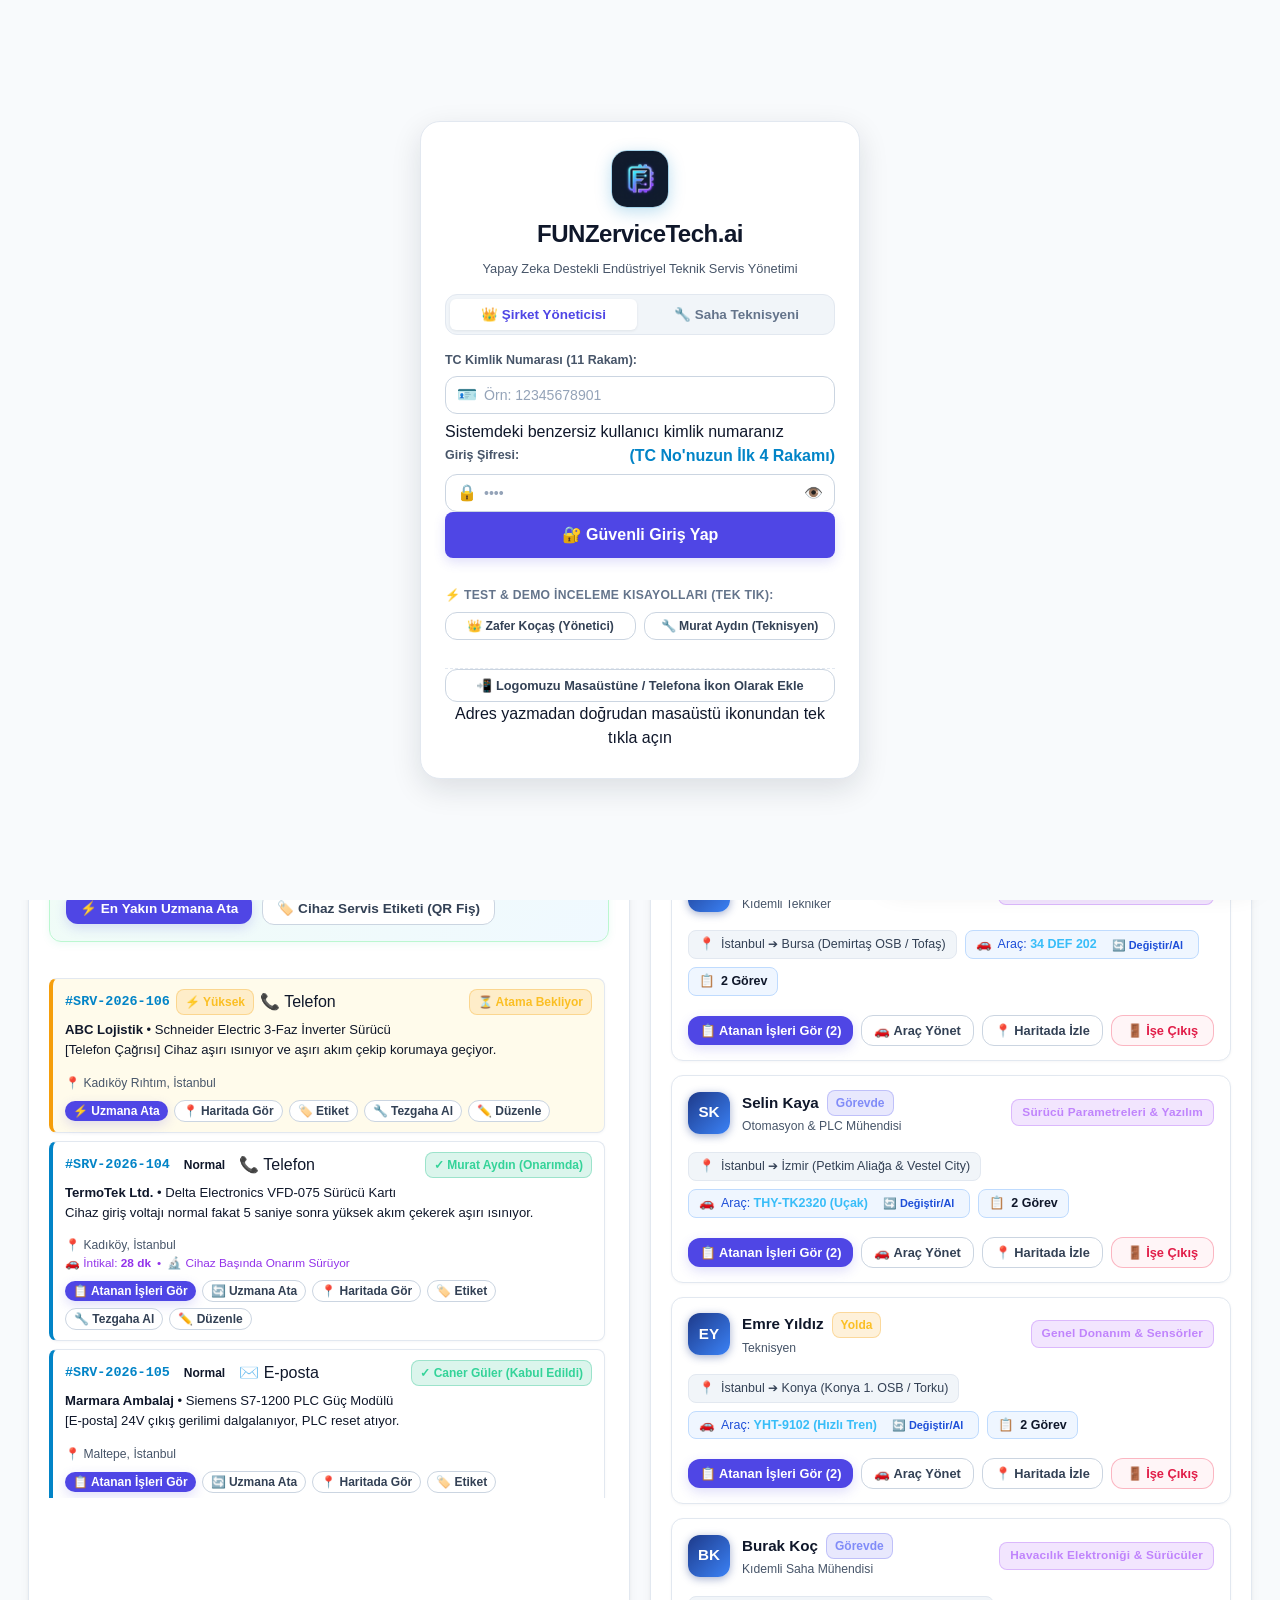
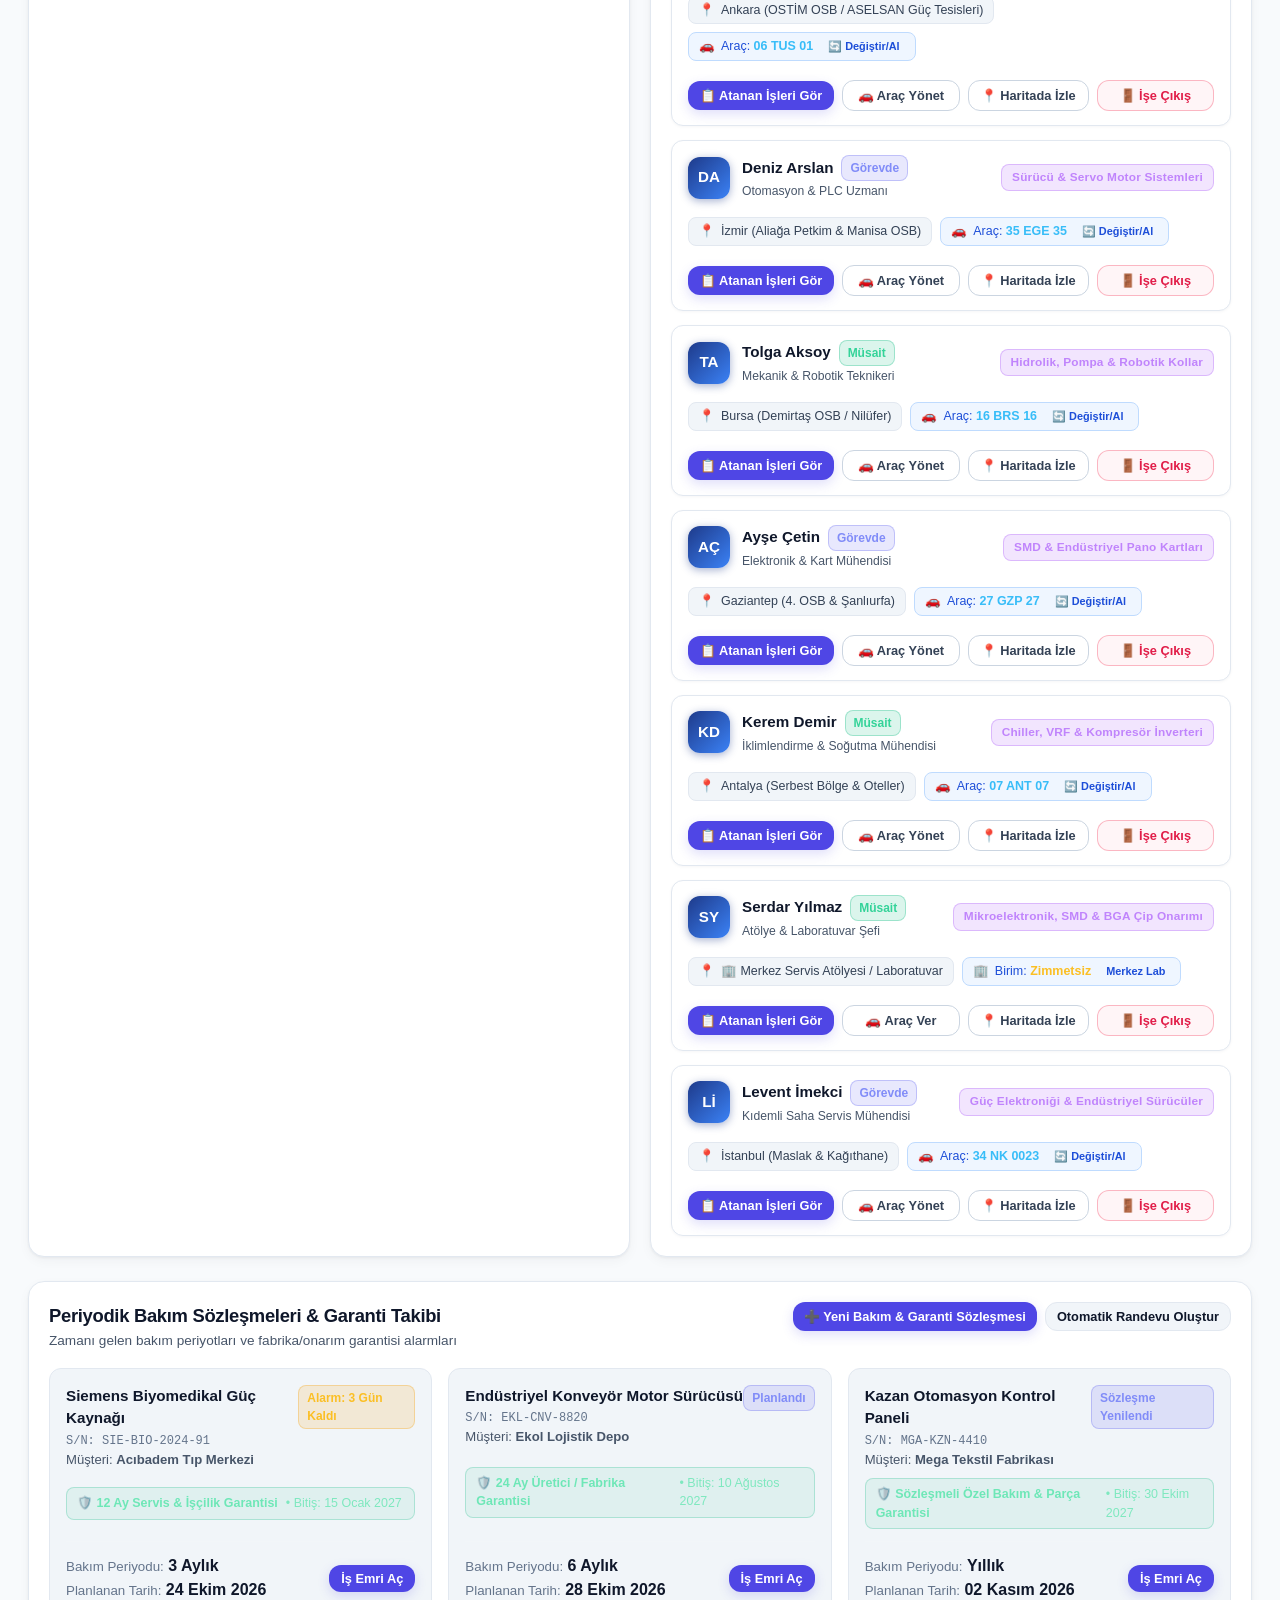
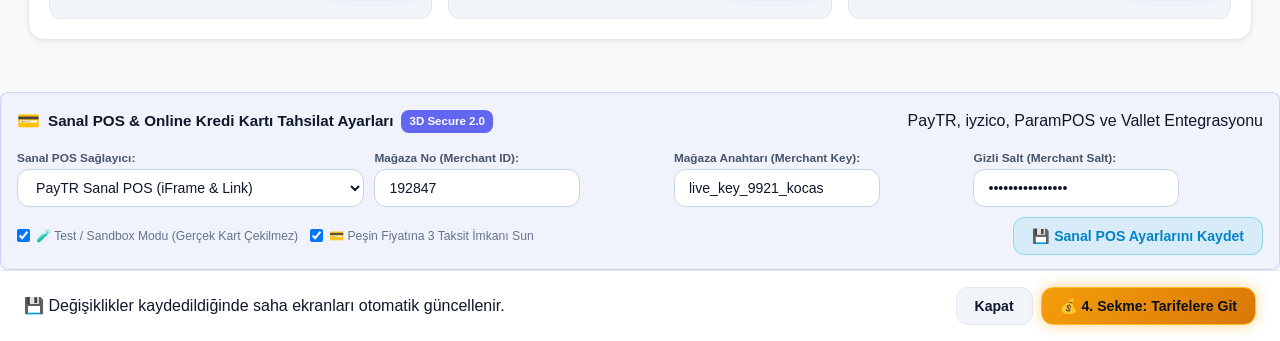
==== commit f46bd8dc: "feat(dashboard): add modular view switcher for dispatch calls and staff radar" ====
--- a/index.html
+++ b/index.html
@@ -283,6 +283,27 @@
         </div>
       </div>
 
+      <!-- Ana Ekran Modüler Görünüm Seçici Butonları (Mobil & Sadeleştirilmiş Kullanıcı Deneyimi) -->
+      <div class="admin-main-view-switcher" id="admin-main-view-switcher" role="tablist" aria-label="Ana Ekran Panel Seçimi">
+        <button type="button" class="admin-main-switch-btn active" id="btn-admin-view-dispatch"
+          onclick="switchAdminMainView('dispatch')" title="Servis Çağrıları ve Sevk Masasını Aç">
+          <span class="switch-btn-icon">📞</span>
+          <span class="switch-btn-text">Sevk Çağrıları & Sevk Masası</span>
+          <span class="badge badge-primary switch-btn-badge" id="switch-badge-dispatch">0 İş</span>
+        </button>
+        <button type="button" class="admin-main-switch-btn" id="btn-admin-view-staff"
+          onclick="switchAdminMainView('staff')" title="Saha Ekibi ve Uzman Radarını Aç">
+          <span class="switch-btn-icon">👷</span>
+          <span class="switch-btn-text">Saha Ekibi & Uzman Radarı</span>
+          <span class="badge badge-success switch-btn-badge" id="switch-badge-staff">0 Uzman</span>
+        </button>
+        <button type="button" class="admin-main-switch-btn desktop-only" id="btn-admin-view-split"
+          onclick="switchAdminMainView('split')" title="Masaüstü için iki paneli yan yana aç">
+          <span class="switch-btn-icon">⚡</span>
+          <span class="switch-btn-text">İkili Panel (Yan Yana)</span>
+        </button>
+      </div>
+
       <!-- 2 Kolonlu Dengeli ve Ferah Sevk Masası -->
       <div class="admin-grid-layout">
 
@@ -538,7 +559,7 @@
 
             <!-- 1. Gerçek İnteraktif Google Haritası (Leaflet + Google Maps Sokak/Uydu Katmanı) -->
             <div class="real-map-canvas" id="real-google-map"
-              style="height: 320px; width: 100%; border-radius: var(--radius-sm); margin: 12px 0; overflow: hidden; position: relative;">
+              style="height: 580px; min-height: 520px; width: 100%; border-radius: var(--radius-sm); margin: 12px 0; overflow: hidden; position: relative;">
             </div>
 
             <!-- 2. Alternatif Vektör Radar Haritası (Kullanıcı Radar Moduna Geçtiğinde Görünür) -->
@@ -682,8 +703,6 @@
         <div class="card-header">
           <div>
             <h2 class="card-title">Mobil Araç Stokları, Atölye ve Depo Takibi</h2>
-            <p class="card-subtitle">Merkez depo, atölye laboratuvarı ve saha servis araçlarındaki çoklu parça envanteri
-            </p>
           </div>
           <div style="display: flex; gap: 8px; flex-wrap: wrap;">
             <button class="btn btn-primary btn-sm" id="btn-open-stock-modal">➕ Yeni Parça / Stok Girişi</button>
@@ -724,7 +743,7 @@
           <div class="stock-search-box">
             <span class="stock-search-icon">🔍</span>
             <input type="text" id="stock-search-input" class="stock-search-input"
-              placeholder="Parça adı, kodu veya kategori ile anında ara (örn: Rulman, IGBT, Röle, Vana, Sigorta, 6204)...">
+              placeholder="Parça adı, kod veya kategori ara...">
             <button type="button" class="stock-search-clear" id="btn-clear-stock-search" title="Aramayı Temizle"
               style="display: none;">&times;</button>
           </div>
@@ -736,7 +755,7 @@
             <button class="btn btn-sm btn-outline stock-filter-btn" id="btn-filter-currency" data-active="false" title="Sadece USD ($) ve EUR (€) cinsinden dövizli ithal parçaları listele">
               <span>💱 İthal / Dövizli ($/€)</span>
             </button>
-            <select id="stock-location-view-filter" class="form-select form-select-sm" style="min-width: 180px;">
+            <select id="stock-location-view-filter" class="form-select form-select-sm" style="min-width: 160px; max-width: 220px; font-size: 0.8rem;">
               <option value="all">📍 Tüm Lokasyonlar</option>
               <option value="central">🏢 Yalnızca Merkez Depolar (Depo + Atölye)</option>
               <option value="workshop">🔬 Yalnızca Merkez Atölye / Lab</option>
@@ -770,8 +789,9 @@
           <table class="data-table" id="stock-table">
             <thead id="stock-thead">
               <tr>
-                <th style="min-width: 170px;">Parça Kodu & Tanımı</th>
-                <th style="min-width: 150px; white-space: nowrap;">Satış Fiyatı (KDV hariç)<br><small>Alış • Kâr %</small></th>
+                <th style="width: 120px; white-space: nowrap;">Parça Kodu</th>
+                <th style="min-width: 170px;">Parça Tanımı & Kategori</th>
+                <th style="min-width: 125px; white-space: nowrap;">Satış Fiyatı</th>
                 <th class="col-central">🏢 MERKEZ DEPO</th>
                 <th class="col-workshop">🔬 MERKEZ ATÖLYE / LAB</th>
                 <th class="col-v1">🚐 ARAÇ (34 ABC 101 - MURAT)</th>
@@ -789,6 +809,12 @@
           <div class="stock-footer-info" id="stock-footer-info">
             Görüntülenen: <strong>12</strong> / 12 Kalem Parça
           </div>
+
+          <!-- Sayfalama (Pagination) Kontrolleri -->
+          <div class="stock-pagination-wrap" id="stock-pagination-wrap">
+            <!-- JavaScript ile dinamik oluşturulur -->
+          </div>
+
           <div class="stock-legend">
             <span class="legend-item"><span class="indicator safe"></span> Güvenli Stok</span>
             <span class="legend-item"><span class="indicator warning"></span> Kritik Seviye (&le; 2 adet)</span>
@@ -1836,45 +1862,6 @@
         </div>
       </div>
 
-      <!-- KPI Özet Sayaçları -->
-      <div class="equipment-kpi-grid">
-        <div class="eq-kpi-card">
-          <div class="eq-kpi-icon" style="background: rgba(56, 189, 248, 0.15); color: #38bdf8;">🏷️</div>
-          <div class="eq-kpi-data">
-            <span class="eq-kpi-val" id="eq-kpi-total">0</span>
-            <span class="eq-kpi-label">Kayıtlı Cihaz Künyesi</span>
-          </div>
-        </div>
-        <div class="eq-kpi-card">
-          <div class="eq-kpi-icon" style="background: rgba(16, 185, 129, 0.15); color: #10b981;">🛡️</div>
-          <div class="eq-kpi-data">
-            <span class="eq-kpi-val" id="eq-kpi-warranty" style="color: #34d399;">0</span>
-            <span class="eq-kpi-label">Garanti Kapsamında</span>
-          </div>
-        </div>
-        <div class="eq-kpi-card">
-          <div class="eq-kpi-icon" style="background: rgba(245, 158, 11, 0.15); color: #f59e0b;">⚠️</div>
-          <div class="eq-kpi-data">
-            <span class="eq-kpi-val" id="eq-kpi-out-warranty" style="color: #fbbf24;">0</span>
-            <span class="eq-kpi-label">Garanti Dışı / Ücretli</span>
-          </div>
-        </div>
-        <div class="eq-kpi-card">
-          <div class="eq-kpi-icon" style="background: rgba(139, 92, 246, 0.15); color: #a78bfa;">🔬</div>
-          <div class="eq-kpi-data">
-            <span class="eq-kpi-val" id="eq-kpi-workshop" style="color: #c4b5fd;">0</span>
-            <span class="eq-kpi-label">Atölyede Onarım / Test</span>
-          </div>
-        </div>
-        <div class="eq-kpi-card">
-          <div class="eq-kpi-icon" style="background: rgba(6, 182, 212, 0.15); color: #06b6d4;">🏢</div>
-          <div class="eq-kpi-data">
-            <span class="eq-kpi-val" id="eq-kpi-customer" style="color: #22d3ee;">0</span>
-            <span class="eq-kpi-label">Müşteri Sahasında Montajlı</span>
-          </div>
-        </div>
-      </div>
-
       <!-- Akıllı Arama ve Filtreleme Araç Çubuğu -->
       <div class="equipment-toolbar">
         <div class="equipment-search-box">
@@ -3561,29 +3548,57 @@
         <button type="button" class="modal-close-btn" id="btn-close-boss-modal" onclick="closeBossModal()" style="color: #ffffff;">&times;</button>
       </div>
       <div class="modal-body" style="padding: 20px;">
-        <!-- KPI Özet Metrikleri -->
+        <!-- KPI Özet Metrikleri (Filtre Butonları Olarak Aktif) -->
         <div style="display: grid; grid-template-columns: repeat(auto-fit, minmax(180px, 1fr)); gap: 12px; margin-bottom: 20px;">
-          <div style="background: var(--bg-subtle); padding: 12px; border-radius: 8px; border: 1px solid var(--border-color);">
-            <span style="font-size: 0.75rem; color: var(--text-dim); text-transform: uppercase;">Toplam Demo Kullanıcı</span>
-            <h4 id="boss-total-demos" style="margin: 4px 0 0 0; font-size: 1.3rem; color: var(--primary);">0</h4>
-          </div>
-          <div style="background: var(--bg-subtle); padding: 12px; border-radius: 8px; border: 1px solid var(--border-color);">
-            <span style="font-size: 0.75rem; color: var(--text-dim); text-transform: uppercase;">7. Gün Hatırlatma Bekleyen</span>
-            <h4 id="boss-reminder-7" style="margin: 4px 0 0 0; font-size: 1.3rem; color: #d97706;">0</h4>
-          </div>
-          <div style="background: var(--bg-subtle); padding: 12px; border-radius: 8px; border: 1px solid var(--border-color);">
-            <span style="font-size: 0.75rem; color: var(--text-dim); text-transform: uppercase;">12. Gün Acil Bekleyen</span>
-            <h4 id="boss-reminder-12" style="margin: 4px 0 0 0; font-size: 1.3rem; color: #e11d48;">0</h4>
-          </div>
-          <div style="background: var(--bg-subtle); padding: 12px; border-radius: 8px; border: 1px solid var(--border-color);">
-            <span style="font-size: 0.75rem; color: var(--text-dim); text-transform: uppercase;">Aktif Satış / Lisanslı</span>
-            <h4 id="boss-active-paid" style="margin: 4px 0 0 0; font-size: 1.3rem; color: #10b981;">0</h4>
+          <div class="boss-kpi-card" id="boss-card-filter-demos" onclick="filterBossDemoTable('demos')"
+               style="background: var(--bg-subtle); padding: 14px; border-radius: 10px; border: 2px solid transparent; cursor: pointer; transition: all 0.25s ease;"
+               title="Yalnızca aktif demo kullanıcılarını listele (Tıkla ➔)">
+            <div style="display: flex; justify-content: space-between; align-items: center;">
+              <span style="font-size: 0.75rem; color: var(--text-dim); text-transform: uppercase; font-weight: 700;">Tüm Demo Kullanıcı</span>
+              <span class="boss-card-indicator" style="font-size: 0.72rem; color: var(--primary);">Filtrele ➔</span>
+            </div>
+            <h4 id="boss-total-demos" style="margin: 6px 0 0 0; font-size: 1.4rem; color: var(--primary); font-weight: 800;">0</h4>
+          </div>
+
+          <div class="boss-kpi-card" id="boss-card-filter-rem7" onclick="filterBossDemoTable('rem7')"
+               style="background: var(--bg-subtle); padding: 14px; border-radius: 10px; border: 2px solid transparent; cursor: pointer; transition: all 0.25s ease;"
+               title="7. Gün Hatırlatması bekleyen müşterileri listele (Tıkla ➔)">
+            <div style="display: flex; justify-content: space-between; align-items: center;">
+              <span style="font-size: 0.75rem; color: var(--text-dim); text-transform: uppercase; font-weight: 700;">7. Gün Hatırlatma Bekleyen</span>
+              <span class="boss-card-indicator" style="font-size: 0.72rem; color: #d97706;">Filtrele ➔</span>
+            </div>
+            <h4 id="boss-reminder-7" style="margin: 6px 0 0 0; font-size: 1.4rem; color: #d97706; font-weight: 800;">0</h4>
+          </div>
+
+          <div class="boss-kpi-card" id="boss-card-filter-rem12" onclick="filterBossDemoTable('rem12')"
+               style="background: var(--bg-subtle); padding: 14px; border-radius: 10px; border: 2px solid transparent; cursor: pointer; transition: all 0.25s ease;"
+               title="12. Gün Acil Kapanış bekleyen müşterileri listele (Tıkla ➔)">
+            <div style="display: flex; justify-content: space-between; align-items: center;">
+              <span style="font-size: 0.75rem; color: var(--text-dim); text-transform: uppercase; font-weight: 700;">12. Gün Acil Bekleyen</span>
+              <span class="boss-card-indicator" style="font-size: 0.72rem; color: #e11d48;">Filtrele ➔</span>
+            </div>
+            <h4 id="boss-reminder-12" style="margin: 6px 0 0 0; font-size: 1.4rem; color: #e11d48; font-weight: 800;">0</h4>
+          </div>
+
+          <div class="boss-kpi-card" id="boss-card-filter-paid" onclick="filterBossDemoTable('paid')"
+               style="background: var(--bg-subtle); padding: 14px; border-radius: 10px; border: 2px solid transparent; cursor: pointer; transition: all 0.25s ease;"
+               title="Aktif satış yapılmış lisanslı müşterileri listele (Tıkla ➔)">
+            <div style="display: flex; justify-content: space-between; align-items: center;">
+              <span style="font-size: 0.75rem; color: var(--text-dim); text-transform: uppercase; font-weight: 700;">Aktif Satış / Lisanslı</span>
+              <span class="boss-card-indicator" style="font-size: 0.72rem; color: #10b981;">Filtrele ➔</span>
+            </div>
+            <h4 id="boss-active-paid" style="margin: 6px 0 0 0; font-size: 1.4rem; color: #10b981; font-weight: 800;">0</h4>
           </div>
         </div>
 
         <!-- Tablo ve Eylemler -->
         <div style="display: flex; justify-content: space-between; align-items: center; margin-bottom: 12px; flex-wrap: wrap; gap: 8px;">
-          <h4 style="margin: 0; font-size: 0.95rem;">📋 Demo Giriş Kayıtları & Müşteri Listesi</h4>
+          <div style="display: flex; align-items: center; gap: 10px; flex-wrap: wrap;">
+            <h4 id="boss-table-filter-title" style="margin: 0; font-size: 0.95rem; font-weight: 700;">📋 Demo Giriş Kayıtları & Müşteri Listesi</h4>
+            <button type="button" class="btn btn-outline btn-xs" id="btn-boss-reset-filter" onclick="filterBossDemoTable('all')" style="display: none; padding: 2px 8px; font-size: 0.72rem;">
+              🔄 Filtreyi Sıfırla (Tümü)
+            </button>
+          </div>
           <div style="display: flex; gap: 8px;">
             <button type="button" class="btn btn-outline btn-sm" onclick="exportDemoLogsToExcel()">
               <span>📥 Excel Olarak İndir</span>
--- a/styles.css
+++ b/styles.css
@@ -818,12 +818,158 @@
   width: 100%;
   min-width: 0;
   box-sizing: border-box;
+  transition: all 0.25s ease;
+}
+
+/* Modüler Görünüm Modları */
+.admin-grid-layout.mode-dispatch {
+  grid-template-columns: 1fr !important;
+}
+.admin-grid-layout.mode-dispatch .staff-column {
+  display: none !important;
+}
+.admin-grid-layout.mode-dispatch .dispatch-column {
+  display: flex !important;
+  width: 100% !important;
+}
+
+.admin-grid-layout.mode-staff {
+  grid-template-columns: 1fr !important;
+}
+.admin-grid-layout.mode-staff .dispatch-column {
+  display: none !important;
+}
+.admin-grid-layout.mode-staff .staff-column {
+  display: flex !important;
+  width: 100% !important;
+}
+
+.admin-grid-layout.mode-split {
+  grid-template-columns: 1fr 1fr;
+}
+.admin-grid-layout.mode-split .dispatch-column,
+.admin-grid-layout.mode-split .staff-column {
+  display: flex !important;
 }
 
 @media (max-width: 1200px) {
-  .admin-grid-layout {
+  .admin-grid-layout,
+  .admin-grid-layout.mode-split {
     grid-template-columns: 1fr;
     gap: 18px;
+  }
+}
+
+/* ==================== Ana Ekran Modüler Görünüm Seçici (Segmented Control) ==================== */
+.admin-main-view-switcher {
+  display: flex;
+  align-items: center;
+  gap: 10px;
+  background: var(--bg-card, #0f172a);
+  border: 1px solid var(--border-color, rgba(255, 255, 255, 0.1));
+  border-radius: 12px;
+  padding: 6px;
+  margin-bottom: 20px;
+  box-shadow: 0 4px 14px rgba(0, 0, 0, 0.25);
+  width: 100%;
+  box-sizing: border-box;
+}
+
+.admin-main-switch-btn {
+  flex: 1;
+  display: flex;
+  align-items: center;
+  justify-content: center;
+  gap: 8px;
+  padding: 10px 16px;
+  border-radius: 8px;
+  border: 1px solid transparent;
+  background: transparent;
+  color: var(--text-dim, #94a3b8);
+  font-size: 0.92rem;
+  font-weight: 700;
+  cursor: pointer;
+  transition: all 0.25s cubic-bezier(0.16, 1, 0.3, 1);
+  min-height: 46px;
+  user-select: none;
+}
+
+.admin-main-switch-btn:hover:not(.active) {
+  background: rgba(255, 255, 255, 0.05);
+  color: var(--text-main, #f8fafc);
+  transform: translateY(-1px);
+}
+
+.admin-main-switch-btn.active {
+  background: linear-gradient(135deg, rgba(56, 189, 248, 0.16), rgba(37, 99, 235, 0.22));
+  border-color: rgba(56, 189, 248, 0.55);
+  color: #38bdf8;
+  box-shadow: 0 0 16px rgba(56, 189, 248, 0.25);
+}
+
+.admin-main-switch-btn#btn-admin-view-staff.active {
+  background: linear-gradient(135deg, rgba(16, 185, 129, 0.16), rgba(5, 150, 105, 0.22));
+  border-color: rgba(16, 185, 129, 0.55);
+  color: #34d399;
+  box-shadow: 0 0 16px rgba(16, 185, 129, 0.25);
+}
+
+.admin-main-switch-btn#btn-admin-view-split.active {
+  background: linear-gradient(135deg, rgba(168, 85, 247, 0.16), rgba(124, 58, 237, 0.22));
+  border-color: rgba(168, 85, 247, 0.55);
+  color: #c084fc;
+  box-shadow: 0 0 16px rgba(168, 85, 247, 0.25);
+}
+
+.switch-btn-icon {
+  font-size: 1.15rem;
+  line-height: 1;
+}
+
+.switch-btn-text {
+  font-weight: 700;
+  letter-spacing: 0.2px;
+}
+
+.switch-btn-badge {
+  font-size: 0.72rem;
+  padding: 2px 8px;
+  border-radius: 999px;
+  font-weight: 700;
+  letter-spacing: 0.3px;
+}
+
+@media (max-width: 992px) {
+  .admin-main-view-switcher .desktop-only {
+    display: none !important;
+  }
+  .admin-main-view-switcher {
+    gap: 6px;
+    padding: 4px;
+    margin-bottom: 16px;
+  }
+  .admin-main-switch-btn {
+    padding: 8px 10px;
+    font-size: 0.82rem;
+    min-height: 42px;
+    gap: 6px;
+  }
+  .switch-btn-icon {
+    font-size: 1rem;
+  }
+  .switch-btn-badge {
+    font-size: 0.68rem;
+    padding: 2px 6px;
+  }
+}
+
+@media (max-width: 480px) {
+  .admin-main-switch-btn {
+    padding: 7px 6px;
+    font-size: 0.78rem;
+  }
+  .switch-btn-text {
+    font-size: 0.76rem;
   }
 }
 
@@ -1971,13 +2117,21 @@
 
 .gps-map-grid {
   display: grid;
-  grid-template-columns: minmax(0, 1fr) 280px;
+  grid-template-columns: minmax(0, 1fr) 340px;
   gap: 20px;
 }
 
 @media (max-width: 960px) {
   .gps-map-grid {
     grid-template-columns: 1fr;
+  }
+  .real-map-canvas {
+    height: 420px !important;
+    min-height: 380px;
+  }
+  .vector-map-canvas {
+    height: 420px !important;
+    min-height: 380px;
   }
 }
 
@@ -2013,7 +2167,8 @@
 
 .vector-map-canvas {
   position: relative;
-  height: 240px;
+  height: 580px;
+  min-height: 520px;
   width: 100%;
   background: radial-gradient(circle at 60% 40%, #0F1D38, #070D1A 85%);
   border-radius: var(--radius-sm);
@@ -3051,7 +3206,8 @@
 
 /* Gerçek Google Harita Leaflet Stilleri */
 .real-map-canvas {
-  height: 310px !important;
+  height: 580px !important;
+  min-height: 520px;
   background: #0B1329;
   border: 1px solid rgba(255, 255, 255, 0.12);
   border-radius: var(--radius-sm);
@@ -3945,11 +4101,11 @@
   transform: translateY(-1px);
 }
 
-/* Arama ve Filtreleme Araç Çubuğu */
+/* Arama ve Filtreleme Araç Çubuğu (Tek Sıra Kompakt Yerleşim) */
 .stock-filter-toolbar {
   display: flex;
-  flex-wrap: wrap;
-  gap: 8px;
+  flex-wrap: nowrap;
+  gap: 10px;
   align-items: center;
   justify-content: space-between;
   margin-bottom: 10px;
@@ -3958,7 +4114,8 @@
 
 .stock-search-box {
   position: relative;
-  flex: 1 1 200px;
+  flex: 1 1 240px;
+  max-width: 360px;
   min-width: 180px;
   display: flex;
   align-items: center;
@@ -3977,8 +4134,8 @@
   background: var(--bg-surface);
   border: 1px solid var(--border-color);
   border-radius: var(--radius-md);
-  padding: 9px 36px 9px 34px;
-  font-size: 0.85rem;
+  padding: 8px 32px 8px 32px;
+  font-size: 0.84rem;
   color: var(--text-main);
   transition: border-color 0.2s, box-shadow 0.2s;
 }
@@ -4009,7 +4166,24 @@
   display: flex;
   align-items: center;
   gap: 8px;
-  flex-wrap: wrap;
+  flex-wrap: nowrap;
+  justify-content: flex-end;
+  flex: 1;
+}
+
+@media (max-width: 900px) {
+  .stock-filter-toolbar {
+    flex-wrap: wrap;
+  }
+  .stock-search-box {
+    max-width: 100%;
+    flex: 1 1 100%;
+  }
+  .stock-quick-actions {
+    flex-wrap: wrap;
+    justify-content: flex-start;
+    width: 100%;
+  }
 }
 
 .stock-filter-btn {
@@ -4180,6 +4354,159 @@
 .stock-footer-info {
   font-size: 0.8rem;
   color: var(--text-muted);
+}
+
+/* ==================== Stok Tablosu: Parça Kodu Rozeti & Fiyat Hover Tooltip ==================== */
+.stock-code-pill {
+  font-family: 'JetBrains Mono', monospace;
+  font-size: 0.82rem;
+  font-weight: 700;
+  color: #38bdf8;
+  background: rgba(56, 189, 248, 0.08);
+  border: 1px solid rgba(56, 189, 248, 0.25);
+  padding: 4px 8px;
+  border-radius: 6px;
+  display: inline-block;
+  letter-spacing: 0.3px;
+}
+
+.stock-price-hover-wrap {
+  position: relative;
+  display: inline-flex;
+  flex-direction: column;
+  cursor: pointer;
+  padding: 4px 6px;
+  border-radius: var(--radius-sm);
+  transition: background 0.2s ease;
+}
+
+.stock-price-hover-wrap:hover {
+  background: rgba(56, 189, 248, 0.08);
+}
+
+.stock-price-main {
+  display: flex;
+  align-items: center;
+  gap: 6px;
+}
+
+.stock-price-val {
+  font-size: 0.95rem;
+  font-weight: 800;
+  color: var(--accent-emerald, #10b981);
+}
+
+.stock-tax-badge {
+  font-size: 0.65rem;
+  font-weight: 600;
+  padding: 2px 5px;
+  border-radius: 4px;
+  background: rgba(16, 185, 129, 0.12);
+  color: #34d399;
+  border: 1px solid rgba(16, 185, 129, 0.25);
+}
+
+.stock-price-tooltip {
+  display: none;
+  position: absolute;
+  bottom: calc(100% + 6px);
+  left: 0;
+  min-width: 220px;
+  background: #0b1329;
+  border: 1px solid rgba(56, 189, 248, 0.4);
+  border-radius: 8px;
+  padding: 10px 12px;
+  box-shadow: 0 12px 30px rgba(0, 0, 0, 0.8), 0 0 15px rgba(56, 189, 248, 0.2);
+  z-index: 1050;
+  pointer-events: none;
+  animation: fadeInTooltip 0.15s ease-out forwards;
+}
+
+.stock-price-hover-wrap:hover .stock-price-tooltip {
+  display: block;
+}
+
+.stock-price-tooltip .tooltip-header {
+  font-size: 0.72rem;
+  font-weight: 700;
+  color: #38bdf8;
+  border-bottom: 1px solid rgba(255, 255, 255, 0.1);
+  padding-bottom: 5px;
+  margin-bottom: 6px;
+}
+
+.stock-price-tooltip .tooltip-row {
+  display: flex;
+  justify-content: space-between;
+  align-items: center;
+  font-size: 0.74rem;
+  color: #cbd5e1;
+  margin-bottom: 4px;
+}
+
+.stock-price-tooltip .tooltip-hint {
+  font-size: 0.68rem;
+  color: #94a3b8;
+  text-align: center;
+  margin-top: 6px;
+  padding-top: 5px;
+  border-top: 1px dashed rgba(255, 255, 255, 0.08);
+}
+
+@keyframes fadeInTooltip {
+  from { opacity: 0; transform: translateY(4px); }
+  to { opacity: 1; transform: translateY(0); }
+}
+
+/* Stok Sayfalama (Pagination) Kontrolleri */
+.stock-pagination-wrap {
+  display: flex;
+  align-items: center;
+  gap: 12px;
+  flex-wrap: wrap;
+}
+
+.stock-page-size-selector {
+  display: flex;
+  align-items: center;
+  gap: 6px;
+  font-size: 0.78rem;
+  color: var(--text-dim);
+}
+
+.stock-page-nav {
+  display: flex;
+  align-items: center;
+  gap: 6px;
+}
+
+.stock-page-btn {
+  padding: 4px 10px;
+  font-size: 0.78rem;
+  font-weight: 600;
+  border-radius: var(--radius-sm);
+  border: 1px solid var(--border-color);
+  background: var(--bg-surface);
+  color: var(--text-main);
+  cursor: pointer;
+  transition: all 0.2s ease;
+}
+
+.stock-page-btn:hover:not(:disabled) {
+  border-color: var(--accent-cyan);
+  color: var(--accent-cyan);
+}
+
+.stock-page-btn:disabled {
+  opacity: 0.4;
+  cursor: not-allowed;
+}
+
+.stock-page-indicator {
+  font-size: 0.78rem;
+  font-weight: 700;
+  color: var(--text-main);
+  padding: 0 4px;
 }
 
 /* ==================== 13. Servis Çağrıları & Sevk Kuyruğu Stilleri ==================== */
@@ -9281,11 +9608,26 @@
   }
 }
 
-
-
-
-
-
-
-
-
+/* ==================== 37. Boss SaaS Komuta & Demo Takip Filtre Kartları ==================== */
+.boss-kpi-card {
+  box-shadow: 0 2px 6px rgba(0, 0, 0, 0.2);
+  user-select: none;
+}
+
+.boss-kpi-card:hover {
+  transform: translateY(-2px);
+  box-shadow: 0 6px 16px rgba(0, 0, 0, 0.4);
+}
+
+.boss-kpi-card:active {
+  transform: scale(0.98);
+}
+
+
+
+
+
+
+
+
+
